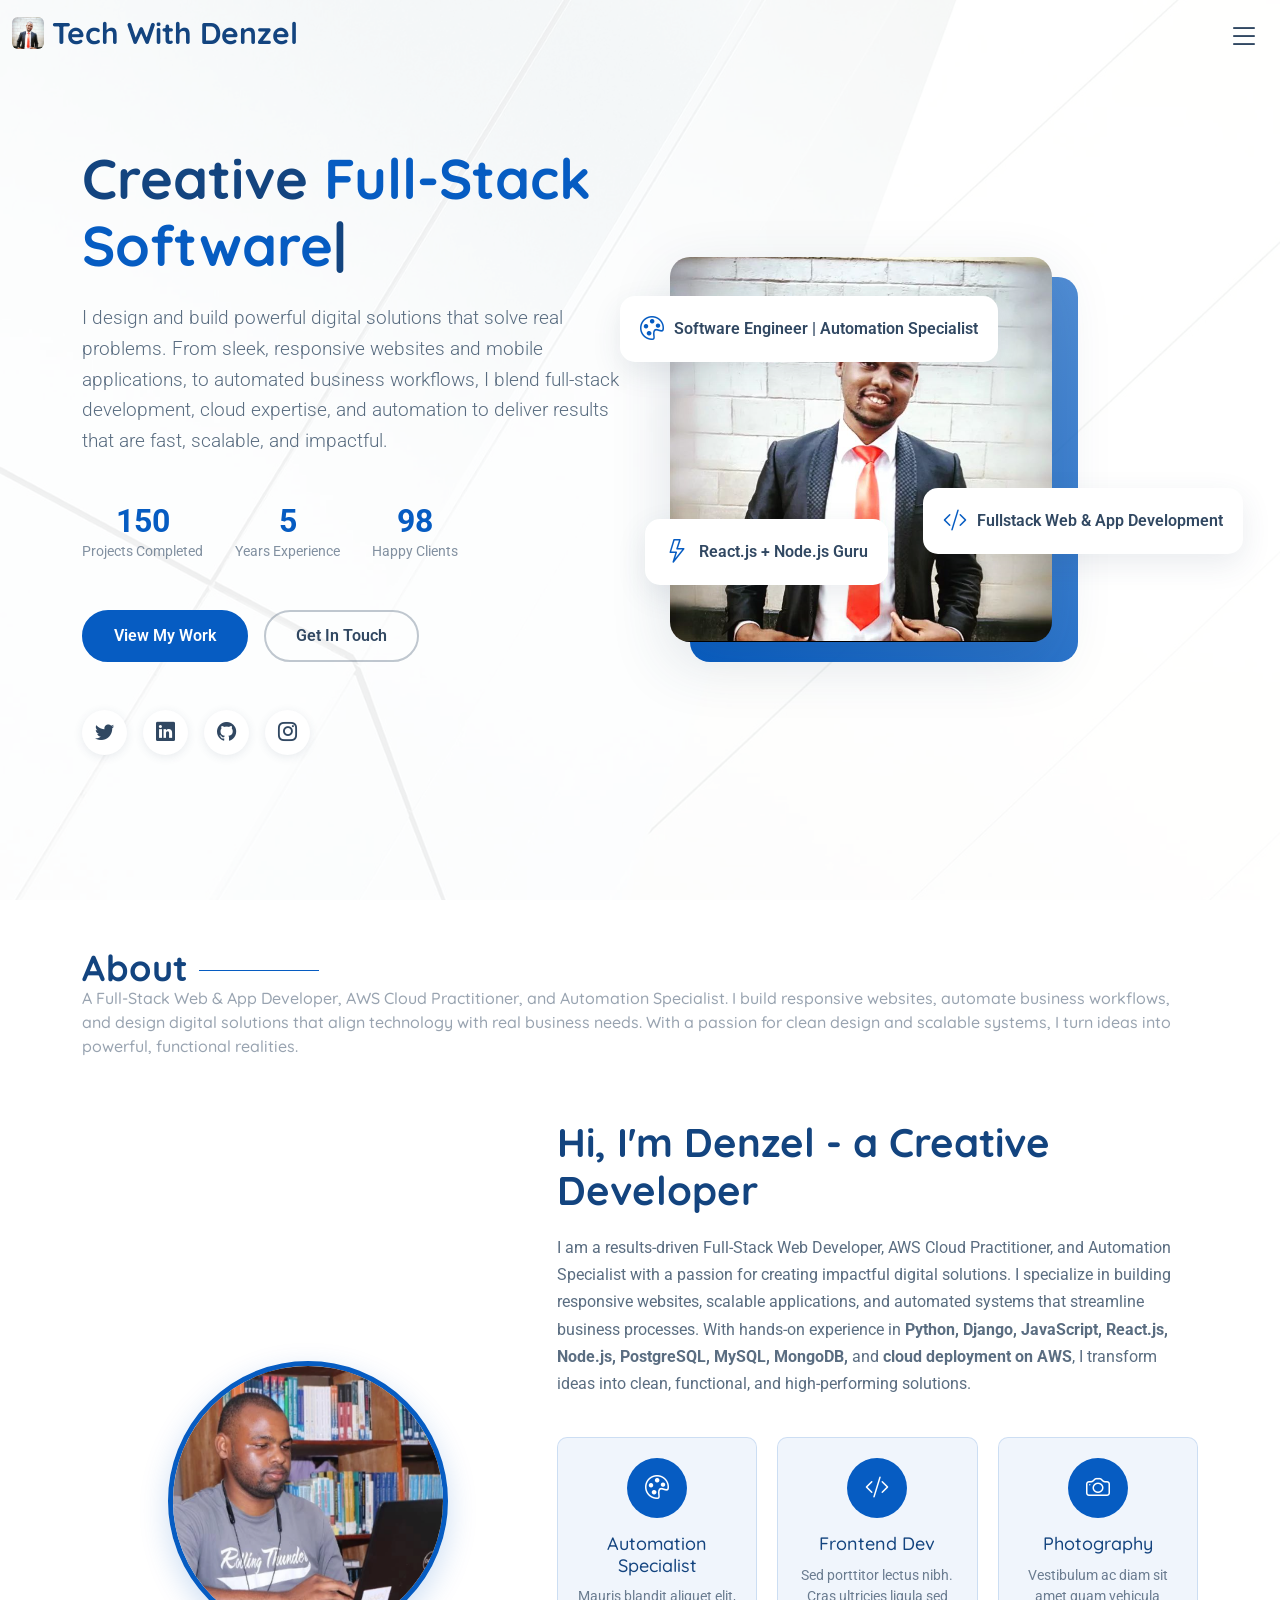
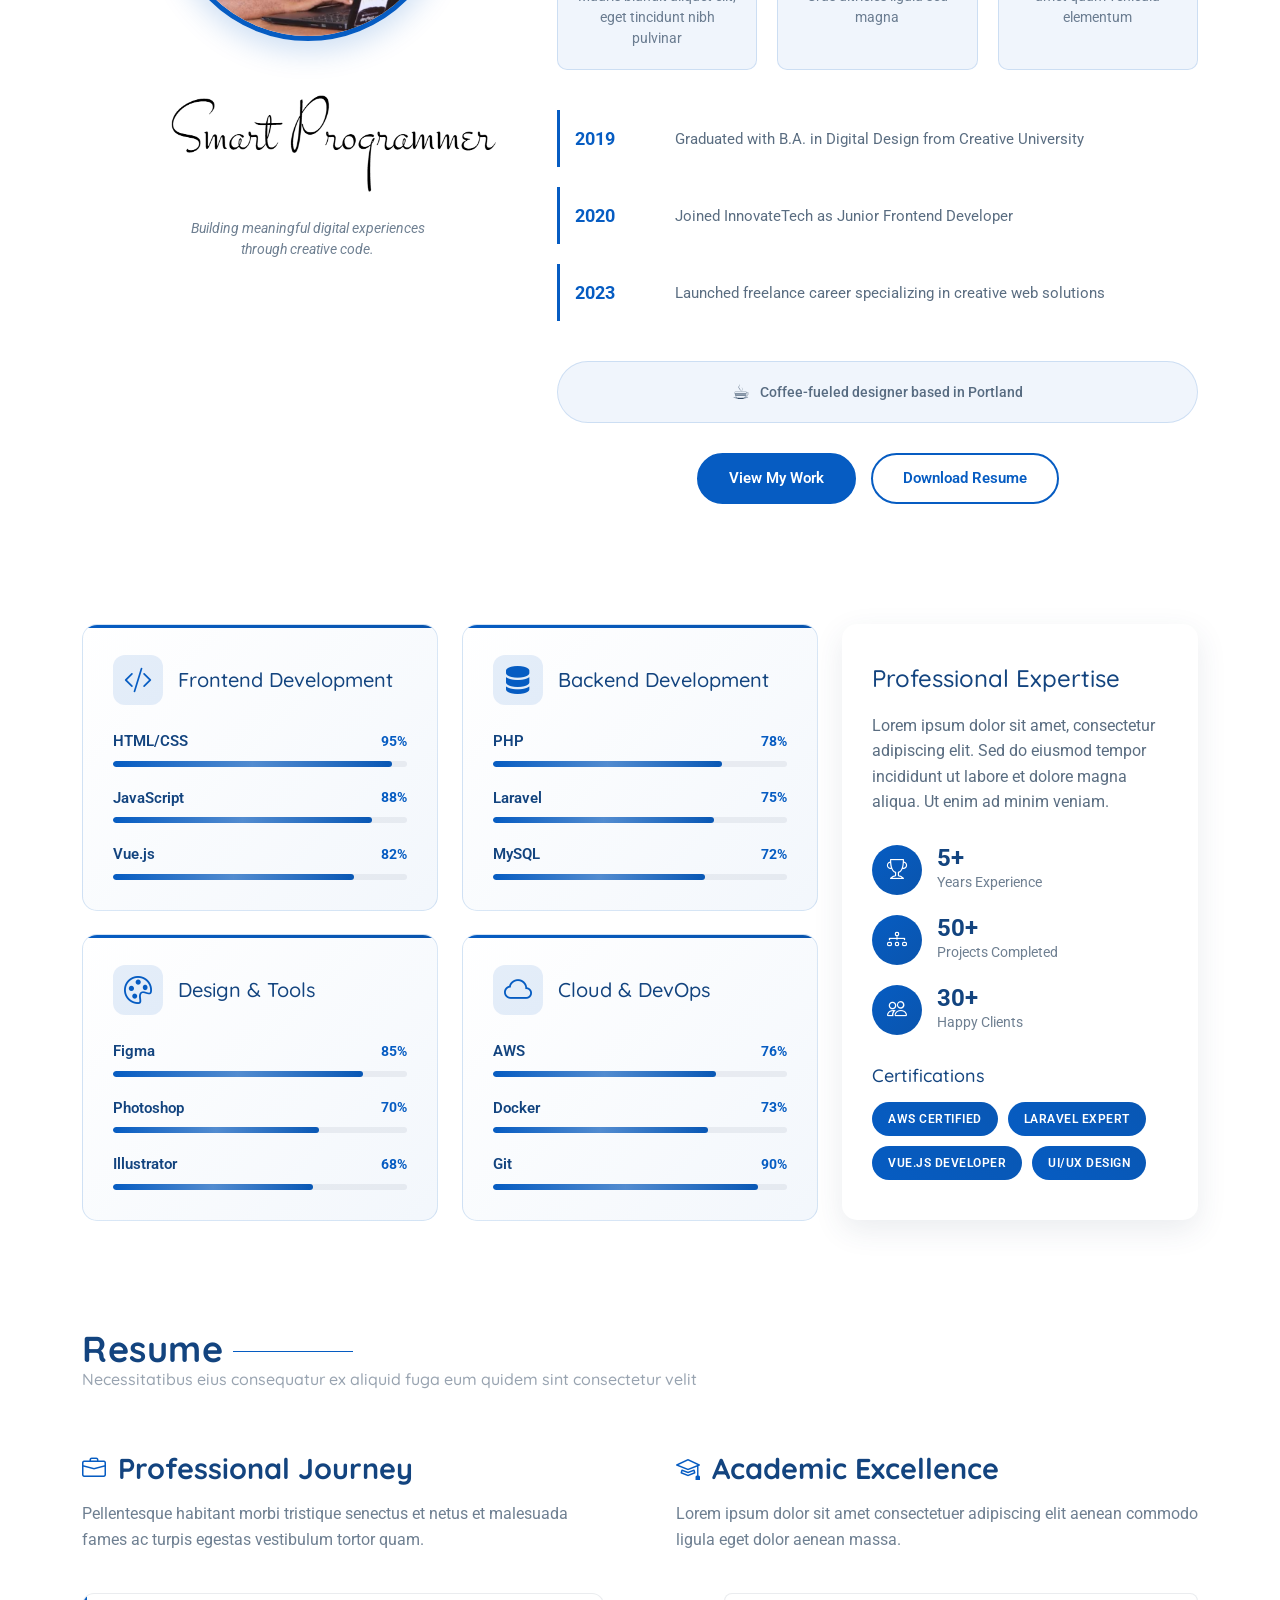
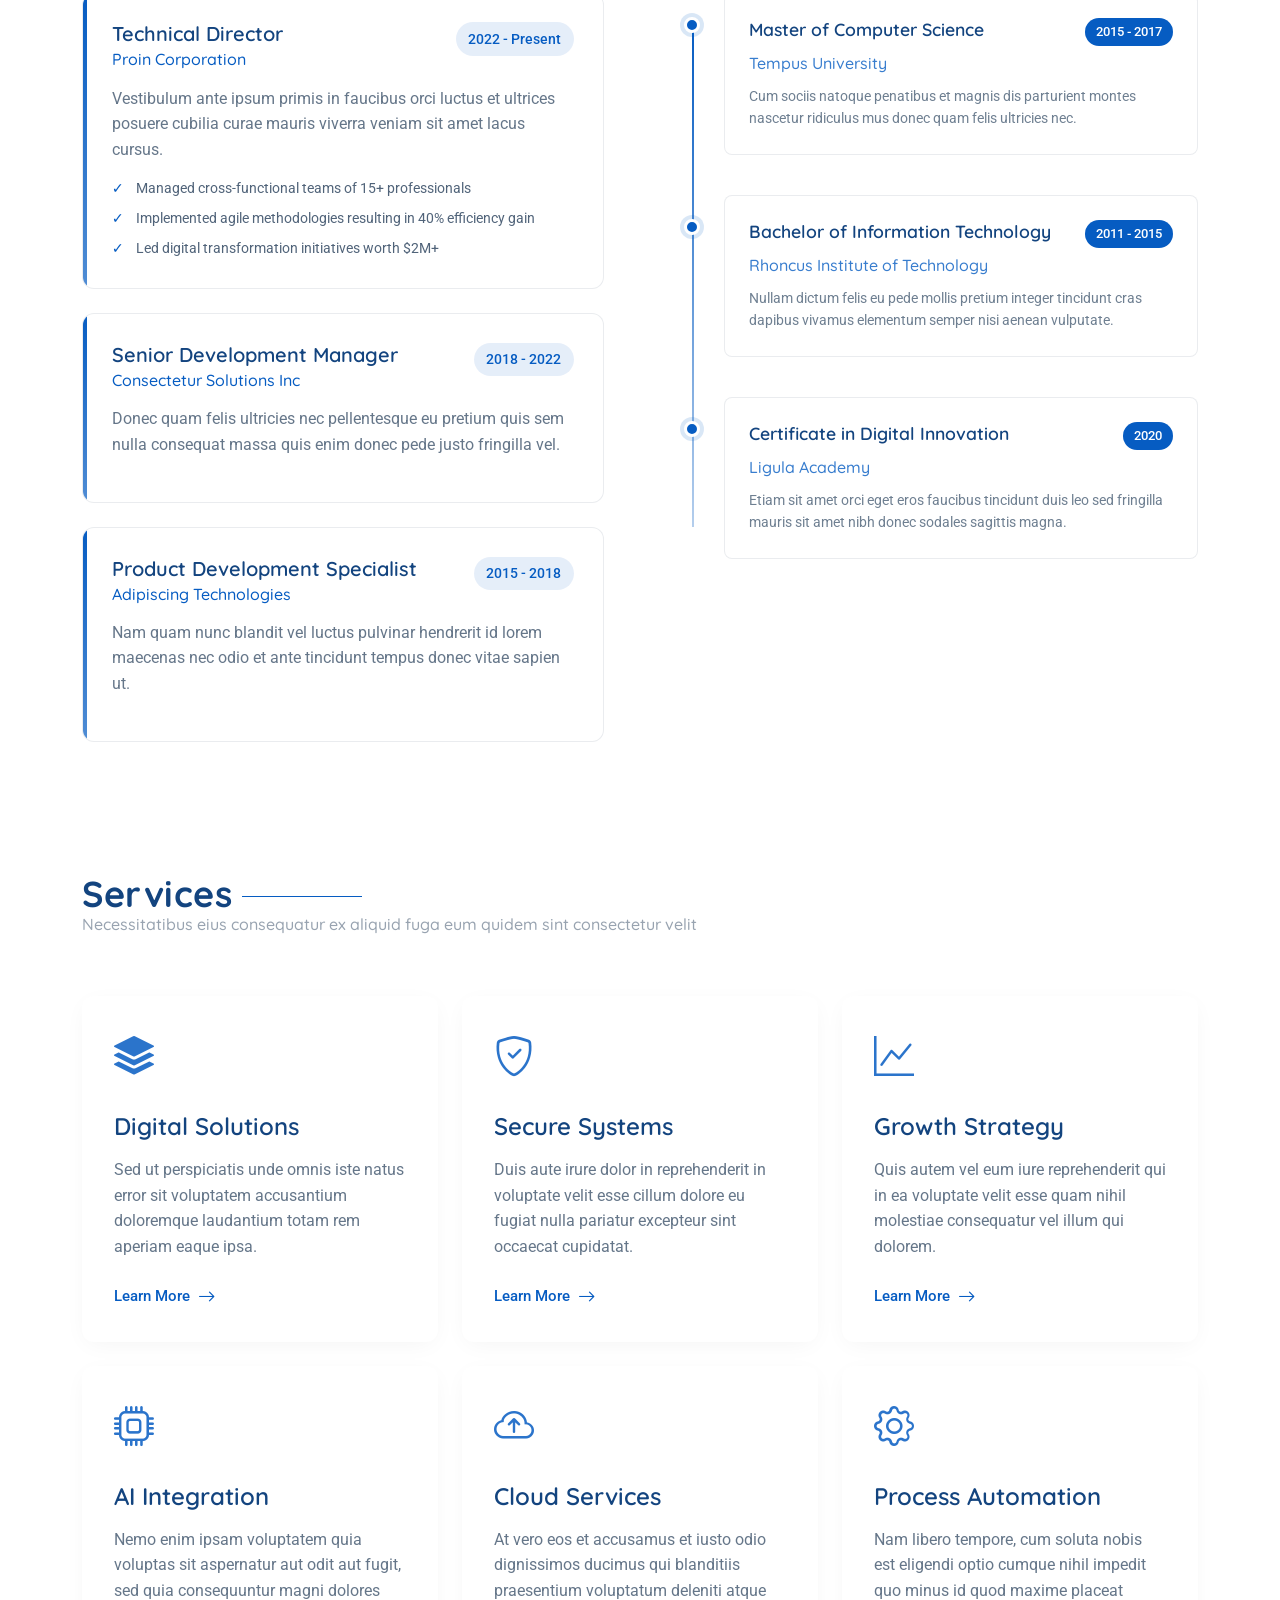
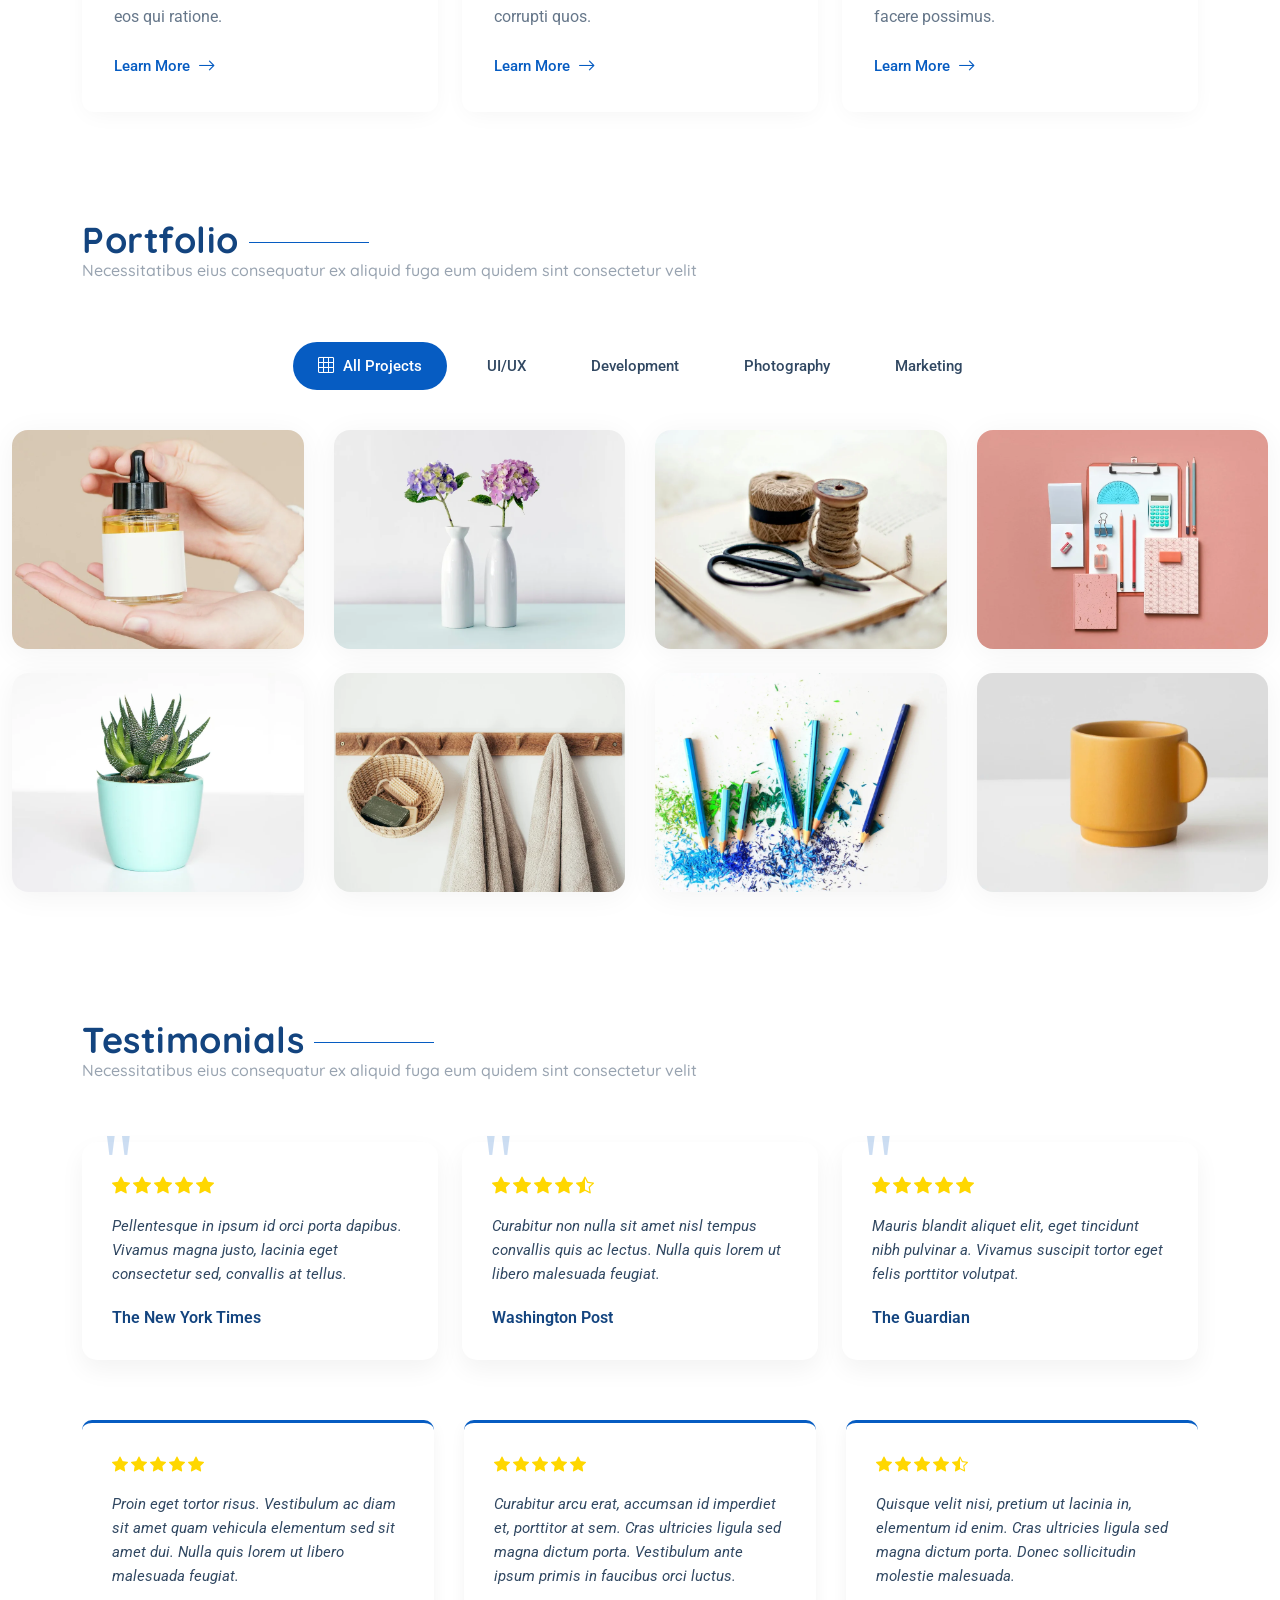
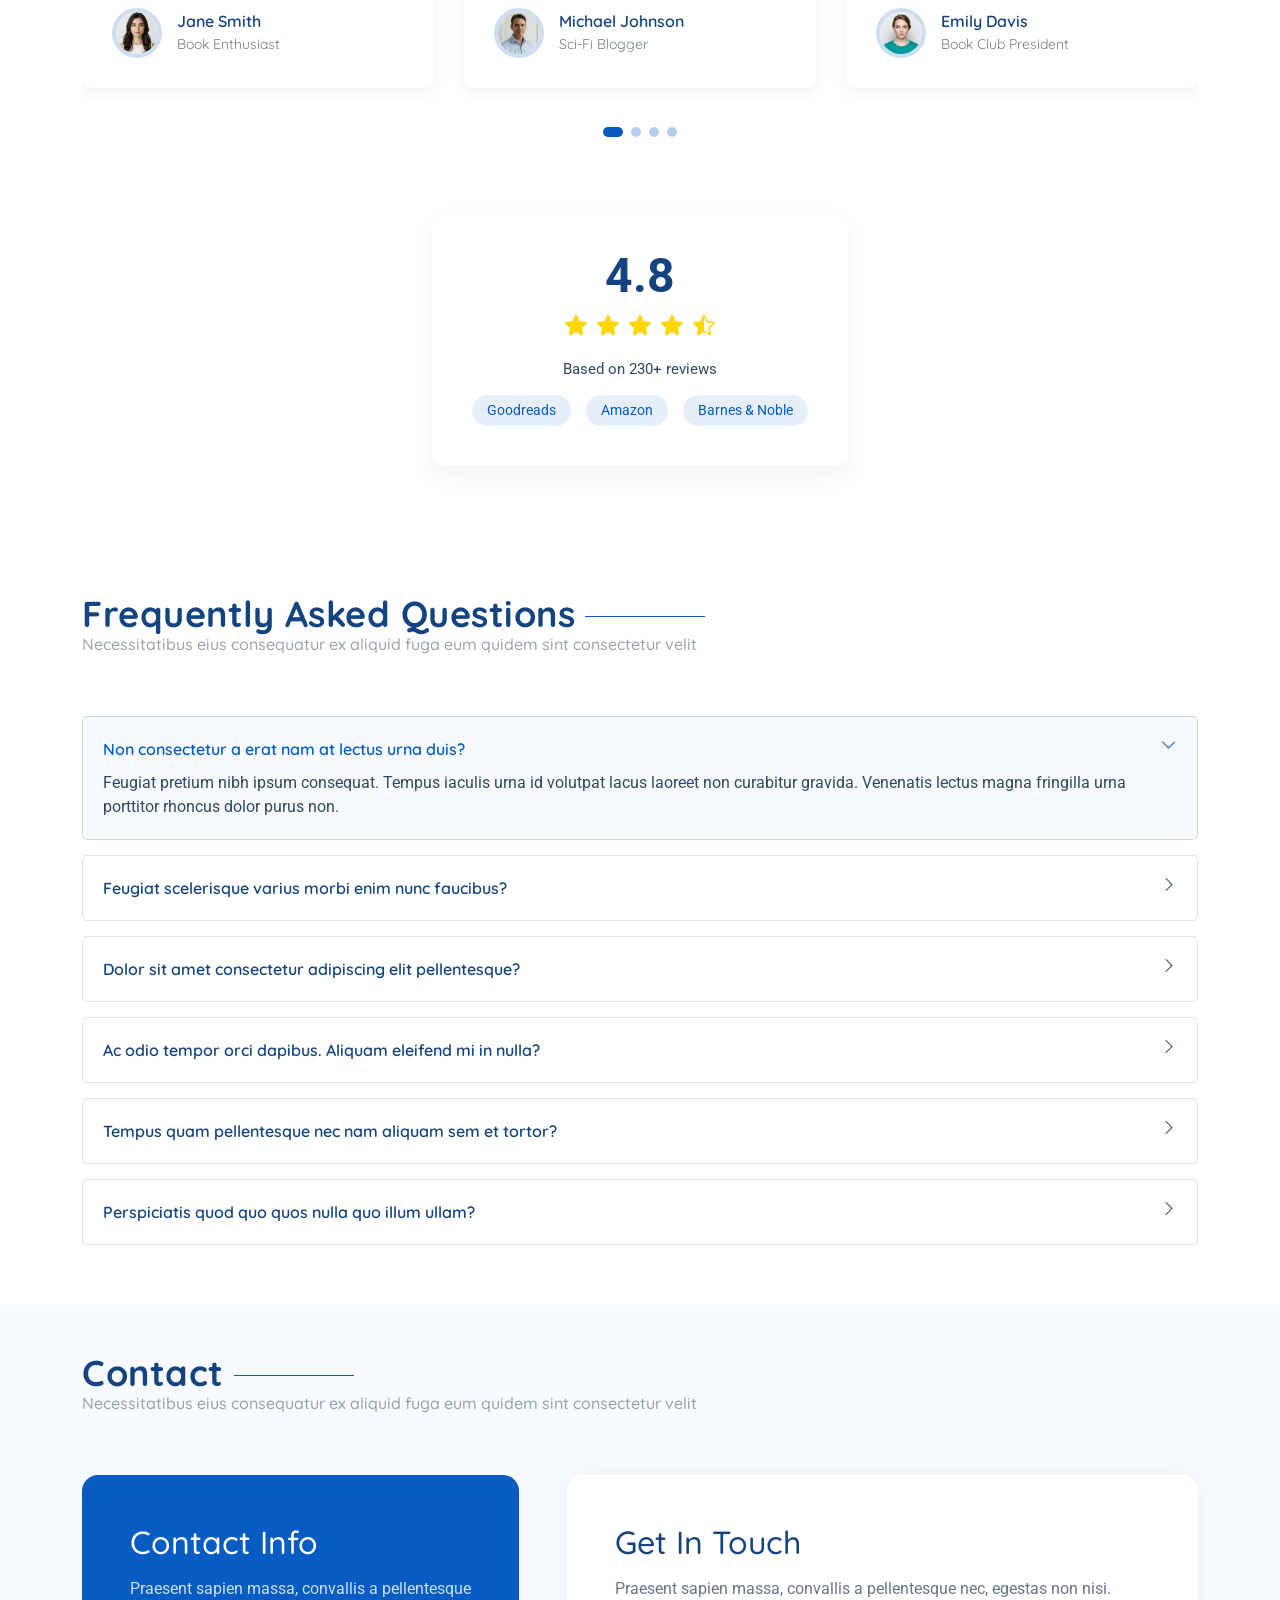
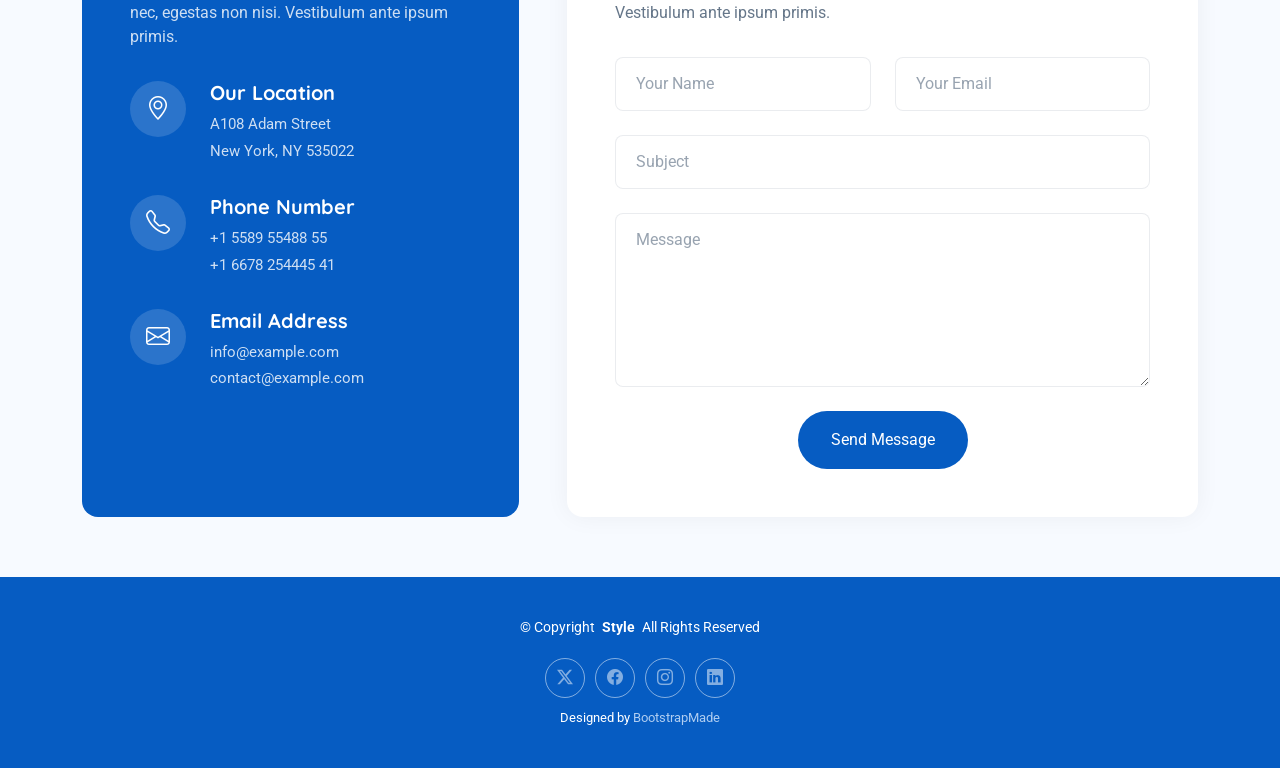
==== index.html @ 67ce4f32 "about" ====
<!DOCTYPE html>
<html lang="en">

<head>
  <meta charset="utf-8">
  <meta content="width=device-width, initial-scale=1.0" name="viewport">
  <title>Denzel Gitonga Portfolio</title>
  <meta name="description" content="">
  <meta name="keywords" content="">

  <!-- Favicons -->
  <link href="assets/img/favicon.ico" rel="icon">
  <link href="assets/img/favicon.ico" rel="apple-touch-icon">

  <!-- Fonts -->
  <link href="https://fonts.googleapis.com" rel="preconnect">
  <link href="https://fonts.gstatic.com" rel="preconnect" crossorigin>
  <link href="https://fonts.googleapis.com/css2?family=Roboto:ital,wght@0,100;0,300;0,400;0,500;0,700;0,900;1,100;1,300;1,400;1,500;1,700;1,900&family=Open+Sans:ital,wght@0,300;0,400;0,500;0,600;0,700;0,800;1,300;1,400;1,500;1,600;1,700;1,800&family=Quicksand:wght@300;400;500;600;700&display=swap" rel="stylesheet">

  <!-- Vendor CSS Files -->
  <link href="assets/vendor/bootstrap/css/bootstrap.min.css" rel="stylesheet">
  <link href="assets/vendor/bootstrap-icons/bootstrap-icons.css" rel="stylesheet">
  <link href="assets/vendor/aos/aos.css" rel="stylesheet">
  <link href="assets/vendor/glightbox/css/glightbox.min.css" rel="stylesheet">
  <link href="assets/vendor/swiper/swiper-bundle.min.css" rel="stylesheet">

  <!-- Main CSS File -->
  <link href="assets/css/main.css" rel="stylesheet">


</head>

<body class="index-page">

  <header id="header" class="header d-flex align-items-center fixed-top">
    <div class="container-fluid position-relative d-flex align-items-center justify-content-between">

      <a href="index.html" class="logo d-flex align-items-center">
        <!-- Logo -->
        <img src="assets/img/logo.png" alt="" class="rounded">
        <!-- Text logo -->
        <h1 class="sitename">Tech With Denzel</h1> 
      </a>

      <nav id="navmenu" class="navmenu">
        <!-- Sidebar menu  -->
        <div class="profile-img">
          <img src="assets/img/profile/denzel_official.png" alt="" class="img-fluid rounded-circle">
        </div>

        <a href="index.html" class="logo d-flex align-items-center justify-content-center active">
          <!-- Image logo -->
          <img src="assets/img/logo.png" alt="" class="rounded">
          <h1 class="sitename">Denzel Gitonga</h1>
        </a>

        <!-- Social Media Links -->
        <div class="social-links text-center">
          <a href="https://x.com/GitongaDenzel" class="twitter"><i class="bi bi-twitter-x"></i></a>
          <a href="https://www.facebook.com/Denzel254" class="facebook"><i class="bi bi-facebook"></i></a>
          <a href="https://www.instagram.com/denzelgitonga" class="instagram"><i class="bi bi-instagram"></i></a>
          <!-- <a href="#" class="google-plus"><i class="bi bi-skype"></i></a> -->
          <a href="https://www.linkedin.com/in/denzel-gitonga-67622b208" class="linkedin"><i class="bi bi-linkedin"></i></a>
        </div>

        <!-- Dropdown on sidebar menu  -->
        <ul>
          <li><a href="#hero">Home</a></li>
          <li><a href="#about">About</a></li>
          <li><a href="#resume">Resume</a></li>
          <li><a href="#portfolio">Portfolio</a></li>
          <li><a href="#services">Services</a></li>
          <!-- Dropdown -->
          <!-- <li class="dropdown"><a href="#"><span>Dropdown</span> <i class="bi bi-chevron-down toggle-dropdown"></i></a>
            <ul>
              <li><a href="#">Dropdown 1</a></li>
              <li class="dropdown"><a href="#"><span>Deep Dropdown</span> <i class="bi bi-chevron-down toggle-dropdown"></i></a>
                <ul>
                  <li><a href="#">Deep Dropdown 1</a></li>
                  <li><a href="#">Deep Dropdown 2</a></li>
                  <li><a href="#">Deep Dropdown 3</a></li>
                  <li><a href="#">Deep Dropdown 4</a></li>
                  <li><a href="#">Deep Dropdown 5</a></li>
                </ul>
              </li>
              <li><a href="#">Dropdown 2</a></li>
              <li><a href="#">Dropdown 3</a></li>
              <li><a href="#">Dropdown 4</a></li>
            </ul>
          </li> -->
          <li><a href="#contact">Contact</a></li>
        </ul>
        <i class="mobile-nav-toggle d-xl-none bi bi-list"></i>
      </nav>

    </div>
  </header>

  <main class="main">

    <!-- Hero Section -->
    <section id="hero" class="hero section">

      <div class="container">
        <div class="row g-0 align-items-center">

          <div class="col-lg-6 hero-content" data-aos="fade-right" data-aos-delay="100">
            <div class="content-wrapper">
              <h1 class="hero-title">Creative <span class="typed" data-typed-items="Full-Stack Software Engineer and Developer, Automation Specialist, AWS Cloud Practitioner, Technical Trainer and Lecturer, Freelancer"></span></h1>
              <p class="lead">I design and build powerful digital solutions that solve real problems. From sleek, responsive websites and mobile applications, to automated business workflows, I blend full-stack development, cloud expertise, and automation to deliver results that are fast, scalable, and impactful.</p>

              <div class="hero-stats" data-aos="fade-up" data-aos-delay="200">
                <div class="stat-item">
                  <span class="purecounter" data-purecounter-start="0" data-purecounter-end="150" data-purecounter-duration="2">0</span>
                  <span class="stat-label">Projects Completed</span>
                </div>
                <div class="stat-item">
                  <span class="purecounter" data-purecounter-start="0" data-purecounter-end="5" data-purecounter-duration="2">0</span>
                  <span class="stat-label">Years Experience</span>
                </div>
                <div class="stat-item">
                  <span class="purecounter" data-purecounter-start="0" data-purecounter-end="98" data-purecounter-duration="2">0</span>
                  <span class="stat-label">Happy Clients</span>
                </div>
              </div>

              <div class="hero-actions" data-aos="fade-up" data-aos-delay="300">
                <a href="#portfolio" class="btn btn-primary">View My Work</a>
                <a href="#contact" class="btn btn-outline">Get In Touch</a>
              </div>

              <div class="social-links" data-aos="fade-up" data-aos-delay="400">
                <a href="https://x.com/GitongaDenzel"><i class="bi bi-twitter"></i></a>
                <a href="https://www.linkedin.com/in/denzel-gitonga-67622b208"><i class="bi bi-linkedin"></i></a>
                <a href="https://github.com/DenzelGitonga007"><i class="bi bi-github"></i></a>
                <a href="https://www.instagram.com/denzelgitonga"><i class="bi bi-instagram"></i></a>
              </div>
            </div>
          </div>

          <div class="col-lg-6 hero-image" data-aos="fade-left" data-aos-delay="200">
            <div class="image-container">
              <div class="floating-elements">
                <div class="floating-card card-1" data-aos="zoom-in" data-aos-delay="300">
                  <i class="bi bi-palette"></i>
                  <span>Software Engineer | Automation Specialist</span>
                </div>
                <div class="floating-card card-2" data-aos="zoom-in" data-aos-delay="400">
                  <i class="bi bi-code-slash"></i>
                  <span>Fullstack Web & App Development</span>
                </div>
                <div class="floating-card card-3" data-aos="zoom-in" data-aos-delay="500">
                  <i class="bi bi-lightning"></i>
                  <span>React.js + Node.js Guru</span>
                </div>
              </div>
              
              <!-- Big image  -->
              <img src="assets/img/profile/denzel_official.png" alt="Portfolio Hero" class="img-fluid hero-main-image">
              <div class="image-overlay"></div>
            </div>
          </div>

        </div>
      </div>

    </section><!-- /Hero Section -->

    <!-- About Section -->
    <section id="about" class="about section">

      <!-- Section Title -->
      <div class="container section-title">
        <h2>About</h2>
        <p>
          A Full-Stack Web & App Developer, AWS Cloud Practitioner, and Automation Specialist. 
          I build responsive websites, automate business workflows, and design digital solutions that align technology with real business needs. 
          With a passion for clean design and scalable systems, I turn ideas into powerful, functional realities.
        </p>
      </div><!-- End Section Title -->

      <div class="container" data-aos="fade-up" data-aos-delay="100">

        <div class="row align-items-center">

          <div class="col-lg-5" data-aos="fade-right" data-aos-delay="200">
            <div class="profile-image-wrapper">
              <div class="profile-image">
                <img src="assets/img/profile/Denzel_Coding.png" alt="Profile" class="img-fluid">
              </div>
              <!-- Signature image -->
              <div class="signature-section">
                <img src="assets/img/misc/signature-1.webp" alt="Signature" class="signature">
                <p class="quote">Building meaningful digital experiences through creative code.</p>
              </div>
            </div>
          </div>

          <div class="col-lg-7" data-aos="fade-left" data-aos-delay="300">
            <div class="about-content">
              <div class="intro">
                <h2>Hi, I'm Denzel - a Creative Developer</h2>
                <p>
                   I am a results-driven Full-Stack Web Developer, AWS Cloud Practitioner, and Automation Specialist with a passion for creating impactful digital solutions. 
                  I specialize in building responsive websites, scalable applications, and automated systems that streamline business processes. 
                  With hands-on experience in <strong>Python, Django, JavaScript, React.js, Node.js, PostgreSQL, MySQL, MongoDB,</strong> and <strong>cloud deployment on AWS</strong>, 
                  I transform ideas into clean, functional, and high-performing solutions.
                </p>
              </div>

              <!-- Skills Grid -->
              <div class="skills-grid">
                <div class="skill-item" data-aos="zoom-in" data-aos-delay="400">
                  <div class="skill-icon">
                    <i class="bi bi-palette"></i>
                  </div>
                  <h4>Automation Specialist</h4>
                  <p>Mauris blandit aliquet elit, eget tincidunt nibh pulvinar</p>
                </div>
                <div class="skill-item" data-aos="zoom-in" data-aos-delay="450">
                  <div class="skill-icon">
                    <i class="bi bi-code-slash"></i>
                  </div>
                  <h4>Frontend Dev</h4>
                  <p>Sed porttitor lectus nibh. Cras ultricies ligula sed magna</p>
                </div>
                <div class="skill-item" data-aos="zoom-in" data-aos-delay="500">
                  <div class="skill-icon">
                    <i class="bi bi-camera"></i>
                  </div>
                  <h4>Photography</h4>
                  <p>Vestibulum ac diam sit amet quam vehicula elementum</p>
                </div>
              </div>

              <div class="journey-timeline" data-aos="fade-up" data-aos-delay="300">
                <div class="timeline-item">
                  <div class="year">2019</div>
                  <div class="description">Graduated with B.A. in Digital Design from Creative University</div>
                </div>
                <div class="timeline-item">
                  <div class="year">2020</div>
                  <div class="description">Joined InnovateTech as Junior Frontend Developer</div>
                </div>
                <div class="timeline-item">
                  <div class="year">2023</div>
                  <div class="description">Launched freelance career specializing in creative web solutions</div>
                </div>
              </div>

              <div class="cta-section" data-aos="fade-up" data-aos-delay="400">
                <div class="fun-fact">
                  <span class="emoji">☕</span>
                  <span class="text">Coffee-fueled designer based in Portland</span>
                </div>
                <div class="action-buttons">
                  <a href="#portfolio" class="btn btn-primary">View My Work</a>
                  <a href="#" class="btn btn-outline">Download Resume</a>
                </div>
              </div>

            </div>
          </div>

        </div>

      </div>

    </section><!-- /About Section -->

    <!-- Skills Section -->
    <section id="skills" class="skills section">

      <div class="container" data-aos="fade-up" data-aos-delay="100">

        <div class="row">
          <div class="col-lg-8">
            <div class="skills-grid">
              <div class="row g-4">
                <div class="col-md-6" data-aos="flip-left" data-aos-delay="200">
                  <div class="skill-card">
                    <div class="skill-header">
                      <i class="bi bi-code-slash"></i>
                      <h3>Frontend Development</h3>
                    </div>
                    <div class="skills-animation">
                      <div class="skill-item">
                        <div class="skill-info">
                          <span class="skill-name">HTML/CSS</span>
                          <span class="skill-percentage">95%</span>
                        </div>
                        <div class="skill-bar progress">
                          <div class="progress-bar" role="progressbar" aria-valuenow="95" aria-valuemin="0" aria-valuemax="100"></div>
                        </div>
                      </div>

                      <div class="skill-item">
                        <div class="skill-info">
                          <span class="skill-name">JavaScript</span>
                          <span class="skill-percentage">88%</span>
                        </div>
                        <div class="skill-bar progress">
                          <div class="progress-bar" role="progressbar" aria-valuenow="88" aria-valuemin="0" aria-valuemax="100"></div>
                        </div>
                      </div>

                      <div class="skill-item">
                        <div class="skill-info">
                          <span class="skill-name">Vue.js</span>
                          <span class="skill-percentage">82%</span>
                        </div>
                        <div class="skill-bar progress">
                          <div class="progress-bar" role="progressbar" aria-valuenow="82" aria-valuemin="0" aria-valuemax="100"></div>
                        </div>
                      </div>
                    </div>
                  </div><!-- End Frontend Card -->
                </div>

                <div class="col-md-6" data-aos="flip-left" data-aos-delay="300">
                  <div class="skill-card">
                    <div class="skill-header">
                      <i class="bi bi-server"></i>
                      <h3>Backend Development</h3>
                    </div>
                    <div class="skills-animation">
                      <div class="skill-item">
                        <div class="skill-info">
                          <span class="skill-name">PHP</span>
                          <span class="skill-percentage">78%</span>
                        </div>
                        <div class="skill-bar progress">
                          <div class="progress-bar" role="progressbar" aria-valuenow="78" aria-valuemin="0" aria-valuemax="100"></div>
                        </div>
                      </div>

                      <div class="skill-item">
                        <div class="skill-info">
                          <span class="skill-name">Laravel</span>
                          <span class="skill-percentage">75%</span>
                        </div>
                        <div class="skill-bar progress">
                          <div class="progress-bar" role="progressbar" aria-valuenow="75" aria-valuemin="0" aria-valuemax="100"></div>
                        </div>
                      </div>

                      <div class="skill-item">
                        <div class="skill-info">
                          <span class="skill-name">MySQL</span>
                          <span class="skill-percentage">72%</span>
                        </div>
                        <div class="skill-bar progress">
                          <div class="progress-bar" role="progressbar" aria-valuenow="72" aria-valuemin="0" aria-valuemax="100"></div>
                        </div>
                      </div>
                    </div>
                  </div><!-- End Backend Card -->
                </div>

                <div class="col-md-6" data-aos="flip-left" data-aos-delay="400">
                  <div class="skill-card">
                    <div class="skill-header">
                      <i class="bi bi-palette"></i>
                      <h3>Design &amp; Tools</h3>
                    </div>
                    <div class="skills-animation">
                      <div class="skill-item">
                        <div class="skill-info">
                          <span class="skill-name">Figma</span>
                          <span class="skill-percentage">85%</span>
                        </div>
                        <div class="skill-bar progress">
                          <div class="progress-bar" role="progressbar" aria-valuenow="85" aria-valuemin="0" aria-valuemax="100"></div>
                        </div>
                      </div>

                      <div class="skill-item">
                        <div class="skill-info">
                          <span class="skill-name">Photoshop</span>
                          <span class="skill-percentage">70%</span>
                        </div>
                        <div class="skill-bar progress">
                          <div class="progress-bar" role="progressbar" aria-valuenow="70" aria-valuemin="0" aria-valuemax="100"></div>
                        </div>
                      </div>

                      <div class="skill-item">
                        <div class="skill-info">
                          <span class="skill-name">Illustrator</span>
                          <span class="skill-percentage">68%</span>
                        </div>
                        <div class="skill-bar progress">
                          <div class="progress-bar" role="progressbar" aria-valuenow="68" aria-valuemin="0" aria-valuemax="100"></div>
                        </div>
                      </div>
                    </div>
                  </div><!-- End Design Card -->
                </div>

                <div class="col-md-6" data-aos="flip-left" data-aos-delay="500">
                  <div class="skill-card">
                    <div class="skill-header">
                      <i class="bi bi-cloud"></i>
                      <h3>Cloud &amp; DevOps</h3>
                    </div>
                    <div class="skills-animation">
                      <div class="skill-item">
                        <div class="skill-info">
                          <span class="skill-name">AWS</span>
                          <span class="skill-percentage">76%</span>
                        </div>
                        <div class="skill-bar progress">
                          <div class="progress-bar" role="progressbar" aria-valuenow="76" aria-valuemin="0" aria-valuemax="100"></div>
                        </div>
                      </div>

                      <div class="skill-item">
                        <div class="skill-info">
                          <span class="skill-name">Docker</span>
                          <span class="skill-percentage">73%</span>
                        </div>
                        <div class="skill-bar progress">
                          <div class="progress-bar" role="progressbar" aria-valuenow="73" aria-valuemin="0" aria-valuemax="100"></div>
                        </div>
                      </div>

                      <div class="skill-item">
                        <div class="skill-info">
                          <span class="skill-name">Git</span>
                          <span class="skill-percentage">90%</span>
                        </div>
                        <div class="skill-bar progress">
                          <div class="progress-bar" role="progressbar" aria-valuenow="90" aria-valuemin="0" aria-valuemax="100"></div>
                        </div>
                      </div>
                    </div>
                  </div><!-- End DevOps Card -->
                </div>
              </div>
            </div><!-- End Skills Grid -->
          </div>

          <div class="col-lg-4">
            <div class="skills-summary" data-aos="fade-left" data-aos-delay="200">
              <h3>Professional Expertise</h3>
              <p>Lorem ipsum dolor sit amet, consectetur adipiscing elit. Sed do eiusmod tempor incididunt ut labore et dolore magna aliqua. Ut enim ad minim veniam.</p>

              <div class="summary-stats">
                <div class="stat-item" data-aos="zoom-in" data-aos-delay="300">
                  <div class="stat-circle">
                    <i class="bi bi-trophy"></i>
                  </div>
                  <div class="stat-info">
                    <span class="stat-number">5+</span>
                    <span class="stat-label">Years Experience</span>
                  </div>
                </div>

                <div class="stat-item" data-aos="zoom-in" data-aos-delay="400">
                  <div class="stat-circle">
                    <i class="bi bi-diagram-3"></i>
                  </div>
                  <div class="stat-info">
                    <span class="stat-number">50+</span>
                    <span class="stat-label">Projects Completed</span>
                  </div>
                </div>

                <div class="stat-item" data-aos="zoom-in" data-aos-delay="500">
                  <div class="stat-circle">
                    <i class="bi bi-people"></i>
                  </div>
                  <div class="stat-info">
                    <span class="stat-number">30+</span>
                    <span class="stat-label">Happy Clients</span>
                  </div>
                </div>
              </div>

              <div class="skills-badges" data-aos="fade-up" data-aos-delay="600">
                <h4>Certifications</h4>
                <div class="badge-list">
                  <div class="skill-badge">AWS Certified</div>
                  <div class="skill-badge">Laravel Expert</div>
                  <div class="skill-badge">Vue.js Developer</div>
                  <div class="skill-badge">UI/UX Design</div>
                </div>
              </div>
            </div><!-- End Skills Summary -->
          </div>
        </div>

      </div>

    </section><!-- /Skills Section -->

    <!-- Resume Section -->
    <section id="resume" class="resume section">

      <!-- Section Title -->
      <div class="container section-title">
        <h2>Resume</h2>
        <p>Necessitatibus eius consequatur ex aliquid fuga eum quidem sint consectetur velit</p>
      </div><!-- End Section Title -->

      <div class="container" data-aos="fade-up" data-aos-delay="100">

        <div class="row">
          <div class="col-lg-6" data-aos="fade-right" data-aos-delay="200">
            <div class="experience-section">
              <div class="section-header">
                <h2><i class="bi bi-briefcase"></i> Professional Journey</h2>
                <p class="section-subtitle">Pellentesque habitant morbi tristique senectus et netus et malesuada fames ac turpis egestas vestibulum tortor quam.</p>
              </div>

              <div class="experience-cards">
                <div class="experience-card" data-aos="zoom-in" data-aos-delay="300">
                  <div class="card-header">
                    <div class="role-info">
                      <h3>Technical Director</h3>
                      <h4>Proin Corporation</h4>
                    </div>
                    <span class="duration">2022 - Present</span>
                  </div>
                  <div class="card-body">
                    <p>Vestibulum ante ipsum primis in faucibus orci luctus et ultrices posuere cubilia curae mauris viverra veniam sit amet lacus cursus.</p>
                    <ul class="achievements">
                      <li>Managed cross-functional teams of 15+ professionals</li>
                      <li>Implemented agile methodologies resulting in 40% efficiency gain</li>
                      <li>Led digital transformation initiatives worth $2M+</li>
                    </ul>
                  </div>
                </div>

                <div class="experience-card" data-aos="zoom-in" data-aos-delay="400">
                  <div class="card-header">
                    <div class="role-info">
                      <h3>Senior Development Manager</h3>
                      <h4>Consectetur Solutions Inc</h4>
                    </div>
                    <span class="duration">2018 - 2022</span>
                  </div>
                  <div class="card-body">
                    <p>Donec quam felis ultricies nec pellentesque eu pretium quis sem nulla consequat massa quis enim donec pede justo fringilla vel.</p>
                  </div>
                </div>

                <div class="experience-card" data-aos="zoom-in" data-aos-delay="500">
                  <div class="card-header">
                    <div class="role-info">
                      <h3>Product Development Specialist</h3>
                      <h4>Adipiscing Technologies</h4>
                    </div>
                    <span class="duration">2015 - 2018</span>
                  </div>
                  <div class="card-body">
                    <p>Nam quam nunc blandit vel luctus pulvinar hendrerit id lorem maecenas nec odio et ante tincidunt tempus donec vitae sapien ut.</p>
                  </div>
                </div>
              </div>
            </div>
          </div>

          <div class="col-lg-6" data-aos="fade-left" data-aos-delay="200">
            <div class="education-section">
              <div class="section-header">
                <h2><i class="bi bi-mortarboard"></i> Academic Excellence</h2>
                <p class="section-subtitle">Lorem ipsum dolor sit amet consectetuer adipiscing elit aenean commodo ligula eget dolor aenean massa.</p>
              </div>

              <div class="education-timeline">
                <div class="timeline-track"></div>

                <div class="education-item" data-aos="slide-up" data-aos-delay="300">
                  <div class="timeline-marker"></div>
                  <div class="education-content">
                    <div class="degree-header">
                      <h3>Master of Computer Science</h3>
                      <span class="year">2015 - 2017</span>
                    </div>
                    <h4 class="institution">Tempus University</h4>
                    <p>Cum sociis natoque penatibus et magnis dis parturient montes nascetur ridiculus mus donec quam felis ultricies nec.</p>
                  </div>
                </div>

                <div class="education-item" data-aos="slide-up" data-aos-delay="400">
                  <div class="timeline-marker"></div>
                  <div class="education-content">
                    <div class="degree-header">
                      <h3>Bachelor of Information Technology</h3>
                      <span class="year">2011 - 2015</span>
                    </div>
                    <h4 class="institution">Rhoncus Institute of Technology</h4>
                    <p>Nullam dictum felis eu pede mollis pretium integer tincidunt cras dapibus vivamus elementum semper nisi aenean vulputate.</p>
                  </div>
                </div>

                <div class="education-item" data-aos="slide-up" data-aos-delay="500">
                  <div class="timeline-marker"></div>
                  <div class="education-content">
                    <div class="degree-header">
                      <h3>Certificate in Digital Innovation</h3>
                      <span class="year">2020</span>
                    </div>
                    <h4 class="institution">Ligula Academy</h4>
                    <p>Etiam sit amet orci eget eros faucibus tincidunt duis leo sed fringilla mauris sit amet nibh donec sodales sagittis magna.</p>
                  </div>
                </div>
              </div>
            </div>
          </div>
        </div>

      </div>

    </section><!-- /Resume Section -->

    <!-- Services Section -->
    <section id="services" class="services section">

      <!-- Section Title -->
      <div class="container section-title">
        <h2>Services</h2>
        <p>Necessitatibus eius consequatur ex aliquid fuga eum quidem sint consectetur velit</p>
      </div><!-- End Section Title -->

      <div class="container" data-aos="fade-up" data-aos-delay="100">

        <div class="row g-4">

          <!-- Card 1 -->
          <div class="col-lg-4 col-md-6" data-aos="fade-up" data-aos-delay="100">
            <div class="service-item">
              <div class="icon">
                <i class="bi bi-stack"></i>
              </div>
              <h3>Digital Solutions</h3>
              <p>Sed ut perspiciatis unde omnis iste natus error sit voluptatem accusantium doloremque laudantium totam rem aperiam eaque ipsa.</p>
              <div class="card-links">
                <a href="#" class="link-item">
                  Learn More
                  <i class="bi bi-arrow-right"></i>
                </a>
              </div>
            </div>
          </div><!-- End Service Item -->

          <!-- Card 2 -->
          <div class="col-lg-4 col-md-6" data-aos="fade-up" data-aos-delay="200">
            <div class="service-item">
              <div class="icon">
                <i class="bi bi-shield-check"></i>
              </div>
              <h3>Secure Systems</h3>
              <p>Duis aute irure dolor in reprehenderit in voluptate velit esse cillum dolore eu fugiat nulla pariatur excepteur sint occaecat cupidatat.</p>
              <div class="card-links">
                <a href="#" class="link-item">
                  Learn More
                  <i class="bi bi-arrow-right"></i>
                </a>
              </div>
            </div>
          </div><!-- End Service Item -->

          <!-- Card 3 -->
          <div class="col-lg-4 col-md-6" data-aos="fade-up" data-aos-delay="300">
            <div class="service-item">
              <div class="icon">
                <i class="bi bi-graph-up"></i>
              </div>
              <h3>Growth Strategy</h3>
              <p>Quis autem vel eum iure reprehenderit qui in ea voluptate velit esse quam nihil molestiae consequatur vel illum qui dolorem.</p>
              <div class="card-links">
                <a href="#" class="link-item">
                  Learn More
                  <i class="bi bi-arrow-right"></i>
                </a>
              </div>
            </div>
          </div><!-- End Service Item -->

          <!-- Card 4 -->
          <div class="col-lg-4 col-md-6" data-aos="fade-up" data-aos-delay="100">
            <div class="service-item">
              <div class="icon">
                <i class="bi bi-cpu"></i>
              </div>
              <h3>AI Integration</h3>
              <p>Nemo enim ipsam voluptatem quia voluptas sit aspernatur aut odit aut fugit, sed quia consequuntur magni dolores eos qui ratione.</p>
              <div class="card-links">
                <a href="#" class="link-item">
                  Learn More
                  <i class="bi bi-arrow-right"></i>
                </a>
              </div>
            </div>
          </div><!-- End Service Item -->

          <!-- Card 5 -->
          <div class="col-lg-4 col-md-6" data-aos="fade-up" data-aos-delay="200">
            <div class="service-item">
              <div class="icon">
                <i class="bi bi-cloud-arrow-up"></i>
              </div>
              <h3>Cloud Services</h3>
              <p>At vero eos et accusamus et iusto odio dignissimos ducimus qui blanditiis praesentium voluptatum deleniti atque corrupti quos.</p>
              <div class="card-links">
                <a href="#" class="link-item">
                  Learn More
                  <i class="bi bi-arrow-right"></i>
                </a>
              </div>
            </div>
          </div><!-- End Service Item -->

          <!-- Card 6 -->
          <div class="col-lg-4 col-md-6" data-aos="fade-up" data-aos-delay="300">
            <div class="service-item">
              <div class="icon">
                <i class="bi bi-gear"></i>
              </div>
              <h3>Process Automation</h3>
              <p>Nam libero tempore, cum soluta nobis est eligendi optio cumque nihil impedit quo minus id quod maxime placeat facere possimus.</p>
              <div class="card-links">
                <a href="#" class="link-item">
                  Learn More
                  <i class="bi bi-arrow-right"></i>
                </a>
              </div>
            </div>
          </div><!-- End Service Item -->

        </div>

      </div>

    </section><!-- /Services Section -->

    <!-- Portfolio Section -->
    <section id="portfolio" class="portfolio section">

      <!-- Section Title -->
      <div class="container section-title">
        <h2>Portfolio</h2>
        <p>Necessitatibus eius consequatur ex aliquid fuga eum quidem sint consectetur velit</p>
      </div><!-- End Section Title -->

      <div class="container-fluid" data-aos="fade-up" data-aos-delay="100">

        <div class="isotope-layout" data-default-filter="*" data-layout="masonry" data-sort="original-order">

          <ul class="portfolio-filters isotope-filters" data-aos="fade-up" data-aos-delay="200">
            <li data-filter="*" class="filter-active">
              <i class="bi bi-grid-3x3"></i> All Projects
            </li>
            <li data-filter=".filter-ui">
              UI/UX
            </li>
            <li data-filter=".filter-development">
              Development
            </li>
            <li data-filter=".filter-photography">
              Photography
            </li>
            <li data-filter=".filter-marketing">
              Marketing
            </li>
          </ul>

          <div class="row g-4 isotope-container" data-aos="fade-up" data-aos-delay="300">

            <div class="col-xl-3 col-lg-4 col-md-6 portfolio-item isotope-item filter-ui">
              <article class="portfolio-entry">
                <figure class="entry-image">
                  <img src="assets/img/portfolio/portfolio-1.webp" class="img-fluid" alt="" loading="lazy">
                  <div class="entry-overlay">
                    <div class="overlay-content">
                      <div class="entry-meta">UI/UX Design</div>
                      <h3 class="entry-title">Mobile Banking App</h3>
                      <div class="entry-links">
                        <a href="assets/img/portfolio/portfolio-1.webp" class="glightbox" data-gallery="portfolio-gallery-ui" data-glightbox="title: Mobile Banking App; description: Praesent commodo cursus magna, vel scelerisque nisl consectetur.">
                          <i class="bi bi-arrows-angle-expand"></i>
                        </a>
                        <a href="portfolio-details.html">
                          <i class="bi bi-arrow-right"></i>
                        </a>
                      </div>
                    </div>
                  </div>
                </figure>
              </article>
            </div><!-- End Portfolio Item -->

            <div class="col-xl-3 col-lg-4 col-md-6 portfolio-item isotope-item filter-development">
              <article class="portfolio-entry">
                <figure class="entry-image">
                  <img src="assets/img/portfolio/portfolio-10.webp" class="img-fluid" alt="" loading="lazy">
                  <div class="entry-overlay">
                    <div class="overlay-content">
                      <div class="entry-meta">Development</div>
                      <h3 class="entry-title">E-Learning Platform</h3>
                      <div class="entry-links">
                        <a href="assets/img/portfolio/portfolio-10.webp" class="glightbox" data-gallery="portfolio-gallery-development" data-glightbox="title: E-Learning Platform; description: Nulla vitae elit libero, a pharetra augue mollis interdum.">
                          <i class="bi bi-arrows-angle-expand"></i>
                        </a>
                        <a href="portfolio-details.html">
                          <i class="bi bi-arrow-right"></i>
                        </a>
                      </div>
                    </div>
                  </div>
                </figure>
              </article>
            </div><!-- End Portfolio Item -->

            <div class="col-xl-3 col-lg-4 col-md-6 portfolio-item isotope-item filter-photography">
              <article class="portfolio-entry">
                <figure class="entry-image">
                  <img src="assets/img/portfolio/portfolio-7.webp" class="img-fluid" alt="" loading="lazy">
                  <div class="entry-overlay">
                    <div class="overlay-content">
                      <div class="entry-meta">Photography</div>
                      <h3 class="entry-title">Urban Architecture</h3>
                      <div class="entry-links">
                        <a href="assets/img/portfolio/portfolio-7.webp" class="glightbox" data-gallery="portfolio-gallery-photography" data-glightbox="title: Urban Architecture; description: Sed ut perspiciatis unde omnis iste natus error sit voluptatem.">
                          <i class="bi bi-arrows-angle-expand"></i>
                        </a>
                        <a href="portfolio-details.html">
                          <i class="bi bi-arrow-right"></i>
                        </a>
                      </div>
                    </div>
                  </div>
                </figure>
              </article>
            </div><!-- End Portfolio Item -->

            <div class="col-xl-3 col-lg-4 col-md-6 portfolio-item isotope-item filter-marketing">
              <article class="portfolio-entry">
                <figure class="entry-image">
                  <img src="assets/img/portfolio/portfolio-4.webp" class="img-fluid" alt="" loading="lazy">
                  <div class="entry-overlay">
                    <div class="overlay-content">
                      <div class="entry-meta">Marketing</div>
                      <h3 class="entry-title">Social Media Campaign</h3>
                      <div class="entry-links">
                        <a href="assets/img/portfolio/portfolio-4.webp" class="glightbox" data-gallery="portfolio-gallery-marketing" data-glightbox="title: Social Media Campaign; description: Quis autem vel eum iure reprehenderit qui in ea voluptate.">
                          <i class="bi bi-arrows-angle-expand"></i>
                        </a>
                        <a href="portfolio-details.html">
                          <i class="bi bi-arrow-right"></i>
                        </a>
                      </div>
                    </div>
                  </div>
                </figure>
              </article>
            </div><!-- End Portfolio Item -->

            <div class="col-xl-3 col-lg-4 col-md-6 portfolio-item isotope-item filter-ui">
              <article class="portfolio-entry">
                <figure class="entry-image">
                  <img src="assets/img/portfolio/portfolio-2.webp" class="img-fluid" alt="" loading="lazy">
                  <div class="entry-overlay">
                    <div class="overlay-content">
                      <div class="entry-meta">UI/UX Design</div>
                      <h3 class="entry-title">Smart Home Interface</h3>
                      <div class="entry-links">
                        <a href="assets/img/portfolio/portfolio-2.webp" class="glightbox" data-gallery="portfolio-gallery-ui" data-glightbox="title: Smart Home Interface; description: At vero eos et accusamus et iusto odio dignissimos ducimus.">
                          <i class="bi bi-arrows-angle-expand"></i>
                        </a>
                        <a href="portfolio-details.html">
                          <i class="bi bi-arrow-right"></i>
                        </a>
                      </div>
                    </div>
                  </div>
                </figure>
              </article>
            </div><!-- End Portfolio Item -->

            <div class="col-xl-3 col-lg-4 col-md-6 portfolio-item isotope-item filter-development">
              <article class="portfolio-entry">
                <figure class="entry-image">
                  <img src="assets/img/portfolio/portfolio-11.webp" class="img-fluid" alt="" loading="lazy">
                  <div class="entry-overlay">
                    <div class="overlay-content">
                      <div class="entry-meta">Development</div>
                      <h3 class="entry-title">Cloud Management System</h3>
                      <div class="entry-links">
                        <a href="assets/img/portfolio/portfolio-11.webp" class="glightbox" data-gallery="portfolio-gallery-development" data-glightbox="title: Cloud Management System; description: Temporibus autem quibusdam et aut officiis debitis.">
                          <i class="bi bi-arrows-angle-expand"></i>
                        </a>
                        <a href="portfolio-details.html">
                          <i class="bi bi-arrow-right"></i>
                        </a>
                      </div>
                    </div>
                  </div>
                </figure>
              </article>
            </div><!-- End Portfolio Item -->

            <div class="col-xl-3 col-lg-4 col-md-6 portfolio-item isotope-item filter-photography">
              <article class="portfolio-entry">
                <figure class="entry-image">
                  <img src="assets/img/portfolio/portfolio-8.webp" class="img-fluid" alt="" loading="lazy">
                  <div class="entry-overlay">
                    <div class="overlay-content">
                      <div class="entry-meta">Photography</div>
                      <h3 class="entry-title">Nature Collection</h3>
                      <div class="entry-links">
                        <a href="assets/img/portfolio/portfolio-8.webp" class="glightbox" data-gallery="portfolio-gallery-photography" data-glightbox="title: Nature Collection; description: Integer posuere erat a ante venenatis dapibus posuere velit aliquet.">
                          <i class="bi bi-arrows-angle-expand"></i>
                        </a>
                        <a href="portfolio-details.html">
                          <i class="bi bi-arrow-right"></i>
                        </a>
                      </div>
                    </div>
                  </div>
                </figure>
              </article>
            </div><!-- End Portfolio Item -->

            <div class="col-xl-3 col-lg-4 col-md-6 portfolio-item isotope-item filter-marketing">
              <article class="portfolio-entry">
                <figure class="entry-image">
                  <img src="assets/img/portfolio/portfolio-5.webp" class="img-fluid" alt="" loading="lazy">
                  <div class="entry-overlay">
                    <div class="overlay-content">
                      <div class="entry-meta">Marketing</div>
                      <h3 class="entry-title">Brand Strategy</h3>
                      <div class="entry-links">
                        <a href="assets/img/portfolio/portfolio-5.webp" class="glightbox" data-gallery="portfolio-gallery-marketing" data-glightbox="title: Brand Strategy; description: Fusce dapibus, tellus ac cursus commodo, tortor mauris condimentum.">
                          <i class="bi bi-arrows-angle-expand"></i>
                        </a>
                        <a href="portfolio-details.html">
                          <i class="bi bi-arrow-right"></i>
                        </a>
                      </div>
                    </div>
                  </div>
                </figure>
              </article>
            </div><!-- End Portfolio Item -->

          </div><!-- End Portfolio Container -->

        </div>

      </div>

    </section><!-- /Portfolio Section -->

    <!-- Testimonials Section -->
    <section id="testimonials" class="testimonials section">
      <!-- Section Title -->
      <div class="container section-title">
        <h2>Testimonials</h2>
        <p>Necessitatibus eius consequatur ex aliquid fuga eum quidem sint consectetur velit</p>
      </div><!-- End Section Title -->

      <div class="container" data-aos="fade-up" data-aos-delay="100">

        <div class="row">
          <div class="col-12">
            <div class="critic-reviews" data-aos="fade-up" data-aos-delay="300">
              <div class="row">
                <div class="col-md-4">
                  <div class="critic-review">
                    <div class="review-quote">"</div>
                    <div class="stars">
                      <i class="bi bi-star-fill"></i>
                      <i class="bi bi-star-fill"></i>
                      <i class="bi bi-star-fill"></i>
                      <i class="bi bi-star-fill"></i>
                      <i class="bi bi-star-fill"></i>
                    </div>
                    <p>Pellentesque in ipsum id orci porta dapibus. Vivamus magna justo, lacinia eget consectetur sed, convallis at tellus.</p>
                    <div class="critic-info">
                      <div class="critic-name">The New York Times</div>
                    </div>
                  </div>
                </div>
                <div class="col-md-4">
                  <div class="critic-review">
                    <div class="review-quote">"</div>
                    <div class="stars">
                      <i class="bi bi-star-fill"></i>
                      <i class="bi bi-star-fill"></i>
                      <i class="bi bi-star-fill"></i>
                      <i class="bi bi-star-fill"></i>
                      <i class="bi bi-star-half"></i>
                    </div>
                    <p>Curabitur non nulla sit amet nisl tempus convallis quis ac lectus. Nulla quis lorem ut libero malesuada feugiat.</p>
                    <div class="critic-info">
                      <div class="critic-name">Washington Post</div>
                    </div>
                  </div>
                </div>
                <div class="col-md-4">
                  <div class="critic-review">
                    <div class="review-quote">"</div>
                    <div class="stars">
                      <i class="bi bi-star-fill"></i>
                      <i class="bi bi-star-fill"></i>
                      <i class="bi bi-star-fill"></i>
                      <i class="bi bi-star-fill"></i>
                      <i class="bi bi-star-fill"></i>
                    </div>
                    <p>Mauris blandit aliquet elit, eget tincidunt nibh pulvinar a. Vivamus suscipit tortor eget felis porttitor volutpat.</p>
                    <div class="critic-info">
                      <div class="critic-name">The Guardian</div>
                    </div>
                  </div>
                </div>
              </div>
            </div>

            <div class="testimonials-container">
              <div class="swiper testimonials-slider init-swiper" data-aos="fade-up" data-aos-delay="400">
                <script type="application/json" class="swiper-config">
                  {
                    "loop": true,
                    "speed": 600,
                    "autoplay": {
                      "delay": 5000
                    },
                    "slidesPerView": 1,
                    "spaceBetween": 30,
                    "pagination": {
                      "el": ".swiper-pagination",
                      "type": "bullets",
                      "clickable": true
                    },
                    "breakpoints": {
                      "768": {
                        "slidesPerView": 2
                      },
                      "992": {
                        "slidesPerView": 3
                      }
                    }
                  }
                </script>

                <div class="swiper-wrapper">
                  <div class="swiper-slide">
                    <div class="testimonial-item">
                      <div class="stars">
                        <i class="bi bi-star-fill"></i>
                        <i class="bi bi-star-fill"></i>
                        <i class="bi bi-star-fill"></i>
                        <i class="bi bi-star-fill"></i>
                        <i class="bi bi-star-fill"></i>
                      </div>
                      <p>
                        Proin eget tortor risus. Vestibulum ac diam sit amet quam vehicula elementum sed sit amet dui. Nulla quis lorem ut libero malesuada feugiat.
                      </p>
                      <div class="testimonial-profile">
                        <img src="assets/img/person/person-f-1.webp" alt="Reviewer" class="img-fluid rounded-circle">
                        <div>
                          <h3>Jane Smith</h3>
                          <h4>Book Enthusiast</h4>
                        </div>
                      </div>
                    </div>
                  </div><!-- End testimonial item -->

                  <div class="swiper-slide">
                    <div class="testimonial-item">
                      <div class="stars">
                        <i class="bi bi-star-fill"></i>
                        <i class="bi bi-star-fill"></i>
                        <i class="bi bi-star-fill"></i>
                        <i class="bi bi-star-fill"></i>
                        <i class="bi bi-star-fill"></i>
                      </div>
                      <p>
                        Curabitur arcu erat, accumsan id imperdiet et, porttitor at sem. Cras ultricies ligula sed magna dictum porta. Vestibulum ante ipsum primis in faucibus orci luctus.
                      </p>
                      <div class="testimonial-profile">
                        <img src="assets/img/person/person-m-2.webp" alt="Reviewer" class="img-fluid rounded-circle">
                        <div>
                          <h3>Michael Johnson</h3>
                          <h4>Sci-Fi Blogger</h4>
                        </div>
                      </div>
                    </div>
                  </div><!-- End testimonial item -->

                  <div class="swiper-slide">
                    <div class="testimonial-item">
                      <div class="stars">
                        <i class="bi bi-star-fill"></i>
                        <i class="bi bi-star-fill"></i>
                        <i class="bi bi-star-fill"></i>
                        <i class="bi bi-star-fill"></i>
                        <i class="bi bi-star-half"></i>
                      </div>
                      <p>
                        Quisque velit nisi, pretium ut lacinia in, elementum id enim. Cras ultricies ligula sed magna dictum porta. Donec sollicitudin molestie malesuada.
                      </p>
                      <div class="testimonial-profile">
                        <img src="assets/img/person/person-f-3.webp" alt="Reviewer" class="img-fluid rounded-circle">
                        <div>
                          <h3>Emily Davis</h3>
                          <h4>Book Club President</h4>
                        </div>
                      </div>
                    </div>
                  </div><!-- End testimonial item -->

                  <div class="swiper-slide">
                    <div class="testimonial-item">
                      <div class="stars">
                        <i class="bi bi-star-fill"></i>
                        <i class="bi bi-star-fill"></i>
                        <i class="bi bi-star-fill"></i>
                        <i class="bi bi-star-fill"></i>
                        <i class="bi bi-star-fill"></i>
                      </div>
                      <p>
                        Mauris blandit aliquet elit, eget tincidunt nibh pulvinar a. Curabitur aliquet quam id dui posuere blandit. Lorem ipsum dolor sit amet, consectetur.
                      </p>
                      <div class="testimonial-profile">
                        <img src="assets/img/person/person-m-4.webp" alt="Reviewer" class="img-fluid rounded-circle">
                        <div>
                          <h3>Robert Wilson</h3>
                          <h4>Literary Reviewer</h4>
                        </div>
                      </div>
                    </div>
                  </div><!-- End testimonial item -->

                </div>
                <div class="swiper-pagination"></div>
              </div>
            </div>
          </div>
        </div>

        <div class="row">
          <div class="col-12 text-center" data-aos="fade-up">
            <div class="overall-rating">
              <div class="rating-number">4.8</div>
              <div class="rating-stars">
                <i class="bi bi-star-fill"></i>
                <i class="bi bi-star-fill"></i>
                <i class="bi bi-star-fill"></i>
                <i class="bi bi-star-fill"></i>
                <i class="bi bi-star-half"></i>
              </div>
              <p>Based on 230+ reviews</p>
              <div class="rating-platforms">
                <span>Goodreads</span>
                <span>Amazon</span>
                <span>Barnes &amp; Noble</span>
              </div>
            </div>
          </div>
        </div>
      </div>
    </section><!-- /Testimonials Section -->

    <!-- Faq Section -->
    <section id="faq" class="faq section">

      <!-- Section Title -->
      <div class="container section-title">
        <h2>Frequently Asked Questions</h2>
        <p>Necessitatibus eius consequatur ex aliquid fuga eum quidem sint consectetur velit</p>
      </div><!-- End Section Title -->

      <div class="container">

        <div class="row justify-content-center">

          <div class="col-lg-12" data-aos="fade-up" data-aos-delay="100">

            <div class="faq-container">

              <div class="faq-item faq-active">
                <h3>Non consectetur a erat nam at lectus urna duis?</h3>
                <div class="faq-content">
                  <p>Feugiat pretium nibh ipsum consequat. Tempus iaculis urna id volutpat lacus laoreet non curabitur gravida. Venenatis lectus magna fringilla urna porttitor rhoncus dolor purus non.</p>
                </div>
                <i class="faq-toggle bi bi-chevron-right"></i>
              </div><!-- End Faq item-->

              <div class="faq-item">
                <h3>Feugiat scelerisque varius morbi enim nunc faucibus?</h3>
                <div class="faq-content">
                  <p>Dolor sit amet consectetur adipiscing elit pellentesque habitant morbi. Id interdum velit laoreet id donec ultrices. Fringilla phasellus faucibus scelerisque eleifend donec pretium. Est pellentesque elit ullamcorper dignissim. Mauris ultrices eros in cursus turpis massa tincidunt dui.</p>
                </div>
                <i class="faq-toggle bi bi-chevron-right"></i>
              </div><!-- End Faq item-->

              <div class="faq-item">
                <h3>Dolor sit amet consectetur adipiscing elit pellentesque?</h3>
                <div class="faq-content">
                  <p>Eleifend mi in nulla posuere sollicitudin aliquam ultrices sagittis orci. Faucibus pulvinar elementum integer enim. Sem nulla pharetra diam sit amet nisl suscipit. Rutrum tellus pellentesque eu tincidunt. Lectus urna duis convallis convallis tellus. Urna molestie at elementum eu facilisis sed odio morbi quis</p>
                </div>
                <i class="faq-toggle bi bi-chevron-right"></i>
              </div><!-- End Faq item-->

              <div class="faq-item">
                <h3>Ac odio tempor orci dapibus. Aliquam eleifend mi in nulla?</h3>
                <div class="faq-content">
                  <p>Dolor sit amet consectetur adipiscing elit pellentesque habitant morbi. Id interdum velit laoreet id donec ultrices. Fringilla phasellus faucibus scelerisque eleifend donec pretium. Est pellentesque elit ullamcorper dignissim. Mauris ultrices eros in cursus turpis massa tincidunt dui.</p>
                </div>
                <i class="faq-toggle bi bi-chevron-right"></i>
              </div><!-- End Faq item-->

              <div class="faq-item">
                <h3>Tempus quam pellentesque nec nam aliquam sem et tortor?</h3>
                <div class="faq-content">
                  <p>Molestie a iaculis at erat pellentesque adipiscing commodo. Dignissim suspendisse in est ante in. Nunc vel risus commodo viverra maecenas accumsan. Sit amet nisl suscipit adipiscing bibendum est. Purus gravida quis blandit turpis cursus in</p>
                </div>
                <i class="faq-toggle bi bi-chevron-right"></i>
              </div><!-- End Faq item-->

              <div class="faq-item">
                <h3>Perspiciatis quod quo quos nulla quo illum ullam?</h3>
                <div class="faq-content">
                  <p>Enim ea facilis quaerat voluptas quidem et dolorem. Quis et consequatur non sed in suscipit sequi. Distinctio ipsam dolore et.</p>
                </div>
                <i class="faq-toggle bi bi-chevron-right"></i>
              </div><!-- End Faq item-->

            </div>

          </div><!-- End Faq Column-->

        </div>

      </div>

    </section><!-- /Faq Section -->

    <!-- Contact Section -->
    <section id="contact" class="contact section light-background">

      <!-- Section Title -->
      <div class="container section-title">
        <h2>Contact</h2>
        <p>Necessitatibus eius consequatur ex aliquid fuga eum quidem sint consectetur velit</p>
      </div><!-- End Section Title -->

      <div class="container" data-aos="fade-up" data-aos-delay="100">

        <div class="row g-4 g-lg-5">
          <div class="col-lg-5">
            <div class="info-box" data-aos="fade-up" data-aos-delay="200">
              <h3>Contact Info</h3>
              <p>Praesent sapien massa, convallis a pellentesque nec, egestas non nisi. Vestibulum ante ipsum primis.</p>

              <div class="info-item" data-aos="fade-up" data-aos-delay="300">
                <div class="icon-box">
                  <i class="bi bi-geo-alt"></i>
                </div>
                <div class="content">
                  <h4>Our Location</h4>
                  <p>A108 Adam Street</p>
                  <p>New York, NY 535022</p>
                </div>
              </div>

              <div class="info-item" data-aos="fade-up" data-aos-delay="400">
                <div class="icon-box">
                  <i class="bi bi-telephone"></i>
                </div>
                <div class="content">
                  <h4>Phone Number</h4>
                  <p>+1 5589 55488 55</p>
                  <p>+1 6678 254445 41</p>
                </div>
              </div>

              <div class="info-item" data-aos="fade-up" data-aos-delay="500">
                <div class="icon-box">
                  <i class="bi bi-envelope"></i>
                </div>
                <div class="content">
                  <h4>Email Address</h4>
                  <p>info@example.com</p>
                  <p>contact@example.com</p>
                </div>
              </div>
            </div>
          </div>

          <div class="col-lg-7">
            <div class="contact-form" data-aos="fade-up" data-aos-delay="300">
              <h3>Get In Touch</h3>
              <p>Praesent sapien massa, convallis a pellentesque nec, egestas non nisi. Vestibulum ante ipsum primis.</p>

              <form action="forms/contact.php" method="post" class="php-email-form" data-aos="fade-up" data-aos-delay="200">
                <div class="row gy-4">

                  <div class="col-md-6">
                    <input type="text" name="name" class="form-control" placeholder="Your Name" required="">
                  </div>

                  <div class="col-md-6 ">
                    <input type="email" class="form-control" name="email" placeholder="Your Email" required="">
                  </div>

                  <div class="col-12">
                    <input type="text" class="form-control" name="subject" placeholder="Subject" required="">
                  </div>

                  <div class="col-12">
                    <textarea class="form-control" name="message" rows="6" placeholder="Message" required=""></textarea>
                  </div>

                  <div class="col-12 text-center">
                    <div class="loading">Loading</div>
                    <div class="error-message"></div>
                    <div class="sent-message">Your message has been sent. Thank you!</div>

                    <button type="submit" class="btn">Send Message</button>
                  </div>

                </div>
              </form>

            </div>
          </div>

        </div>

      </div>

    </section><!-- /Contact Section -->

  </main>

  <footer id="footer" class="footer dark-background">

    <div class="container">
      <div class="copyright text-center ">
        <p>© <span>Copyright</span> <strong class="px-1 sitename">Style</strong> <span>All Rights Reserved</span></p>
      </div>
      <div class="social-links d-flex justify-content-center">
        <a href=""><i class="bi bi-twitter-x"></i></a>
        <a href=""><i class="bi bi-facebook"></i></a>
        <a href=""><i class="bi bi-instagram"></i></a>
        <a href=""><i class="bi bi-linkedin"></i></a>
      </div>
      <div class="credits">
        <!-- All the links in the footer should remain intact. -->
        <!-- You can delete the links only if you've purchased the pro version. -->
        <!-- Licensing information: https://bootstrapmade.com/license/ -->
        <!-- Purchase the pro version with working PHP/AJAX contact form: [buy-url] -->
        Designed by <a href="https://bootstrapmade.com/">BootstrapMade</a>
      </div>
    </div>

  </footer>

  <!-- Scroll Top -->
  <a href="#" id="scroll-top" class="scroll-top d-flex align-items-center justify-content-center"><i class="bi bi-arrow-up-short"></i></a>

  <!-- Vendor JS Files -->
  <script src="assets/vendor/bootstrap/js/bootstrap.bundle.min.js"></script>
  <script src="assets/vendor/php-email-form/validate.js"></script>
  <script src="assets/vendor/aos/aos.js"></script>
  <script src="assets/vendor/purecounter/purecounter_vanilla.js"></script>
  <script src="assets/vendor/typed.js/typed.umd.js"></script>
  <script src="assets/vendor/waypoints/noframework.waypoints.js"></script>
  <script src="assets/vendor/glightbox/js/glightbox.min.js"></script>
  <script src="assets/vendor/imagesloaded/imagesloaded.pkgd.min.js"></script>
  <script src="assets/vendor/isotope-layout/isotope.pkgd.min.js"></script>
  <script src="assets/vendor/swiper/swiper-bundle.min.js"></script>

  <!-- Main JS File -->
  <script src="assets/js/main.js"></script>

</body>

</html>
---- assets/css/main.css ----
/**
* Template Name: Style
* Template URL: https://bootstrapmade.com/style-bootstrap-portfolio-template/
* Updated: Jul 02 2025 with Bootstrap v5.3.7
* Author: BootstrapMade.com
* License: https://bootstrapmade.com/license/
*/

@charset "UTF-8";

/*--------------------------------------------------------------
# Font & Color Variables
# Help: https://bootstrapmade.com/color-system/
--------------------------------------------------------------*/
/* Fonts */
:root {
  --default-font: "Roboto",  system-ui, -apple-system, "Segoe UI", Roboto, "Helvetica Neue", Arial, "Noto Sans", "Liberation Sans", sans-serif, "Apple Color Emoji", "Segoe UI Emoji", "Segoe UI Symbol", "Noto Color Emoji";
  --heading-font: "Quicksand",  sans-serif;
  --nav-font: "Open Sans",  sans-serif;
}

/* Global Colors - The following color variables are used throughout the website. Updating them here will change the color scheme of the entire website */
:root { 
  --background-color: #ffffff; /* Background color for the entire website, including individual sections */
  --default-color: #314862; /* Default color used for the majority of the text content across the entire website */
  --heading-color: #13447f; /* Color for headings, subheadings and title throughout the website */
  --accent-color: #065cc2; /* Accent color that represents your brand on the website. It's used for buttons, links, and other elements that need to stand out */
  --surface-color: #ffffff; /* The surface color is used as a background of boxed elements within sections, such as cards, icon boxes, or other elements that require a visual separation from the global background. */
  --contrast-color: #ffffff; /* Contrast color for text, ensuring readability against backgrounds of accent, heading, or default colors. */
}

/* Nav Menu Colors - The following color variables are used specifically for the navigation menu. They are separate from the global colors to allow for more customization options */
:root {
  --nav-color: #314862;  /* The default color of the main navmenu links */
  --nav-hover-color: #065cc2; /* Applied to main navmenu links when they are hovered over or active */
  --nav-mobile-background-color: #11427d; /* Used as the background color for mobile navigation menu */
  --nav-dropdown-background-color: #065cc2; /* Used as the background color for dropdown items that appear when hovering over primary navigation items */
  --nav-dropdown-color: #acc4e0; /* Used for navigation links of the dropdown items in the navigation menu. */
  --nav-dropdown-hover-color: #ffffff; /* Similar to --nav-hover-color, this color is applied to dropdown navigation links when they are hovered over. */
}

/* Color Presets - These classes override global colors when applied to any section or element, providing reuse of the sam color scheme. */

.light-background {
  --background-color: #f7faff;
  --surface-color: #ffffff;
}

.dark-background {
  --background-color: #065cc2;
  --default-color: #ffffff;
  --heading-color: #ffffff;
  --accent-color: #afcdf1;
  --surface-color: #2973cc;
  --contrast-color: #ffffff;
}

/* Smooth scroll */
:root {
  scroll-behavior: smooth;
}

/*--------------------------------------------------------------
# General Styling & Shared Classes
--------------------------------------------------------------*/
body {
  color: var(--default-color);
  background-color: var(--background-color);
  font-family: var(--default-font);
}

a {
  color: var(--accent-color);
  text-decoration: none;
  transition: 0.3s;
}

a:hover {
  color: color-mix(in srgb, var(--accent-color), transparent 25%);
  text-decoration: none;
}

h1,
h2,
h3,
h4,
h5,
h6 {
  color: var(--heading-color);
  font-family: var(--heading-font);
}

/* PHP Email Form Messages
------------------------------*/
.php-email-form .error-message {
  display: none;
  background: #df1529;
  color: #ffffff;
  text-align: left;
  padding: 15px;
  margin-bottom: 24px;
  font-weight: 600;
}

.php-email-form .sent-message {
  display: none;
  color: #ffffff;
  background: #059652;
  text-align: center;
  padding: 15px;
  margin-bottom: 24px;
  font-weight: 600;
}

.php-email-form .loading {
  display: none;
  background: var(--surface-color);
  text-align: center;
  padding: 15px;
  margin-bottom: 24px;
}

.php-email-form .loading:before {
  content: "";
  display: inline-block;
  border-radius: 50%;
  width: 24px;
  height: 24px;
  margin: 0 10px -6px 0;
  border: 3px solid var(--accent-color);
  border-top-color: var(--surface-color);
  animation: php-email-form-loading 1s linear infinite;
}

@keyframes php-email-form-loading {
  0% {
    transform: rotate(0deg);
  }

  100% {
    transform: rotate(360deg);
  }
}

/*--------------------------------------------------------------
# Global Header
--------------------------------------------------------------*/
.header {
  --background-color: rgba(255, 255, 255, 0);
  color: var(--default-color);
  background-color: var(--background-color);
  padding: 15px 0;
  transition: all 0.5s;
  z-index: 997;
}

.header .logo {
  line-height: 1;
}

.header .logo img {
  max-height: 32px;
  margin-right: 8px;
}

.header .logo h1 {
  font-size: 30px;
  margin: 0;
  font-weight: 700;
  color: var(--heading-color);
}

/*--------------------------------------------------------------
# Navigation Menu
--------------------------------------------------------------*/
/* Navmenu */
.mobile-nav-toggle {
  color: var(--nav-color);
  position: fixed;
  top: 20px;
  right: 20px;
  font-size: 32px;
  line-height: 0;
  cursor: pointer;
  display: block !important;
  z-index: 998;
  transition: 0.3s;
}

.mobile-nav-toggle:hover {
  color: var(--nav-hover-color);
}

.navmenu {
  position: fixed;
  top: 0;
  bottom: 0;
  right: -300px;
  z-index: 997;
  transition: 0.3s;
  width: 300px;
  overflow: hidden;
}

.navmenu .profile-img img {
  margin: 15px auto;
  display: block;
  width: 160px;
  border: 8px solid color-mix(in srgb, var(--contrast-color), transparent 85%);
}

.navmenu .logo {
  line-height: 1;
  margin-bottom: 15px;
}

.navmenu .logo img {
  max-height: 32px;
  margin-right: 8px;
}

.navmenu .logo h1 {
  font-size: 24px;
  margin: 0;
  font-weight: 700;
  color: var(--contrast-color);
}

.navmenu .social-links {
  margin: 0 0 20px 0;
}

.navmenu .social-links a {
  font-size: 16px;
  display: inline-flex;
  align-items: center;
  justify-content: center;
  padding: 0;
  background: color-mix(in srgb, var(--contrast-color), transparent 90%);
  color: var(--contrast-color);
  margin: 0 2px;
  border-radius: 50%;
  width: 40px;
  height: 40px;
  transition: 0.3s;
}

.navmenu .social-links a i {
  margin: 0;
}

.navmenu .social-links a:hover {
  color: var(--contrast-color);
  background: var(--accent-color);
}

.navmenu ul {
  display: block;
  list-style: none;
  padding: 10px 0;
  margin: 0;
  overflow-y: auto;
  transition: 0.3s;
  z-index: 998;
}

.navmenu a,
.navmenu a:focus {
  color: var(--nav-dropdown-color);
  padding: 10px 20px;
  font-family: var(--nav-font);
  font-size: 17px;
  font-weight: 500;
  display: flex;
  align-items: center;
  justify-content: space-between;
  white-space: nowrap;
  transition: 0.3s;
}

.navmenu a i,
.navmenu a:focus i {
  font-size: 12px;
  line-height: 0;
  margin-left: 5px;
  width: 30px;
  height: 30px;
  display: flex;
  align-items: center;
  justify-content: center;
  border-radius: 50%;
  transition: 0.3s;
  background-color: color-mix(in srgb, var(--accent-color), transparent 90%);
}

.navmenu a i:hover,
.navmenu a:focus i:hover {
  background-color: var(--accent-color);
  color: var(--contrast-color);
}

.navmenu a:hover,
.navmenu .active,
.navmenu .active:focus {
  color: var(--nav-dropdown-hover-color);
}

.navmenu .active i,
.navmenu .active:focus i {
  background-color: var(--accent-color);
  color: var(--contrast-color);
  transform: rotate(180deg);
}

.navmenu .dropdown ul {
  position: static;
  display: none;
  z-index: 99;
  padding: 10px 0;
  margin: 10px 20px;
  box-shadow: none;
  transition: all 0.5s ease-in-out;
}

.navmenu .dropdown>.dropdown-active {
  display: block;
  background-color: var(--nav-dropdown-background-color);
  border: 1px solid color-mix(in srgb, var(--nav-dropdown-color), transparent 90%);
}

.mobile-nav-active {
  overflow: hidden;
}

.mobile-nav-active .mobile-nav-toggle {
  right: 310px;
  font-size: 36px;
}

.mobile-nav-active .navmenu {
  position: fixed;
  overflow: hidden;
  top: 0;
  bottom: 0;
  right: 0;
  background-color: var(--nav-mobile-background-color);
  transition: 0.3s;
}

/*--------------------------------------------------------------
# Global Footer
--------------------------------------------------------------*/
.footer {
  color: var(--default-color);
  background-color: var(--background-color);
  font-size: 14px;
  padding: 40px 0;
  position: relative;
}

.footer .copyright p {
  margin-bottom: 0;
}

.footer .social-links {
  margin-top: 20px;
}

.footer .social-links a {
  display: flex;
  align-items: center;
  justify-content: center;
  width: 40px;
  height: 40px;
  border-radius: 50%;
  border: 1px solid color-mix(in srgb, var(--default-color), transparent 50%);
  font-size: 16px;
  color: color-mix(in srgb, var(--default-color), transparent 50%);
  margin: 0 5px;
  transition: 0.3s;
}

.footer .social-links a:hover {
  color: var(--accent-color);
  border-color: var(--accent-color);
}

.footer .credits {
  margin-top: 10px;
  font-size: 13px;
  text-align: center;
}

/*--------------------------------------------------------------
# Scroll Top Button
--------------------------------------------------------------*/
.scroll-top {
  position: fixed;
  visibility: hidden;
  opacity: 0;
  right: 15px;
  bottom: -15px;
  z-index: 99999;
  background-color: var(--accent-color);
  width: 44px;
  height: 44px;
  border-radius: 50px;
  transition: all 0.4s;
}

.scroll-top i {
  font-size: 24px;
  color: var(--contrast-color);
  line-height: 0;
}

.scroll-top:hover {
  background-color: color-mix(in srgb, var(--accent-color), transparent 20%);
  color: var(--contrast-color);
}

.scroll-top.active {
  visibility: visible;
  opacity: 1;
  bottom: 15px;
}

/*--------------------------------------------------------------
# Disable aos animation delay on mobile devices
--------------------------------------------------------------*/
@media screen and (max-width: 768px) {
  [data-aos-delay] {
    transition-delay: 0 !important;
  }
}

/*--------------------------------------------------------------
# Global Page Titles & Breadcrumbs
--------------------------------------------------------------*/
.page-title {
  color: var(--default-color);
  background-color: var(--background-color);
  padding: 25px 0;
  position: relative;
}

.page-title h1 {
  font-size: 24px;
  font-weight: 700;
}

.page-title .breadcrumbs ol {
  display: flex;
  flex-wrap: wrap;
  list-style: none;
  padding: 0;
  margin: 0;
  font-size: 14px;
  font-weight: 400;
}

.page-title .breadcrumbs ol li+li {
  padding-left: 10px;
}

.page-title .breadcrumbs ol li+li::before {
  content: "/";
  display: inline-block;
  padding-right: 10px;
  color: color-mix(in srgb, var(--default-color), transparent 70%);
}

/*--------------------------------------------------------------
# Global Sections
--------------------------------------------------------------*/
section,
.section {
  color: var(--default-color);
  background-color: var(--background-color);
  padding: 60px 0;
  overflow: clip;
}

/*--------------------------------------------------------------
# Global Section Titles
--------------------------------------------------------------*/
.section-title {
  padding-bottom: 60px;
  position: relative;
}

.section-title h2 {
  font-size: 36px;
  font-weight: 700;
  padding: 0;
  line-height: 1px;
  margin: 0;
  letter-spacing: 0.5px;
  position: relative;
}

.section-title h2::after {
  content: "";
  width: 120px;
  height: 1px;
  display: inline-block;
  background: var(--accent-color);
  margin: 10px 10px;
}

.section-title p {
  color: color-mix(in srgb, var(--default-color), transparent 50%);
  margin: 5px 0 0 0;
  font-size: 16px;
  font-weight: 500;
  font-family: var(--heading-font);
}

/*--------------------------------------------------------------
# Hero Section
--------------------------------------------------------------*/
.hero {
  padding: 120px 0;
  position: relative;
  overflow: hidden;
  min-height: 100vh;
  display: flex;
  align-items: center;
}

.hero::before {
  content: "";
  position: absolute;
  top: 0;
  left: 0;
  right: 0;
  bottom: 0;
  background: url("../img/bg/abstract-bg-1.webp") no-repeat center center;
  background-size: cover;
  opacity: 0.08;
  z-index: 1;
}

.hero .container {
  position: relative;
  z-index: 2;
}

@media (max-width: 991px) {
  .hero .hero-content {
    padding: 60px 30px;
    text-align: center;
  }
}

@media (max-width: 576px) {
  .hero .hero-content {
    padding: 40px 20px;
  }
}

.hero .content-wrapper {
  max-width: 600px;
}

.hero .hero-title {
  font-size: 3.5rem;
  font-weight: 700;
  margin-bottom: 1.5rem;
  line-height: 1.2;
}

@media (max-width: 768px) {
  .hero .hero-title {
    font-size: 2.8rem;
  }
}

@media (max-width: 576px) {
  .hero .hero-title {
    font-size: 2.2rem;
  }
}

.hero .hero-title .typed {
  color: var(--accent-color);
  position: relative;
}

.hero .lead {
  font-size: 1.2rem;
  color: color-mix(in srgb, var(--default-color), transparent 20%);
  margin-bottom: 3rem;
  line-height: 1.6;
}

@media (max-width: 768px) {
  .hero .lead {
    font-size: 1.1rem;
    margin-bottom: 2rem;
  }
}

.hero .hero-stats {
  display: flex;
  gap: 2rem;
  margin-bottom: 3rem;
}

@media (max-width: 768px) {
  .hero .hero-stats {
    justify-content: center;
    gap: 1.5rem;
    margin-bottom: 2rem;
  }
}

@media (max-width: 576px) {
  .hero .hero-stats {
    flex-direction: column;
    gap: 1rem;
  }
}

.hero .hero-stats .stat-item {
  display: flex;
  flex-direction: column;
  align-items: center;
}

.hero .hero-stats .stat-item .purecounter {
  font-size: 2rem;
  font-weight: 700;
  color: var(--accent-color);
  line-height: 1;
}

.hero .hero-stats .stat-item .stat-label {
  font-size: 0.9rem;
  color: color-mix(in srgb, var(--default-color), transparent 40%);
  margin-top: 0.25rem;
}

.hero .hero-actions {
  display: flex;
  gap: 1rem;
  margin-bottom: 3rem;
}

@media (max-width: 768px) {
  .hero .hero-actions {
    justify-content: center;
    margin-bottom: 2rem;
  }
}

@media (max-width: 576px) {
  .hero .hero-actions {
    flex-direction: column;
    align-items: center;
  }
}

.hero .hero-actions .btn {
  padding: 12px 30px;
  font-weight: 600;
  border-radius: 50px;
  text-decoration: none;
  transition: all 0.3s ease;
}

.hero .hero-actions .btn.btn-primary {
  background-color: var(--accent-color);
  color: var(--contrast-color);
  border: 2px solid var(--accent-color);
}

.hero .hero-actions .btn.btn-primary:hover {
  background-color: transparent;
  color: var(--accent-color);
}

.hero .hero-actions .btn.btn-outline {
  background-color: transparent;
  color: var(--default-color);
  border: 2px solid color-mix(in srgb, var(--default-color), transparent 70%);
}

.hero .hero-actions .btn.btn-outline:hover {
  background-color: var(--accent-color);
  color: var(--contrast-color);
  border-color: var(--accent-color);
}

.hero .social-links {
  display: flex;
  gap: 1rem;
}

@media (max-width: 768px) {
  .hero .social-links {
    justify-content: center;
  }
}

.hero .social-links a {
  width: 45px;
  height: 45px;
  display: flex;
  align-items: center;
  justify-content: center;
  border-radius: 50%;
  background-color: var(--surface-color);
  color: var(--default-color);
  text-decoration: none;
  transition: all 0.3s ease;
  box-shadow: 0 2px 10px color-mix(in srgb, var(--default-color), transparent 90%);
}

.hero .social-links a:hover {
  background-color: var(--accent-color);
  color: var(--contrast-color);
  transform: translateY(-3px);
}

.hero .social-links a i {
  font-size: 1.2rem;
}

.hero .hero-image {
  position: relative;
  display: flex;
  align-items: center;
  justify-content: center;
  padding: 60px 30px;
}

@media (max-width: 991px) {
  .hero .hero-image {
    min-height: auto;
    padding: 40px 30px;
  }
}

.hero .image-container {
  position: relative;
  max-width: 500px;
  width: 100%;
}

.hero .hero-main-image {
  border-radius: 20px;
  box-shadow: 0 20px 60px color-mix(in srgb, var(--default-color), transparent 85%);
  position: relative;
  z-index: 2;
}

.hero .image-overlay {
  position: absolute;
  top: 20px;
  left: 20px;
  right: 90px;
  bottom: -20px;
  background: linear-gradient(45deg, var(--accent-color), color-mix(in srgb, var(--accent-color), transparent 30%));
  border-radius: 20px;
  z-index: 1;
}

.hero .floating-elements {
  position: absolute;
  top: 0;
  left: 0;
  right: 0;
  bottom: 0;
  z-index: 3;
}

.hero .floating-card {
  position: absolute;
  background-color: var(--surface-color);
  padding: 15px 20px;
  border-radius: 15px;
  box-shadow: 0 10px 30px color-mix(in srgb, var(--default-color), transparent 90%);
  display: flex;
  align-items: center;
  gap: 10px;
  white-space: nowrap;
  animation: float 6s ease-in-out infinite;
}

@media (max-width: 768px) {
  .hero .floating-card {
    padding: 10px 15px;
    font-size: 0.9rem;
  }
}

.hero .floating-card i {
  font-size: 1.5rem;
  color: var(--accent-color);
}

@media (max-width: 768px) {
  .hero .floating-card i {
    font-size: 1.2rem;
  }
}

.hero .floating-card span {
  font-weight: 600;
  color: var(--default-color);
}

.hero .floating-card.card-1 {
  top: 10%;
  left: -10%;
  animation-delay: 0s;
}

@media (max-width: 768px) {
  .hero .floating-card.card-1 {
    top: 5%;
    left: -5%;
  }
}

.hero .floating-card.card-2 {
  top: 60%;
  right: -15%;
  animation-delay: 2s;
}

@media (max-width: 768px) {
  .hero .floating-card.card-2 {
    top: 70%;
    right: -10%;
  }
}

.hero .floating-card.card-3 {
  bottom: 15%;
  left: -5%;
  animation-delay: 4s;
}

@media (max-width: 768px) {
  .hero .floating-card.card-3 {
    bottom: 10%;
    left: 0%;
  }
}

@keyframes float {

  0%,
  100% {
    transform: translateY(0px);
  }

  50% {
    transform: translateY(-20px);
  }
}

/*--------------------------------------------------------------
# About Section
--------------------------------------------------------------*/
.about .profile-image-wrapper {
  position: relative;
}

.about .profile-image-wrapper .profile-image {
  position: relative;
  width: 280px;
  height: 280px;
  margin: 0 auto 40px;
  border-radius: 50%;
  overflow: hidden;
  border: 5px solid var(--accent-color);
  box-shadow: 0 10px 30px color-mix(in srgb, var(--accent-color), transparent 80%);
}

.about .profile-image-wrapper .profile-image img {
  width: 100%;
  height: 100%;
  object-fit: cover;
}

@media (max-width: 768px) {
  .about .profile-image-wrapper .profile-image {
    width: 200px;
    height: 200px;
  }
}

.about .profile-image-wrapper .signature-section {
  text-align: center;
}

.about .profile-image-wrapper .signature-section .signature {
  max-width: 500px;
  height: auto;
  margin-bottom: 15px;
  /* opacity: 0.8; */
}

.about .profile-image-wrapper .signature-section .quote {
  font-style: italic;
  color: color-mix(in srgb, var(--default-color), transparent 30%);
  font-size: 14px;
  margin: 0;
  max-width: 250px;
  margin: 0 auto;
}

.about .about-content .intro {
  margin-bottom: 40px;
}

.about .about-content .intro h2 {
  font-size: 2.5rem;
  margin-bottom: 20px;
  font-weight: 700;
}

@media (max-width: 768px) {
  .about .about-content .intro h2 {
    font-size: 2rem;
    text-align: center;
  }
}

.about .about-content .intro p {
  font-size: 16px;
  line-height: 1.7;
  color: color-mix(in srgb, var(--default-color), transparent 20%);
}

@media (max-width: 768px) {
  .about .about-content .intro p {
    text-align: center;
  }
}

.about .about-content .skills-grid {
  display: grid;
  grid-template-columns: repeat(auto-fit, minmax(200px, 1fr));
  gap: 20px;
  margin-bottom: 40px;
}

.about .about-content .skills-grid .skill-item {
  text-align: center;
  padding: 20px;
  border-radius: 10px;
  background: color-mix(in srgb, var(--accent-color), transparent 94%);
  border: 1px solid color-mix(in srgb, var(--accent-color), transparent 85%);
  transition: all 0.3s ease;
}

.about .about-content .skills-grid .skill-item:hover {
  transform: translateY(-5px);
  box-shadow: 0 10px 25px color-mix(in srgb, var(--accent-color), transparent 85%);
}

.about .about-content .skills-grid .skill-item .skill-icon {
  width: 60px;
  height: 60px;
  margin: 0 auto 15px;
  display: flex;
  align-items: center;
  justify-content: center;
  background: var(--accent-color);
  border-radius: 50%;
  color: var(--contrast-color);
  font-size: 24px;
}

.about .about-content .skills-grid .skill-item h4 {
  font-size: 18px;
  margin-bottom: 10px;
  color: var(--heading-color);
}

.about .about-content .skills-grid .skill-item p {
  font-size: 14px;
  color: color-mix(in srgb, var(--default-color), transparent 30%);
  margin: 0;
}

.about .about-content .journey-timeline {
  margin-bottom: 40px;
}

.about .about-content .journey-timeline .timeline-item {
  display: flex;
  align-items: center;
  margin-bottom: 20px;
  padding: 15px;
  border-left: 3px solid var(--accent-color);
  background: color-mix(in srgb, var(--surface-color), transparent 30%);
  border-radius: 0 8px 8px 0;
  transition: all 0.3s ease;
}

.about .about-content .journey-timeline .timeline-item:hover {
  background: color-mix(in srgb, var(--accent-color), transparent 95%);
  border-left-color: color-mix(in srgb, var(--accent-color), transparent 10%);
}

.about .about-content .journey-timeline .timeline-item:last-child {
  margin-bottom: 0;
}

.about .about-content .journey-timeline .timeline-item .year {
  font-weight: 700;
  color: var(--accent-color);
  font-size: 18px;
  min-width: 80px;
  margin-right: 20px;
}

.about .about-content .journey-timeline .timeline-item .description {
  color: color-mix(in srgb, var(--default-color), transparent 20%);
  font-size: 15px;
  line-height: 1.5;
}

@media (max-width: 576px) {
  .about .about-content .journey-timeline .timeline-item {
    flex-direction: column;
    align-items: flex-start;
  }

  .about .about-content .journey-timeline .timeline-item .year {
    margin-right: 0;
    margin-bottom: 8px;
  }
}

.about .about-content .cta-section .fun-fact {
  display: flex;
  align-items: center;
  justify-content: center;
  margin-bottom: 30px;
  padding: 15px 25px;
  background: color-mix(in srgb, var(--accent-color), transparent 94%);
  border-radius: 50px;
  border: 1px solid color-mix(in srgb, var(--accent-color), transparent 85%);
}

.about .about-content .cta-section .fun-fact .emoji {
  font-size: 20px;
  margin-right: 10px;
}

.about .about-content .cta-section .fun-fact .text {
  color: color-mix(in srgb, var(--default-color), transparent 20%);
  font-size: 14px;
  font-weight: 500;
}

@media (max-width: 768px) {
  .about .about-content .cta-section .fun-fact {
    justify-content: center;
    text-align: center;
  }
}

.about .about-content .cta-section .action-buttons {
  display: flex;
  gap: 15px;
  justify-content: center;
}

@media (max-width: 576px) {
  .about .about-content .cta-section .action-buttons {
    flex-direction: column;
    align-items: center;
  }
}

.about .about-content .cta-section .action-buttons .btn {
  padding: 12px 30px;
  font-weight: 600;
  border-radius: 50px;
  text-decoration: none;
  transition: all 0.3s ease;
  font-size: 15px;
}

.about .about-content .cta-section .action-buttons .btn.btn-primary {
  background: var(--accent-color);
  color: var(--contrast-color);
  border: 2px solid var(--accent-color);
}

.about .about-content .cta-section .action-buttons .btn.btn-primary:hover {
  background: color-mix(in srgb, var(--accent-color), black 10%);
  border-color: color-mix(in srgb, var(--accent-color), black 10%);
  transform: translateY(-2px);
}

.about .about-content .cta-section .action-buttons .btn.btn-outline {
  background: transparent;
  color: var(--accent-color);
  border: 2px solid var(--accent-color);
}

.about .about-content .cta-section .action-buttons .btn.btn-outline:hover {
  background: var(--accent-color);
  color: var(--contrast-color);
  transform: translateY(-2px);
}

@media (max-width: 992px) {
  .about .profile-image-wrapper {
    margin-bottom: 40px;
  }
}

/*--------------------------------------------------------------
# Skills Section
--------------------------------------------------------------*/
.skills .skills-grid .skill-card {
  background: linear-gradient(135deg, var(--surface-color) 0%, color-mix(in srgb, var(--surface-color), var(--accent-color) 5%) 100%);
  border-radius: 15px;
  padding: 30px;
  height: 100%;
  position: relative;
  overflow: hidden;
  border: 1px solid color-mix(in srgb, var(--accent-color), transparent 85%);
  transition: all 0.3s ease;
}

.skills .skills-grid .skill-card:before {
  content: "";
  position: absolute;
  top: 0;
  left: 0;
  width: 100%;
  height: 3px;
  background: linear-gradient(90deg, var(--accent-color), color-mix(in srgb, var(--accent-color), var(--heading-color) 30%));
}

.skills .skills-grid .skill-card:hover {
  transform: translateY(-10px);
  box-shadow: 0 20px 40px color-mix(in srgb, var(--accent-color), transparent 80%);
  border-color: color-mix(in srgb, var(--accent-color), transparent 60%);
}

.skills .skills-grid .skill-card .skill-header {
  display: flex;
  align-items: center;
  margin-bottom: 25px;
  gap: 15px;
}

.skills .skills-grid .skill-card .skill-header i {
  font-size: 28px;
  color: var(--accent-color);
  width: 50px;
  height: 50px;
  display: flex;
  align-items: center;
  justify-content: center;
  background: color-mix(in srgb, var(--accent-color), transparent 90%);
  border-radius: 12px;
}

.skills .skills-grid .skill-card .skill-header h3 {
  font-size: 20px;
  margin: 0;
  color: var(--heading-color);
}

.skills .skills-grid .skill-card .skill-item {
  margin-bottom: 20px;
}

.skills .skills-grid .skill-card .skill-item:last-child {
  margin-bottom: 0;
}

.skills .skills-grid .skill-card .skill-item .skill-info {
  display: flex;
  justify-content: space-between;
  align-items: center;
  margin-bottom: 8px;
}

.skills .skills-grid .skill-card .skill-item .skill-info .skill-name {
  font-weight: 600;
  color: var(--heading-color);
  font-size: 15px;
}

.skills .skills-grid .skill-card .skill-item .skill-info .skill-percentage {
  font-size: 14px;
  font-weight: 700;
  color: var(--accent-color);
}

.skills .skills-grid .skill-card .skill-item .skill-bar {
  height: 6px;
  background: color-mix(in srgb, var(--default-color), transparent 92%);
  border-radius: 10px;
  overflow: hidden;
  position: relative;
}

.skills .skills-grid .skill-card .skill-item .skill-bar .progress-bar {
  height: 100%;
  background: linear-gradient(45deg, var(--accent-color), color-mix(in srgb, var(--accent-color), var(--heading-color) 20%));
  border-radius: 10px;
  width: 0;
  transition: width 1.8s cubic-bezier(0.4, 0, 0.2, 1);
  position: relative;
}

.skills .skills-grid .skill-card .skill-item .skill-bar .progress-bar:after {
  content: "";
  position: absolute;
  top: 0;
  left: 0;
  right: 0;
  bottom: 0;
  background: linear-gradient(90deg, transparent, rgba(255, 255, 255, 0.3), transparent);
  animation: shimmer 2s infinite;
}

.skills .skills-summary {
  background: var(--surface-color);
  padding: 40px 30px;
  border-radius: 15px;
  height: fit-content;
  position: sticky;
  top: 20px;
  box-shadow: 0 10px 30px color-mix(in srgb, var(--default-color), transparent 90%);
}

.skills .skills-summary h3 {
  color: var(--heading-color);
  margin-bottom: 20px;
  font-size: 24px;
}

.skills .skills-summary p {
  color: color-mix(in srgb, var(--default-color), transparent 20%);
  margin-bottom: 30px;
  line-height: 1.6;
}

.skills .skills-summary .summary-stats {
  margin-bottom: 30px;
}

.skills .skills-summary .summary-stats .stat-item {
  display: flex;
  align-items: center;
  margin-bottom: 20px;
  gap: 15px;
}

.skills .skills-summary .summary-stats .stat-item:last-child {
  margin-bottom: 0;
}

.skills .skills-summary .summary-stats .stat-item .stat-circle {
  width: 50px;
  height: 50px;
  border-radius: 50%;
  background: linear-gradient(135deg, var(--accent-color), color-mix(in srgb, var(--accent-color), var(--heading-color) 30%));
  display: flex;
  align-items: center;
  justify-content: center;
  flex-shrink: 0;
}

.skills .skills-summary .summary-stats .stat-item .stat-circle i {
  color: var(--contrast-color);
  font-size: 20px;
}

.skills .skills-summary .summary-stats .stat-item .stat-info .stat-number {
  display: block;
  font-size: 24px;
  font-weight: 700;
  color: var(--heading-color);
  line-height: 1;
}

.skills .skills-summary .summary-stats .stat-item .stat-info .stat-label {
  font-size: 14px;
  color: color-mix(in srgb, var(--default-color), transparent 30%);
}

.skills .skills-summary .skills-badges h4 {
  color: var(--heading-color);
  margin-bottom: 15px;
  font-size: 18px;
}

.skills .skills-summary .skills-badges .badge-list {
  display: flex;
  flex-wrap: wrap;
  gap: 10px;
}

.skills .skills-summary .skills-badges .badge-list .skill-badge {
  background: linear-gradient(45deg, var(--accent-color), color-mix(in srgb, var(--accent-color), var(--heading-color) 20%));
  color: var(--contrast-color);
  padding: 8px 16px;
  border-radius: 20px;
  font-size: 12px;
  font-weight: 600;
  text-transform: uppercase;
  letter-spacing: 0.5px;
}

@keyframes shimmer {
  0% {
    transform: translateX(-100%);
  }

  100% {
    transform: translateX(100%);
  }
}

@media (max-width: 991px) {
  .skills .skills-summary {
    margin-top: 30px;
    position: relative;
    top: auto;
  }
}

@media (max-width: 767px) {
  .skills .skills-grid .skill-card {
    padding: 25px 20px;
  }

  .skills .skills-grid .skill-card .skill-header {
    flex-direction: column;
    text-align: center;
    gap: 10px;
  }

  .skills .skills-grid .skill-card .skill-header h3 {
    font-size: 18px;
  }

  .skills .skills-summary {
    padding: 30px 20px;
  }

  .skills .skills-summary .summary-stats .stat-item .stat-circle {
    width: 45px;
    height: 45px;
  }

  .skills .skills-summary .summary-stats .stat-item .stat-circle i {
    font-size: 18px;
  }

  .skills .skills-summary .summary-stats .stat-item .stat-info .stat-number {
    font-size: 20px;
  }
}

/*--------------------------------------------------------------
# Resume Section
--------------------------------------------------------------*/
.resume .section-header {
  margin-bottom: 2.5rem;
}

.resume .section-header h2 {
  font-size: 1.8rem;
  font-weight: 700;
  margin-bottom: 1rem;
  display: flex;
  align-items: center;
  gap: 0.75rem;
}

.resume .section-header h2 i {
  color: var(--accent-color);
  font-size: 1.5rem;
}

.resume .section-header .section-subtitle {
  color: color-mix(in srgb, var(--default-color), transparent 30%);
  font-size: 1rem;
  line-height: 1.6;
}

.resume .experience-section {
  padding-right: 1.5rem;
}

.resume .experience-section .experience-cards .experience-card {
  background: var(--surface-color);
  border: 1px solid color-mix(in srgb, var(--default-color), transparent 90%);
  border-radius: 12px;
  padding: 1.8rem;
  margin-bottom: 1.5rem;
  transition: all 0.3s ease;
  position: relative;
  overflow: hidden;
}

.resume .experience-section .experience-cards .experience-card::before {
  content: "";
  position: absolute;
  top: 0;
  left: 0;
  width: 4px;
  height: 100%;
  background: linear-gradient(135deg, var(--accent-color), color-mix(in srgb, var(--accent-color), transparent 30%));
}

.resume .experience-section .experience-cards .experience-card:hover {
  box-shadow: 0 8px 30px color-mix(in srgb, var(--default-color), transparent 85%);
  transform: translateY(-5px);
}

.resume .experience-section .experience-cards .experience-card .card-header {
  display: flex;
  justify-content: space-between;
  align-items: flex-start;
  margin-bottom: 1rem;
}

.resume .experience-section .experience-cards .experience-card .card-header .role-info h3 {
  color: var(--heading-color);
  font-size: 1.25rem;
  font-weight: 600;
  margin-bottom: 0.25rem;
}

.resume .experience-section .experience-cards .experience-card .card-header .role-info h4 {
  color: var(--accent-color);
  font-size: 1rem;
  font-weight: 500;
  margin: 0;
}

.resume .experience-section .experience-cards .experience-card .card-header .duration {
  background: color-mix(in srgb, var(--accent-color), transparent 90%);
  color: var(--accent-color);
  padding: 0.4rem 0.8rem;
  border-radius: 20px;
  font-size: 0.85rem;
  font-weight: 500;
  white-space: nowrap;
}

.resume .experience-section .experience-cards .experience-card .card-body p {
  color: color-mix(in srgb, var(--default-color), transparent 25%);
  margin-bottom: 1rem;
  line-height: 1.6;
}

.resume .experience-section .experience-cards .experience-card .card-body .achievements {
  margin: 0;
  padding-left: 0;
  list-style: none;
}

.resume .experience-section .experience-cards .experience-card .card-body .achievements li {
  position: relative;
  padding-left: 1.5rem;
  margin-bottom: 0.5rem;
  color: color-mix(in srgb, var(--default-color), transparent 15%);
  font-size: 0.9rem;
}

.resume .experience-section .experience-cards .experience-card .card-body .achievements li::before {
  content: "✓";
  position: absolute;
  left: 0;
  top: 0;
  color: var(--accent-color);
  font-weight: bold;
}

.resume .experience-section .experience-cards .experience-card .card-body .achievements li:last-child {
  margin-bottom: 0;
}

.resume .education-section {
  padding-left: 1.5rem;
}

.resume .education-section .education-timeline {
  position: relative;
}

.resume .education-section .education-timeline .timeline-track {
  position: absolute;
  left: 1rem;
  top: 2rem;
  bottom: 2rem;
  width: 2px;
  background: linear-gradient(to bottom, var(--accent-color), color-mix(in srgb, var(--accent-color), transparent 70%));
}

.resume .education-section .education-timeline .education-item {
  position: relative;
  padding-left: 3rem;
  margin-bottom: 2.5rem;
}

.resume .education-section .education-timeline .education-item:last-child {
  margin-bottom: 0;
}

.resume .education-section .education-timeline .education-item .timeline-marker {
  position: absolute;
  left: 0.5rem;
  top: 1.5rem;
  width: 1rem;
  height: 1rem;
  background: var(--accent-color);
  border: 3px solid var(--surface-color);
  border-radius: 50%;
  box-shadow: 0 0 0 4px color-mix(in srgb, var(--accent-color), transparent 85%);
}

.resume .education-section .education-timeline .education-item .education-content {
  background: var(--surface-color);
  border: 1px solid color-mix(in srgb, var(--default-color), transparent 90%);
  border-radius: 8px;
  padding: 1.5rem;
  transition: all 0.3s ease;
}

.resume .education-section .education-timeline .education-item .education-content:hover {
  box-shadow: 0 5px 20px color-mix(in srgb, var(--default-color), transparent 90%);
}

.resume .education-section .education-timeline .education-item .education-content .degree-header {
  display: flex;
  justify-content: space-between;
  align-items: flex-start;
  margin-bottom: 0.5rem;
}

.resume .education-section .education-timeline .education-item .education-content .degree-header h3 {
  color: var(--heading-color);
  font-size: 1.1rem;
  font-weight: 600;
  margin: 0;
  line-height: 1.3;
}

.resume .education-section .education-timeline .education-item .education-content .degree-header .year {
  background: var(--accent-color);
  color: var(--contrast-color);
  padding: 0.3rem 0.7rem;
  border-radius: 15px;
  font-size: 0.8rem;
  font-weight: 500;
  white-space: nowrap;
}

.resume .education-section .education-timeline .education-item .education-content .institution {
  color: color-mix(in srgb, var(--accent-color), transparent 20%);
  font-size: 1rem;
  font-weight: 500;
  margin-bottom: 0.8rem;
}

.resume .education-section .education-timeline .education-item .education-content p {
  color: color-mix(in srgb, var(--default-color), transparent 30%);
  margin: 0;
  font-size: 0.9rem;
  line-height: 1.5;
}

@media (max-width: 992px) {

  .resume .experience-section,
  .resume .education-section {
    padding-left: 0;
    padding-right: 0;
    margin-bottom: 3rem;
  }

  .resume .section-header h2 {
    font-size: 1.6rem;
  }

  .resume .experience-cards .experience-card .card-header {
    flex-direction: column;
    gap: 0.8rem;
  }

  .resume .experience-cards .experience-card .card-header .duration {
    align-self: flex-start;
  }

  .resume .education-timeline .education-item .education-content .degree-header {
    flex-direction: column;
    gap: 0.5rem;
  }

  .resume .education-timeline .education-item .education-content .degree-header .year {
    align-self: flex-start;
  }
}

@media (max-width: 576px) {
  .resume .section-header h2 {
    font-size: 1.4rem;
  }

  .resume .section-header h2 i {
    font-size: 1.2rem;
  }

  .resume .experience-cards .experience-card {
    padding: 1.3rem;
  }

  .resume .education-timeline .timeline-track {
    left: 0.5rem;
  }

  .resume .education-timeline .education-item {
    padding-left: 2rem;
  }

  .resume .education-timeline .education-item .timeline-marker {
    left: 0;
  }
}

/*--------------------------------------------------------------
# Services Section
--------------------------------------------------------------*/
.services .service-item {
  height: 100%;
  padding: 2rem;
  background-color: var(--surface-color);
  border-radius: 12px;
  box-shadow: 0 5px 25px -5px rgba(0, 0, 0, 0.05);
  transition: all 0.3s ease-in-out;
  position: relative;
  overflow: hidden;
}

.services .service-item::before {
  content: "";
  position: absolute;
  top: 0;
  left: 0;
  width: 3px;
  height: 0;
  background-color: var(--accent-color);
  transition: height 0.3s ease-in-out;
}

.services .service-item:hover {
  transform: translateY(-5px);
  box-shadow: 0 8px 30px -5px rgba(0, 0, 0, 0.08);
}

.services .service-item:hover::before {
  height: 100%;
}

.services .service-item:hover .icon i {
  transform: scale(1.1) rotate(5deg);
  color: var(--accent-color);
}

.services .service-item:hover .link-item i {
  transform: translateX(5px);
}

.services .service-item .icon {
  margin-bottom: 1.5rem;
}

.services .service-item .icon i {
  font-size: 2.5rem;
  color: color-mix(in srgb, var(--accent-color), transparent 15%);
  transition: all 0.3s ease-in-out;
}

.services .service-item h3 {
  font-size: 1.5rem;
  margin-bottom: 1rem;
  font-weight: 600;
  color: var(--heading-color);
  font-family: var(--heading-font);
}

.services .service-item p {
  color: color-mix(in srgb, var(--default-color), transparent 25%);
  font-size: 1rem;
  line-height: 1.6;
  margin-bottom: 1.5rem;
}

.services .service-item .card-links {
  margin-top: auto;
}

.services .service-item .card-links .link-item {
  display: inline-flex;
  align-items: center;
  color: var(--accent-color);
  font-weight: 500;
  font-size: 0.95rem;
  transition: color 0.3s ease;
}

.services .service-item .card-links .link-item i {
  margin-left: 0.5rem;
  font-size: 1.1rem;
  transition: transform 0.3s ease;
}

.services .service-item .card-links .link-item:hover {
  color: color-mix(in srgb, var(--accent-color), transparent 25%);
}

@media (max-width: 991px) {
  .services .card-item {
    padding: 1.75rem;
  }

  .services .card-item h3 {
    font-size: 1.35rem;
  }

  .services .card-item .icon i {
    font-size: 2.25rem;
  }
}

@media (max-width: 767px) {
  .services .card-item {
    padding: 1.5rem;
  }

  .services .card-item h3 {
    font-size: 1.25rem;
  }

  .services .card-item .icon i {
    font-size: 2rem;
  }

  .services .card-item:hover {
    transform: translateY(-3px);
  }
}

/*--------------------------------------------------------------
# Portfolio Section
--------------------------------------------------------------*/
.portfolio .portfolio-filters {
  display: flex;
  justify-content: center;
  flex-wrap: wrap;
  gap: 15px;
  padding: 0;
  margin: 0 0 40px;
  list-style: none;
}

.portfolio .portfolio-filters li {
  font-size: 15px;
  font-weight: 500;
  padding: 12px 25px;
  cursor: pointer;
  background: var(--surface-color);
  color: var(--default-color);
  border-radius: 30px;
  display: flex;
  align-items: center;
  gap: 8px;
  transition: all 0.3s ease;
}

.portfolio .portfolio-filters li i {
  font-size: 1.1em;
  transition: transform 0.3s ease;
}

.portfolio .portfolio-filters li:hover {
  color: var(--accent-color);
  transform: translateY(-2px);
  background: color-mix(in srgb, var(--accent-color), transparent 92%);
}

.portfolio .portfolio-filters li:hover i {
  transform: scale(1.1);
}

.portfolio .portfolio-filters li.filter-active {
  background: var(--accent-color);
  color: var(--contrast-color);
}

@media (max-width: 768px) {
  .portfolio .portfolio-filters {
    gap: 10px;
  }

  .portfolio .portfolio-filters li {
    padding: 8px 20px;
    font-size: 14px;
  }
}

.portfolio .portfolio-entry {
  position: relative;
  border-radius: 16px;
  overflow: hidden;
  background: var(--surface-color);
  box-shadow: 0 4px 30px rgba(0, 0, 0, 0.05);
}

.portfolio .portfolio-entry .entry-image {
  position: relative;
  margin: 0;
  overflow: hidden;
  aspect-ratio: 16/9;
}

.portfolio .portfolio-entry .entry-image img {
  width: 100%;
  height: 100%;
  object-fit: cover;
  transition: transform 0.6s cubic-bezier(0.4, 0, 0.2, 1);
}

.portfolio .portfolio-entry .entry-image .entry-overlay {
  position: absolute;
  inset: 0;
  background: linear-gradient(180deg, transparent 0%, rgba(0, 0, 0, 0.8) 100%);
  display: flex;
  align-items: flex-end;
  padding: 30px;
  opacity: 0;
  transform: translateY(20px);
  transition: all 0.4s cubic-bezier(0.4, 0, 0.2, 1);
}

.portfolio .portfolio-entry .entry-image .entry-overlay .overlay-content {
  width: 100%;
  transform: translateY(20px);
  transition: transform 0.4s cubic-bezier(0.4, 0, 0.2, 1);
}

.portfolio .portfolio-entry .entry-image .entry-overlay .entry-meta {
  color: var(--accent-color);
  font-size: 14px;
  font-weight: 500;
  text-transform: uppercase;
  letter-spacing: 1px;
  margin-bottom: 10px;
}

.portfolio .portfolio-entry .entry-image .entry-overlay .entry-title {
  color: var(--contrast-color);
  font-size: 24px;
  font-weight: 600;
  margin: 0 0 20px;
}

.portfolio .portfolio-entry .entry-image .entry-overlay .entry-links {
  display: flex;
  gap: 15px;
}

.portfolio .portfolio-entry .entry-image .entry-overlay .entry-links a {
  width: 46px;
  height: 46px;
  display: flex;
  align-items: center;
  justify-content: center;
  background: var(--surface-color);
  color: var(--accent-color);
  border-radius: 12px;
  font-size: 20px;
  transition: all 0.3s ease;
  opacity: 0;
  transform: translateY(20px);
}

.portfolio .portfolio-entry .entry-image .entry-overlay .entry-links a:hover {
  background: var(--accent-color);
  color: var(--contrast-color);
  transform: translateY(-2px);
}

.portfolio .portfolio-entry .entry-image .entry-overlay .entry-links a:nth-child(1) {
  transition-delay: 0.1s;
}

.portfolio .portfolio-entry .entry-image .entry-overlay .entry-links a:nth-child(2) {
  transition-delay: 0.2s;
}

.portfolio .portfolio-entry:hover .entry-image img {
  transform: scale(1.05);
}

.portfolio .portfolio-entry:hover .entry-image .entry-overlay {
  opacity: 1;
  transform: translateY(0);
}

.portfolio .portfolio-entry:hover .entry-image .entry-overlay .overlay-content {
  transform: translateY(0);
}

.portfolio .portfolio-entry:hover .entry-image .entry-overlay .entry-links a {
  opacity: 1;
  transform: translateY(0);
}

@media (max-width: 768px) {
  .portfolio .portfolio-entry .entry-image .entry-overlay {
    padding: 20px;
  }

  .portfolio .portfolio-entry .entry-image .entry-overlay .entry-title {
    font-size: 20px;
    margin-bottom: 15px;
  }

  .portfolio .portfolio-entry .entry-image .entry-overlay .entry-links a {
    width: 40px;
    height: 40px;
    font-size: 18px;
  }
}

.portfolio .portfolio-item .entry-image {
  aspect-ratio: 4/3;
}

@media (min-width: 1200px) {
  .portfolio .portfolio-item .entry-title {
    font-size: 20px;
  }
}

@media (min-width: 768px) {
  .portfolio .row {
    margin-left: -10px;
    margin-right: -10px;
  }

  .portfolio .row .portfolio-item {
    padding-left: 10px;
    padding-right: 10px;
  }
}

@media (min-width: 992px) {
  .portfolio .row {
    margin-left: -12px;
    margin-right: -12px;
  }

  .portfolio .row .portfolio-item {
    padding-left: 12px;
    padding-right: 12px;
  }
}

@media (min-width: 1200px) {
  .portfolio .row {
    margin-left: -15px;
    margin-right: -15px;
  }

  .portfolio .row .portfolio-item {
    padding-left: 15px;
    padding-right: 15px;
  }
}

@media (min-width: 1200px) {
  .portfolio .entry-overlay {
    padding: 25px;
  }
}

@media (min-width: 992px) and (max-width: 1199px) {
  .portfolio .entry-overlay {
    padding: 20px;
  }
}

@media (max-width: 991px) {
  .portfolio .entry-overlay {
    padding: 20px;
  }
}

/*--------------------------------------------------------------
# Testimonials Section
--------------------------------------------------------------*/
.testimonials {
  padding: 80px 0;
  overflow: hidden;
}

.testimonials .critic-reviews {
  margin-bottom: 60px;
}

.testimonials .critic-reviews .critic-review {
  background-color: var(--surface-color);
  padding: 30px;
  border-radius: 15px;
  position: relative;
  box-shadow: 0 10px 25px rgba(0, 0, 0, 0.05);
  height: 100%;
  transition: transform 0.3s ease;
}

.testimonials .critic-reviews .critic-review .review-quote {
  position: absolute;
  top: -20px;
  left: 20px;
  font-size: 80px;
  font-family: Georgia, serif;
  color: var(--accent-color);
  opacity: 0.2;
  line-height: 1;
}

.testimonials .critic-reviews .critic-review .stars {
  margin-bottom: 15px;
  display: flex;
}

.testimonials .critic-reviews .critic-review .stars i {
  color: #FFD700;
  margin-right: 3px;
  font-size: 18px;
}

.testimonials .critic-reviews .critic-review p {
  font-size: 15px;
  line-height: 1.6;
  margin-bottom: 20px;
  color: var(--default-color);
  font-style: italic;
}

.testimonials .critic-reviews .critic-review .critic-info .critic-name {
  font-weight: 600;
  color: var(--heading-color);
  font-size: 16px;
}

.testimonials .critic-reviews .critic-review:hover {
  transform: translateY(-10px);
}

.testimonials .testimonials-container {
  margin-bottom: 60px;
}

.testimonials .testimonials-container .swiper-wrapper {
  height: auto !important;
  padding-bottom: 20px;
}

.testimonials .testimonials-container .testimonial-item {
  background-color: var(--surface-color);
  padding: 30px;
  border-radius: 10px;
  box-shadow: 0 5px 15px rgba(0, 0, 0, 0.05);
  height: 100%;
  border-top: 3px solid var(--accent-color);
}

.testimonials .testimonials-container .testimonial-item .stars {
  margin-bottom: 15px;
  display: flex;
}

.testimonials .testimonials-container .testimonial-item .stars i {
  color: #FFD700;
  margin-right: 3px;
  font-size: 16px;
}

.testimonials .testimonials-container .testimonial-item p {
  font-size: 15px;
  font-style: italic;
  margin-bottom: 20px;
  color: var(--default-color);
  line-height: 1.6;
}

.testimonials .testimonials-container .testimonial-item .testimonial-profile {
  display: flex;
  align-items: center;
}

.testimonials .testimonials-container .testimonial-item .testimonial-profile img {
  width: 50px;
  height: 50px;
  border-radius: 50%;
  border: 4px solid color-mix(in srgb, var(--accent-color), transparent 80%);
  margin-right: 15px;
}

.testimonials .testimonials-container .testimonial-item .testimonial-profile div h3 {
  font-size: 16px;
  font-weight: 600;
  margin: 0 0 5px;
  color: var(--heading-color);
}

.testimonials .testimonials-container .testimonial-item .testimonial-profile div h4 {
  font-size: 14px;
  color: color-mix(in srgb, var(--default-color), transparent 30%);
  margin: 0;
  font-weight: normal;
}

.testimonials .testimonials-container .swiper-pagination {
  margin-top: 20px;
  position: relative;
}

.testimonials .testimonials-container .swiper-pagination .swiper-pagination-bullet {
  width: 10px;
  height: 10px;
  background-color: color-mix(in srgb, var(--accent-color), transparent 70%);
  opacity: 1;
}

.testimonials .testimonials-container .swiper-pagination .swiper-pagination-bullet.swiper-pagination-bullet-active {
  background-color: var(--accent-color);
  width: 20px;
  border-radius: 10px;
}

.testimonials .overall-rating {
  background-color: var(--surface-color);
  padding: 40px;
  border-radius: 15px;
  box-shadow: 0 10px 25px rgba(0, 0, 0, 0.05);
  display: inline-block;
}

.testimonials .overall-rating .rating-number {
  font-size: 48px;
  font-weight: 700;
  color: var(--heading-color);
  line-height: 1;
  margin-bottom: 10px;
}

.testimonials .overall-rating .rating-stars {
  margin-bottom: 15px;
}

.testimonials .overall-rating .rating-stars i {
  color: #FFD700;
  font-size: 22px;
  margin: 0 3px;
}

.testimonials .overall-rating p {
  color: var(--default-color);
  font-size: 15px;
  margin-bottom: 15px;
}

.testimonials .overall-rating .rating-platforms {
  display: flex;
  justify-content: center;
  flex-wrap: wrap;
  gap: 15px;
}

.testimonials .overall-rating .rating-platforms span {
  font-size: 14px;
  color: var(--accent-color);
  background-color: color-mix(in srgb, var(--accent-color), transparent 90%);
  padding: 5px 15px;
  border-radius: 20px;
}

@media (max-width: 992px) {
  .testimonials .section-header h2 {
    font-size: 28px;
  }

  .testimonials .critic-reviews .critic-review {
    margin-bottom: 30px;
  }

  .testimonials .testimonials-container .testimonial-item {
    margin-bottom: 30px;
  }
}

@media (max-width: 768px) {
  .testimonials {
    padding: 60px 0;
  }

  .testimonials .section-header h2 {
    font-size: 24px;
  }

  .testimonials .overall-rating {
    padding: 30px;
  }

  .testimonials .overall-rating .rating-number {
    font-size: 36px;
  }

  .testimonials .overall-rating .rating-stars i {
    font-size: 18px;
  }
}

/*--------------------------------------------------------------
# Faq Section
--------------------------------------------------------------*/
.faq {
  padding-top: 60px;
  padding-bottom: 60px;
}

.faq .faq-container .faq-item {
  background-color: var(--surface-color);
  position: relative;
  padding: 20px;
  margin-bottom: 15px;
  border: 1px solid color-mix(in srgb, var(--default-color), transparent 85%);
  border-radius: 5px;
  overflow: hidden;
}

.faq .faq-container .faq-item:last-child {
  margin-bottom: 0;
}

.faq .faq-container .faq-item h3 {
  font-weight: 600;
  font-size: 16px;
  line-height: 24px;
  margin: 0 30px 0 0;
  transition: 0.3s;
  cursor: pointer;
  display: flex;
  align-items: center;
}

.faq .faq-container .faq-item h3 .num {
  color: var(--accent-color);
  padding-right: 5px;
}

.faq .faq-container .faq-item h3:hover {
  color: var(--accent-color);
}

.faq .faq-container .faq-item .faq-content {
  display: grid;
  grid-template-rows: 0fr;
  transition: 0.3s ease-in-out;
  visibility: hidden;
  opacity: 0;
}

.faq .faq-container .faq-item .faq-content p {
  margin-bottom: 0;
  overflow: hidden;
}

.faq .faq-container .faq-item .faq-toggle {
  position: absolute;
  top: 20px;
  right: 20px;
  font-size: 16px;
  line-height: 0;
  transition: 0.3s;
  cursor: pointer;
}

.faq .faq-container .faq-item .faq-toggle:hover {
  color: var(--accent-color);
}

.faq .faq-container .faq-active {
  background-color: color-mix(in srgb, var(--accent-color), transparent 97%);
  border-color: color-mix(in srgb, var(--accent-color), transparent 80%);
}

.faq .faq-container .faq-active h3 {
  color: var(--accent-color);
}

.faq .faq-container .faq-active .faq-content {
  grid-template-rows: 1fr;
  visibility: visible;
  opacity: 1;
  padding-top: 10px;
}

.faq .faq-container .faq-active .faq-toggle {
  transform: rotate(90deg);
  color: var(--accent-color);
}

/*--------------------------------------------------------------
# Contact Section
--------------------------------------------------------------*/
.contact .info-box {
  background-color: var(--accent-color);
  color: var(--contrast-color);
  padding: 3rem;
  border-radius: 1rem;
  height: 100%;
}

.contact .info-box h3 {
  color: var(--contrast-color);
  font-size: 2rem;
  margin-bottom: 1rem;
}

@media (max-width: 767.98px) {
  .contact .info-box h3 {
    font-size: 1.75rem;
  }
}

.contact .info-box p {
  opacity: 0.8;
  margin-bottom: 2rem;
}

.contact .info-box a {
  color: var(--contrast-color);
}

@media (max-width: 992px) {
  .contact .info-box {
    padding: 1.5rem;
  }
}

.contact .info-item {
  display: flex;
  gap: 1.5rem;
  margin-bottom: 2rem;
}

.contact .info-item:last-child {
  margin-bottom: 0;
}

.contact .info-item .icon-box {
  width: 3.5rem;
  height: 3.5rem;
  background-color: color-mix(in srgb, var(--contrast-color), transparent 85%);
  border-radius: 50%;
  display: flex;
  align-items: center;
  justify-content: center;
  flex-shrink: 0;
  transition: 0.3s;
}

.contact .info-item .icon-box i {
  font-size: 1.5rem;
  color: var(--contrast-color);
}

.contact .info-item:hover .icon-box {
  background-color: color-mix(in srgb, var(--contrast-color), transparent 70%);
}

.contact .info-item .content h4 {
  color: var(--contrast-color);
  font-size: 1.25rem;
  margin-bottom: 0.5rem;
  font-weight: 700;
}

.contact .info-item .content p {
  margin-bottom: 0.25rem;
  font-size: 0.95rem;
}

.contact .info-item .content p:last-child {
  margin-bottom: 0;
}

.contact .contact-form {
  background-color: var(--surface-color);
  padding: 3rem;
  border-radius: 1rem;
  height: 100%;
  box-shadow: 0 0 25px rgba(0, 0, 0, 0.05);
}

@media (max-width: 992px) {
  .contact .contact-form {
    padding: 1.5rem;
  }
}

.contact .contact-form h3 {
  font-size: 2rem;
  margin-bottom: 1rem;
}

@media (max-width: 768px) {
  .contact .contact-form h3 {
    font-size: 1.75rem;
  }
}

.contact .contact-form p {
  color: color-mix(in srgb, var(--default-color), transparent 25%);
  margin-bottom: 2rem;
}

.contact .contact-form .form-control,
.contact .contact-form .form-select {
  padding: 0.875rem 1.25rem;
  border-color: color-mix(in srgb, var(--default-color), transparent 90%);
  border-radius: 0.5rem;
  background-color: color-mix(in srgb, var(--surface-color) 90%, white 5%);
  color: var(--default-color);
}

.contact .contact-form .form-control:focus,
.contact .contact-form .form-select:focus {
  box-shadow: none;
  border-color: var(--accent-color);
}

.contact .contact-form .form-control::placeholder,
.contact .contact-form .form-select::placeholder {
  color: color-mix(in srgb, var(--default-color), transparent 50%);
}

.contact .contact-form .btn {
  background-color: var(--accent-color);
  color: var(--contrast-color);
  padding: 1rem 2rem;
  border-radius: 2rem;
  display: inline-flex;
  align-items: center;
  gap: 0.5rem;
  transition: 0.3s;
}

.contact .contact-form .btn i {
  font-size: 1.25rem;
}

.contact .contact-form .btn:hover {
  background-color: color-mix(in srgb, var(--accent-color), var(--contrast-color) 20%);
}

/*--------------------------------------------------------------
# Portfolio Details Section
--------------------------------------------------------------*/
.portfolio-details {
  --section-spacing: 2.5rem;
}

.portfolio-details .portfolio-details-media {
  position: relative;
}

.portfolio-details .portfolio-details-media .main-image {
  margin-bottom: 1rem;
  border-radius: 20px;
  overflow: hidden;
  box-shadow: 0 10px 30px rgba(0, 0, 0, 0.08);
}

.portfolio-details .portfolio-details-media .main-image .portfolio-details-slider {
  position: relative;
}

.portfolio-details .portfolio-details-media .main-image .portfolio-details-slider .swiper-wrapper {
  height: auto !important;
}

.portfolio-details .portfolio-details-media .main-image .portfolio-details-slider .swiper-slide img {
  aspect-ratio: 3/2;
  object-fit: cover;
  width: 100%;
}

.portfolio-details .portfolio-details-media .main-image .portfolio-details-slider .swiper-button-next,
.portfolio-details .portfolio-details-media .main-image .portfolio-details-slider .swiper-button-prev {
  background-color: var(--contrast-color);
  width: 40px;
  height: 40px;
  border-radius: 50%;
  transition: all 0.3s ease;
}

.portfolio-details .portfolio-details-media .main-image .portfolio-details-slider .swiper-button-next:after,
.portfolio-details .portfolio-details-media .main-image .portfolio-details-slider .swiper-button-prev:after {
  font-size: 16px;
  color: var(--accent-color);
  font-weight: bold;
}

.portfolio-details .portfolio-details-media .main-image .portfolio-details-slider .swiper-button-next:hover,
.portfolio-details .portfolio-details-media .main-image .portfolio-details-slider .swiper-button-prev:hover {
  background-color: var(--accent-color);
}

.portfolio-details .portfolio-details-media .main-image .portfolio-details-slider .swiper-button-next:hover:after,
.portfolio-details .portfolio-details-media .main-image .portfolio-details-slider .swiper-button-prev:hover:after {
  color: var(--contrast-color);
}

.portfolio-details .portfolio-details-media .thumbnail-grid img {
  height: 80px;
  object-fit: cover;
  border-radius: 8px;
  cursor: pointer;
  transition: all 0.3s ease;
  box-shadow: 0 4px 10px rgba(0, 0, 0, 0.05);
}

.portfolio-details .portfolio-details-media .thumbnail-grid img:hover {
  transform: translateY(-5px);
  box-shadow: 0 8px 15px rgba(0, 0, 0, 0.1);
}

.portfolio-details .portfolio-details-media .tech-stack-badges {
  display: flex;
  flex-wrap: wrap;
  gap: 10px;
  margin-top: 1.5rem;
}

.portfolio-details .portfolio-details-media .tech-stack-badges span {
  display: inline-block;
  padding: 6px 12px;
  font-size: 13px;
  font-weight: 500;
  border-radius: 20px;
  background-color: color-mix(in srgb, var(--heading-color), transparent 85%);
  color: var(--heading-color);
  transition: all 0.3s ease;
}

.portfolio-details .portfolio-details-media .tech-stack-badges span:hover {
  background-color: color-mix(in srgb, var(--heading-color), transparent 70%);
  transform: translateY(-2px);
}

.portfolio-details .portfolio-details-content {
  padding: 0 0 0 2rem;
  height: 100%;
  display: flex;
  flex-direction: column;
}

.portfolio-details .portfolio-details-content .project-meta {
  display: flex;
  flex-wrap: wrap;
  justify-content: space-between;
  margin-bottom: 1.5rem;
}

.portfolio-details .portfolio-details-content .project-meta .badge-wrapper .project-badge {
  display: inline-block;
  padding: 8px 16px;
  background-color: color-mix(in srgb, var(--accent-color), transparent 90%);
  color: var(--accent-color);
  border-radius: 30px;
  font-weight: 600;
  font-size: 14px;
}

.portfolio-details .portfolio-details-content .project-meta .date-client {
  display: flex;
  gap: 1.5rem;
}

.portfolio-details .portfolio-details-content .project-meta .date-client .meta-item {
  display: flex;
  align-items: center;
  font-size: 14px;
  color: color-mix(in srgb, var(--default-color), transparent 30%);
}

.portfolio-details .portfolio-details-content .project-meta .date-client .meta-item i {
  margin-right: 6px;
  color: var(--accent-color);
}

.portfolio-details .portfolio-details-content .project-title {
  font-size: 2.2rem;
  margin-bottom: 1rem;
  font-weight: 700;
  line-height: 1.2;
  color: var(--heading-color);
}

.portfolio-details .portfolio-details-content .project-website {
  display: flex;
  align-items: center;
  margin-bottom: 1.5rem;
}

.portfolio-details .portfolio-details-content .project-website i {
  font-size: 22px;
  color: var(--accent-color);
  margin-right: 8px;
}

.portfolio-details .portfolio-details-content .project-website a {
  font-weight: 500;
  transition: all 0.3s;
}

.portfolio-details .portfolio-details-content .project-website a:hover {
  letter-spacing: 0.5px;
}

.portfolio-details .portfolio-details-content .project-overview {
  margin-bottom: var(--section-spacing);
}

.portfolio-details .portfolio-details-content .project-overview .lead {
  font-size: 1.1rem;
  line-height: 1.7;
  color: color-mix(in srgb, var(--default-color), transparent 15%);
  margin-bottom: 1.5rem;
}

.portfolio-details .portfolio-details-content .project-overview .project-accordion .accordion-item {
  border: none;
  background: none;
  margin-bottom: 10px;
}

.portfolio-details .portfolio-details-content .project-overview .project-accordion .accordion-item .accordion-header .accordion-button {
  padding: 1rem;
  font-weight: 600;
  font-size: 1rem;
  color: var(--heading-color);
  background-color: color-mix(in srgb, var(--surface-color), transparent 70%);
  border-radius: 8px !important;
  box-shadow: none;
}

.portfolio-details .portfolio-details-content .project-overview .project-accordion .accordion-item .accordion-header .accordion-button:not(.collapsed) {
  background-color: var(--surface-color);
  color: var(--accent-color);
  border-bottom-left-radius: 0 !important;
  border-bottom-right-radius: 0 !important;
  box-shadow: 0 4px 10px rgba(0, 0, 0, 0.03);
}

.portfolio-details .portfolio-details-content .project-overview .project-accordion .accordion-item .accordion-header .accordion-button:not(.collapsed) i {
  color: var(--accent-color);
}

.portfolio-details .portfolio-details-content .project-overview .project-accordion .accordion-item .accordion-header .accordion-button::after {
  background-size: 14px;
  width: 14px;
  height: 14px;
}

.portfolio-details .portfolio-details-content .project-overview .project-accordion .accordion-item .accordion-header .accordion-button i {
  font-size: 1.1rem;
}

.portfolio-details .portfolio-details-content .project-overview .project-accordion .accordion-item .accordion-body {
  padding: 1rem;
  background-color: var(--surface-color);
  border-bottom-left-radius: 8px;
  border-bottom-right-radius: 8px;
}

.portfolio-details .portfolio-details-content .project-overview .project-accordion .accordion-item .accordion-body p {
  margin-bottom: 0;
  color: color-mix(in srgb, var(--default-color), transparent 25%);
  line-height: 1.6;
}

.portfolio-details .portfolio-details-content .project-features {
  margin-bottom: var(--section-spacing);
}

.portfolio-details .portfolio-details-content .project-features h3 {
  display: flex;
  align-items: center;
  font-size: 1.25rem;
  margin-bottom: 1.2rem;
}

.portfolio-details .portfolio-details-content .project-features h3 i {
  margin-right: 10px;
  color: var(--accent-color);
  font-size: 1.1em;
}

.portfolio-details .portfolio-details-content .project-features .feature-list {
  list-style: none;
  padding-left: 0;
}

.portfolio-details .portfolio-details-content .project-features .feature-list li {
  display: flex;
  align-items: center;
  padding: 8px 0;
  font-size: 15px;
  color: color-mix(in srgb, var(--default-color), transparent 15%);
}

.portfolio-details .portfolio-details-content .project-features .feature-list li i {
  color: var(--accent-color);
  margin-right: 10px;
  font-size: 1.1em;
}

.portfolio-details .portfolio-details-content .cta-buttons {
  display: flex;
  flex-wrap: wrap;
  gap: 1rem;
  margin-top: auto;
}

.portfolio-details .portfolio-details-content .cta-buttons .btn-view-project {
  padding: 12px 28px;
  background-color: var(--accent-color);
  color: var(--contrast-color);
  border-radius: 30px;
  font-weight: 500;
  transition: all 0.3s ease;
}

.portfolio-details .portfolio-details-content .cta-buttons .btn-view-project:hover {
  background-color: color-mix(in srgb, var(--accent-color), black 15%);
  transform: translateY(-3px);
  box-shadow: 0 8px 15px rgba(0, 0, 0, 0.1);
}

.portfolio-details .portfolio-details-content .cta-buttons .btn-next-project {
  padding: 12px 28px;
  background-color: color-mix(in srgb, var(--heading-color), transparent 90%);
  color: var(--heading-color);
  border-radius: 30px;
  font-weight: 500;
  transition: all 0.3s ease;
  display: flex;
  align-items: center;
  gap: 8px;
}

.portfolio-details .portfolio-details-content .cta-buttons .btn-next-project i {
  transition: transform 0.3s ease;
}

.portfolio-details .portfolio-details-content .cta-buttons .btn-next-project:hover {
  background-color: color-mix(in srgb, var(--heading-color), transparent 80%);
}

.portfolio-details .portfolio-details-content .cta-buttons .btn-next-project:hover i {
  transform: translateX(3px);
}

@media (max-width: 1199.98px) {
  .portfolio-details .portfolio-details-content {
    padding-left: 1rem;
  }
}

@media (max-width: 991.98px) {
  .portfolio-details .portfolio-details-content {
    padding: 2rem 0 0 0;
  }

  .portfolio-details .portfolio-details-content .cta-buttons {
    margin-top: 2rem;
  }
}

@media (max-width: 767.98px) {
  .portfolio-details .project-meta {
    flex-direction: column;
    gap: 1rem;
  }

  .portfolio-details .project-meta .date-client {
    flex-direction: column;
    gap: 0.5rem;
  }

  .portfolio-details .cta-buttons {
    flex-direction: column;
    width: 100%;
  }

  .portfolio-details .cta-buttons a {
    width: 100%;
    text-align: center;
  }
}

/*--------------------------------------------------------------
# Service Details Section
--------------------------------------------------------------*/
.service-details .service-hero {
  position: relative;
  margin-bottom: 40px;
  border-radius: 12px;
  overflow: hidden;
}

.service-details .service-hero img {
  width: 100%;
  height: 400px;
  object-fit: cover;
}

.service-details .service-hero .service-badge {
  position: absolute;
  top: 20px;
  right: 20px;
  background: var(--accent-color);
  color: var(--contrast-color);
  padding: 8px 20px;
  border-radius: 25px;
  font-size: 14px;
  font-weight: 600;
}

.service-details .service-content .service-header {
  margin-bottom: 40px;
}

.service-details .service-content .service-header h2 {
  font-size: 32px;
  font-weight: 700;
  margin-bottom: 20px;
  color: var(--heading-color);
}

.service-details .service-content .service-header .service-intro {
  font-size: 18px;
  line-height: 1.7;
  color: color-mix(in srgb, var(--default-color), transparent 20%);
}

.service-details .service-content h4 {
  font-size: 24px;
  font-weight: 600;
  margin-bottom: 30px;
  color: var(--heading-color);
}

.service-details .service-features {
  margin-bottom: 50px;
}

.service-details .service-features .feature-item {
  display: flex;
  align-items: flex-start;
  padding: 20px;
  background: var(--surface-color);
  border-radius: 8px;
  border: 1px solid color-mix(in srgb, var(--default-color), transparent 90%);
  transition: all 0.3s ease;
}

.service-details .service-features .feature-item:hover {
  box-shadow: 0 8px 25px color-mix(in srgb, var(--default-color), transparent 90%);
  transform: translateY(-2px);
}

.service-details .service-features .feature-item .feature-icon {
  background: color-mix(in srgb, var(--accent-color), transparent 90%);
  width: 60px;
  height: 60px;
  border-radius: 50%;
  display: flex;
  align-items: center;
  justify-content: center;
  margin-right: 20px;
  flex-shrink: 0;
}

.service-details .service-features .feature-item .feature-icon i {
  font-size: 24px;
  color: var(--accent-color);
}

.service-details .service-features .feature-item .feature-content h5 {
  font-size: 18px;
  font-weight: 600;
  margin-bottom: 8px;
  color: var(--heading-color);
}

.service-details .service-features .feature-item .feature-content p {
  font-size: 14px;
  margin: 0;
  color: color-mix(in srgb, var(--default-color), transparent 30%);
}

.service-details .service-process {
  margin-bottom: 50px;
}

.service-details .service-process .process-steps .process-step {
  display: flex;
  margin-bottom: 30px;
  position: relative;
}

.service-details .service-process .process-steps .process-step:not(:last-child)::after {
  content: "";
  position: absolute;
  left: 25px;
  top: 60px;
  width: 2px;
  height: 40px;
  background: color-mix(in srgb, var(--accent-color), transparent 70%);
}

.service-details .service-process .process-steps .process-step .step-number {
  background: var(--accent-color);
  color: var(--contrast-color);
  width: 50px;
  height: 50px;
  border-radius: 50%;
  display: flex;
  align-items: center;
  justify-content: center;
  font-weight: 700;
  margin-right: 25px;
  flex-shrink: 0;
  font-size: 16px;
}

.service-details .service-process .process-steps .process-step .step-content h5 {
  font-size: 20px;
  font-weight: 600;
  margin-bottom: 10px;
  color: var(--heading-color);
}

.service-details .service-process .process-steps .process-step .step-content p {
  font-size: 15px;
  line-height: 1.6;
  margin: 0;
  color: color-mix(in srgb, var(--default-color), transparent 20%);
}

.service-details .service-gallery {
  margin-bottom: 30px;
}

.service-details .service-gallery img {
  transition: transform 0.3s ease;
}

.service-details .service-gallery img:hover {
  transform: scale(1.05);
}

.service-details .service-sidebar .service-menu {
  background: var(--surface-color);
  padding: 30px;
  border-radius: 10px;
  margin-bottom: 30px;
  border: 1px solid color-mix(in srgb, var(--default-color), transparent 90%);
}

.service-details .service-sidebar .service-menu h4 {
  font-size: 20px;
  font-weight: 600;
  margin-bottom: 25px;
  color: var(--heading-color);
}

.service-details .service-sidebar .service-menu .menu-list .menu-item {
  display: flex;
  align-items: center;
  padding: 15px 0;
  border-bottom: 1px solid color-mix(in srgb, var(--default-color), transparent 90%);
  color: var(--default-color);
  text-decoration: none;
  transition: all 0.3s ease;
}

.service-details .service-sidebar .service-menu .menu-list .menu-item:last-child {
  border-bottom: none;
}

.service-details .service-sidebar .service-menu .menu-list .menu-item:hover,
.service-details .service-sidebar .service-menu .menu-list .menu-item.active {
  color: var(--accent-color);
  padding-left: 10px;
}

.service-details .service-sidebar .service-menu .menu-list .menu-item:hover i,
.service-details .service-sidebar .service-menu .menu-list .menu-item.active i {
  color: var(--accent-color);
}

.service-details .service-sidebar .service-menu .menu-list .menu-item i {
  margin-right: 12px;
  font-size: 16px;
  color: color-mix(in srgb, var(--default-color), transparent 40%);
  transition: color 0.3s ease;
}

.service-details .service-sidebar .service-menu .menu-list .menu-item span {
  font-weight: 500;
}

.service-details .service-sidebar .service-info {
  background: var(--surface-color);
  padding: 30px;
  border-radius: 10px;
  margin-bottom: 30px;
  border: 1px solid color-mix(in srgb, var(--default-color), transparent 90%);
}

.service-details .service-sidebar .service-info h4 {
  font-size: 20px;
  font-weight: 600;
  margin-bottom: 25px;
  color: var(--heading-color);
}

.service-details .service-sidebar .service-info .info-list .info-item {
  display: flex;
  justify-content: space-between;
  align-items: center;
  padding: 12px 0;
  border-bottom: 1px solid color-mix(in srgb, var(--default-color), transparent 90%);
}

.service-details .service-sidebar .service-info .info-list .info-item:last-child {
  border-bottom: none;
}

.service-details .service-sidebar .service-info .info-list .info-item .info-label {
  font-weight: 500;
  color: var(--default-color);
}

.service-details .service-sidebar .service-info .info-list .info-item .info-value {
  font-weight: 600;
  color: var(--accent-color);
}

.service-details .service-sidebar .contact-card {
  background: linear-gradient(135deg, var(--accent-color), color-mix(in srgb, var(--accent-color), #000 20%));
  padding: 30px;
  border-radius: 10px;
  color: var(--contrast-color);
}

.service-details .service-sidebar .contact-card .contact-content h4 {
  font-size: 20px;
  font-weight: 600;
  margin-bottom: 15px;
  color: var(--contrast-color);
}

.service-details .service-sidebar .contact-card .contact-content p {
  margin-bottom: 20px;
  opacity: 0.9;
  font-size: 14px;
  line-height: 1.6;
}

.service-details .service-sidebar .contact-card .contact-content .contact-info {
  margin-bottom: 25px;
}

.service-details .service-sidebar .contact-card .contact-content .contact-info .contact-item {
  display: flex;
  align-items: center;
  margin-bottom: 10px;
}

.service-details .service-sidebar .contact-card .contact-content .contact-info .contact-item i {
  margin-right: 10px;
  opacity: 0.8;
}

.service-details .service-sidebar .contact-card .contact-content .contact-info .contact-item span {
  font-size: 14px;
}

.service-details .service-sidebar .contact-card .contact-content .btn {
  background: var(--contrast-color);
  color: var(--accent-color);
  border: none;
  padding: 12px 25px;
  font-weight: 600;
  border-radius: 6px;
  transition: all 0.3s ease;
}

.service-details .service-sidebar .contact-card .contact-content .btn:hover {
  background: color-mix(in srgb, var(--contrast-color), transparent 10%);
  transform: translateY(-2px);
}

@media (max-width: 768px) {
  .service-details .service-hero img {
    height: 250px;
  }

  .service-details .service-hero .service-badge {
    top: 15px;
    right: 15px;
    padding: 6px 15px;
    font-size: 12px;
  }

  .service-details .service-content .service-header h2 {
    font-size: 24px;
  }

  .service-details .feature-item {
    padding: 15px !important;
  }

  .service-details .feature-item .feature-icon {
    width: 50px !important;
    height: 50px !important;
    margin-right: 15px !important;
  }

  .service-details .feature-item .feature-icon i {
    font-size: 20px !important;
  }

  .service-details .service-sidebar {
    margin-top: 30px;
  }
}

/*--------------------------------------------------------------
# Starter Section Section
--------------------------------------------------------------*/
.starter-section {
  /* Add your styles here */
}
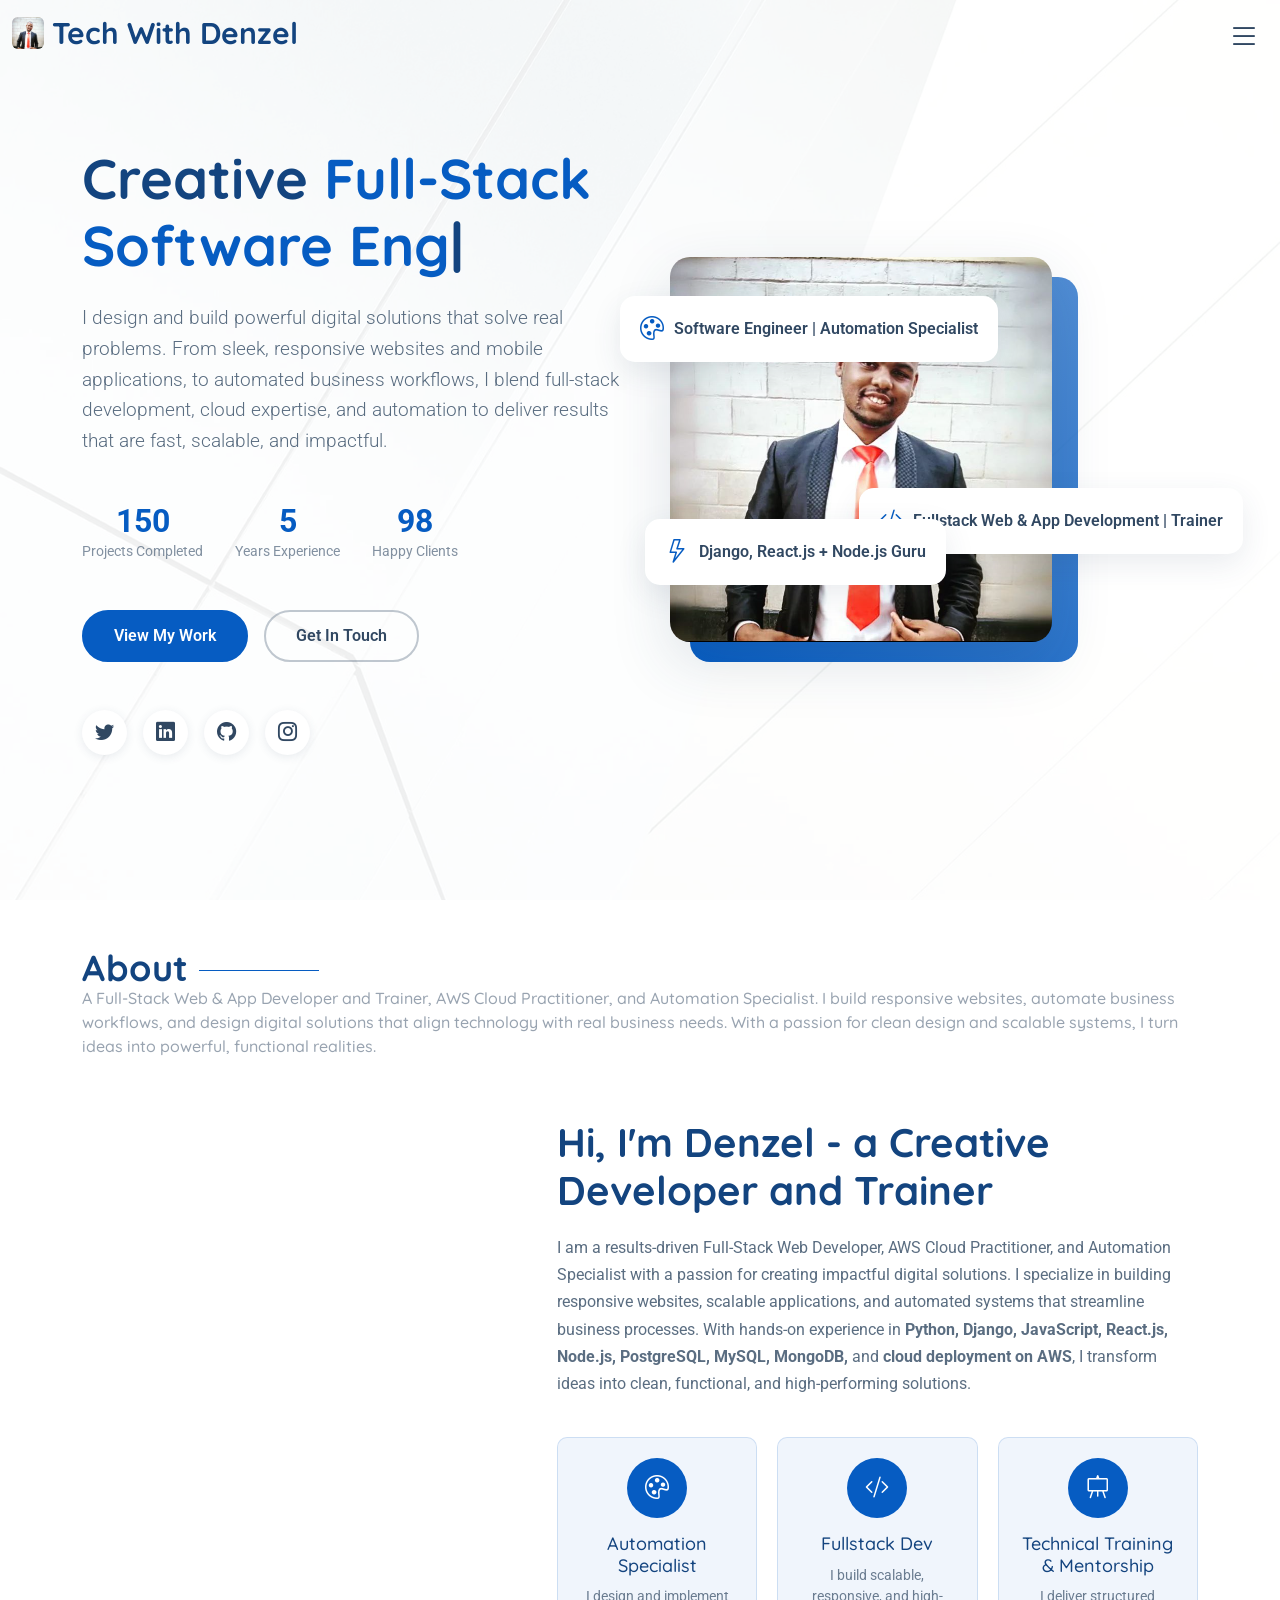
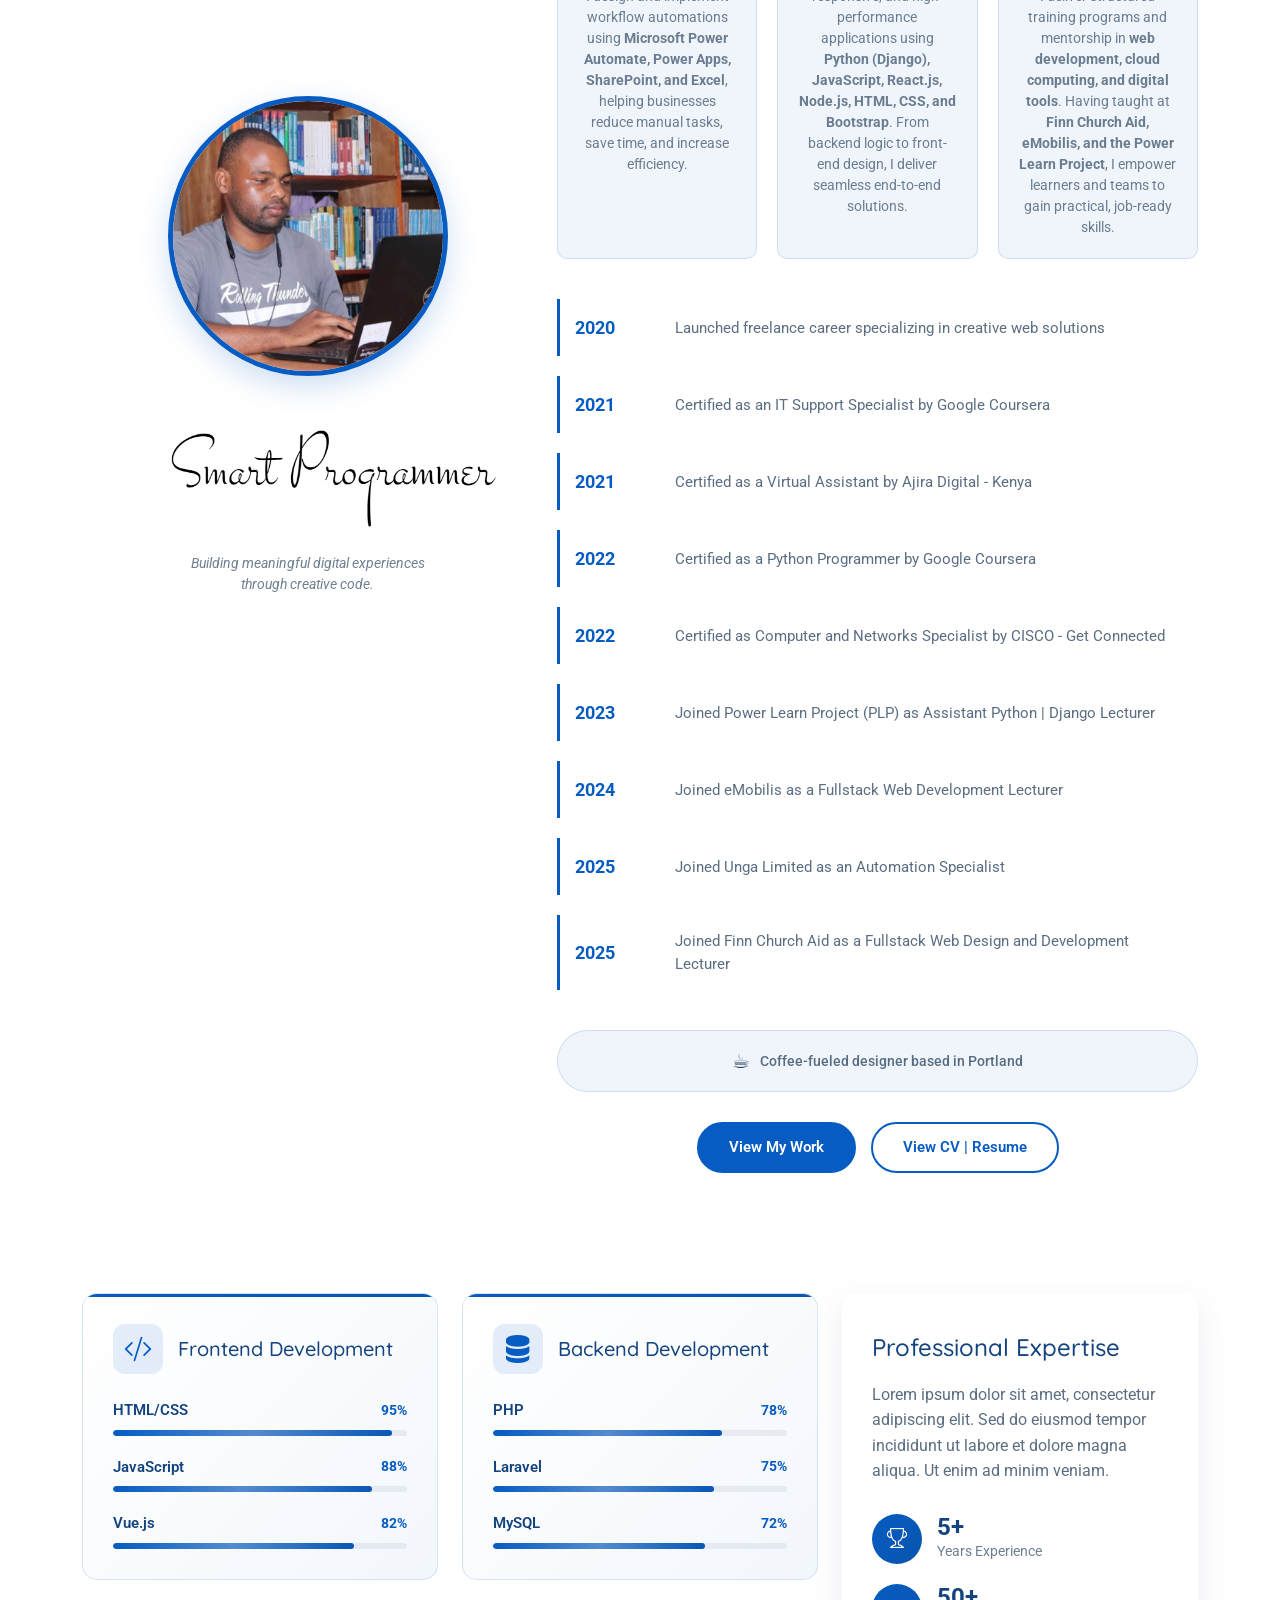
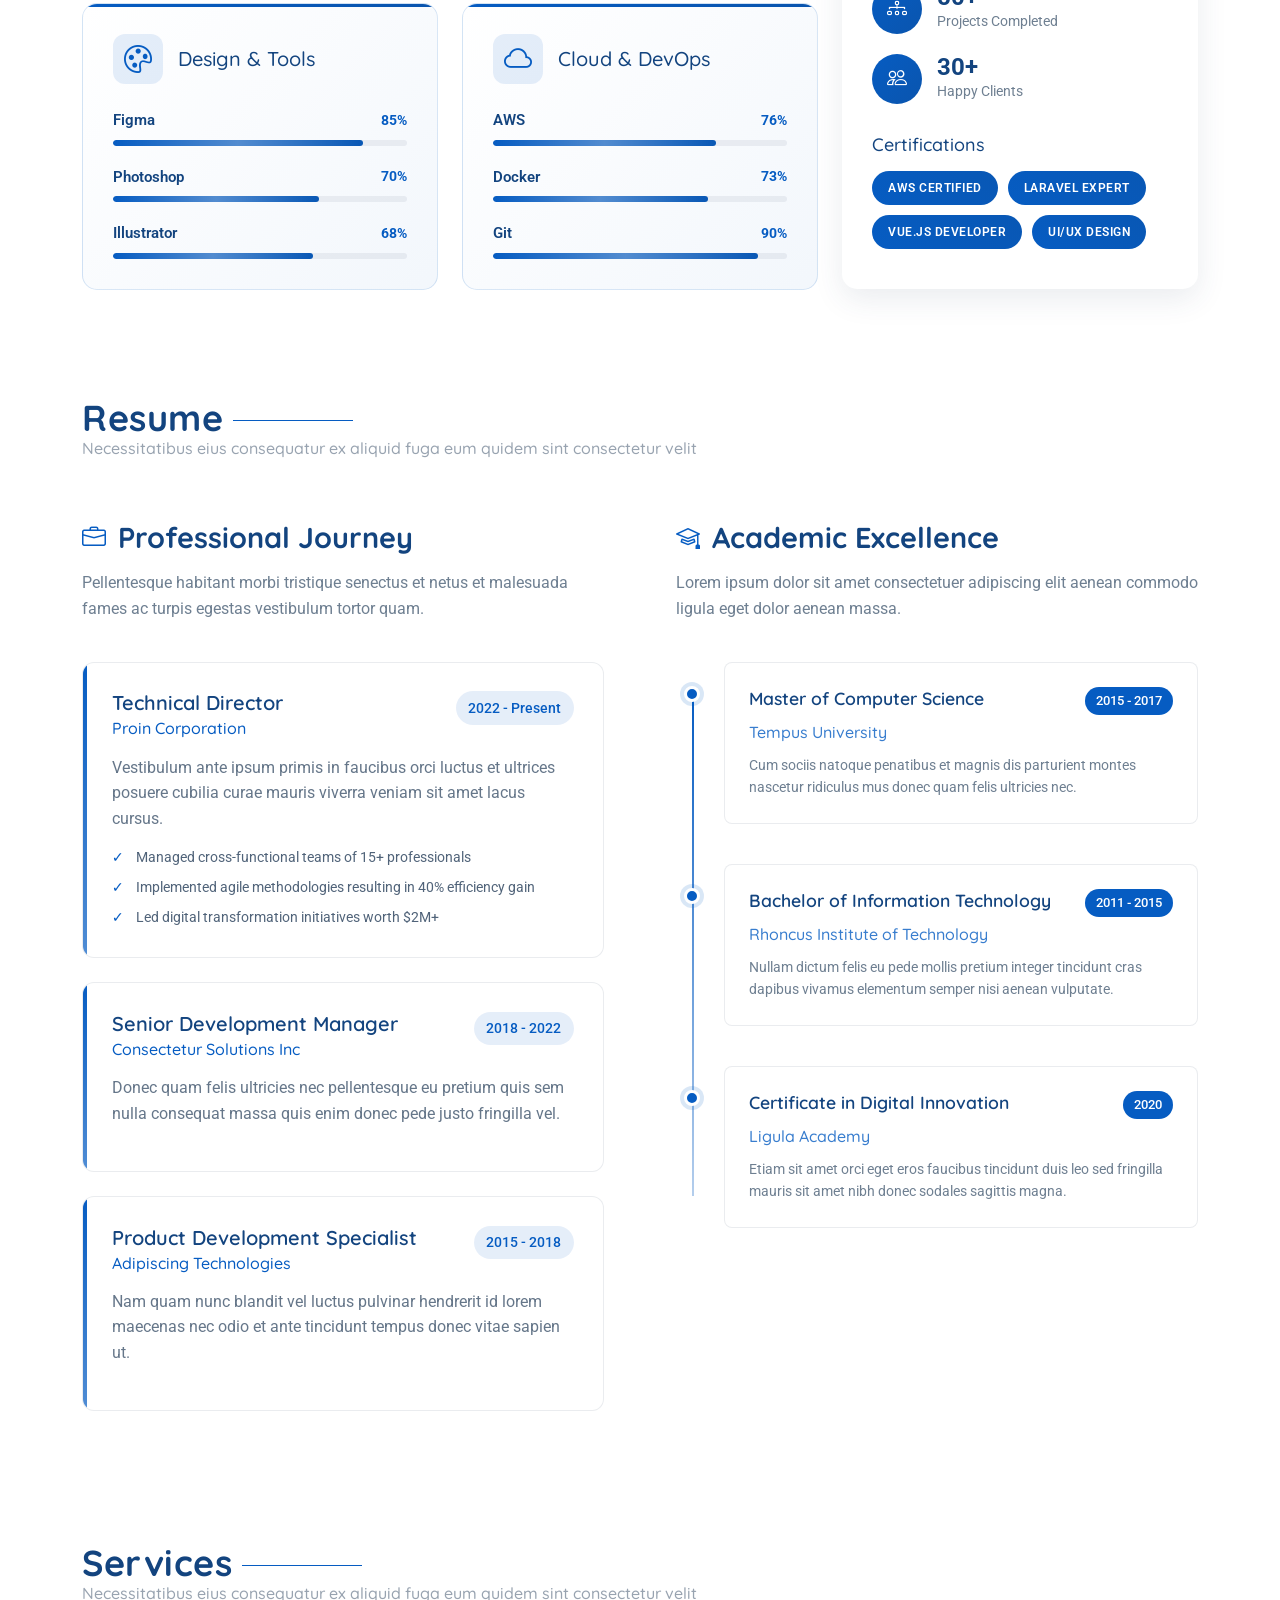
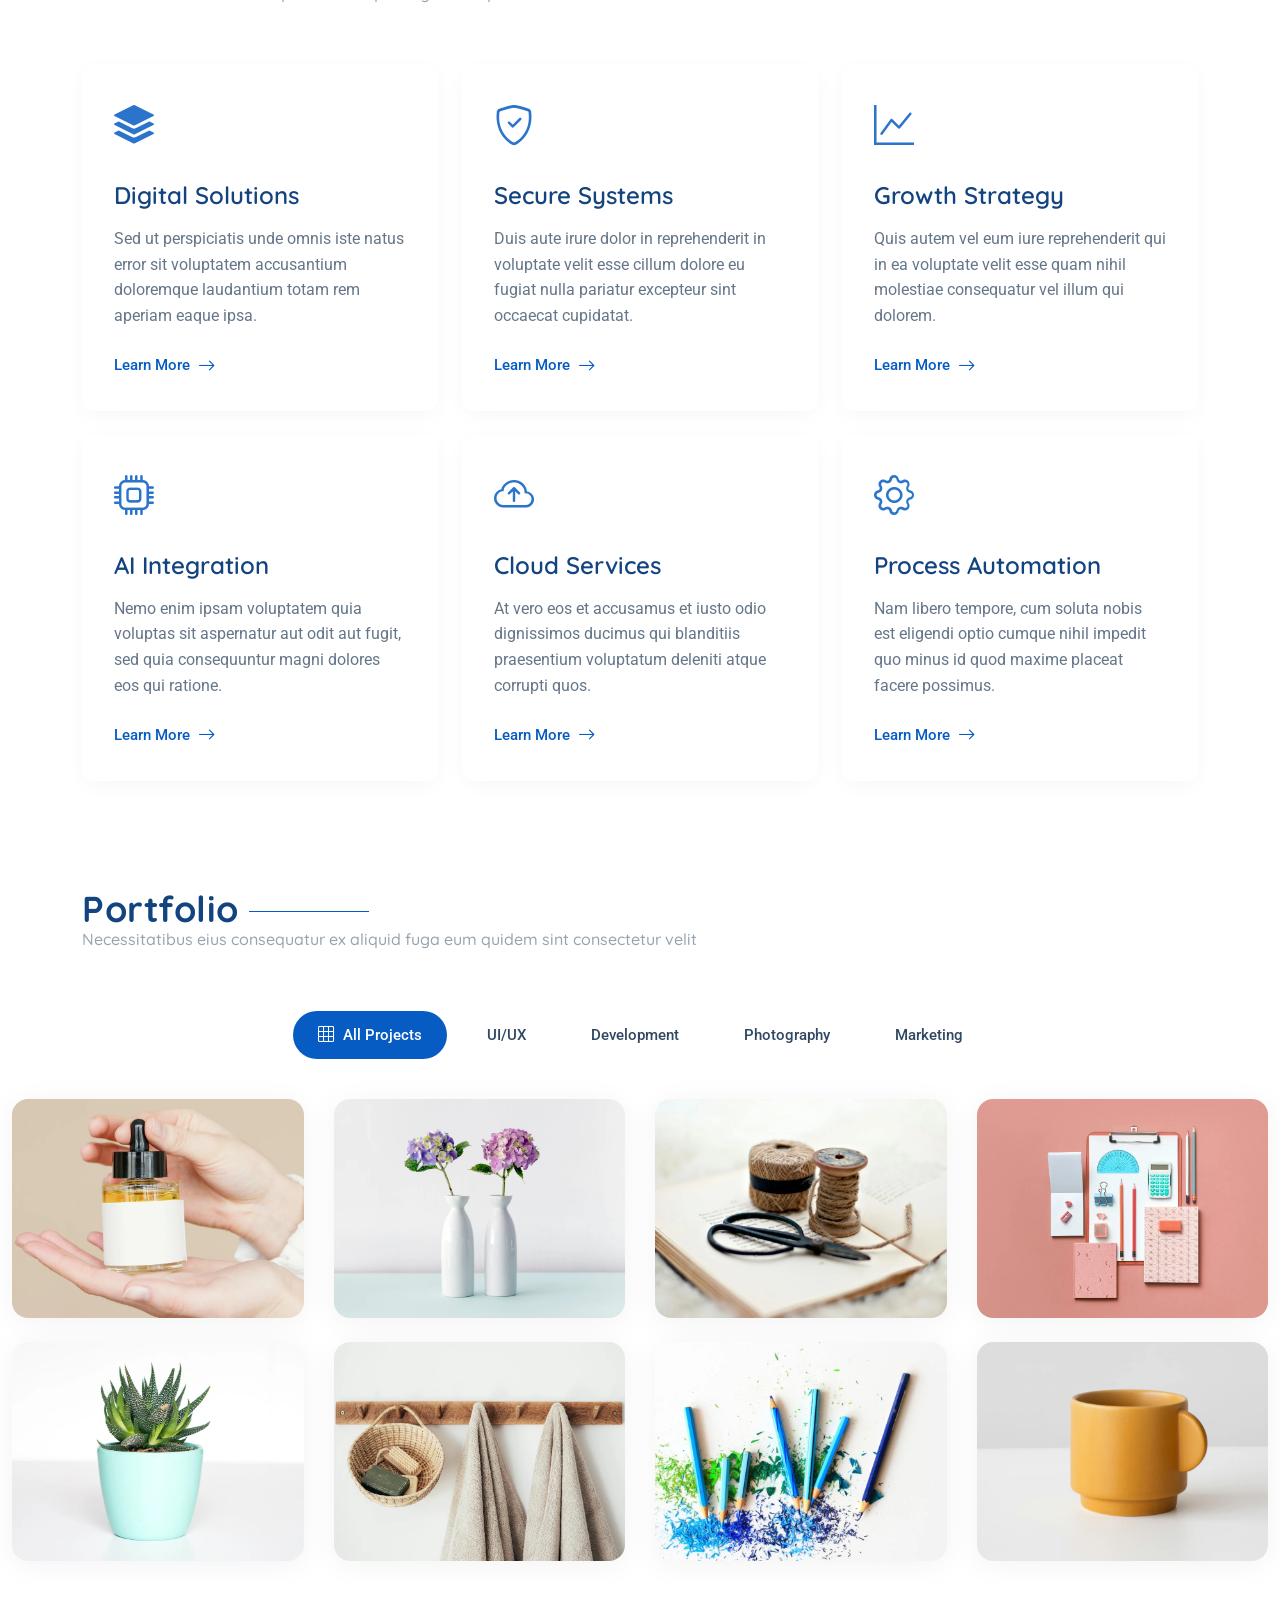
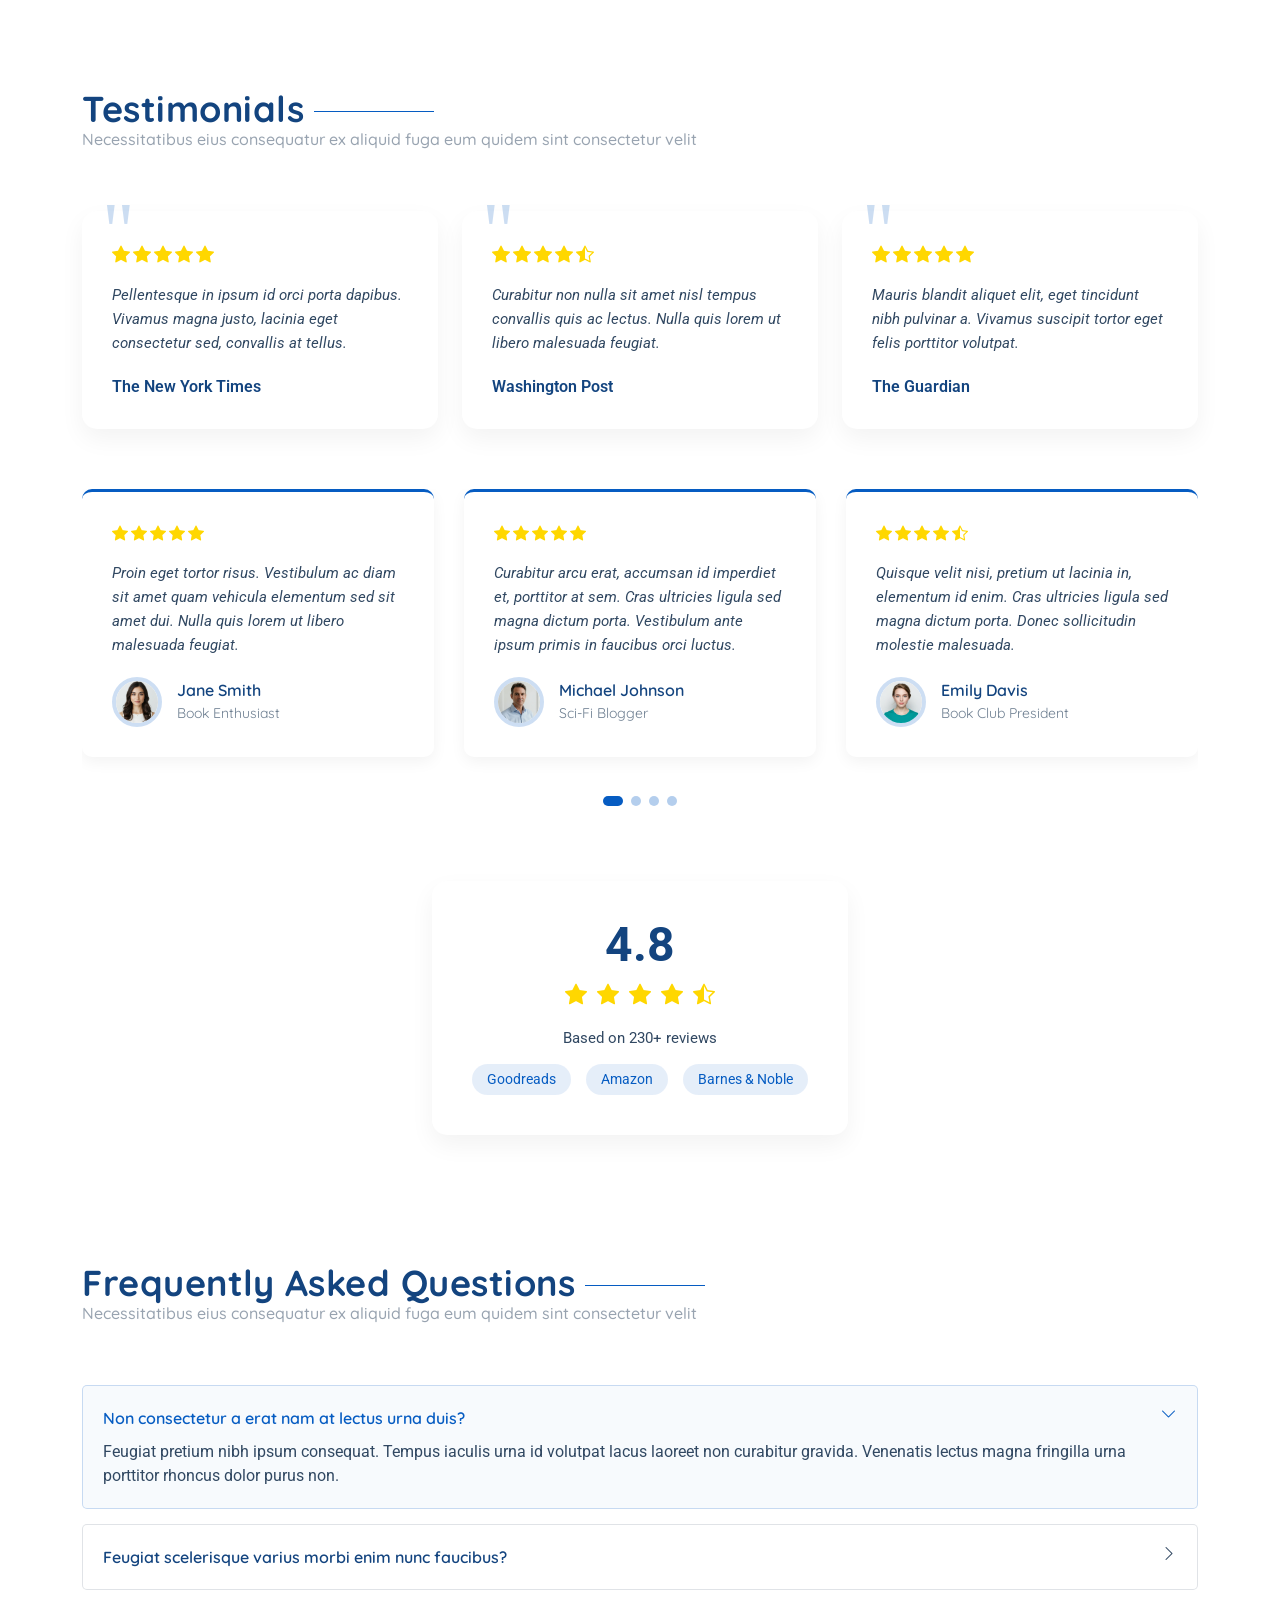
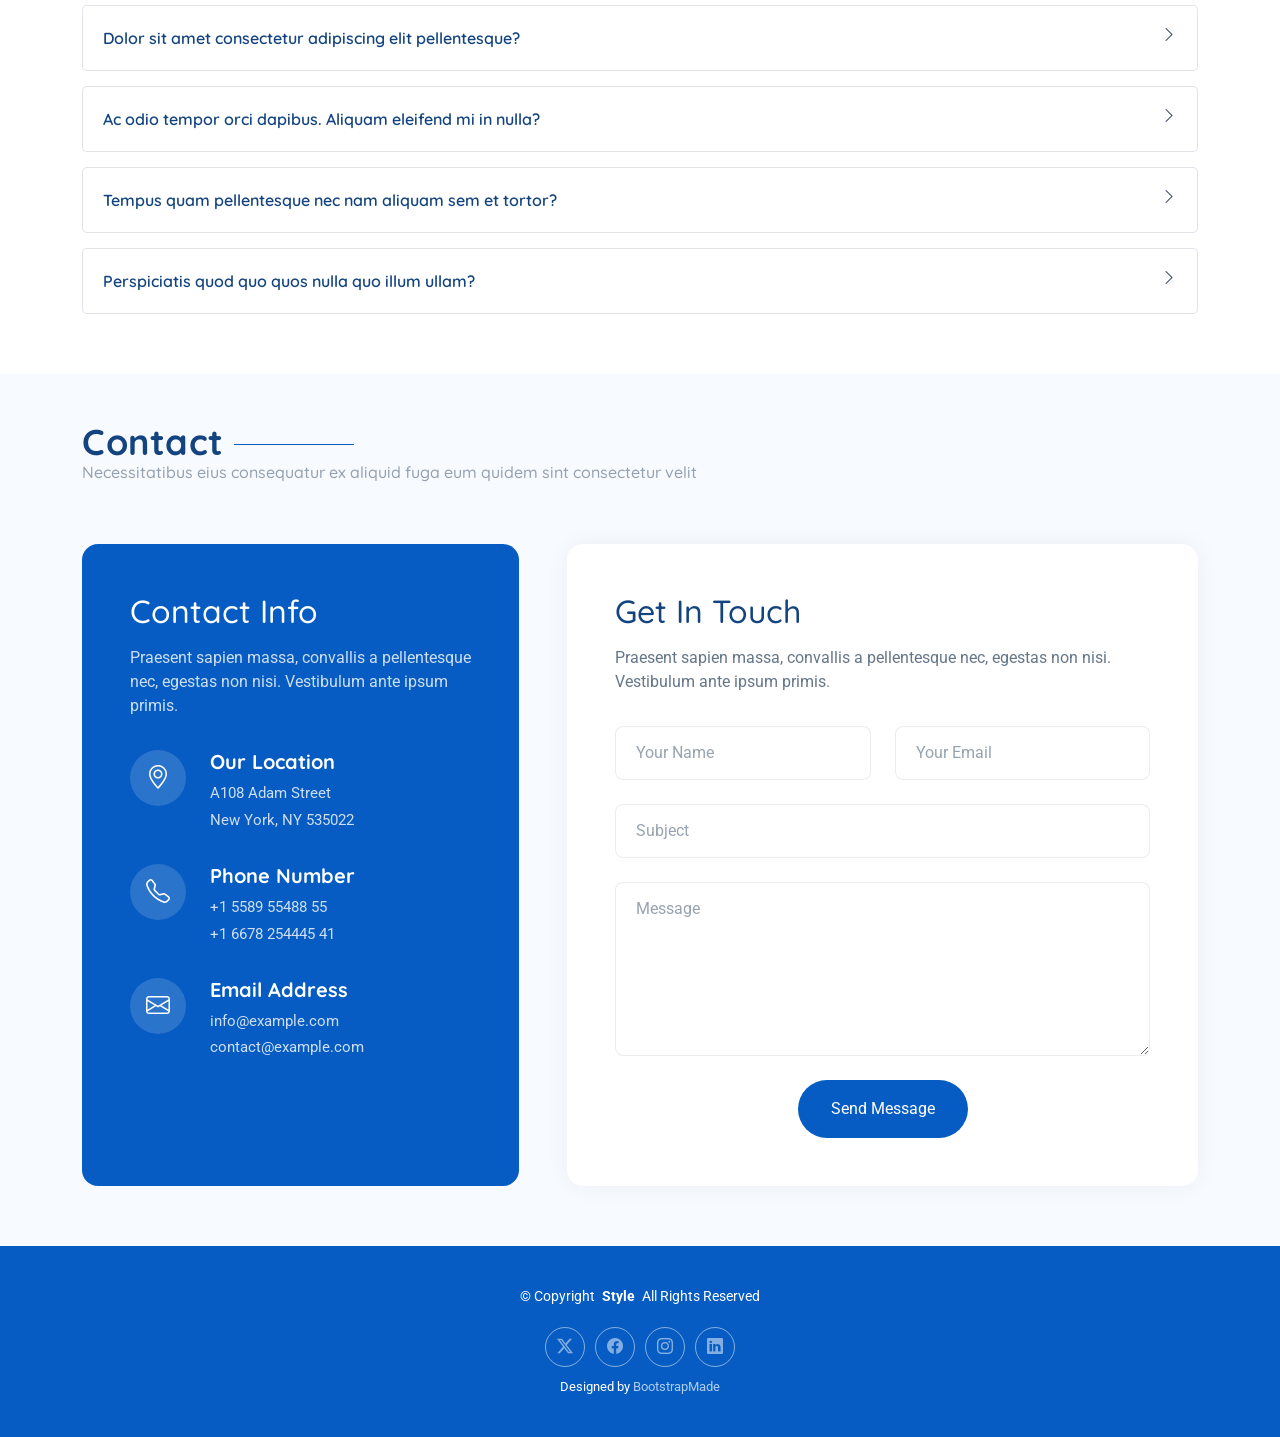
==== commit d6381e30: "years of work" ====
--- a/index.html
+++ b/index.html
@@ -147,11 +147,11 @@
                 </div>
                 <div class="floating-card card-2" data-aos="zoom-in" data-aos-delay="400">
                   <i class="bi bi-code-slash"></i>
-                  <span>Fullstack Web & App Development</span>
+                  <span>Fullstack Web & App Development | Trainer</span>
                 </div>
                 <div class="floating-card card-3" data-aos="zoom-in" data-aos-delay="500">
                   <i class="bi bi-lightning"></i>
-                  <span>React.js + Node.js Guru</span>
+                  <span>Django, React.js + Node.js Guru</span>
                 </div>
               </div>
               
@@ -173,7 +173,7 @@
       <div class="container section-title">
         <h2>About</h2>
         <p>
-          A Full-Stack Web & App Developer, AWS Cloud Practitioner, and Automation Specialist. 
+          A Full-Stack Web & App Developer and Trainer, AWS Cloud Practitioner, and Automation Specialist. 
           I build responsive websites, automate business workflows, and design digital solutions that align technology with real business needs. 
           With a passion for clean design and scalable systems, I turn ideas into powerful, functional realities.
         </p>
@@ -199,9 +199,9 @@
           <div class="col-lg-7" data-aos="fade-left" data-aos-delay="300">
             <div class="about-content">
               <div class="intro">
-                <h2>Hi, I'm Denzel - a Creative Developer</h2>
+                <h2>Hi, I'm Denzel - a Creative Developer and Trainer</h2>
                 <p>
-                   I am a results-driven Full-Stack Web Developer, AWS Cloud Practitioner, and Automation Specialist with a passion for creating impactful digital solutions. 
+                  I am a results-driven Full-Stack Web Developer, AWS Cloud Practitioner, and Automation Specialist with a passion for creating impactful digital solutions. 
                   I specialize in building responsive websites, scalable applications, and automated systems that streamline business processes. 
                   With hands-on experience in <strong>Python, Django, JavaScript, React.js, Node.js, PostgreSQL, MySQL, MongoDB,</strong> and <strong>cloud deployment on AWS</strong>, 
                   I transform ideas into clean, functional, and high-performing solutions.
@@ -215,36 +215,72 @@
                     <i class="bi bi-palette"></i>
                   </div>
                   <h4>Automation Specialist</h4>
-                  <p>Mauris blandit aliquet elit, eget tincidunt nibh pulvinar</p>
+                  <p>
+                    I design and implement workflow automations using <strong>Microsoft Power Automate, Power Apps, SharePoint, and Excel</strong>, 
+                    helping businesses reduce manual tasks, save time, and increase efficiency.
+                  </p>
                 </div>
                 <div class="skill-item" data-aos="zoom-in" data-aos-delay="450">
                   <div class="skill-icon">
                     <i class="bi bi-code-slash"></i>
                   </div>
-                  <h4>Frontend Dev</h4>
-                  <p>Sed porttitor lectus nibh. Cras ultricies ligula sed magna</p>
+                  <h4>Fullstack Dev</h4>
+                  <p>
+                    I build scalable, responsive, and high-performance applications using 
+                    <strong>Python (Django), JavaScript, React.js, Node.js, HTML, CSS, and Bootstrap</strong>. 
+                    From backend logic to front-end design, I deliver seamless end-to-end solutions.
+                  </p>
                 </div>
                 <div class="skill-item" data-aos="zoom-in" data-aos-delay="500">
                   <div class="skill-icon">
-                    <i class="bi bi-camera"></i>
-                  </div>
-                  <h4>Photography</h4>
-                  <p>Vestibulum ac diam sit amet quam vehicula elementum</p>
+                    <i class="bi bi-easel"></i>
+                  </div>
+                  <h4>Technical Training & Mentorship</h4>
+                  <p>
+                    I deliver structured training programs and mentorship in 
+                    <strong>web development, cloud computing, and digital tools</strong>. 
+                    Having taught at <strong>Finn Church Aid, eMobilis, and the Power Learn Project</strong>, 
+                    I empower learners and teams to gain practical, job-ready skills.
+                  </p>
                 </div>
               </div>
 
               <div class="journey-timeline" data-aos="fade-up" data-aos-delay="300">
                 <div class="timeline-item">
-                  <div class="year">2019</div>
-                  <div class="description">Graduated with B.A. in Digital Design from Creative University</div>
+                  <div class="year">2020</div>
+                  <div class="description">Launched freelance career specializing in creative web solutions</div>
                 </div>
                 <div class="timeline-item">
-                  <div class="year">2020</div>
-                  <div class="description">Joined InnovateTech as Junior Frontend Developer</div>
+                  <div class="year">2021</div>
+                  <div class="description">Certified as an IT Support Specialist by Google Coursera</div>
+                </div>
+                <div class="timeline-item">
+                  <div class="year">2021</div>
+                  <div class="description">Certified as a Virtual Assistant by Ajira Digital - Kenya</div>
+                </div>
+                <div class="timeline-item">
+                  <div class="year">2022</div>
+                  <div class="description">Certified as a Python Programmer by Google Coursera</div>
+                </div>
+                <div class="timeline-item">
+                  <div class="year">2022</div>
+                  <div class="description">Certified as Computer and Networks Specialist by CISCO - Get Connected</div>
                 </div>
                 <div class="timeline-item">
                   <div class="year">2023</div>
-                  <div class="description">Launched freelance career specializing in creative web solutions</div>
+                  <div class="description">Joined Power Learn Project (PLP) as Assistant Python | Django Lecturer</div>
+                </div>
+                <div class="timeline-item">
+                  <div class="year">2024</div>
+                  <div class="description">Joined eMobilis as a Fullstack Web Development Lecturer</div>
+                </div>
+                <div class="timeline-item">
+                  <div class="year">2025</div>
+                  <div class="description">Joined Unga Limited as an Automation Specialist</div>
+                </div>
+                <div class="timeline-item">
+                  <div class="year">2025</div>
+                  <div class="description">Joined Finn Church Aid as a Fullstack Web Design and Development Lecturer</div>
                 </div>
               </div>
 
@@ -255,7 +291,7 @@
                 </div>
                 <div class="action-buttons">
                   <a href="#portfolio" class="btn btn-primary">View My Work</a>
-                  <a href="#" class="btn btn-outline">Download Resume</a>
+                  <a href="#" class="btn btn-outline">View CV | Resume</a>
                 </div>
               </div>
 
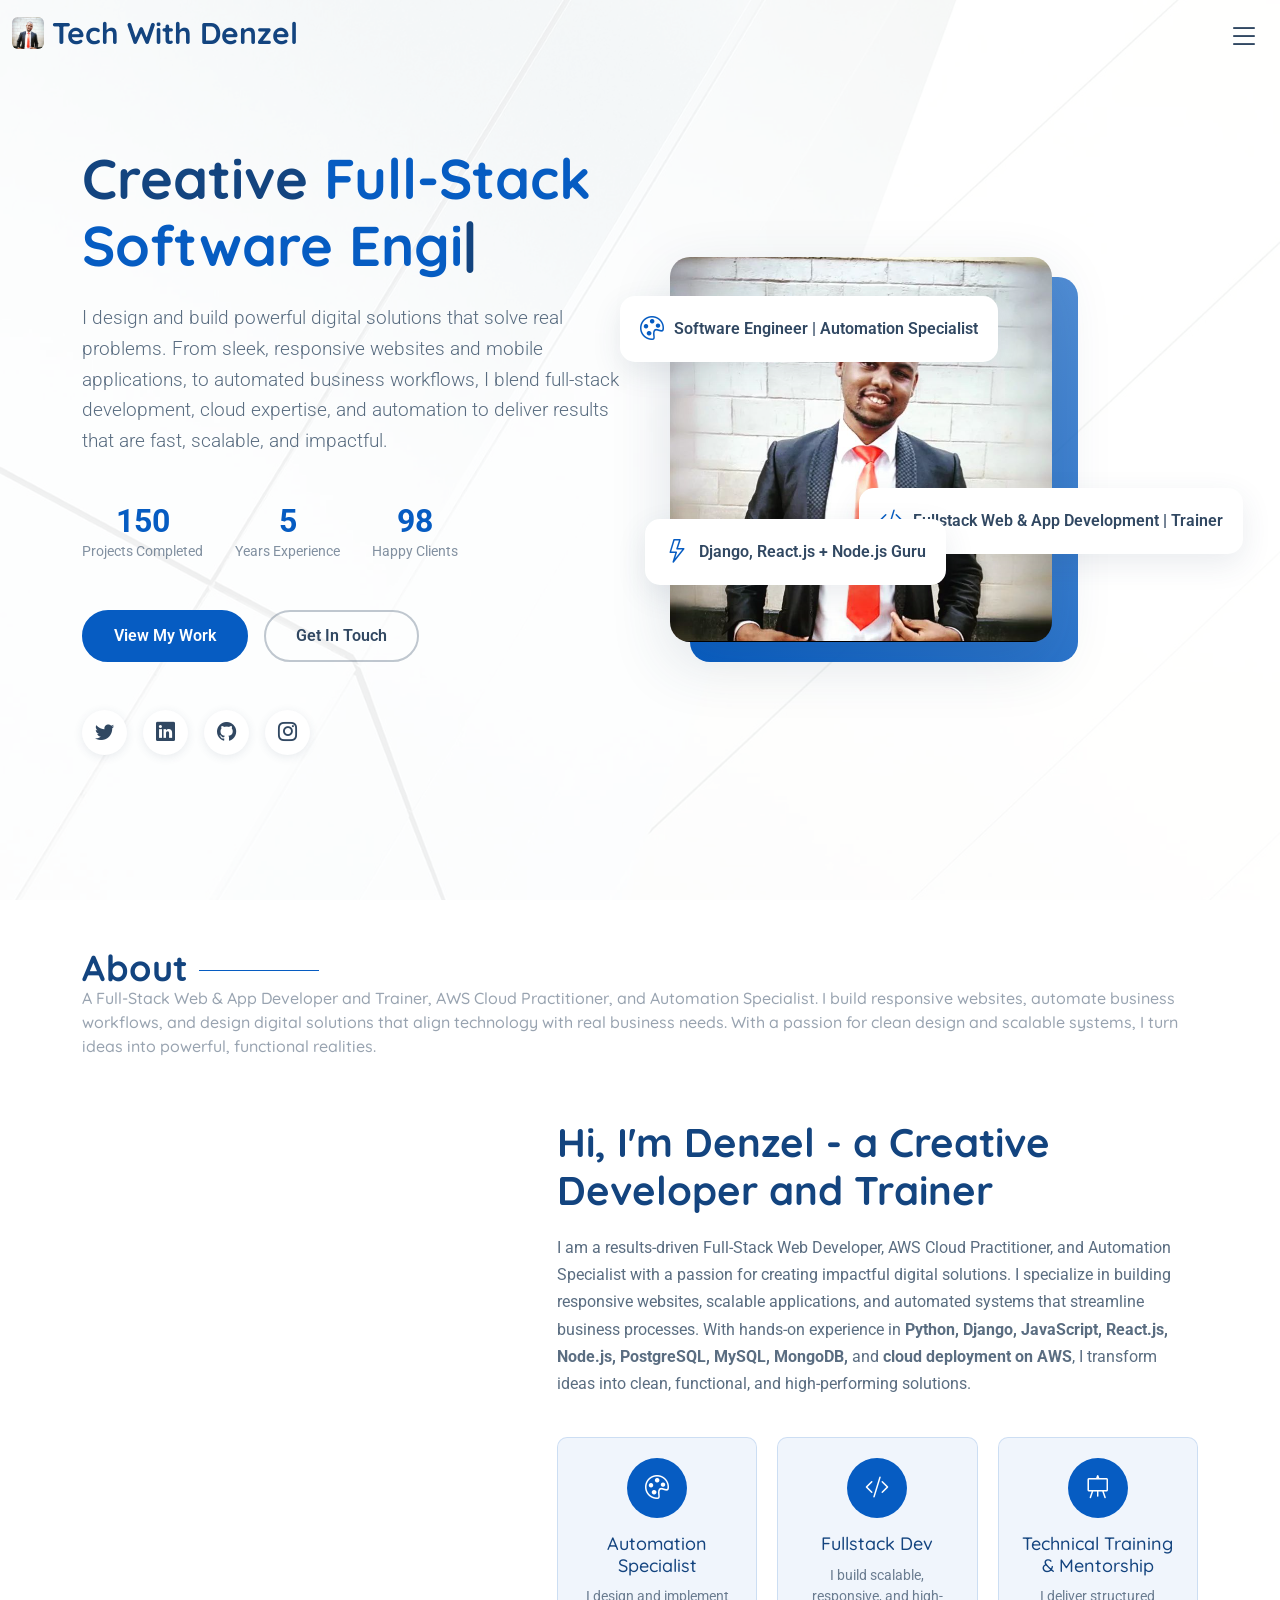
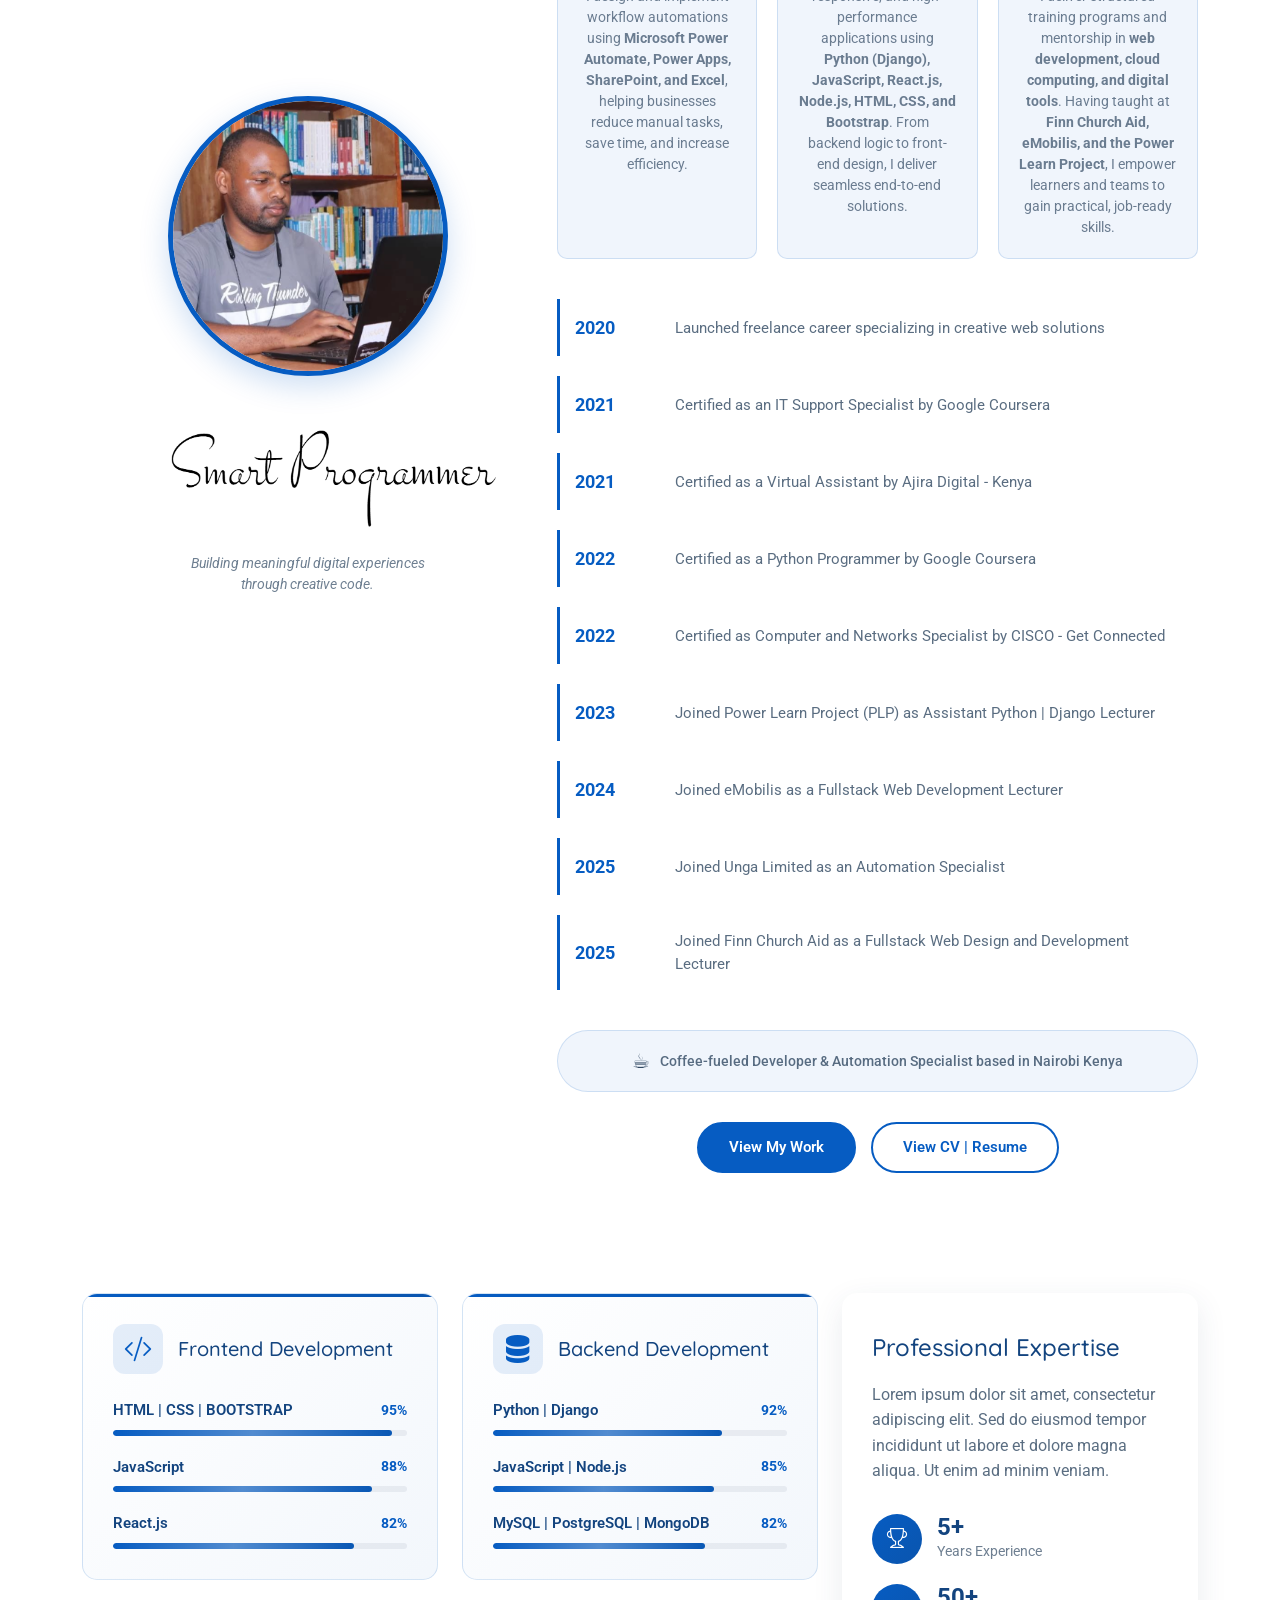
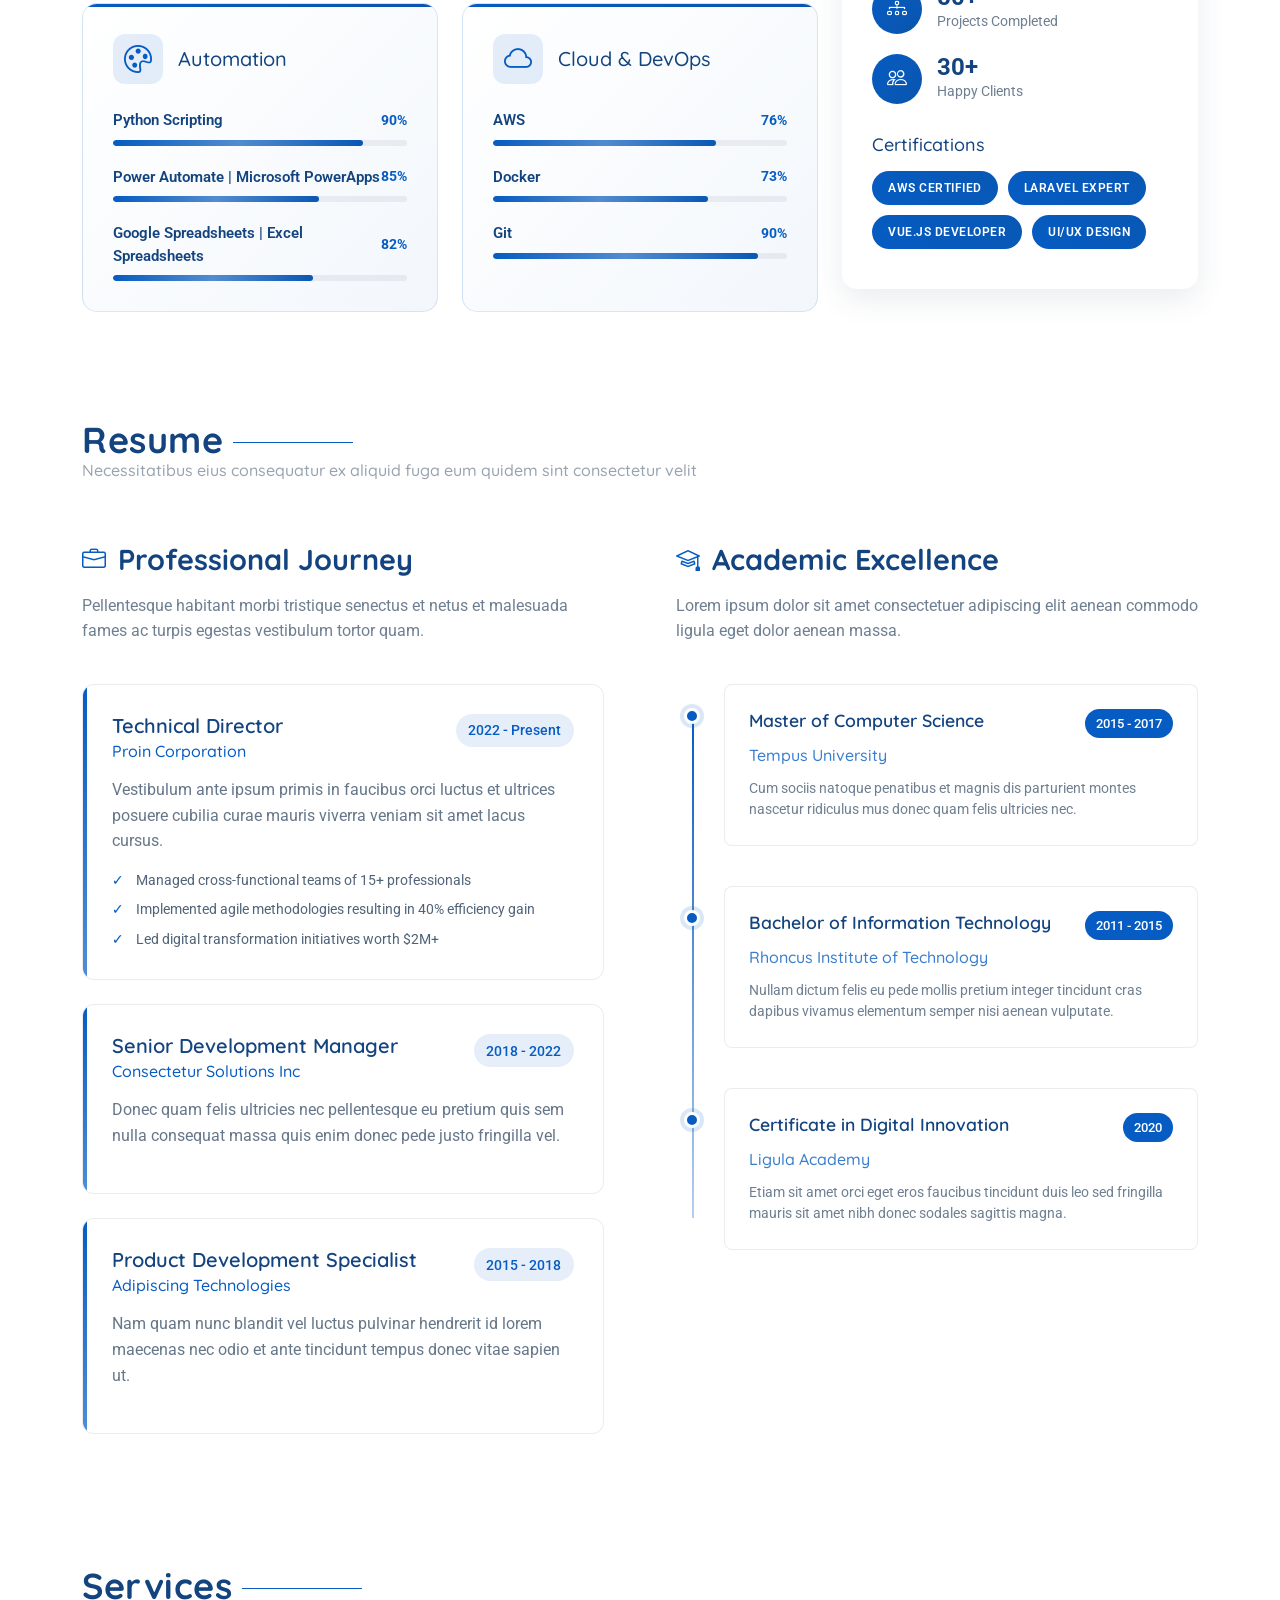
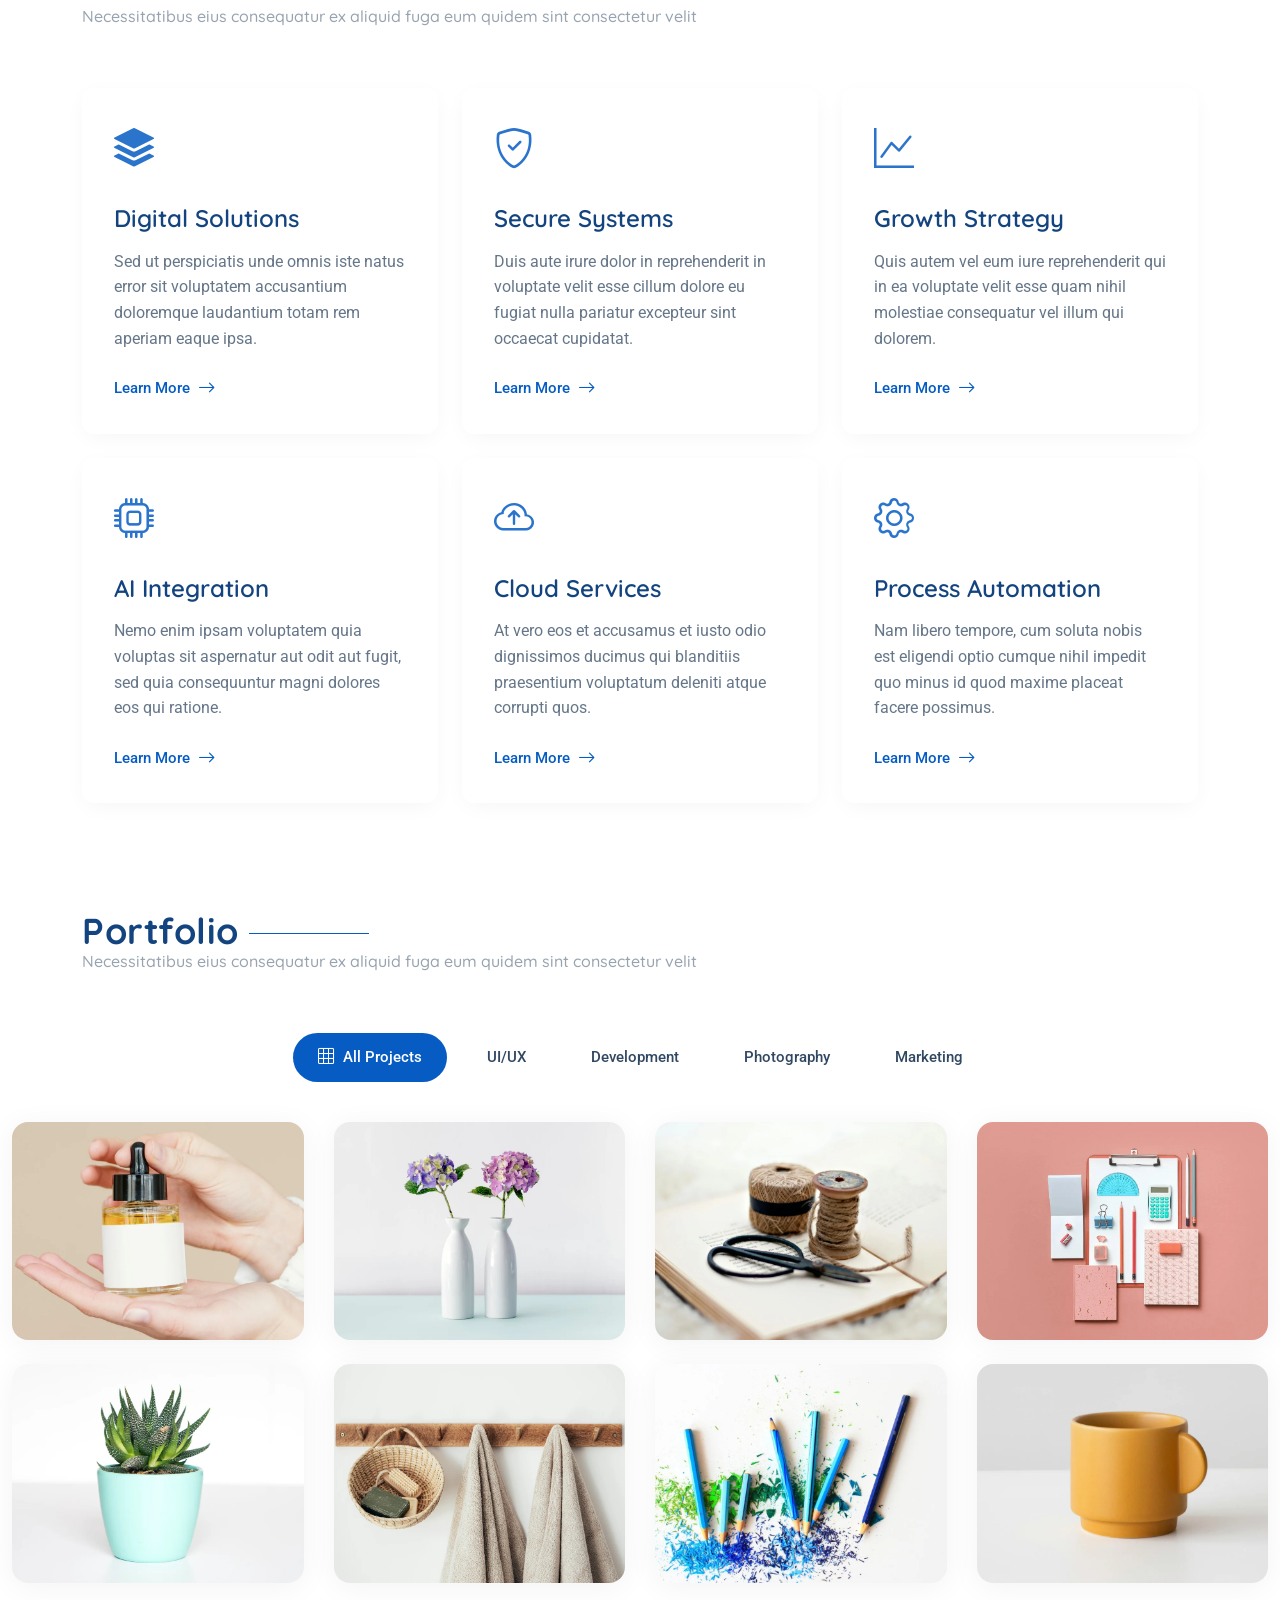
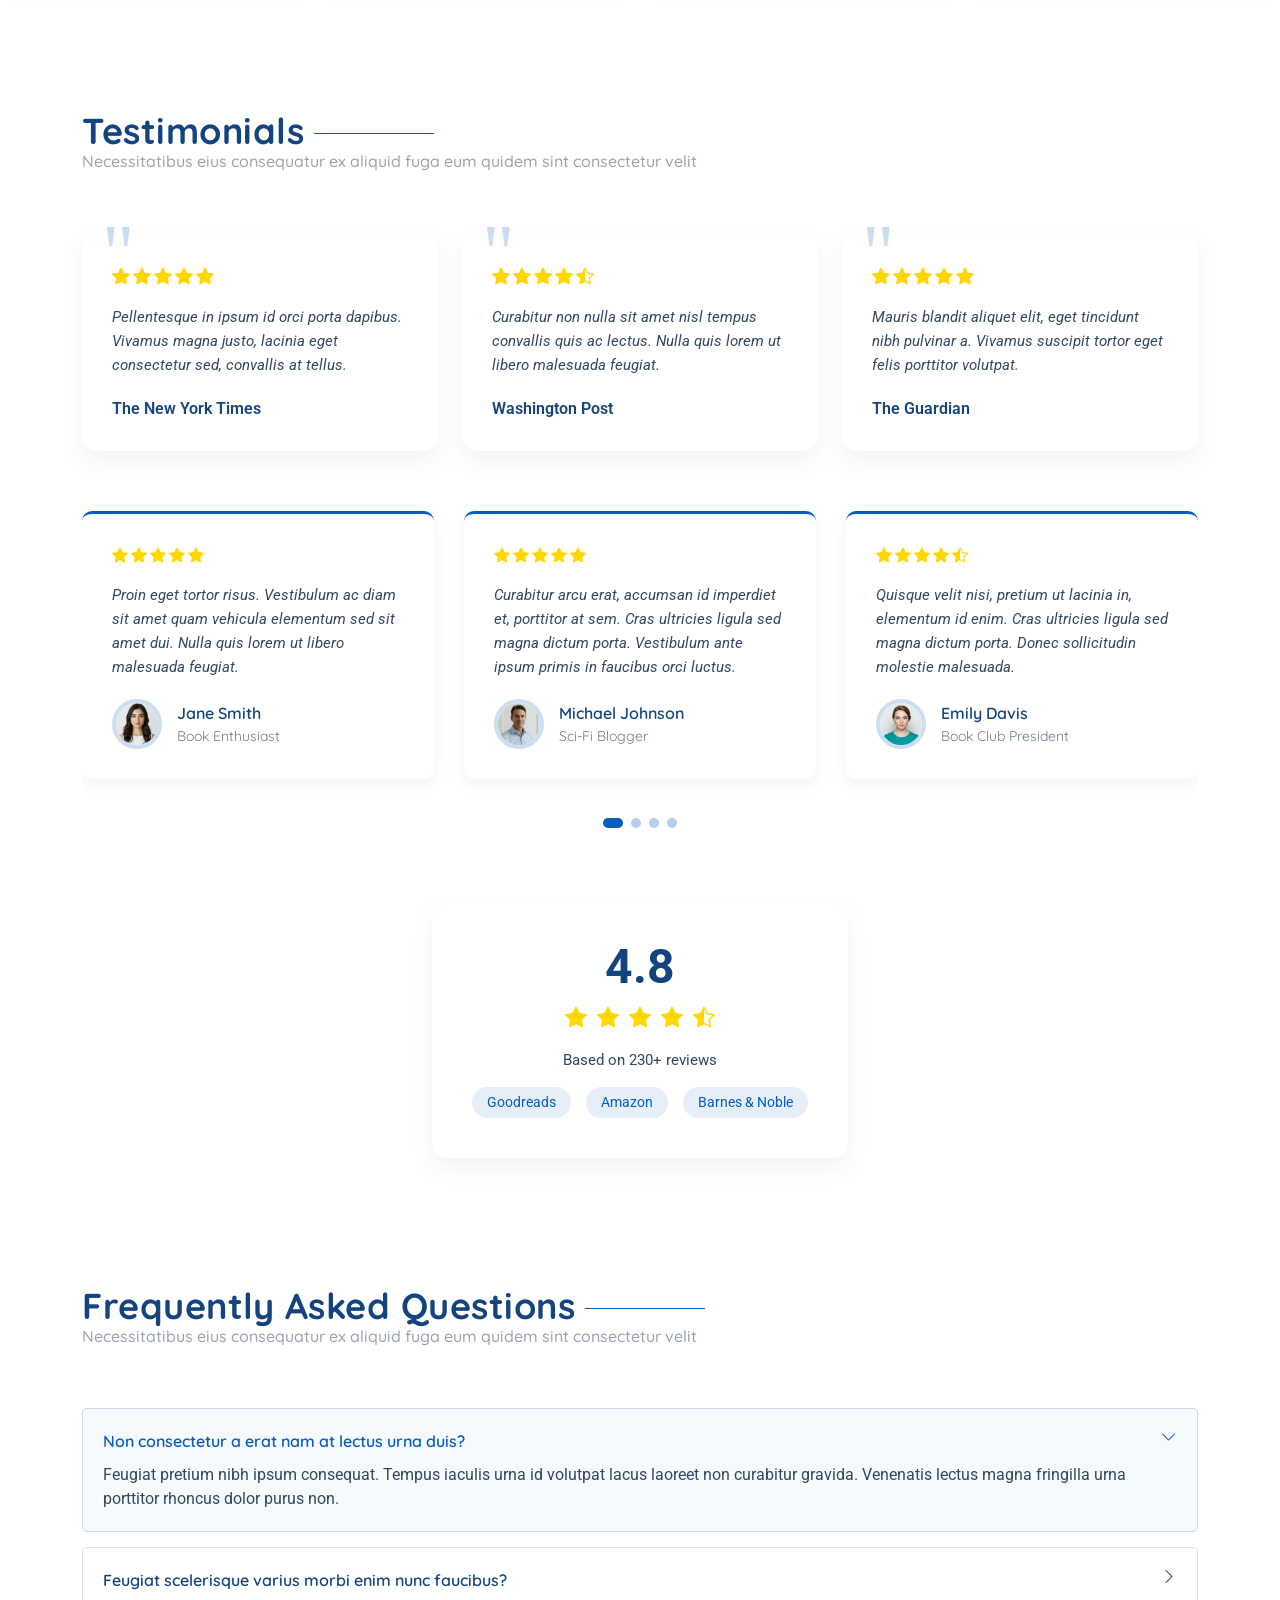
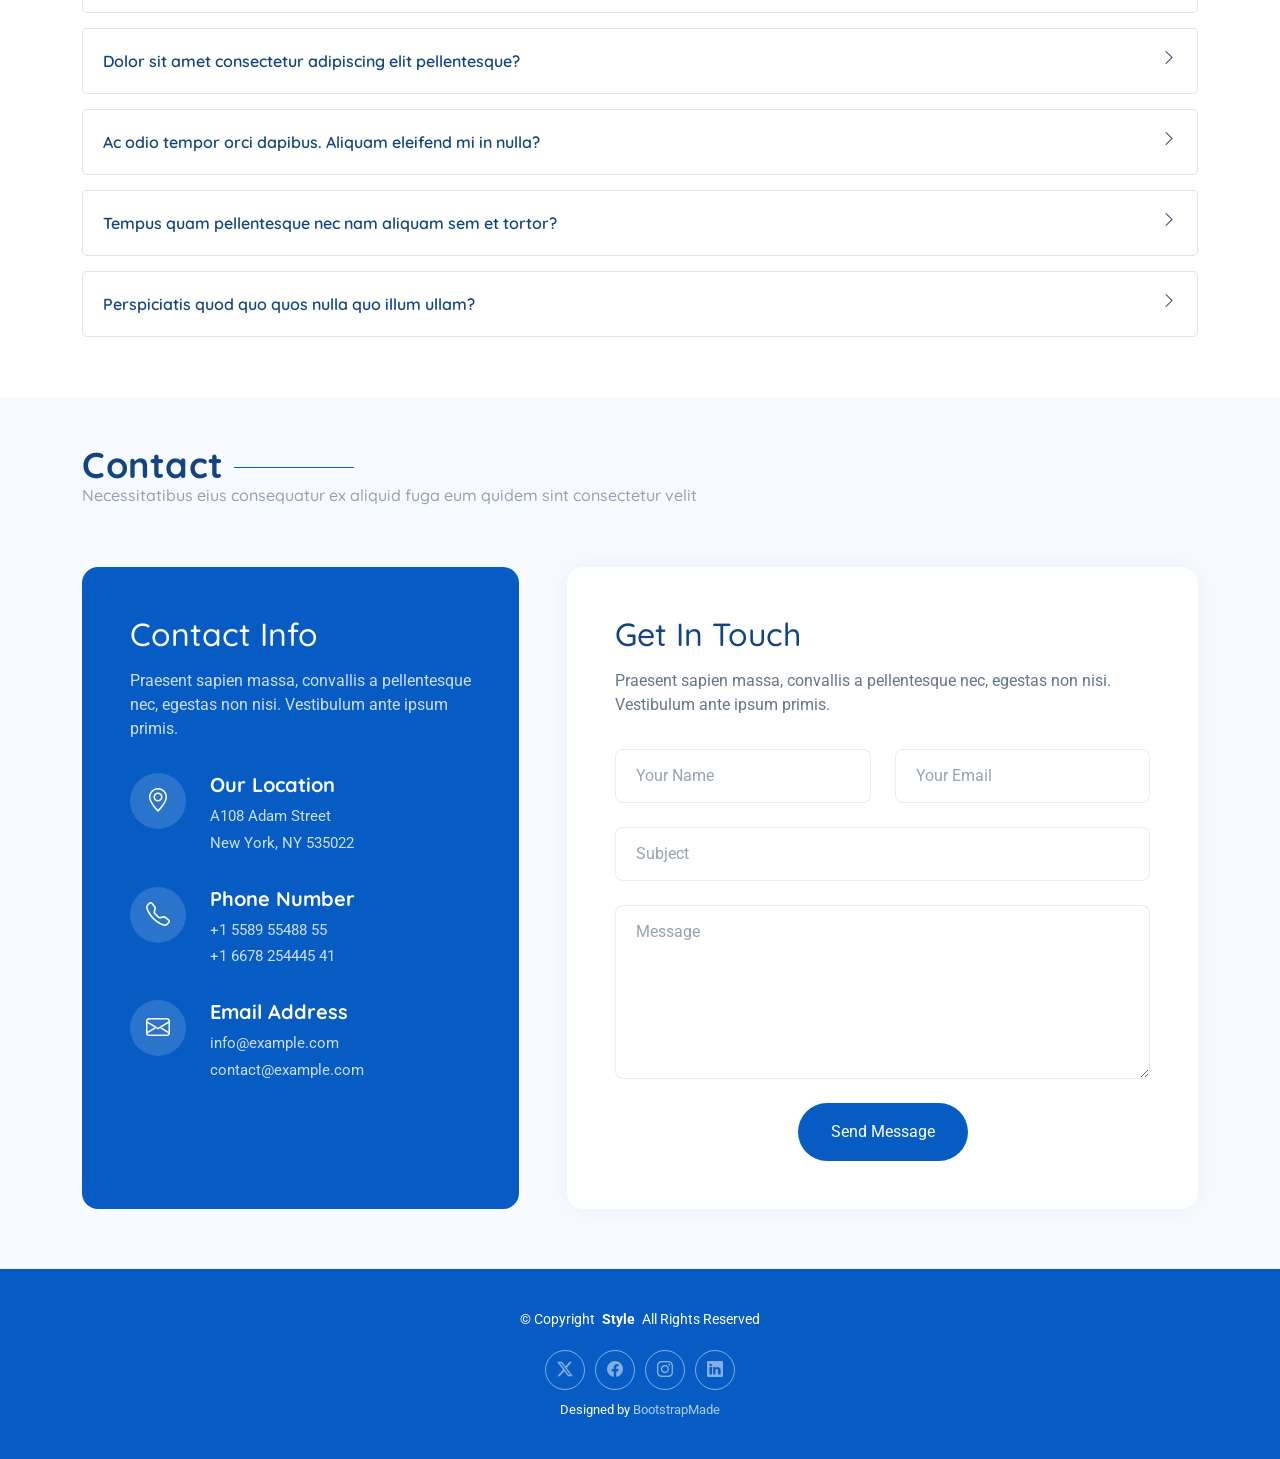
==== commit 0c91ca59: "percentage bar" ====
--- a/index.html
+++ b/index.html
@@ -287,7 +287,7 @@
               <div class="cta-section" data-aos="fade-up" data-aos-delay="400">
                 <div class="fun-fact">
                   <span class="emoji">☕</span>
-                  <span class="text">Coffee-fueled designer based in Portland</span>
+                  <span class="text">Coffee-fueled Developer & Automation Specialist based in Nairobi Kenya</span>
                 </div>
                 <div class="action-buttons">
                   <a href="#portfolio" class="btn btn-primary">View My Work</a>
@@ -322,7 +322,7 @@
                     <div class="skills-animation">
                       <div class="skill-item">
                         <div class="skill-info">
-                          <span class="skill-name">HTML/CSS</span>
+                          <span class="skill-name">HTML | CSS | BOOTSTRAP</span>
                           <span class="skill-percentage">95%</span>
                         </div>
                         <div class="skill-bar progress">
@@ -342,7 +342,7 @@
 
                       <div class="skill-item">
                         <div class="skill-info">
-                          <span class="skill-name">Vue.js</span>
+                          <span class="skill-name">React.js</span>
                           <span class="skill-percentage">82%</span>
                         </div>
                         <div class="skill-bar progress">
@@ -362,8 +362,8 @@
                     <div class="skills-animation">
                       <div class="skill-item">
                         <div class="skill-info">
-                          <span class="skill-name">PHP</span>
-                          <span class="skill-percentage">78%</span>
+                          <span class="skill-name">Python | Django</span>
+                          <span class="skill-percentage">92%</span>
                         </div>
                         <div class="skill-bar progress">
                           <div class="progress-bar" role="progressbar" aria-valuenow="78" aria-valuemin="0" aria-valuemax="100"></div>
@@ -372,8 +372,8 @@
 
                       <div class="skill-item">
                         <div class="skill-info">
-                          <span class="skill-name">Laravel</span>
-                          <span class="skill-percentage">75%</span>
+                          <span class="skill-name">JavaScript | Node.js</span>
+                          <span class="skill-percentage">85%</span>
                         </div>
                         <div class="skill-bar progress">
                           <div class="progress-bar" role="progressbar" aria-valuenow="75" aria-valuemin="0" aria-valuemax="100"></div>
@@ -382,8 +382,8 @@
 
                       <div class="skill-item">
                         <div class="skill-info">
-                          <span class="skill-name">MySQL</span>
-                          <span class="skill-percentage">72%</span>
+                          <span class="skill-name">MySQL | PostgreSQL | MongoDB</span>
+                          <span class="skill-percentage">82%</span>
                         </div>
                         <div class="skill-bar progress">
                           <div class="progress-bar" role="progressbar" aria-valuenow="72" aria-valuemin="0" aria-valuemax="100"></div>
@@ -397,13 +397,13 @@
                   <div class="skill-card">
                     <div class="skill-header">
                       <i class="bi bi-palette"></i>
-                      <h3>Design &amp; Tools</h3>
+                      <h3>Automation</h3>
                     </div>
                     <div class="skills-animation">
                       <div class="skill-item">
                         <div class="skill-info">
-                          <span class="skill-name">Figma</span>
-                          <span class="skill-percentage">85%</span>
+                          <span class="skill-name">Python Scripting</span>
+                          <span class="skill-percentage">90%</span>
                         </div>
                         <div class="skill-bar progress">
                           <div class="progress-bar" role="progressbar" aria-valuenow="85" aria-valuemin="0" aria-valuemax="100"></div>
@@ -412,8 +412,8 @@
 
                       <div class="skill-item">
                         <div class="skill-info">
-                          <span class="skill-name">Photoshop</span>
-                          <span class="skill-percentage">70%</span>
+                          <span class="skill-name">Power Automate | Microsoft PowerApps</span>
+                          <span class="skill-percentage">85%</span>
                         </div>
                         <div class="skill-bar progress">
                           <div class="progress-bar" role="progressbar" aria-valuenow="70" aria-valuemin="0" aria-valuemax="100"></div>
@@ -422,8 +422,8 @@
 
                       <div class="skill-item">
                         <div class="skill-info">
-                          <span class="skill-name">Illustrator</span>
-                          <span class="skill-percentage">68%</span>
+                          <span class="skill-name">Google Spreadsheets | Excel Spreadsheets</span>
+                          <span class="skill-percentage">82%</span>
                         </div>
                         <div class="skill-bar progress">
                           <div class="progress-bar" role="progressbar" aria-valuenow="68" aria-valuemin="0" aria-valuemax="100"></div>
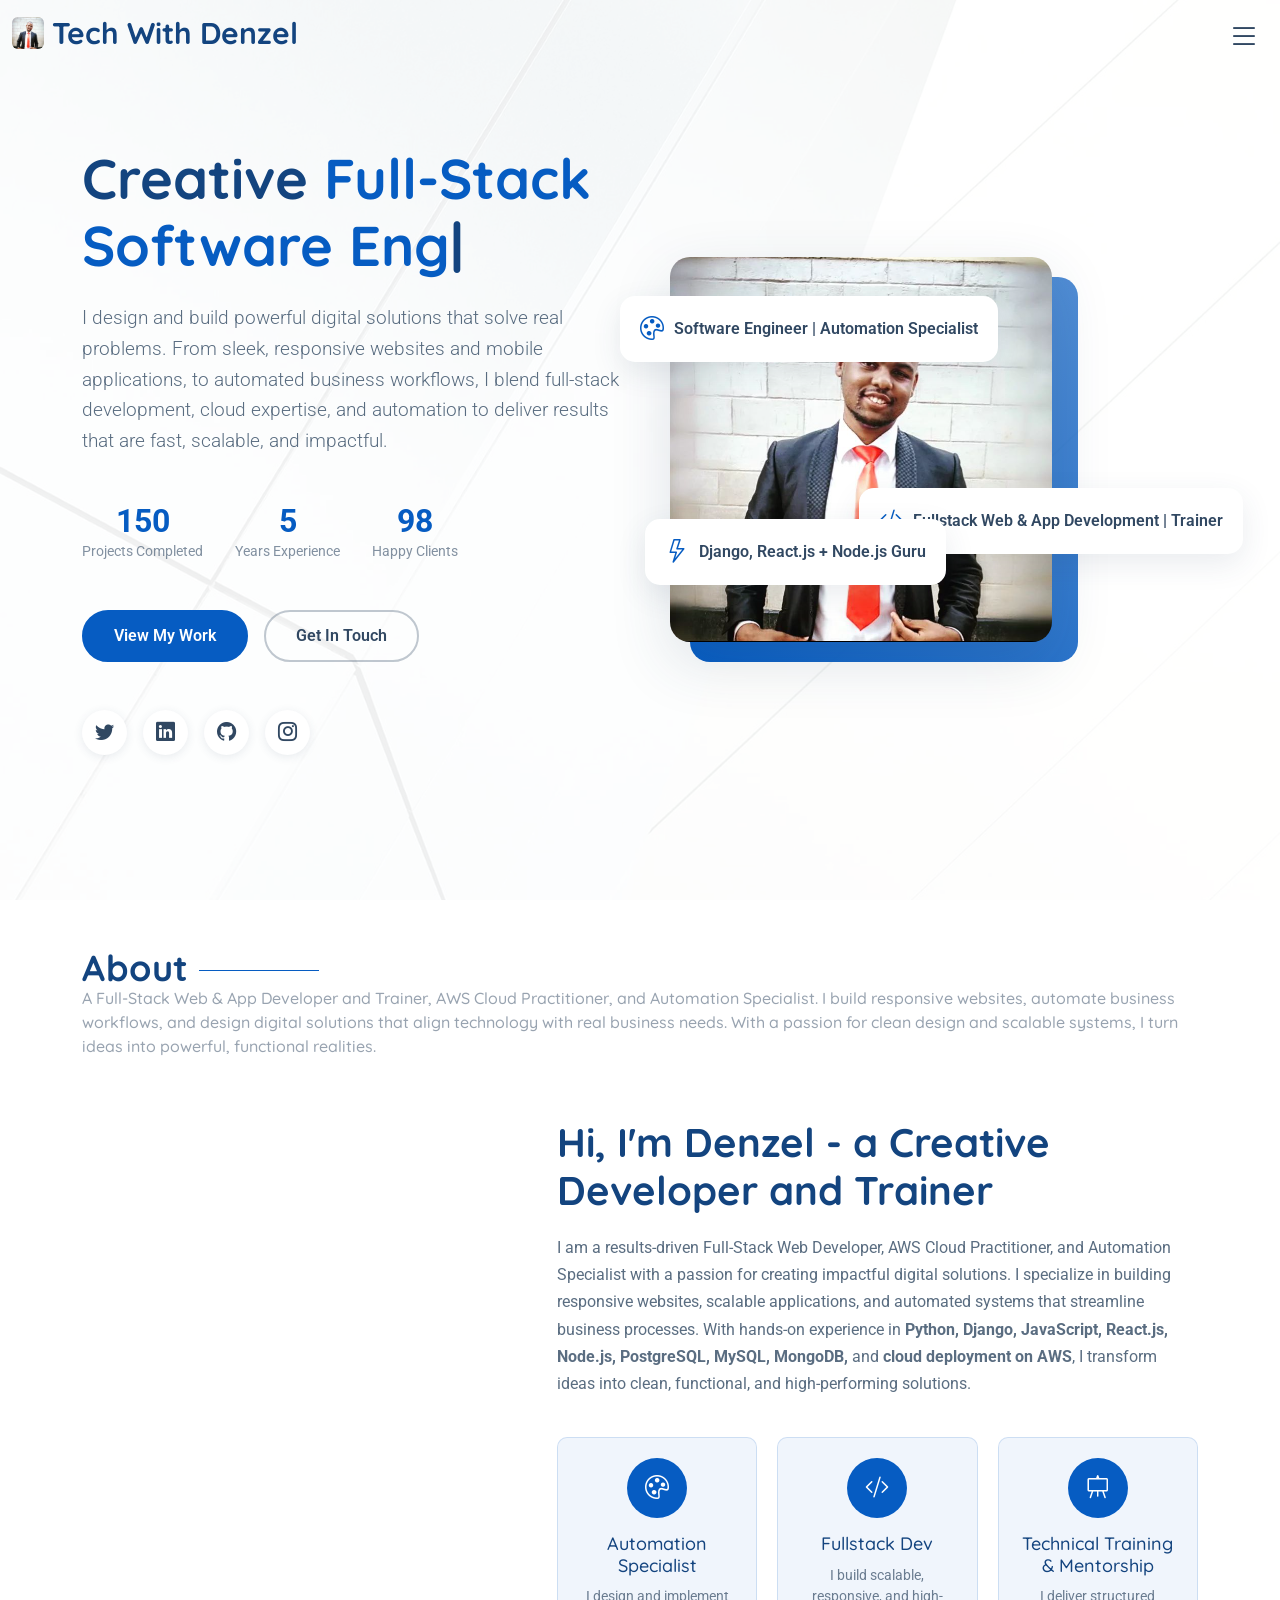
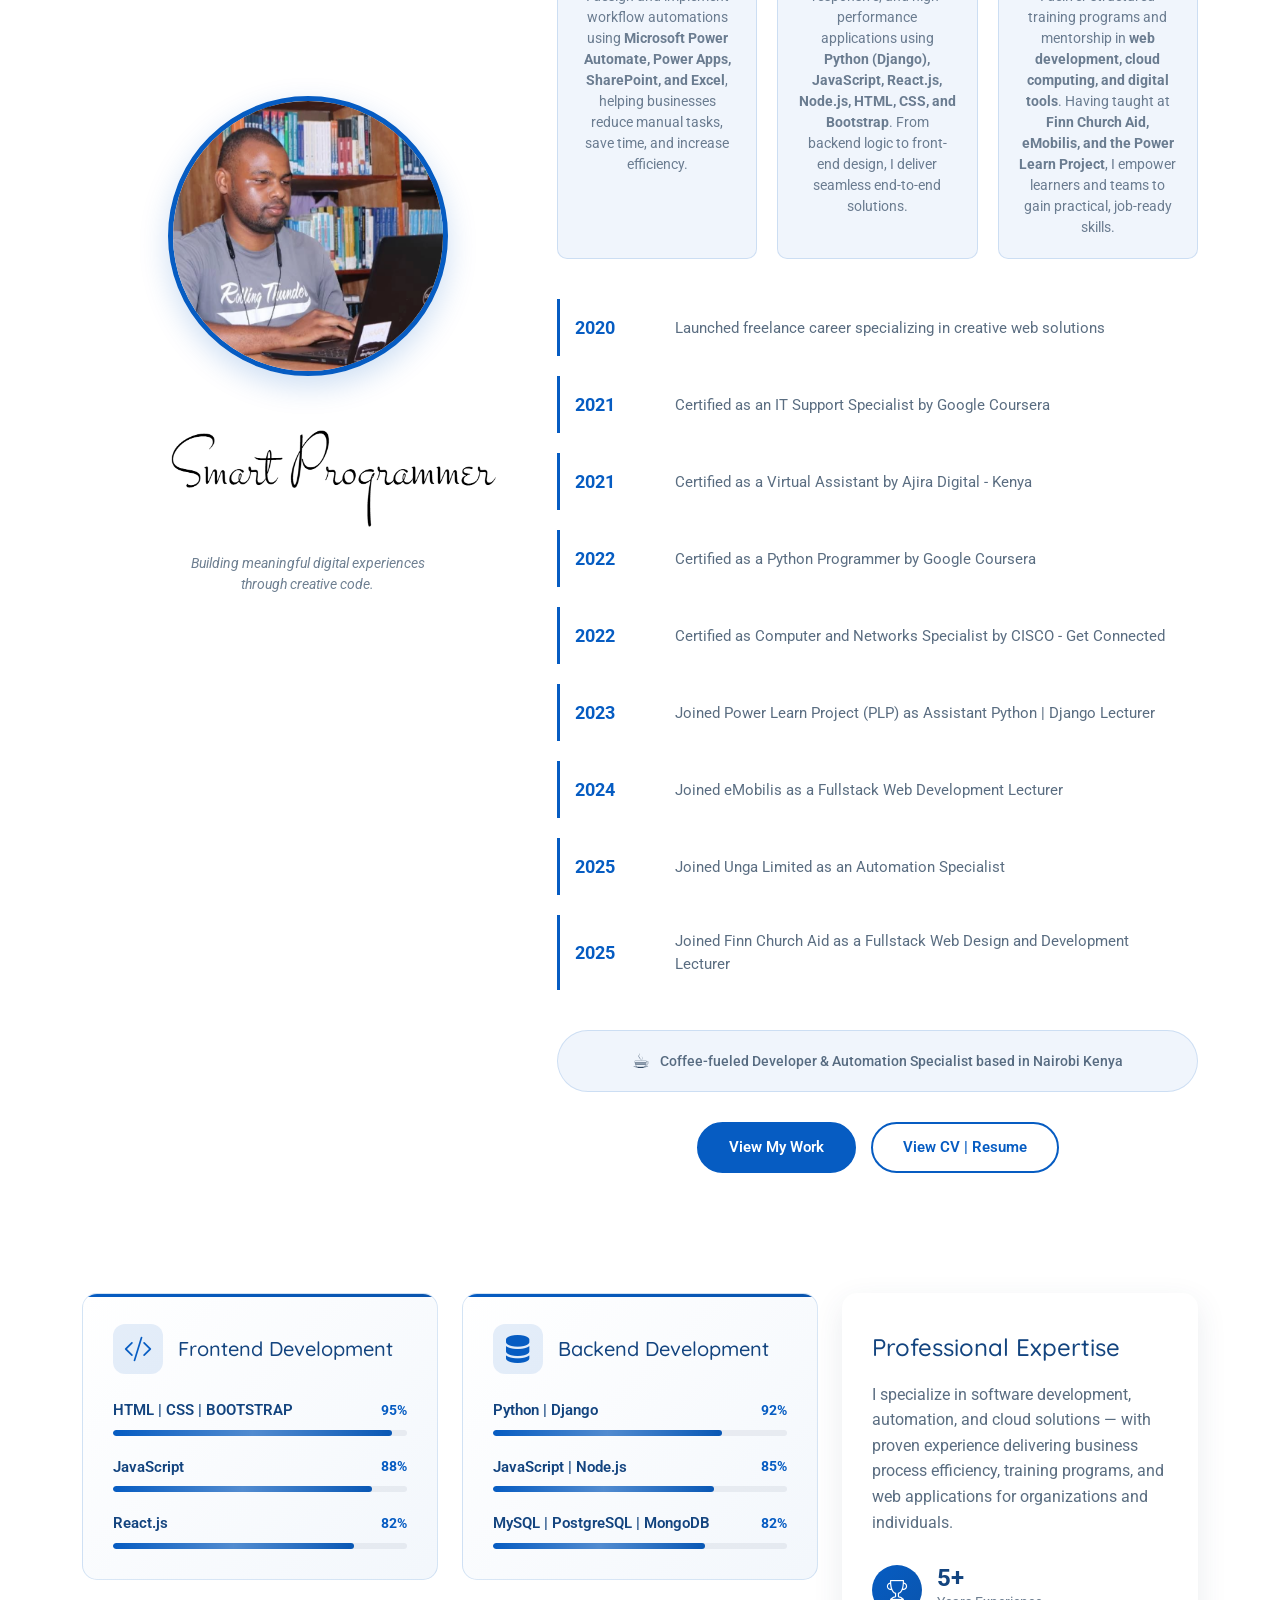
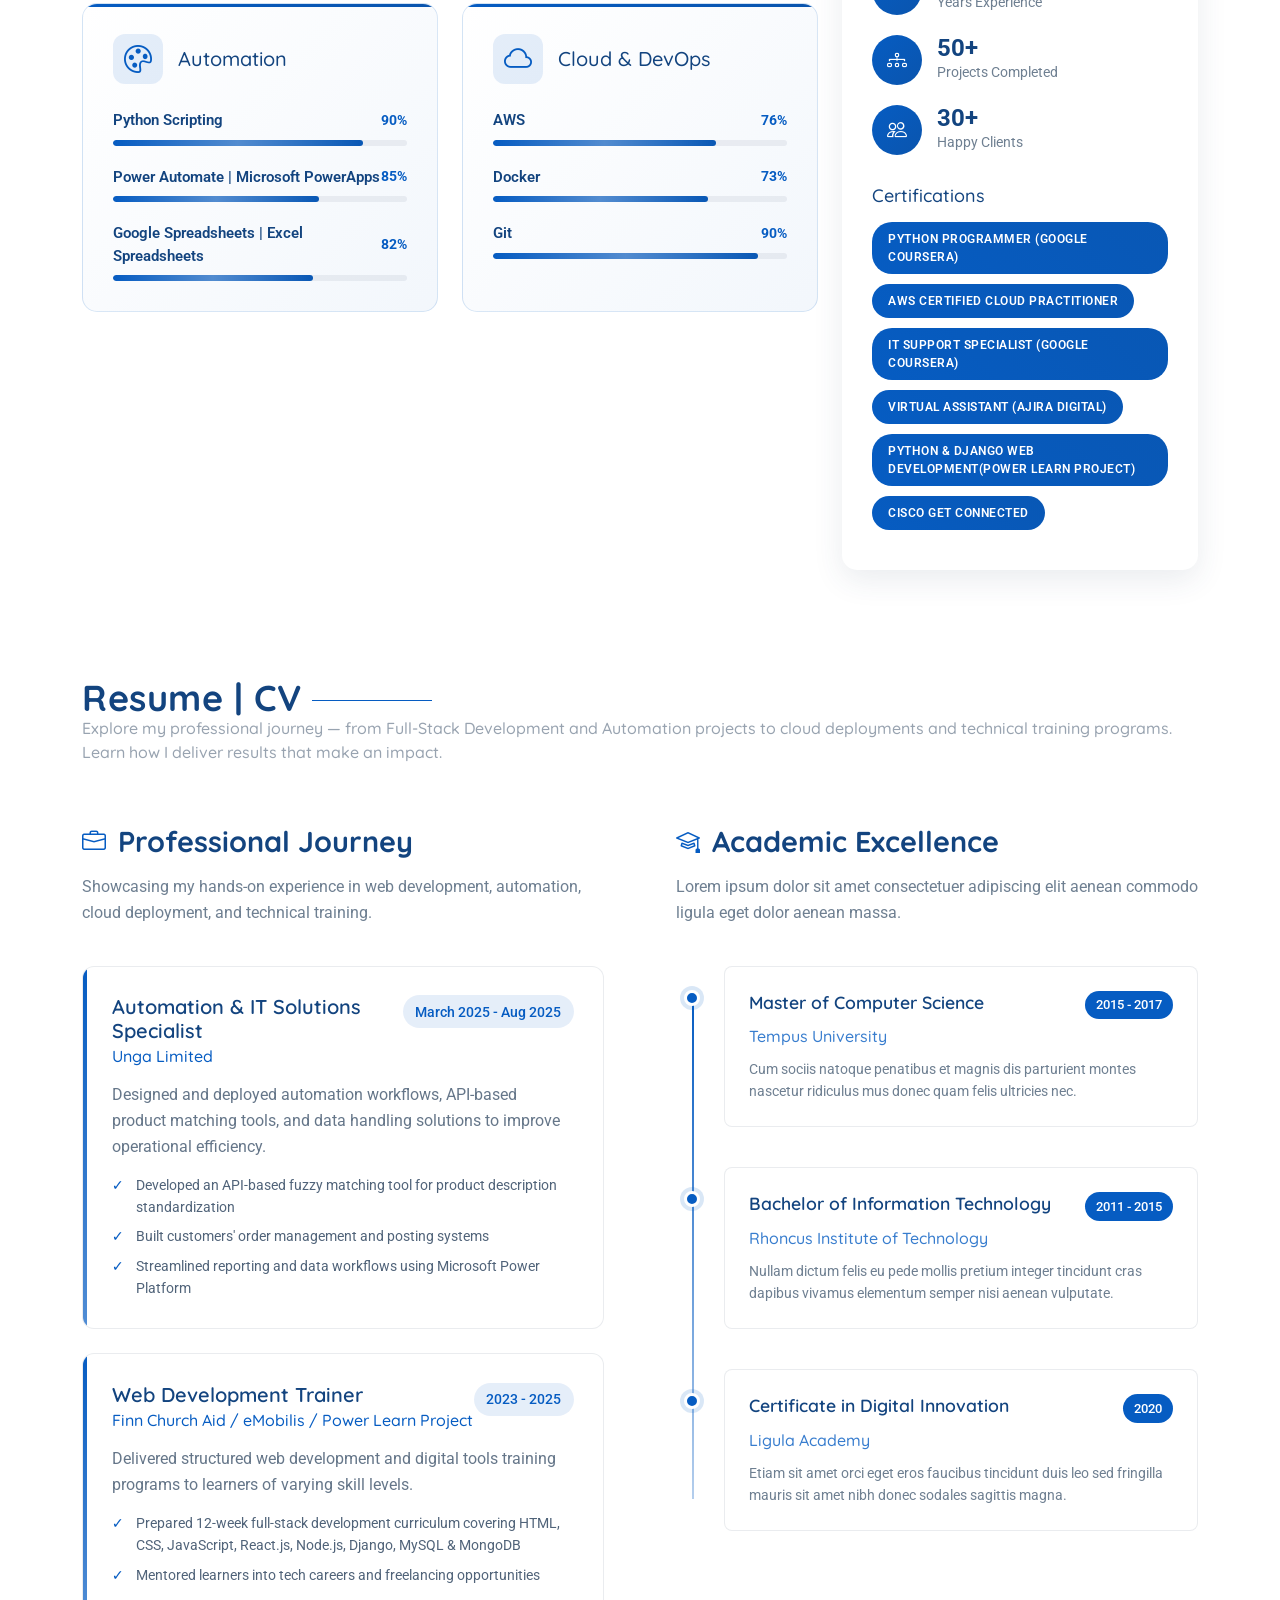
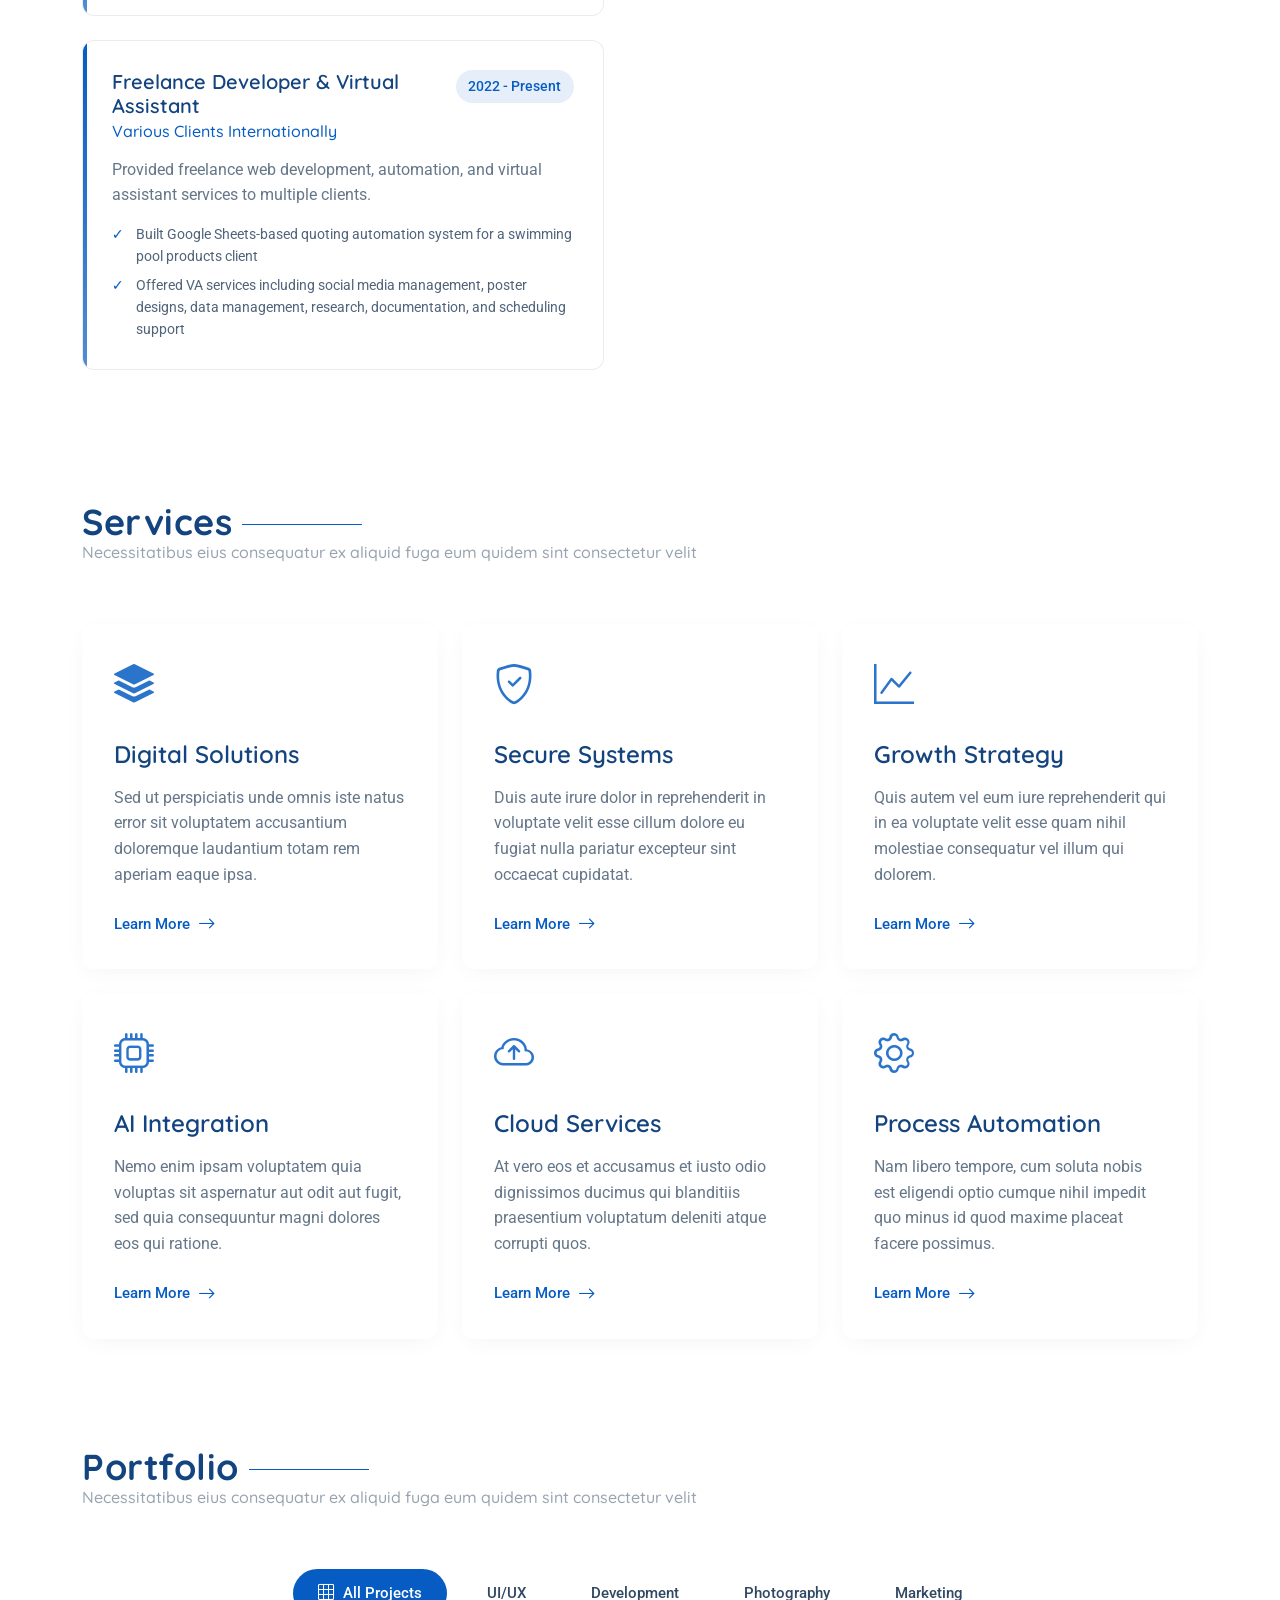
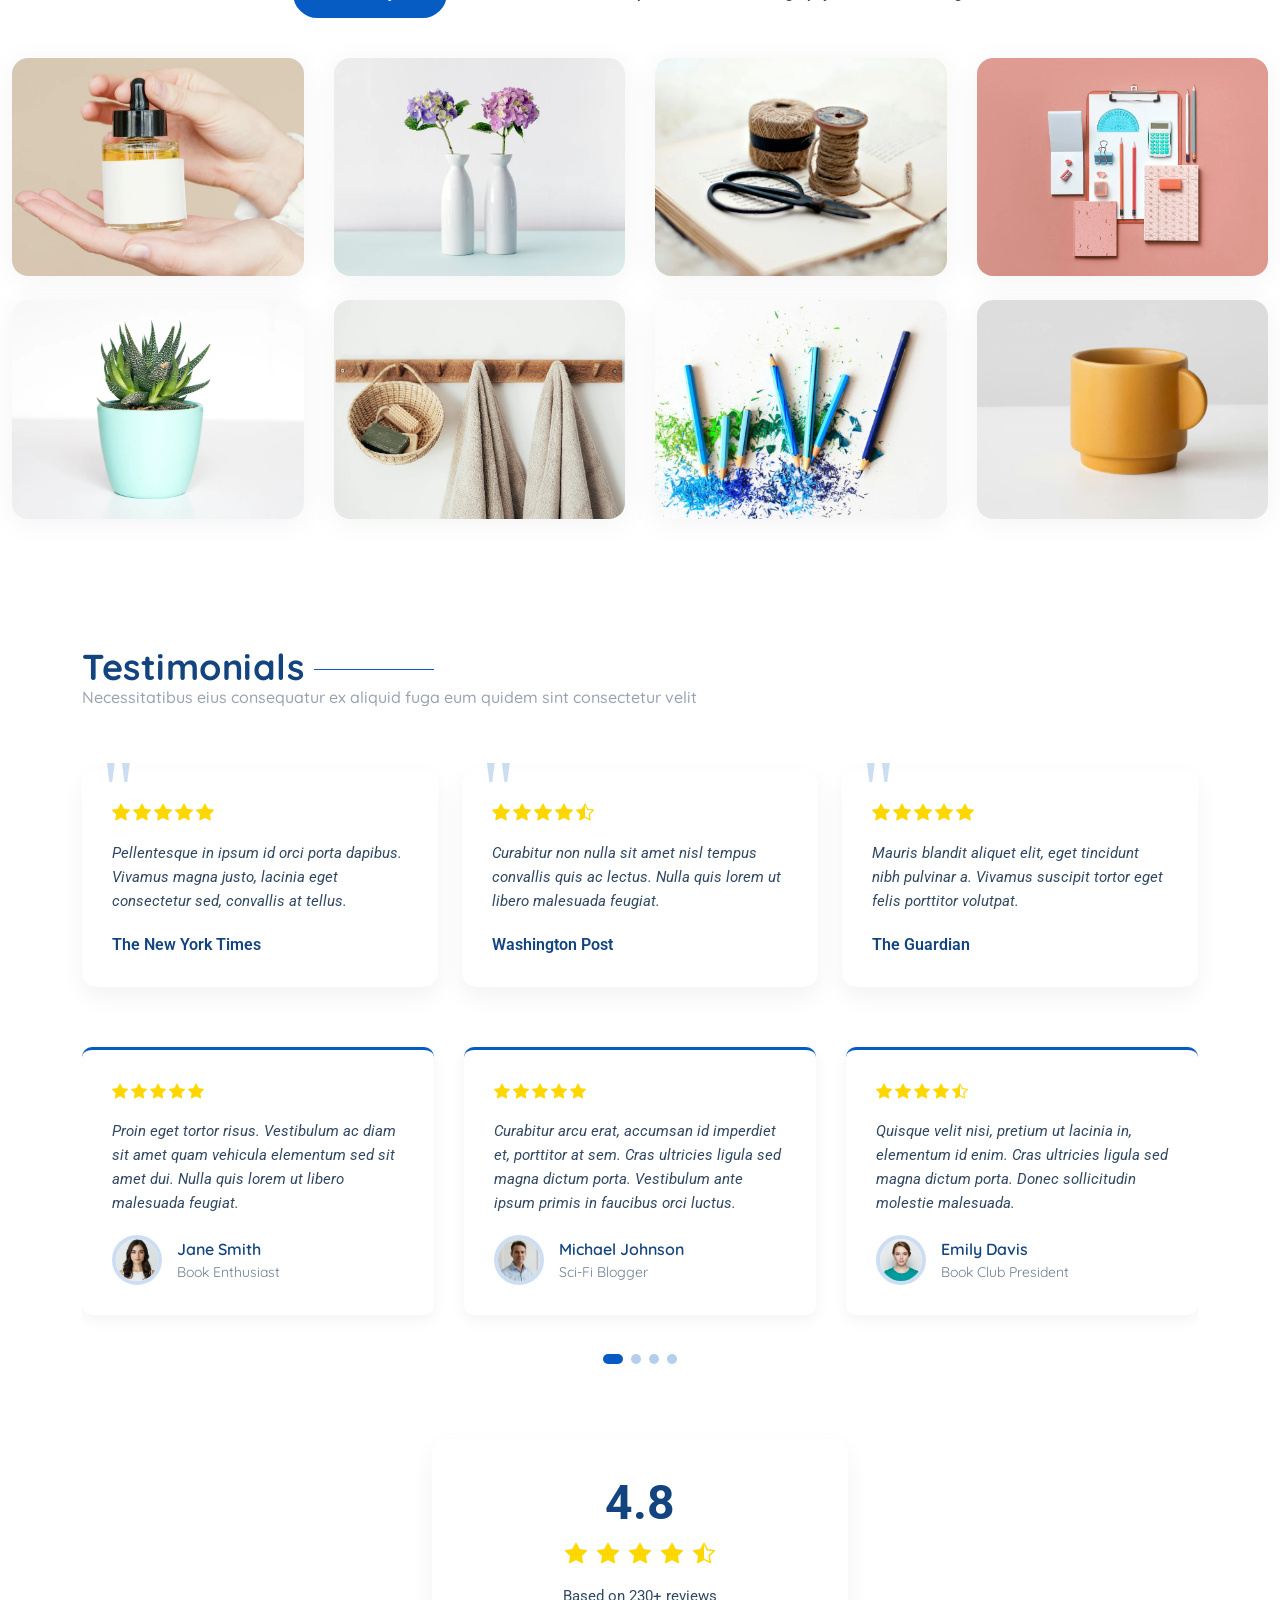
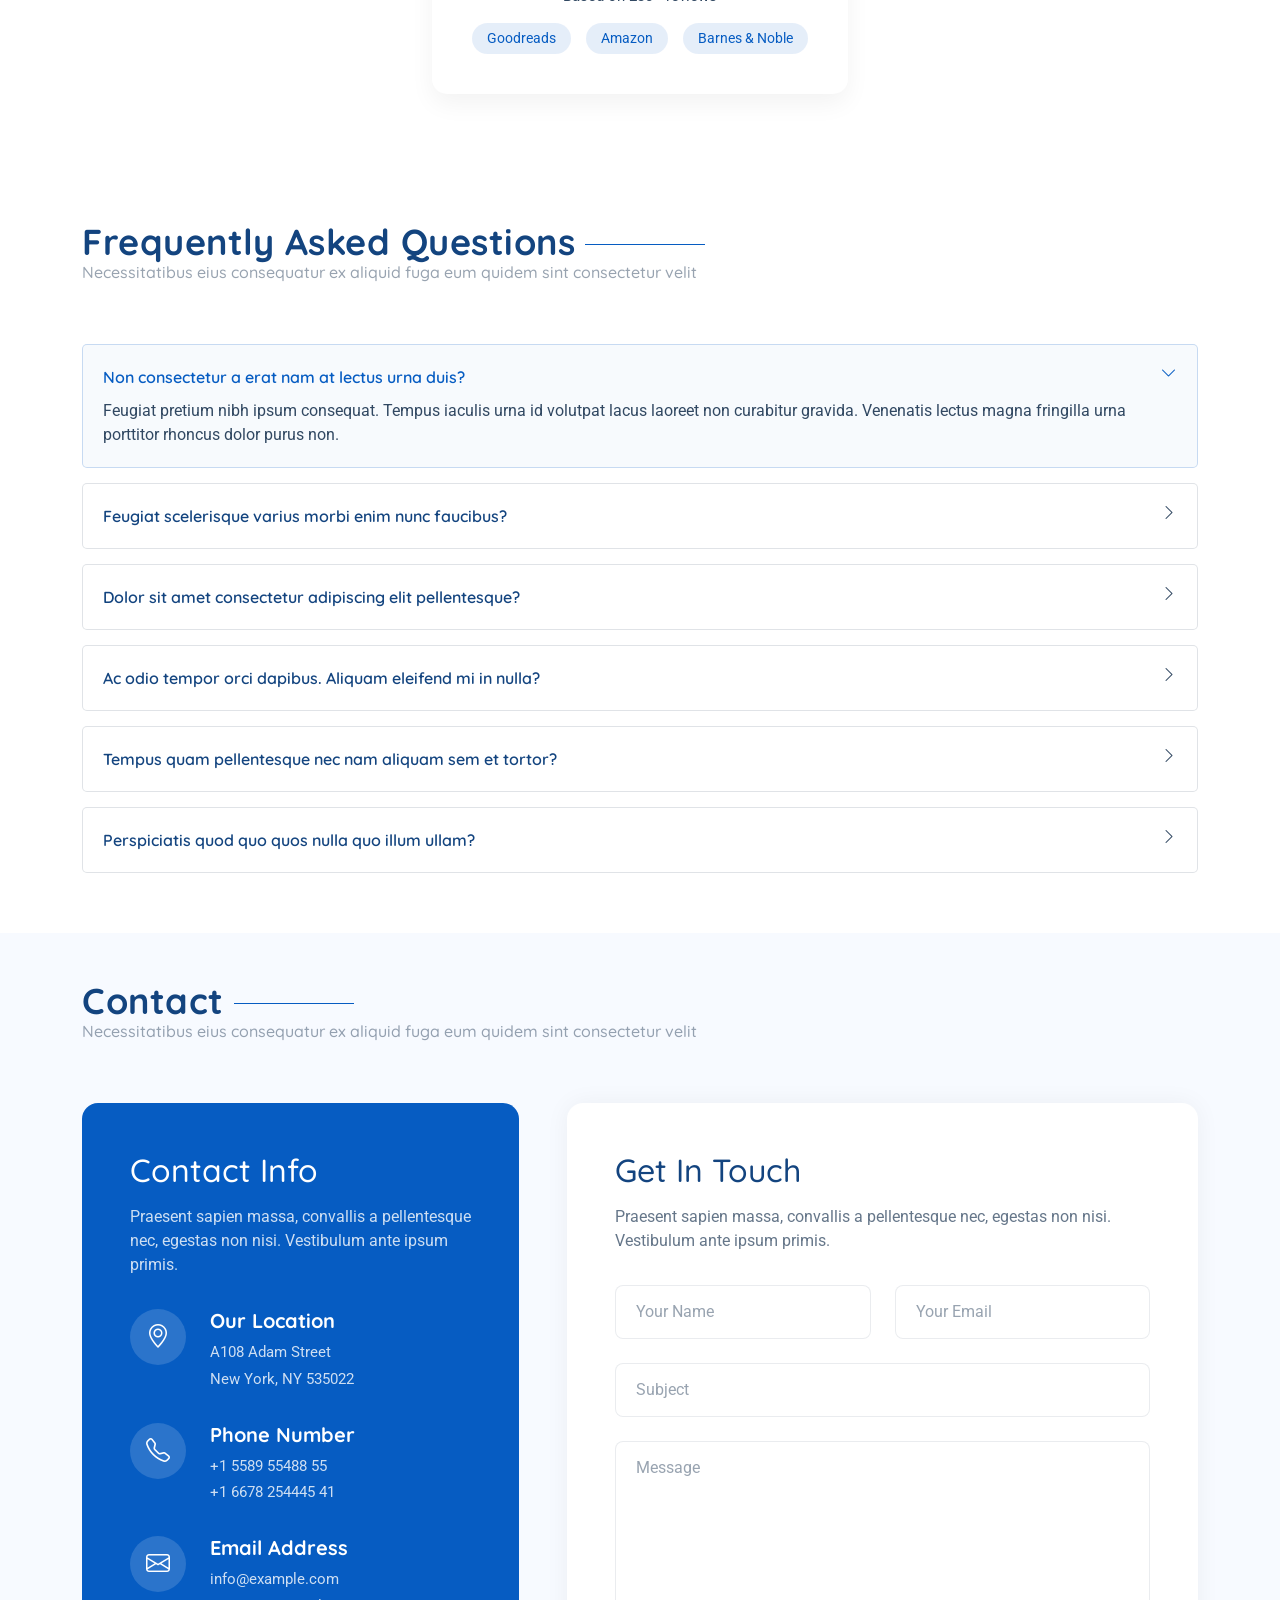
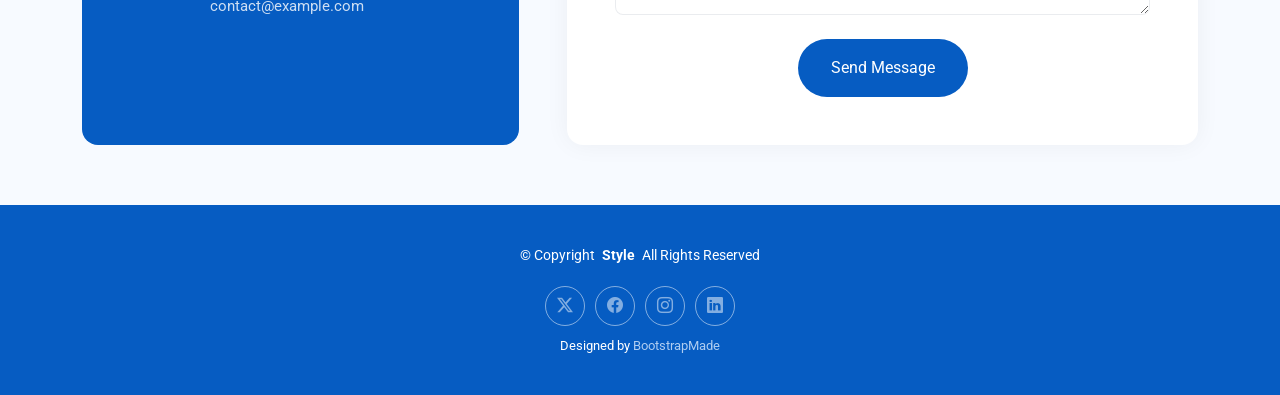
==== commit af8b2290: "professionalism content" ====
--- a/index.html
+++ b/index.html
@@ -291,7 +291,7 @@
                 </div>
                 <div class="action-buttons">
                   <a href="#portfolio" class="btn btn-primary">View My Work</a>
-                  <a href="#" class="btn btn-outline">View CV | Resume</a>
+                  <a href="#resume" class="btn btn-outline">View CV | Resume</a>
                 </div>
               </div>
 
@@ -479,7 +479,10 @@
           <div class="col-lg-4">
             <div class="skills-summary" data-aos="fade-left" data-aos-delay="200">
               <h3>Professional Expertise</h3>
-              <p>Lorem ipsum dolor sit amet, consectetur adipiscing elit. Sed do eiusmod tempor incididunt ut labore et dolore magna aliqua. Ut enim ad minim veniam.</p>
+              <p>I specialize in software development, automation, and cloud solutions — 
+                with proven experience delivering business process efficiency, training programs, and web applications 
+                for organizations and individuals.
+              </p>
 
               <div class="summary-stats">
                 <div class="stat-item" data-aos="zoom-in" data-aos-delay="300">
@@ -516,10 +519,12 @@
               <div class="skills-badges" data-aos="fade-up" data-aos-delay="600">
                 <h4>Certifications</h4>
                 <div class="badge-list">
-                  <div class="skill-badge">AWS Certified</div>
-                  <div class="skill-badge">Laravel Expert</div>
-                  <div class="skill-badge">Vue.js Developer</div>
-                  <div class="skill-badge">UI/UX Design</div>
+                  <div class="skill-badge">Python Programmer (Google Coursera)</div>
+                  <div class="skill-badge">AWS Certified Cloud Practitioner</div>
+                  <div class="skill-badge">IT Support Specialist (Google Coursera)</div>
+                  <div class="skill-badge">Virtual Assistant (Ajira Digital)</div>
+                  <div class="skill-badge">Python & Django Web Development(Power Learn Project)</div>
+                  <div class="skill-badge">CISCO Get Connected</div>
                 </div>
               </div>
             </div><!-- End Skills Summary -->
@@ -535,8 +540,11 @@
 
       <!-- Section Title -->
       <div class="container section-title">
-        <h2>Resume</h2>
-        <p>Necessitatibus eius consequatur ex aliquid fuga eum quidem sint consectetur velit</p>
+        <h2>Resume | CV</h2>
+        <p>
+          Explore my professional journey — from Full-Stack Development and Automation projects to cloud deployments and 
+          technical training programs. Learn how I deliver results that make an impact.
+        </p>
       </div><!-- End Section Title -->
 
       <div class="container" data-aos="fade-up" data-aos-delay="100">
@@ -546,57 +554,70 @@
             <div class="experience-section">
               <div class="section-header">
                 <h2><i class="bi bi-briefcase"></i> Professional Journey</h2>
-                <p class="section-subtitle">Pellentesque habitant morbi tristique senectus et netus et malesuada fames ac turpis egestas vestibulum tortor quam.</p>
+                <p class="section-subtitle">
+                  Showcasing my hands-on experience in web development, automation, cloud deployment, and technical training.
+                </p>
               </div>
 
               <div class="experience-cards">
                 <div class="experience-card" data-aos="zoom-in" data-aos-delay="300">
                   <div class="card-header">
                     <div class="role-info">
-                      <h3>Technical Director</h3>
-                      <h4>Proin Corporation</h4>
-                    </div>
-                    <span class="duration">2022 - Present</span>
-                  </div>
-                  <div class="card-body">
-                    <p>Vestibulum ante ipsum primis in faucibus orci luctus et ultrices posuere cubilia curae mauris viverra veniam sit amet lacus cursus.</p>
-                    <ul class="achievements">
-                      <li>Managed cross-functional teams of 15+ professionals</li>
-                      <li>Implemented agile methodologies resulting in 40% efficiency gain</li>
-                      <li>Led digital transformation initiatives worth $2M+</li>
-                    </ul>
-                  </div>
-                </div>
-
-                <div class="experience-card" data-aos="zoom-in" data-aos-delay="400">
-                  <div class="card-header">
-                    <div class="role-info">
-                      <h3>Senior Development Manager</h3>
-                      <h4>Consectetur Solutions Inc</h4>
-                    </div>
-                    <span class="duration">2018 - 2022</span>
-                  </div>
-                  <div class="card-body">
-                    <p>Donec quam felis ultricies nec pellentesque eu pretium quis sem nulla consequat massa quis enim donec pede justo fringilla vel.</p>
-                  </div>
-                </div>
-
-                <div class="experience-card" data-aos="zoom-in" data-aos-delay="500">
-                  <div class="card-header">
-                    <div class="role-info">
-                      <h3>Product Development Specialist</h3>
-                      <h4>Adipiscing Technologies</h4>
-                    </div>
-                    <span class="duration">2015 - 2018</span>
-                  </div>
-                  <div class="card-body">
-                    <p>Nam quam nunc blandit vel luctus pulvinar hendrerit id lorem maecenas nec odio et ante tincidunt tempus donec vitae sapien ut.</p>
-                  </div>
-                </div>
+                      <h3>Automation & IT Solutions Specialist</h3>
+                      <h4>Unga Limited</h4>
+                    </div>
+                    <span class="duration">March 2025 - Aug 2025</span>
+                  </div>
+                    <div class="card-body">
+                      <p>Designed and deployed automation workflows, API-based product matching tools, and data handling solutions to improve operational efficiency.</p>
+                      <ul class="achievements">
+                        <li>Developed an API-based fuzzy matching tool for product description standardization</li>
+                        <li>Built customers' order management and posting systems</li>
+                        <li>Streamlined reporting and data workflows using Microsoft Power Platform</li>
+                      </ul>
+                    </div>
+                </div>
+
+              <div class="experience-card" data-aos="zoom-in" data-aos-delay="400">
+                <div class="card-header">
+                  <div class="role-info">
+                    <h3>Web Development Trainer</h3>
+                    <h4>Finn Church Aid / eMobilis / Power Learn Project</h4>
+                  </div>
+                  <span class="duration">2023 - 2025</span>
+                </div>
+                <div class="card-body">
+                  <p>Delivered structured web development and digital tools training programs to learners of varying skill levels.</p>
+                  <ul class="achievements">
+                    <li>Prepared 12-week full-stack development curriculum covering HTML, CSS, JavaScript, React.js, Node.js, Django, MySQL & MongoDB</li>
+                    <li>Mentored learners into tech careers and freelancing opportunities</li>
+                  </ul>
+                </div>
+              </div>
+
+              <div class="experience-card" data-aos="zoom-in" data-aos-delay="500">
+                <div class="card-header">
+                  <div class="role-info">
+                    <h3>Freelance Developer & Virtual Assistant</h3>
+                    <h4>Various Clients Internationally</h4>
+                  </div>
+                  <span class="duration">2022 - Present</span>
+                </div>
+                <div class="card-body">
+                  <p>Provided freelance web development, automation, and virtual assistant services to multiple clients.</p>
+                  <ul class="achievements">
+                    <li>Built Google Sheets-based quoting automation system for a swimming pool products client</li>
+                    <li>Offered VA services including social media management, poster designs, data management, research, documentation, and scheduling support</li>
+                  </ul>
+                </div>
+              </div>
+
               </div>
             </div>
           </div>
-
+          <!-- End of professionalism -->
+
+          <!-- Education  -->
           <div class="col-lg-6" data-aos="fade-left" data-aos-delay="200">
             <div class="education-section">
               <div class="section-header">
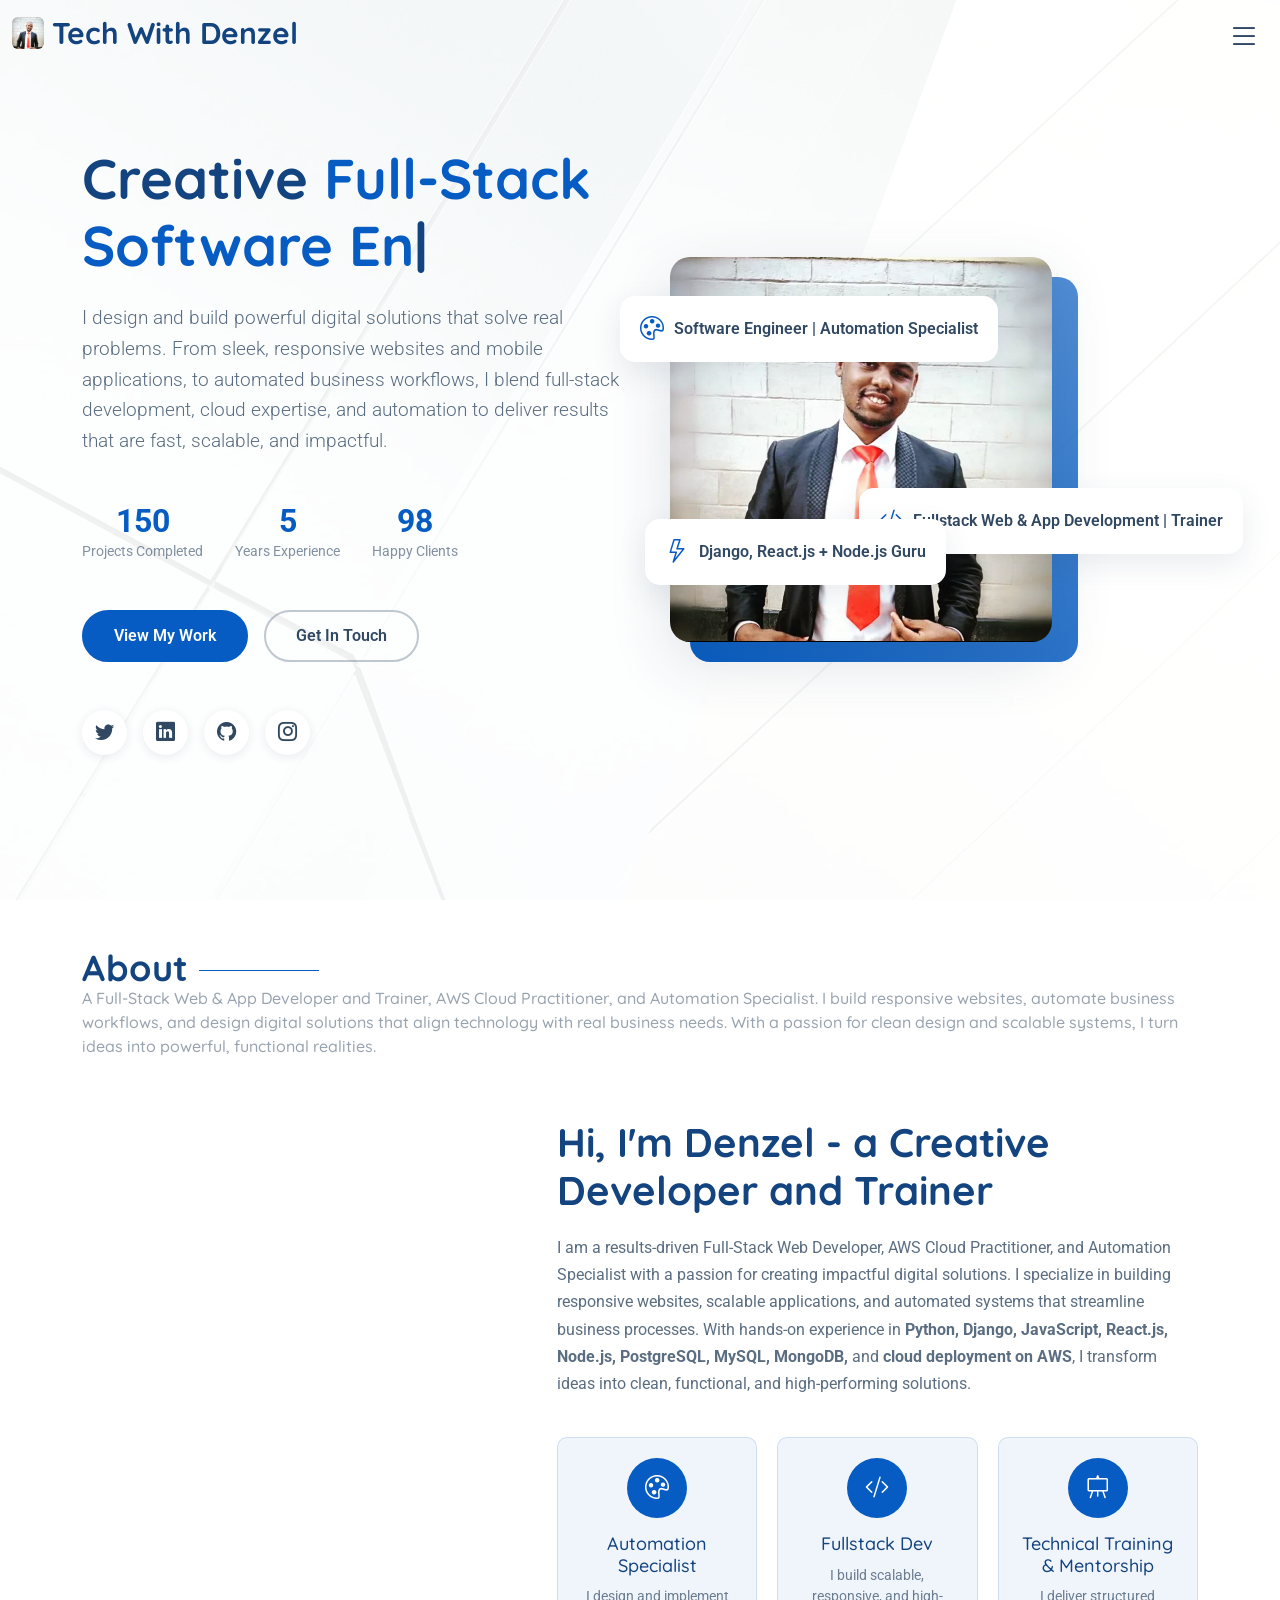
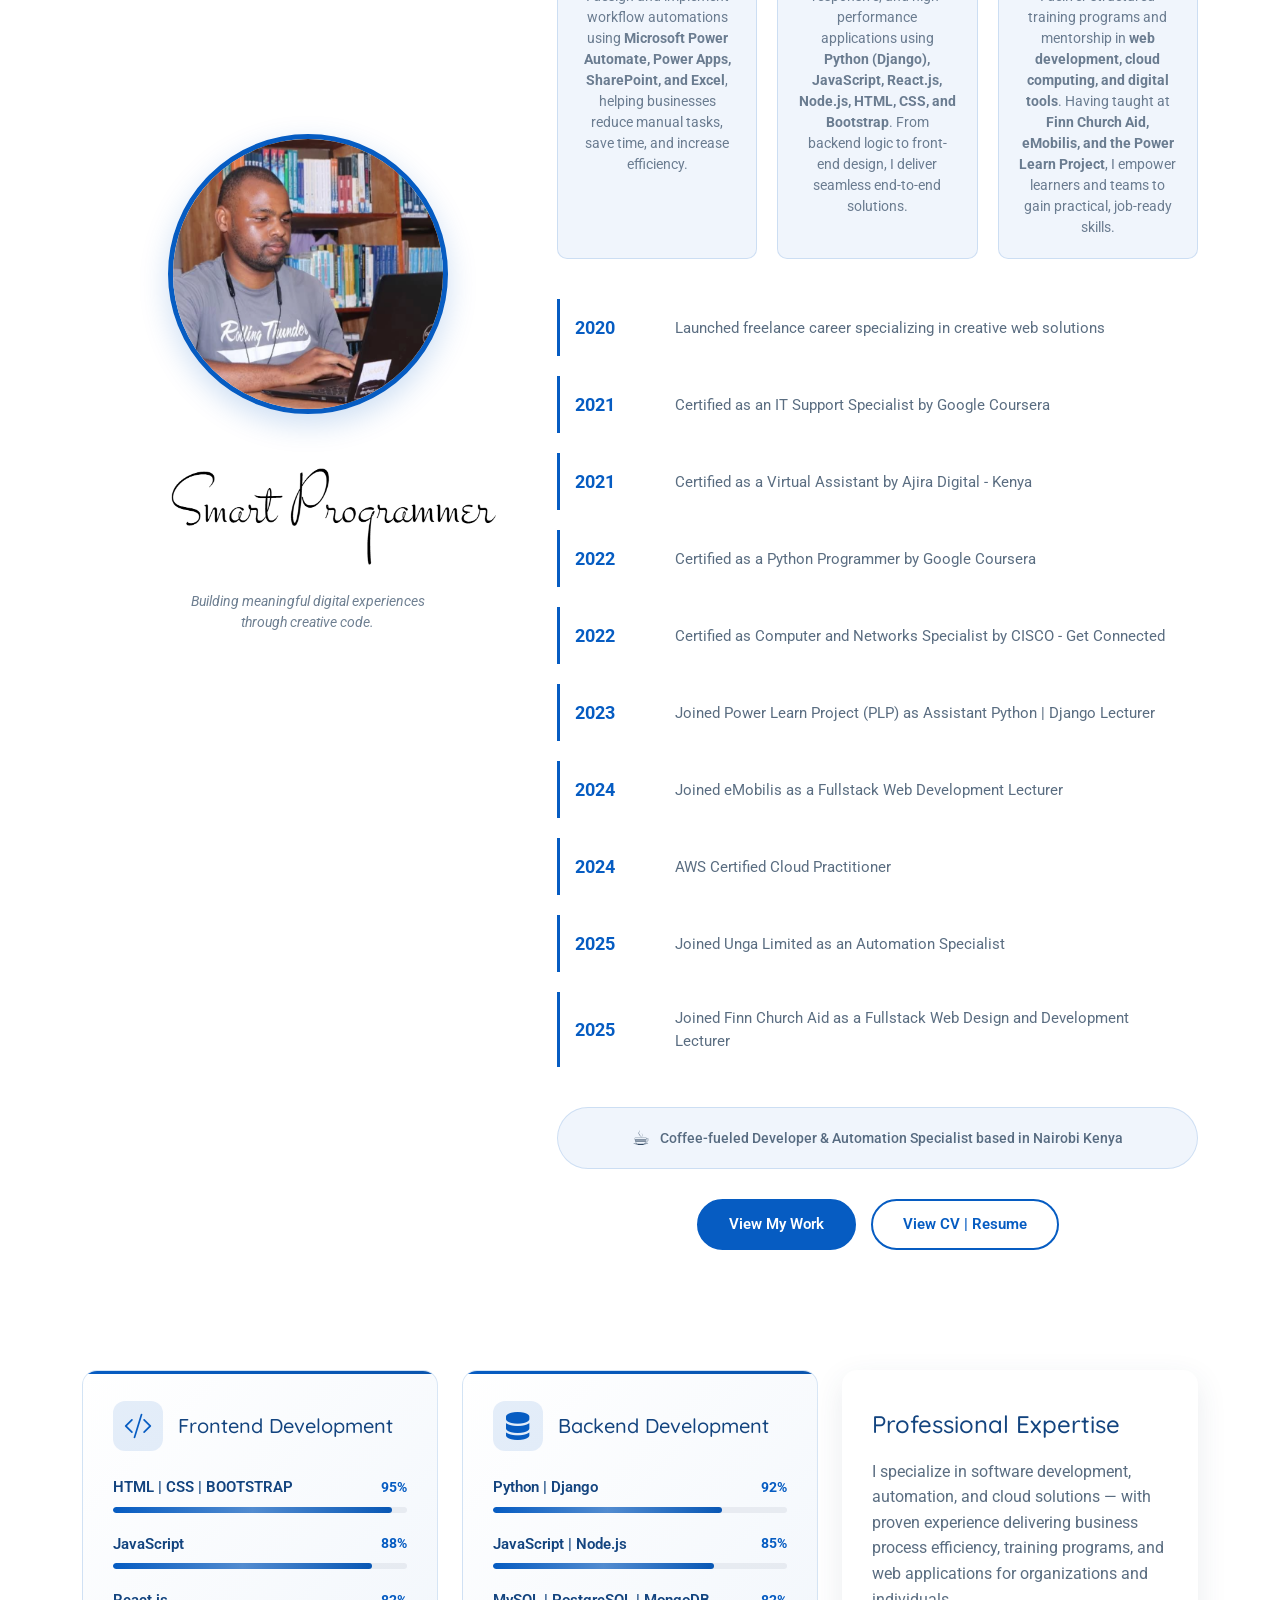
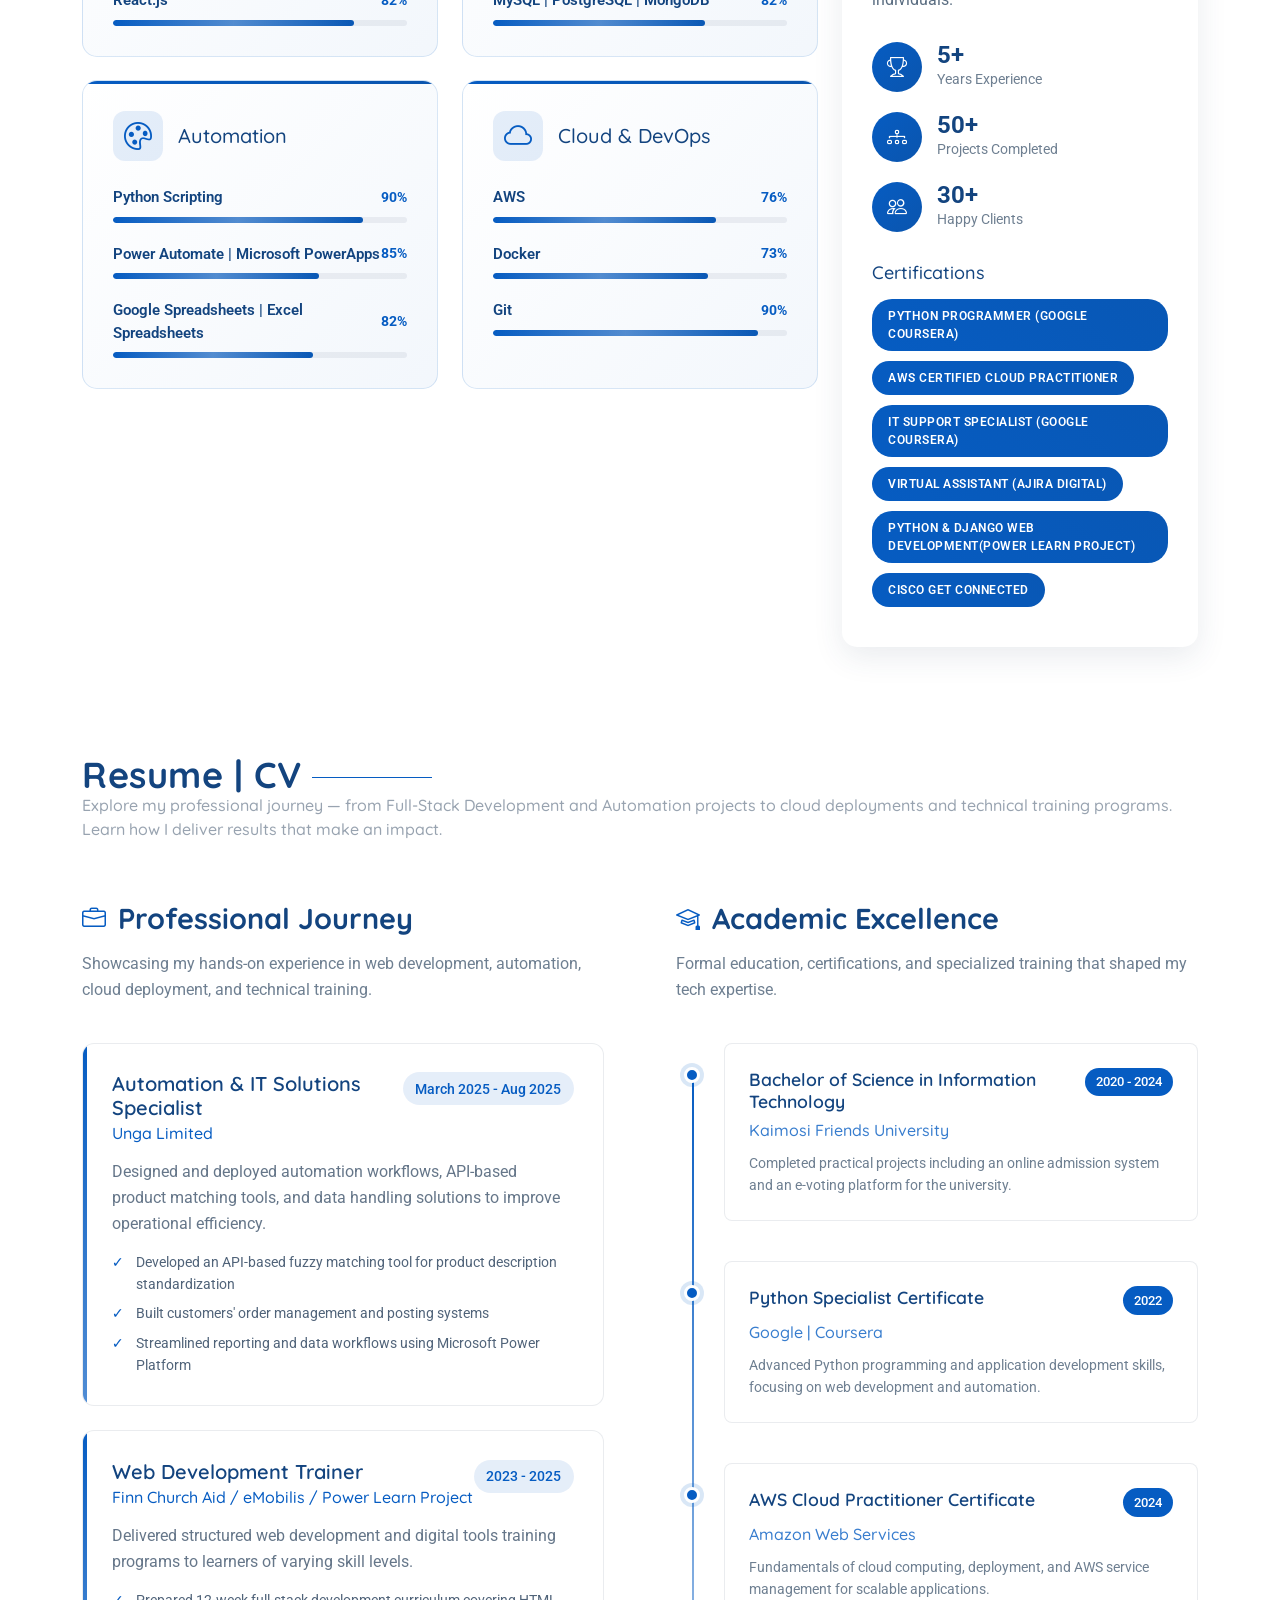
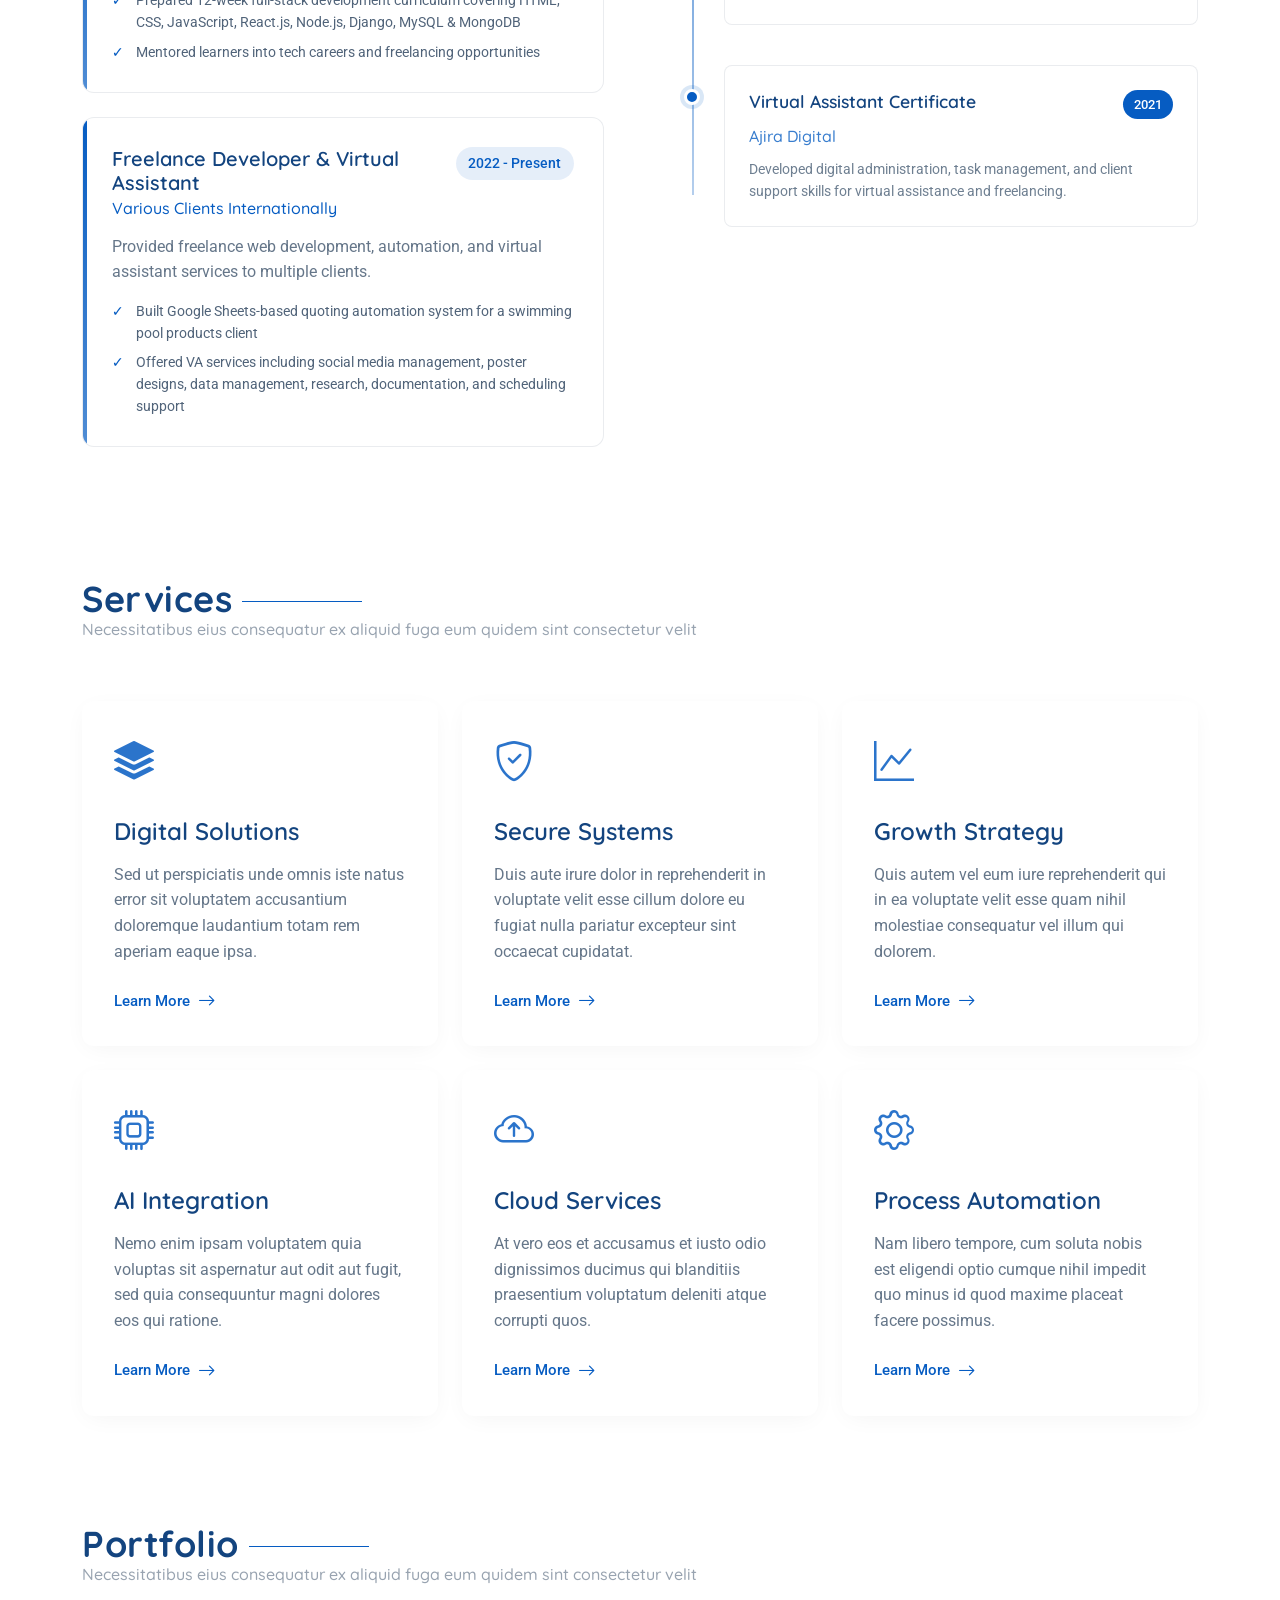
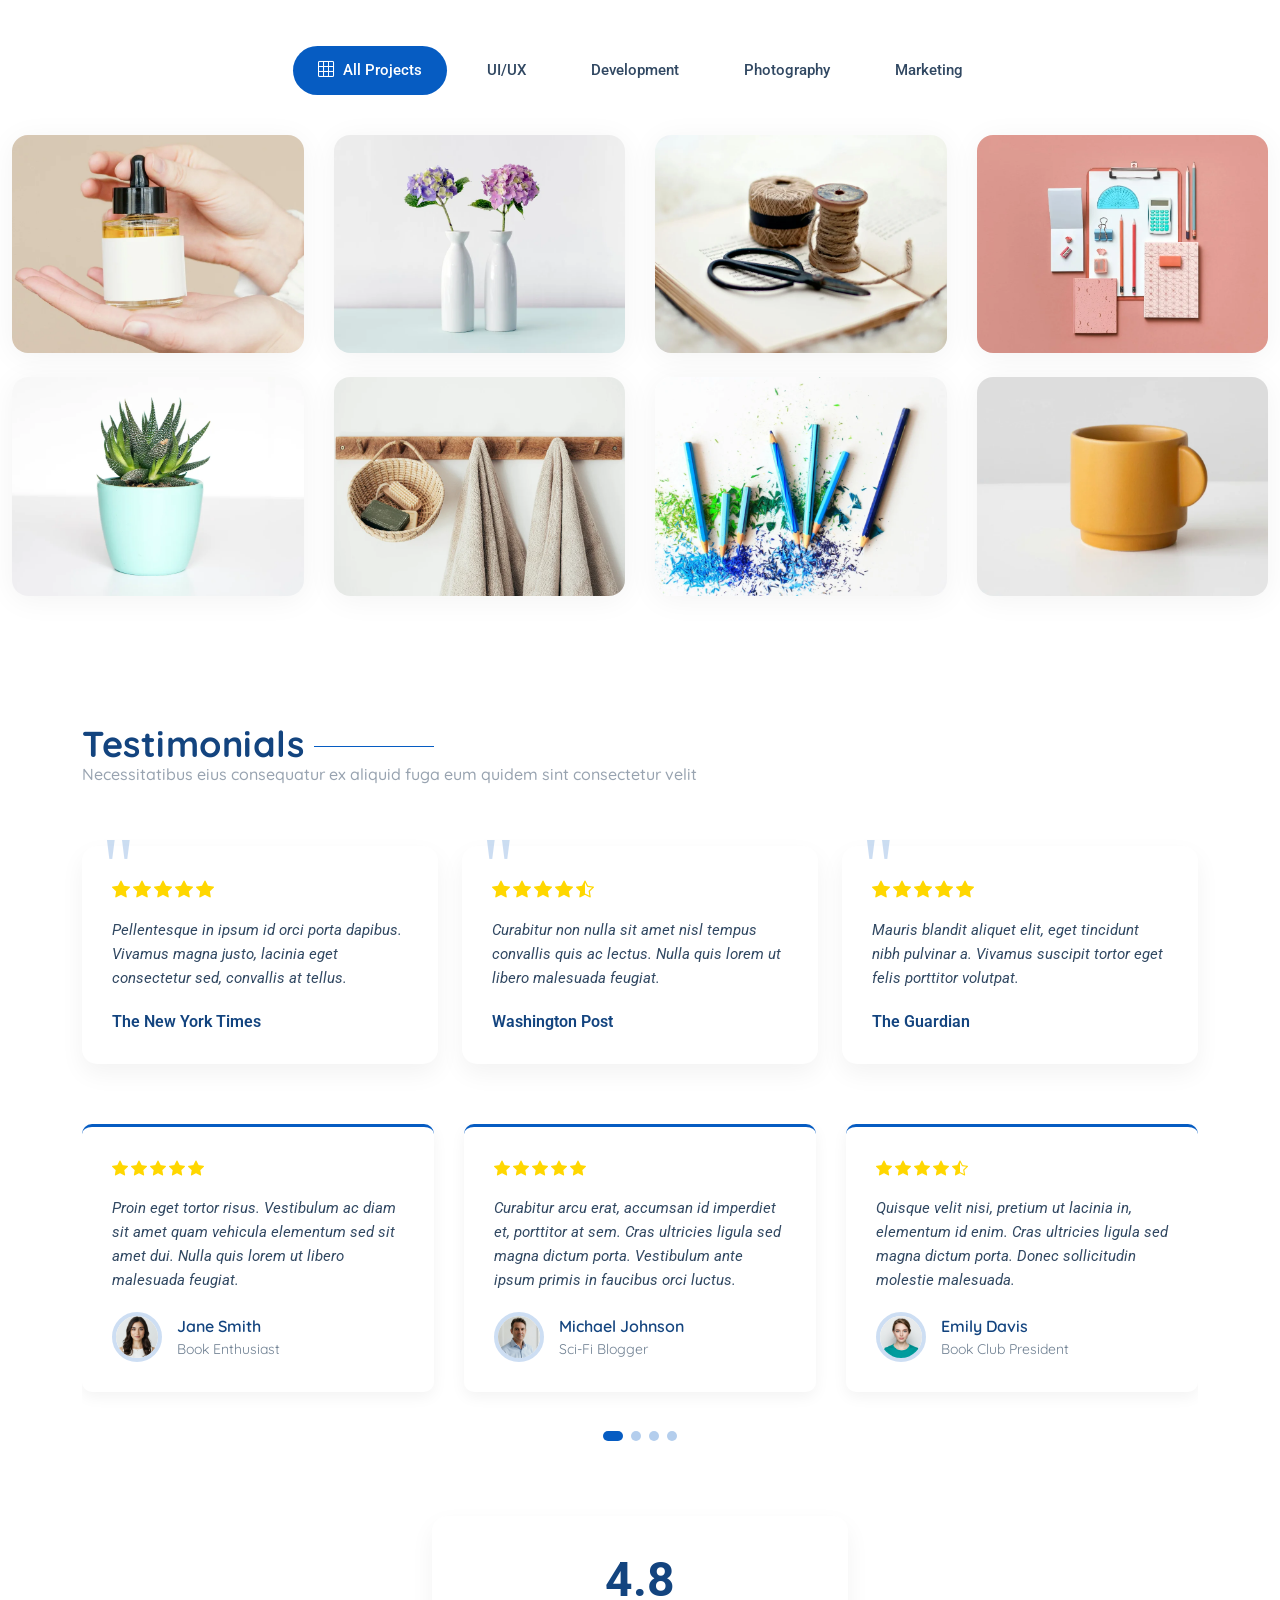
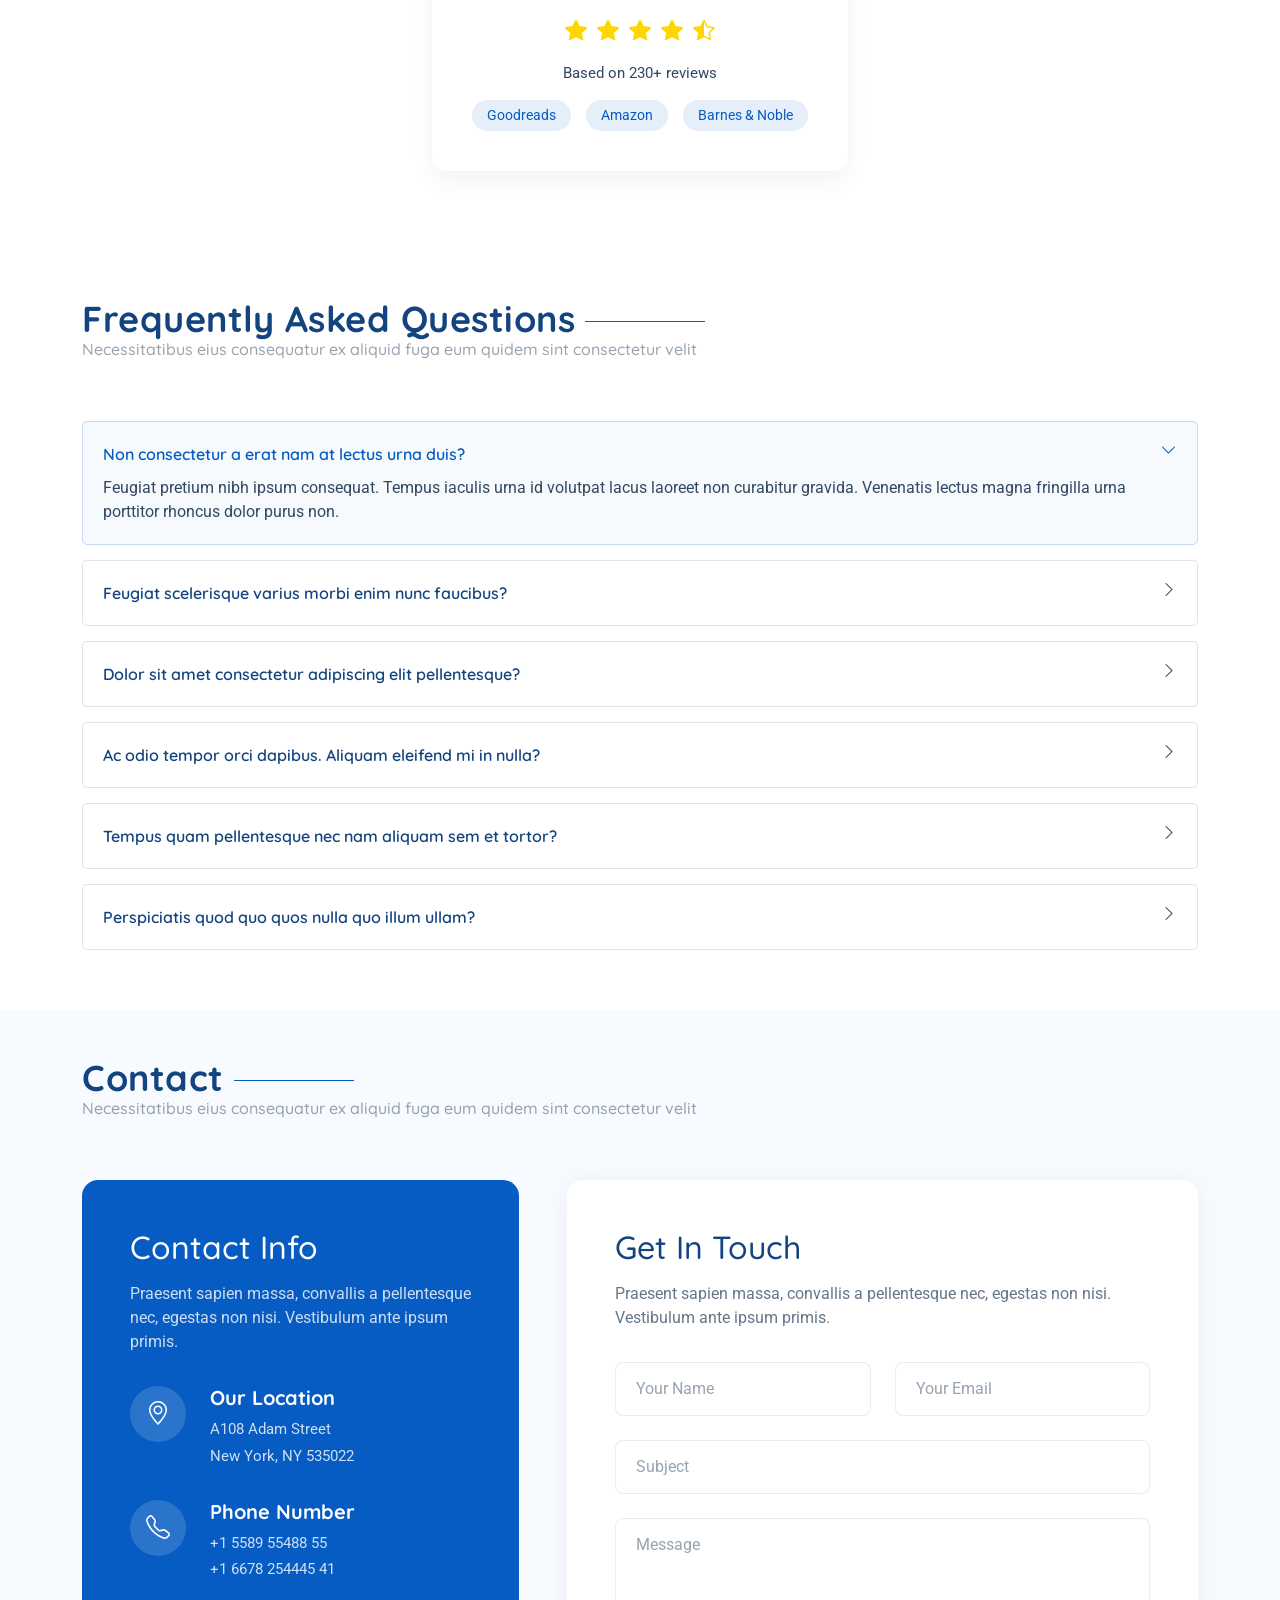
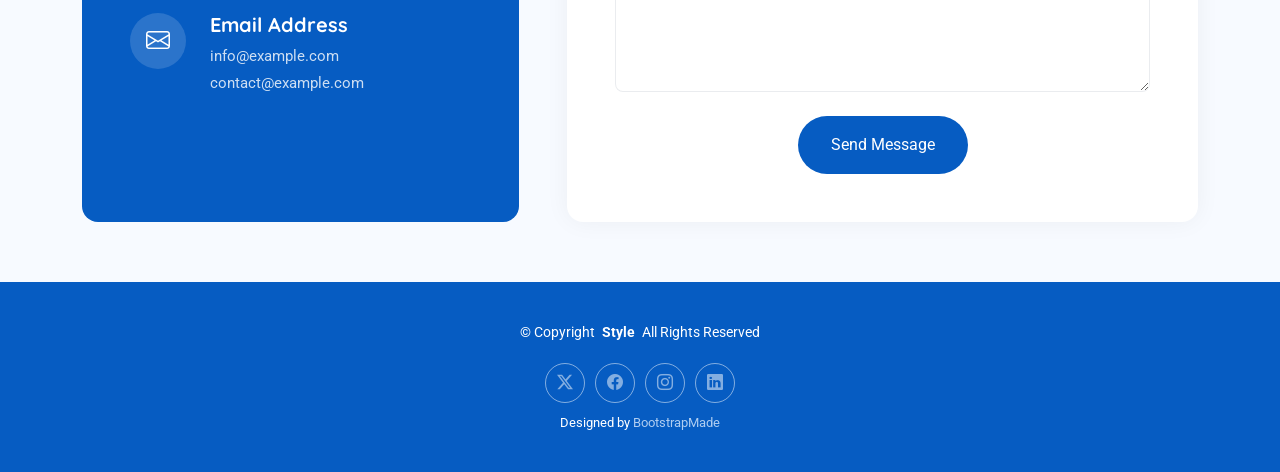
==== commit 731f98b2: "end of education" ====
--- a/index.html
+++ b/index.html
@@ -275,6 +275,10 @@
                   <div class="description">Joined eMobilis as a Fullstack Web Development Lecturer</div>
                 </div>
                 <div class="timeline-item">
+                  <div class="year">2024</div>
+                  <div class="description">AWS Certified Cloud Practitioner</div>
+                </div>
+                <div class="timeline-item">
                   <div class="year">2025</div>
                   <div class="description">Joined Unga Limited as an Automation Specialist</div>
                 </div>
@@ -622,7 +626,7 @@
             <div class="education-section">
               <div class="section-header">
                 <h2><i class="bi bi-mortarboard"></i> Academic Excellence</h2>
-                <p class="section-subtitle">Lorem ipsum dolor sit amet consectetuer adipiscing elit aenean commodo ligula eget dolor aenean massa.</p>
+                <p class="section-subtitle">Formal education, certifications, and specialized training that shaped my tech expertise.</p>
               </div>
 
               <div class="education-timeline">
@@ -632,11 +636,11 @@
                   <div class="timeline-marker"></div>
                   <div class="education-content">
                     <div class="degree-header">
-                      <h3>Master of Computer Science</h3>
-                      <span class="year">2015 - 2017</span>
-                    </div>
-                    <h4 class="institution">Tempus University</h4>
-                    <p>Cum sociis natoque penatibus et magnis dis parturient montes nascetur ridiculus mus donec quam felis ultricies nec.</p>
+                      <h3>Bachelor of Science in Information Technology</h3>
+                      <span class="year">2020 - 2024</span>
+                    </div>
+                    <h4 class="institution">Kaimosi Friends University</h4>
+                    <p>Completed practical projects including an online admission system and an e-voting platform for the university.</p>
                   </div>
                 </div>
 
@@ -644,11 +648,11 @@
                   <div class="timeline-marker"></div>
                   <div class="education-content">
                     <div class="degree-header">
-                      <h3>Bachelor of Information Technology</h3>
-                      <span class="year">2011 - 2015</span>
-                    </div>
-                    <h4 class="institution">Rhoncus Institute of Technology</h4>
-                    <p>Nullam dictum felis eu pede mollis pretium integer tincidunt cras dapibus vivamus elementum semper nisi aenean vulputate.</p>
+                      <h3>Python Specialist Certificate</h3>
+                      <span class="year">2022</span>
+                    </div>
+                    <h4 class="institution">Google | Coursera</h4>
+                    <p>Advanced Python programming and application development skills, focusing on web development and automation.</p>
                   </div>
                 </div>
 
@@ -656,16 +660,31 @@
                   <div class="timeline-marker"></div>
                   <div class="education-content">
                     <div class="degree-header">
-                      <h3>Certificate in Digital Innovation</h3>
-                      <span class="year">2020</span>
-                    </div>
-                    <h4 class="institution">Ligula Academy</h4>
-                    <p>Etiam sit amet orci eget eros faucibus tincidunt duis leo sed fringilla mauris sit amet nibh donec sodales sagittis magna.</p>
-                  </div>
-                </div>
+                      <h3>AWS Cloud Practitioner Certificate</h3>
+                      <span class="year">2024</span>
+                    </div>
+                    <h4 class="institution">Amazon Web Services</h4>
+                    <p>Fundamentals of cloud computing, deployment, and AWS service management for scalable applications.</p>
+                  </div>
+                </div>
+
+                <div class="education-item" data-aos="slide-up" data-aos-delay="600">
+                  <div class="timeline-marker"></div>
+                  <div class="education-content">
+                    <div class="degree-header">
+                      <h3>Virtual Assistant Certificate</h3>
+                      <span class="year">2021</span>
+                    </div>
+                    <h4 class="institution">Ajira Digital</h4>
+                    <p>Developed digital administration, task management, and client support skills for virtual assistance and freelancing.</p>
+                  </div>
+                </div>
+
               </div>
             </div>
           </div>
+          <!-- End of education -->
+
         </div>
 
       </div>
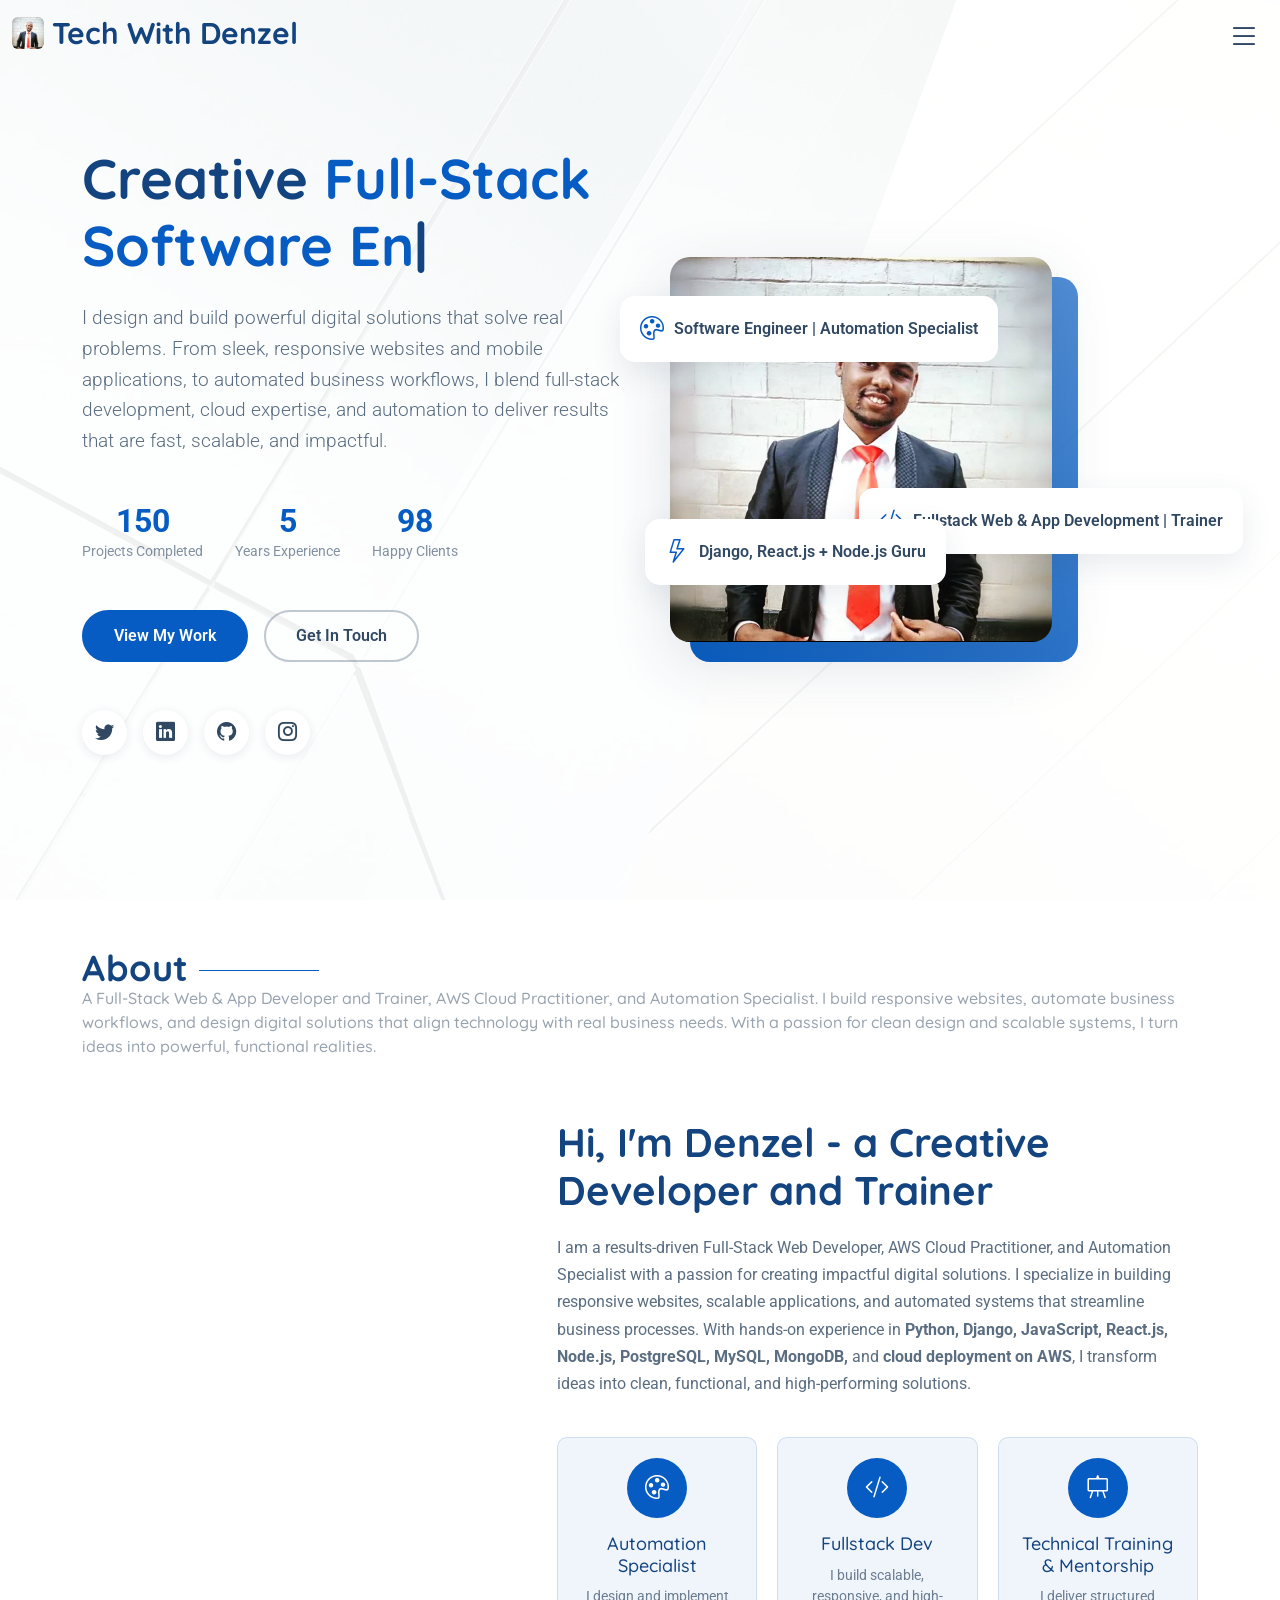
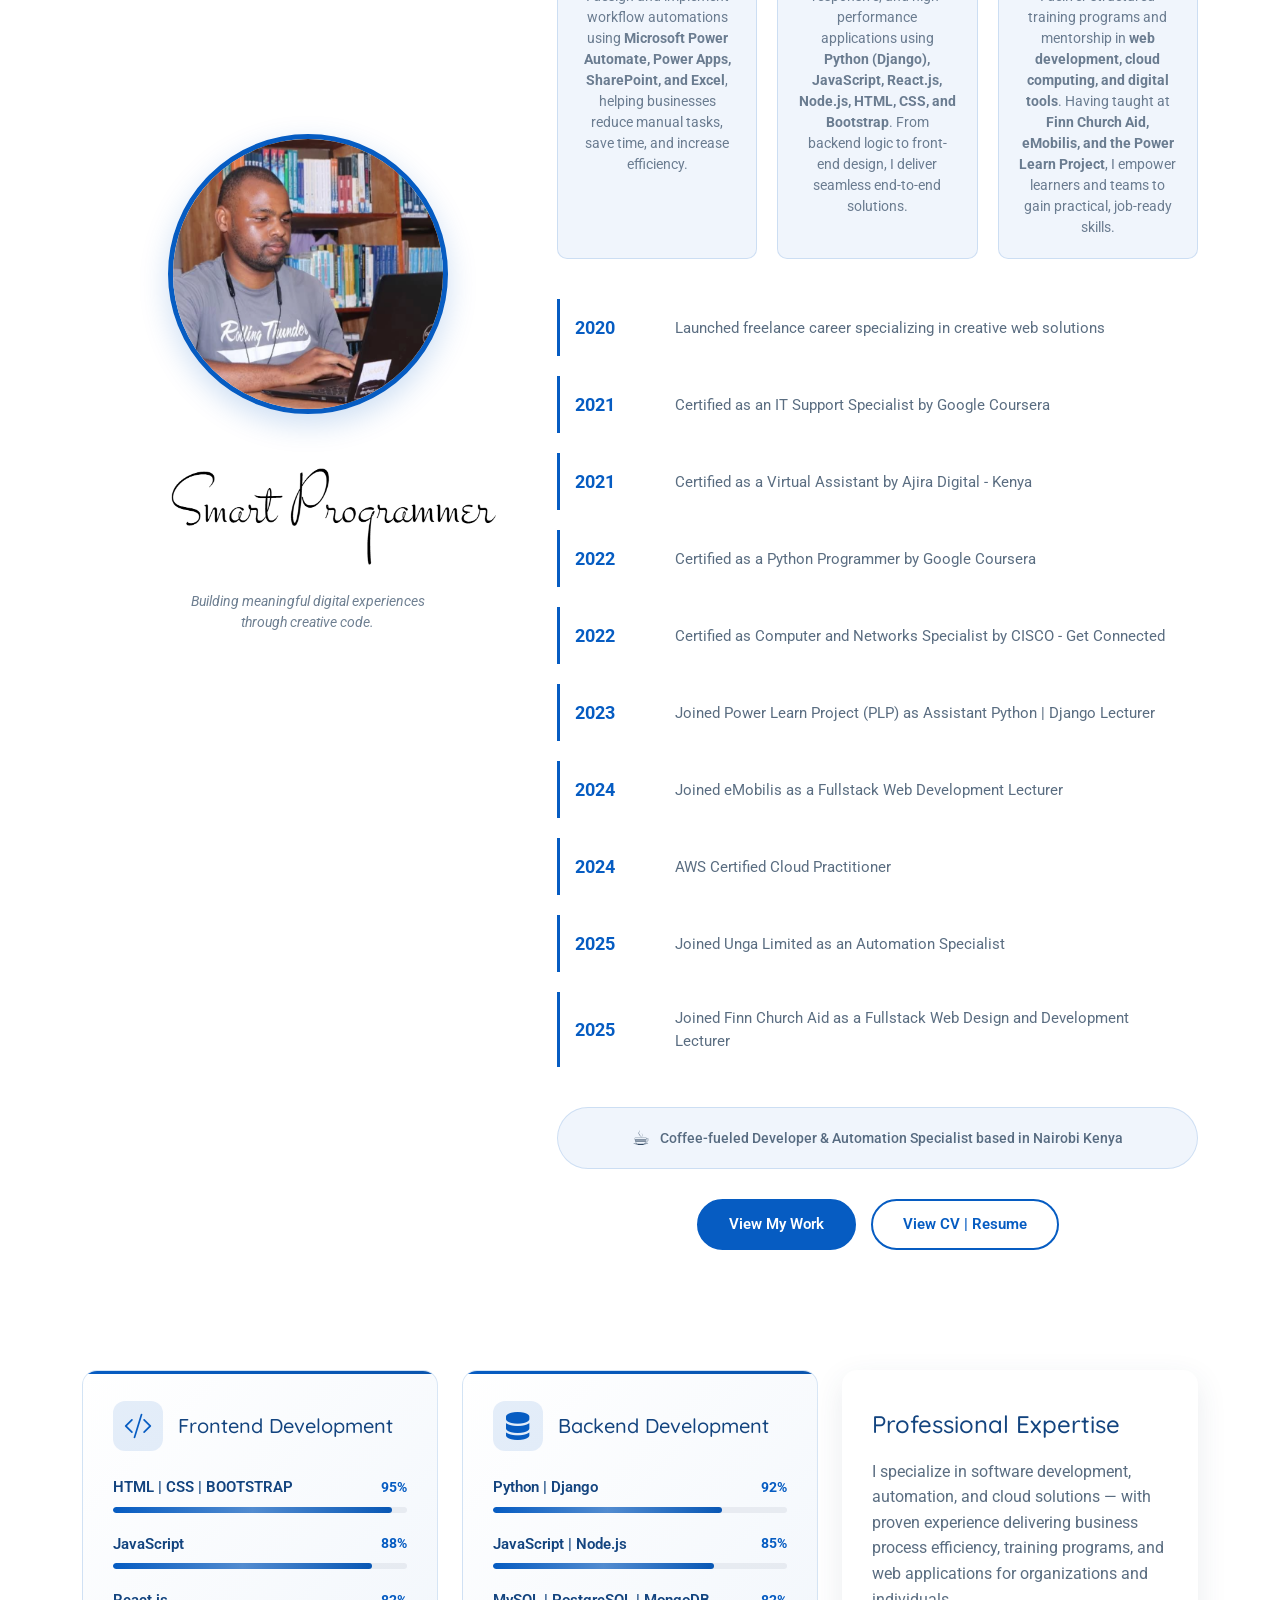
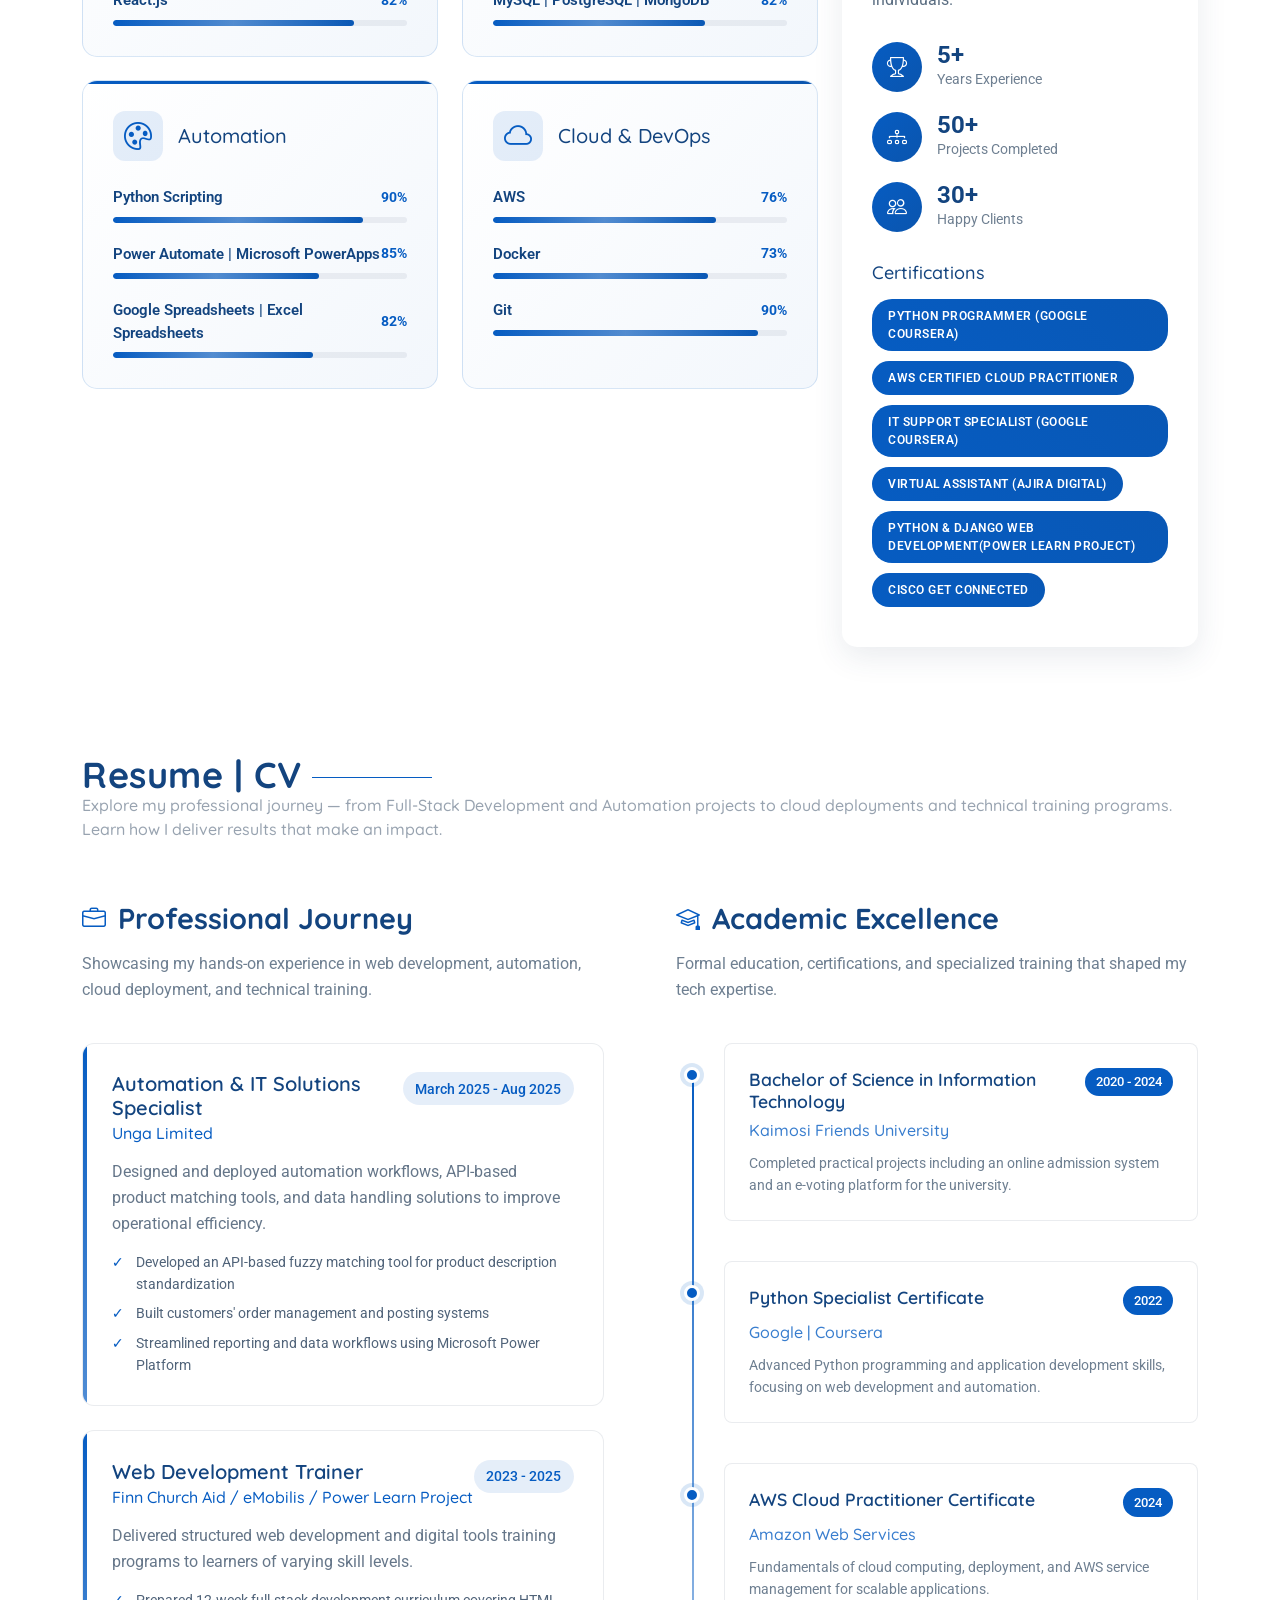
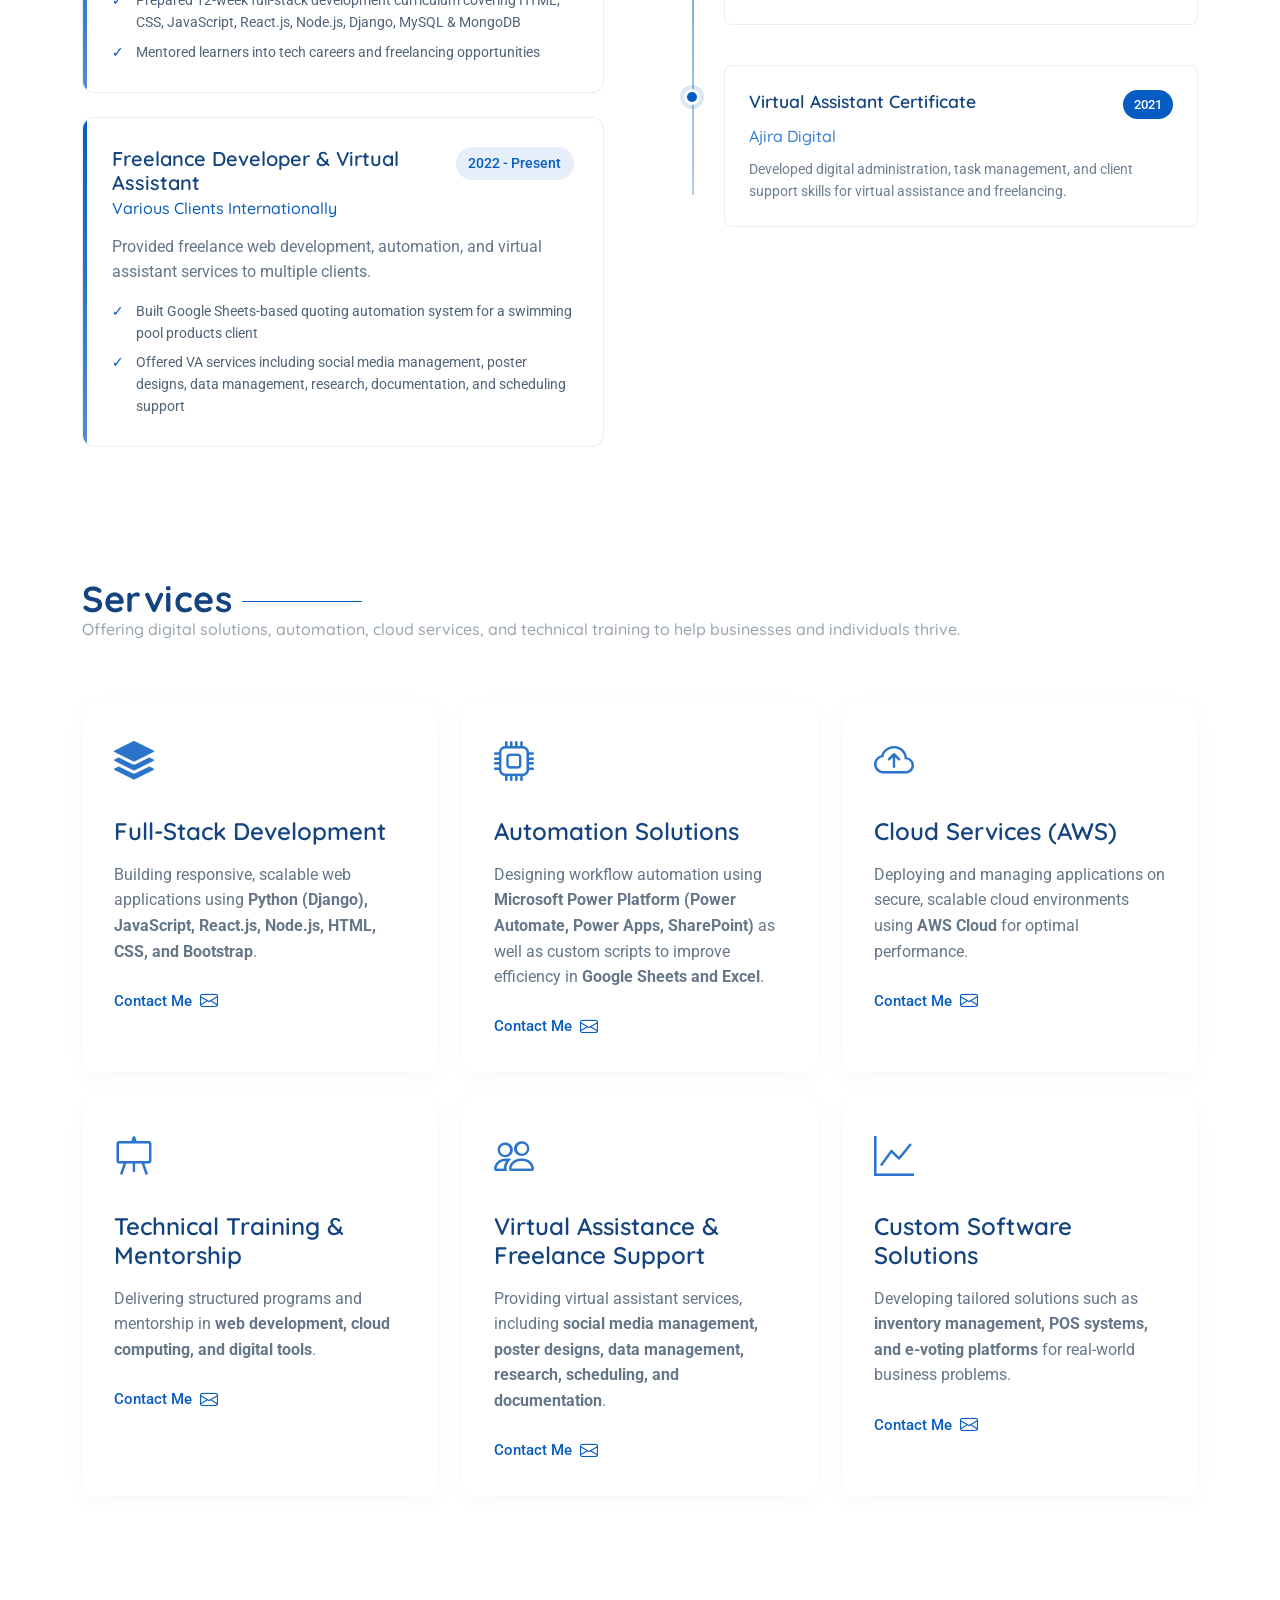
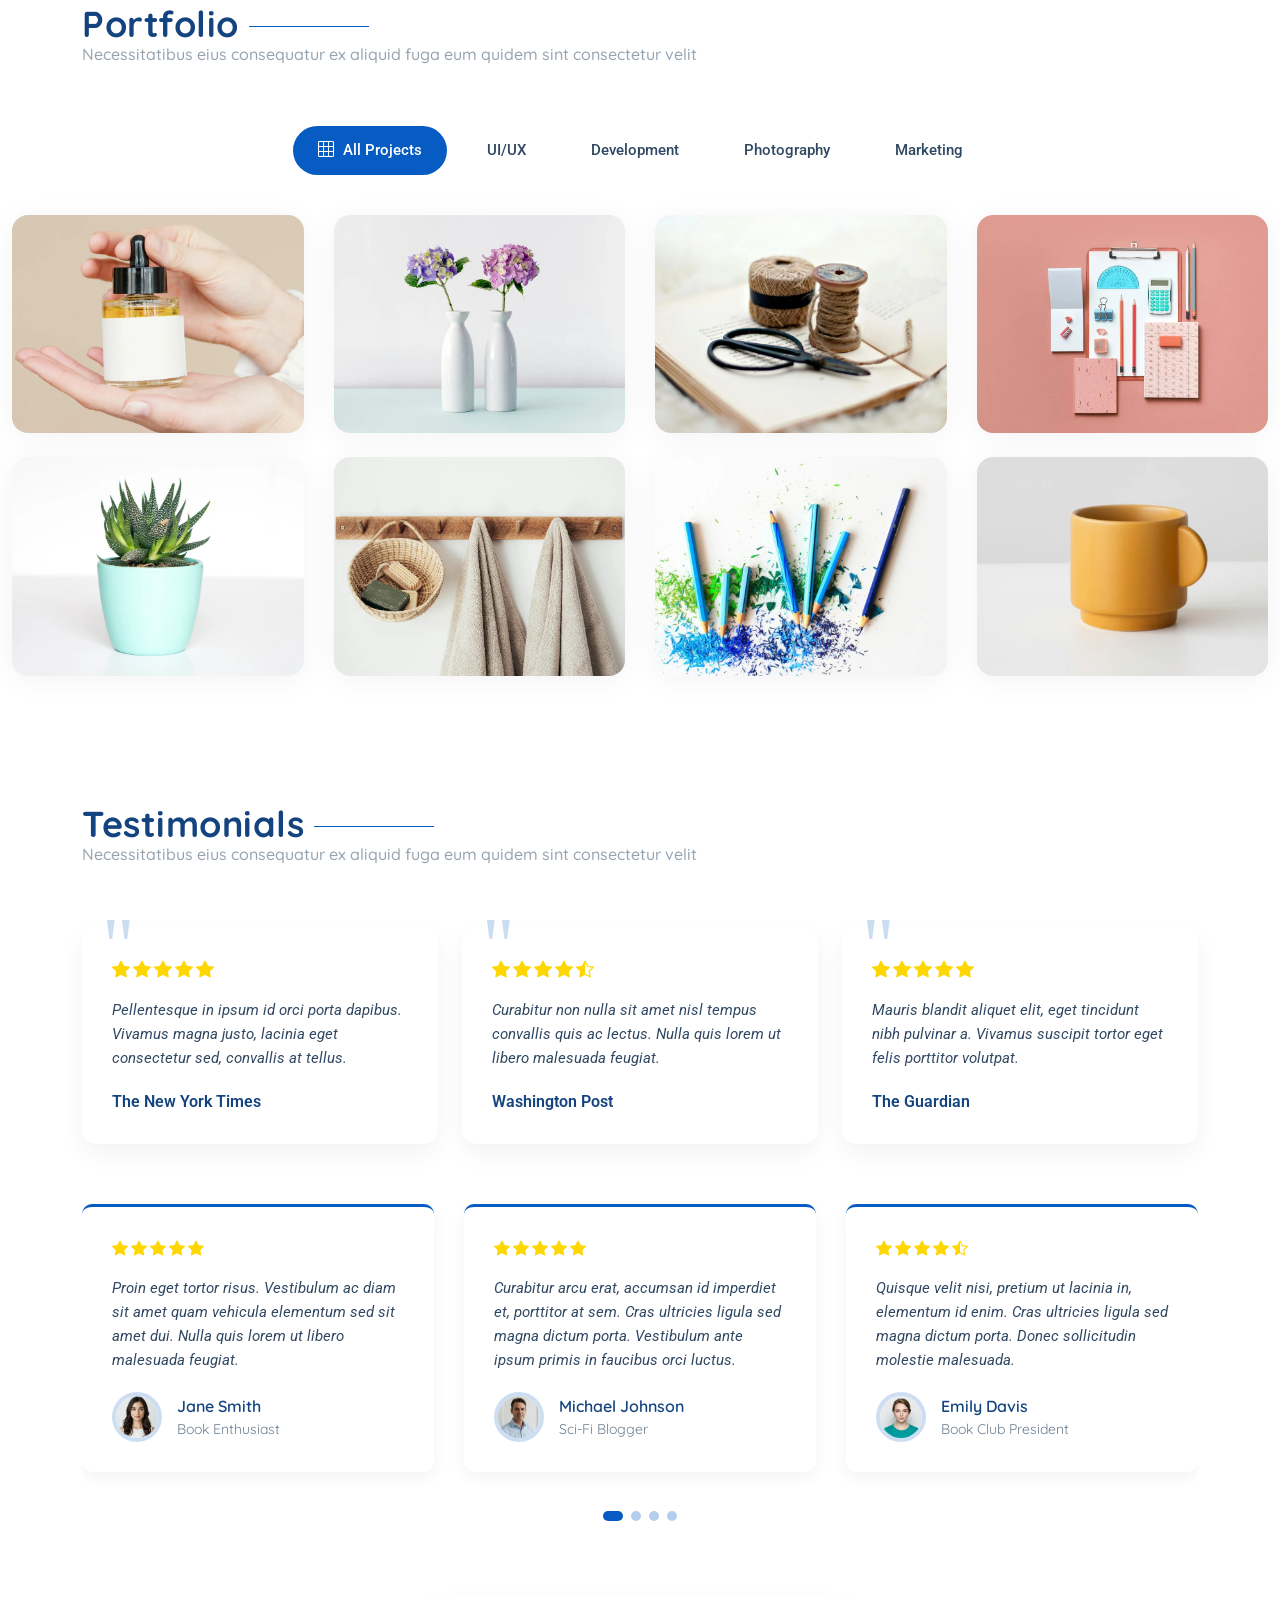
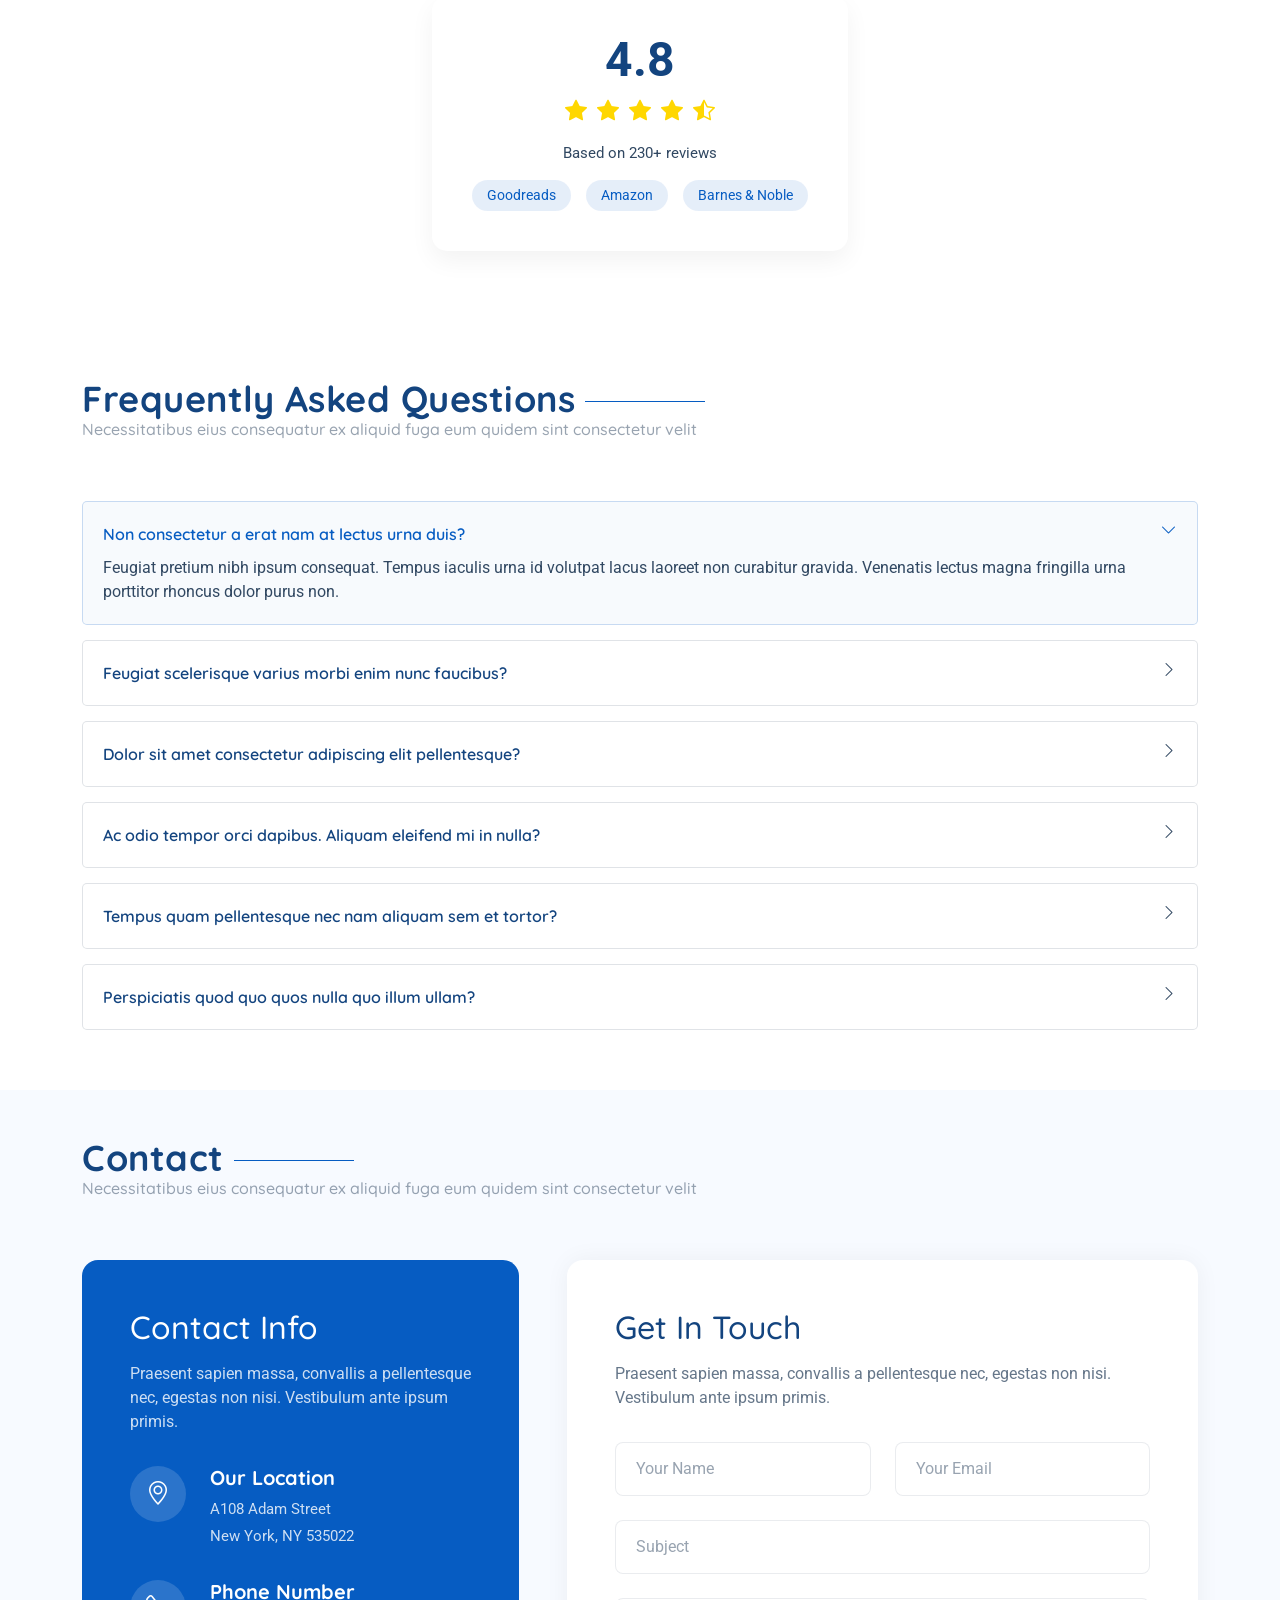
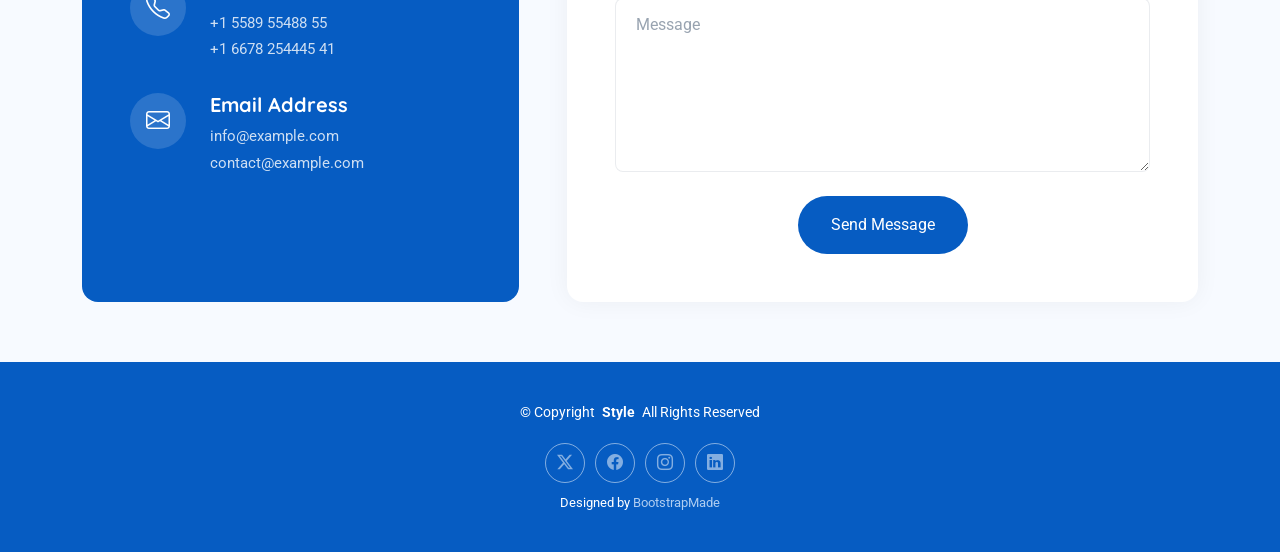
==== commit 19b40dfd: "services" ====
--- a/index.html
+++ b/index.html
@@ -697,11 +697,10 @@
       <!-- Section Title -->
       <div class="container section-title">
         <h2>Services</h2>
-        <p>Necessitatibus eius consequatur ex aliquid fuga eum quidem sint consectetur velit</p>
+        <p>Offering digital solutions, automation, cloud services, and technical training to help businesses and individuals thrive.</p>
       </div><!-- End Section Title -->
 
       <div class="container" data-aos="fade-up" data-aos-delay="100">
-
         <div class="row g-4">
 
           <!-- Card 1 -->
@@ -710,12 +709,12 @@
               <div class="icon">
                 <i class="bi bi-stack"></i>
               </div>
-              <h3>Digital Solutions</h3>
-              <p>Sed ut perspiciatis unde omnis iste natus error sit voluptatem accusantium doloremque laudantium totam rem aperiam eaque ipsa.</p>
+              <h3>Full-Stack Development</h3>
+              <p>Building responsive, scalable web applications using <strong>Python (Django), JavaScript, React.js, Node.js, HTML, CSS, and Bootstrap</strong>.</p>
               <div class="card-links">
-                <a href="#" class="link-item">
-                  Learn More
-                  <i class="bi bi-arrow-right"></i>
+                <a href="#contact" class="link-item">
+                  Contact Me
+                  <i class="bi bi-envelope"></i>
                 </a>
               </div>
             </div>
@@ -725,14 +724,14 @@
           <div class="col-lg-4 col-md-6" data-aos="fade-up" data-aos-delay="200">
             <div class="service-item">
               <div class="icon">
-                <i class="bi bi-shield-check"></i>
-              </div>
-              <h3>Secure Systems</h3>
-              <p>Duis aute irure dolor in reprehenderit in voluptate velit esse cillum dolore eu fugiat nulla pariatur excepteur sint occaecat cupidatat.</p>
+                <i class="bi bi-cpu"></i>
+              </div>
+              <h3>Automation Solutions</h3>
+              <p>Designing workflow automation using <strong>Microsoft Power Platform (Power Automate, Power Apps, SharePoint)</strong> as well as custom scripts to improve efficiency in <strong>Google Sheets and Excel</strong>.</p>
               <div class="card-links">
-                <a href="#" class="link-item">
-                  Learn More
-                  <i class="bi bi-arrow-right"></i>
+                <a href="#contact" class="link-item">
+                  Contact Me
+                  <i class="bi bi-envelope"></i>
                 </a>
               </div>
             </div>
@@ -742,75 +741,74 @@
           <div class="col-lg-4 col-md-6" data-aos="fade-up" data-aos-delay="300">
             <div class="service-item">
               <div class="icon">
-                <i class="bi bi-graph-up"></i>
-              </div>
-              <h3>Growth Strategy</h3>
-              <p>Quis autem vel eum iure reprehenderit qui in ea voluptate velit esse quam nihil molestiae consequatur vel illum qui dolorem.</p>
+                <i class="bi bi-cloud-arrow-up"></i>
+              </div>
+              <h3>Cloud Services (AWS)</h3>
+              <p>Deploying and managing applications on secure, scalable cloud environments using <strong>AWS Cloud</strong> for optimal performance.</p>
               <div class="card-links">
-                <a href="#" class="link-item">
-                  Learn More
-                  <i class="bi bi-arrow-right"></i>
+                <a href="#contact" class="link-item">
+                  Contact Me
+                  <i class="bi bi-envelope"></i>
                 </a>
               </div>
             </div>
           </div><!-- End Service Item -->
 
           <!-- Card 4 -->
-          <div class="col-lg-4 col-md-6" data-aos="fade-up" data-aos-delay="100">
+          <div class="col-lg-4 col-md-6" data-aos="fade-up" data-aos-delay="400">
             <div class="service-item">
               <div class="icon">
-                <i class="bi bi-cpu"></i>
-              </div>
-              <h3>AI Integration</h3>
-              <p>Nemo enim ipsam voluptatem quia voluptas sit aspernatur aut odit aut fugit, sed quia consequuntur magni dolores eos qui ratione.</p>
+                <i class="bi bi-easel"></i>
+              </div>
+              <h3>Technical Training & Mentorship</h3>
+              <p>Delivering structured programs and mentorship in <strong>web development, cloud computing, and digital tools</strong>.</p>
               <div class="card-links">
-                <a href="#" class="link-item">
-                  Learn More
-                  <i class="bi bi-arrow-right"></i>
+                <a href="#contact" class="link-item">
+                  Contact Me
+                  <i class="bi bi-envelope"></i>
                 </a>
               </div>
             </div>
           </div><!-- End Service Item -->
 
           <!-- Card 5 -->
-          <div class="col-lg-4 col-md-6" data-aos="fade-up" data-aos-delay="200">
+          <div class="col-lg-4 col-md-6" data-aos="fade-up" data-aos-delay="500">
             <div class="service-item">
               <div class="icon">
-                <i class="bi bi-cloud-arrow-up"></i>
-              </div>
-              <h3>Cloud Services</h3>
-              <p>At vero eos et accusamus et iusto odio dignissimos ducimus qui blanditiis praesentium voluptatum deleniti atque corrupti quos.</p>
+                <i class="bi bi-people"></i>
+              </div>
+              <h3>Virtual Assistance & Freelance Support</h3>
+              <p>Providing virtual assistant services, including <strong>social media management, poster designs, data management, research, scheduling, and documentation</strong>.</p>
               <div class="card-links">
-                <a href="#" class="link-item">
-                  Learn More
-                  <i class="bi bi-arrow-right"></i>
+                <a href="#contact" class="link-item">
+                  Contact Me
+                  <i class="bi bi-envelope"></i>
                 </a>
               </div>
             </div>
           </div><!-- End Service Item -->
 
           <!-- Card 6 -->
-          <div class="col-lg-4 col-md-6" data-aos="fade-up" data-aos-delay="300">
+          <div class="col-lg-4 col-md-6" data-aos="fade-up" data-aos-delay="600">
             <div class="service-item">
               <div class="icon">
-                <i class="bi bi-gear"></i>
-              </div>
-              <h3>Process Automation</h3>
-              <p>Nam libero tempore, cum soluta nobis est eligendi optio cumque nihil impedit quo minus id quod maxime placeat facere possimus.</p>
+                <i class="bi bi-graph-up"></i>
+              </div>
+              <h3>Custom Software Solutions</h3>
+              <p>Developing tailored solutions such as <strong>inventory management, POS systems, and e-voting platforms</strong> for real-world business problems.</p>
               <div class="card-links">
-                <a href="#" class="link-item">
-                  Learn More
-                  <i class="bi bi-arrow-right"></i>
+                <a href="#contact" class="link-item">
+                  Contact Me
+                  <i class="bi bi-envelope"></i>
                 </a>
               </div>
             </div>
           </div><!-- End Service Item -->
 
         </div>
-
       </div>
-
     </section><!-- /Services Section -->
+
 
     <!-- Portfolio Section -->
     <section id="portfolio" class="portfolio section">
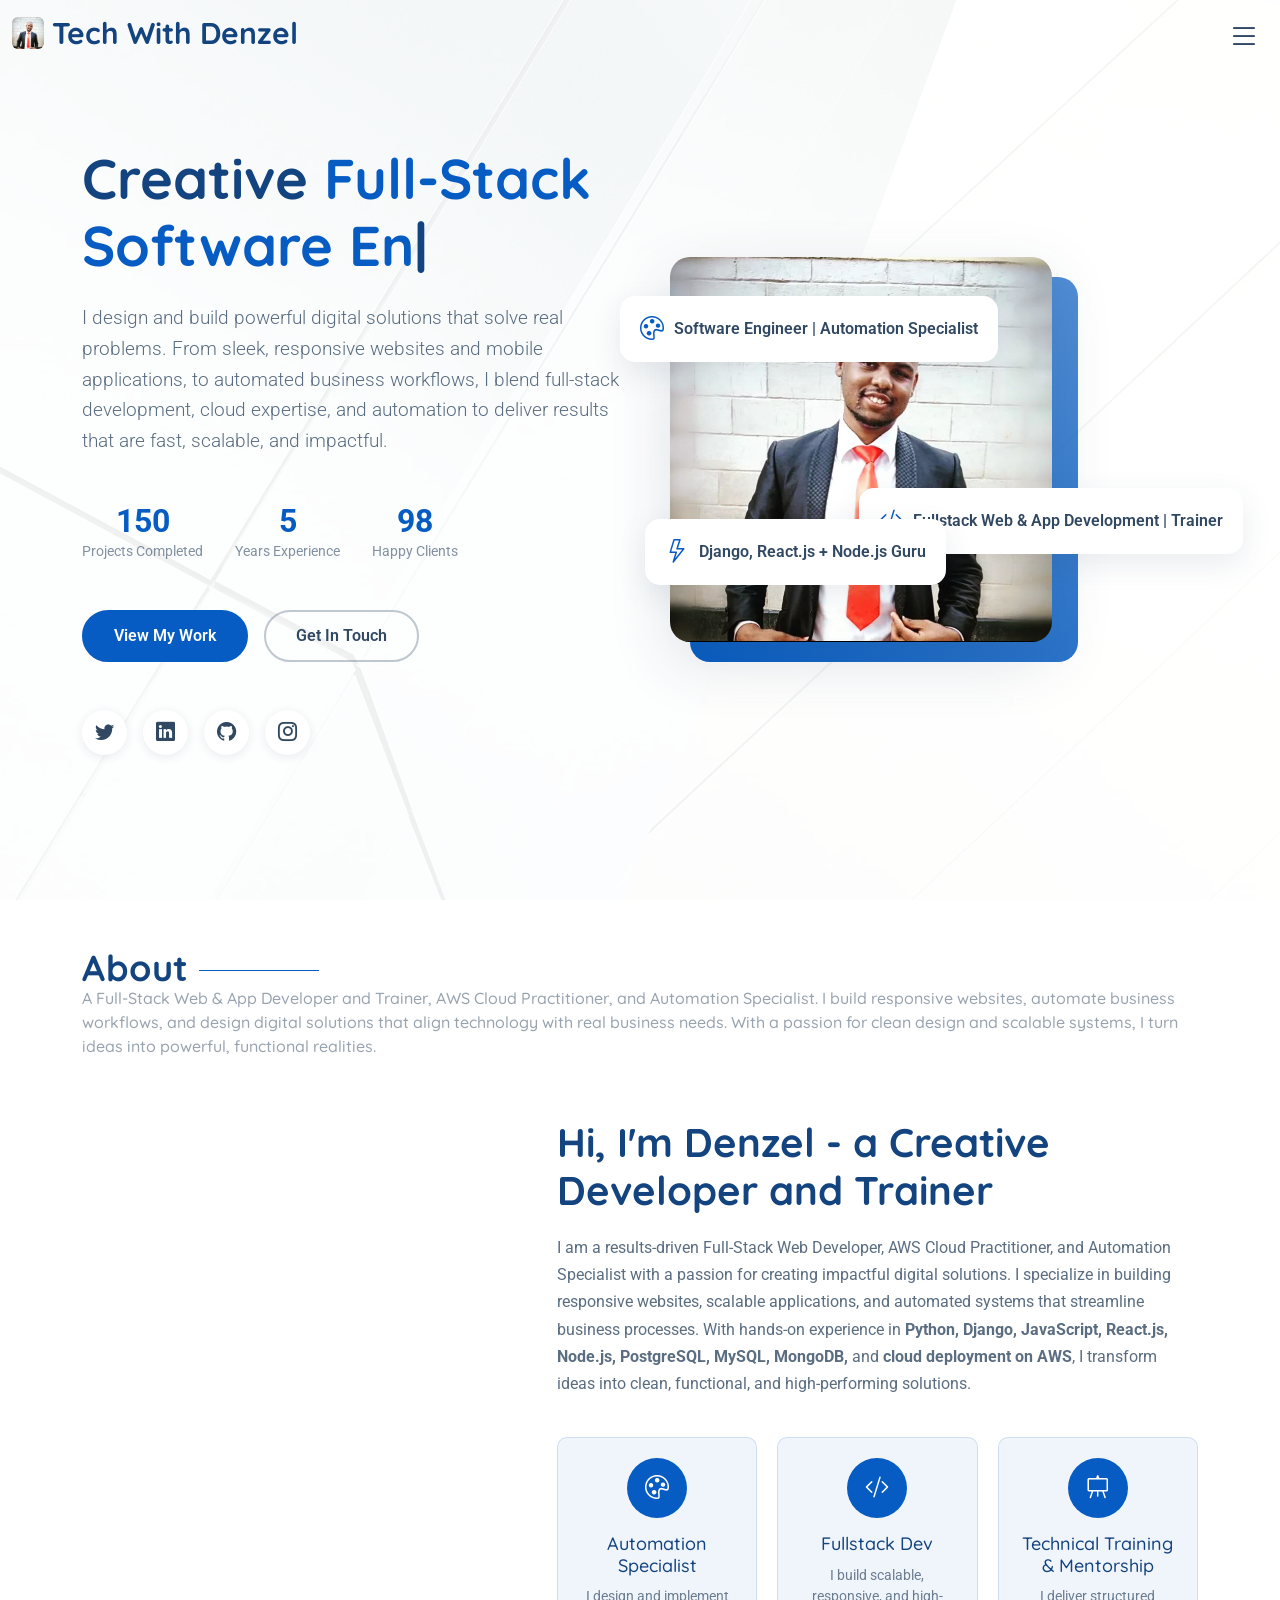
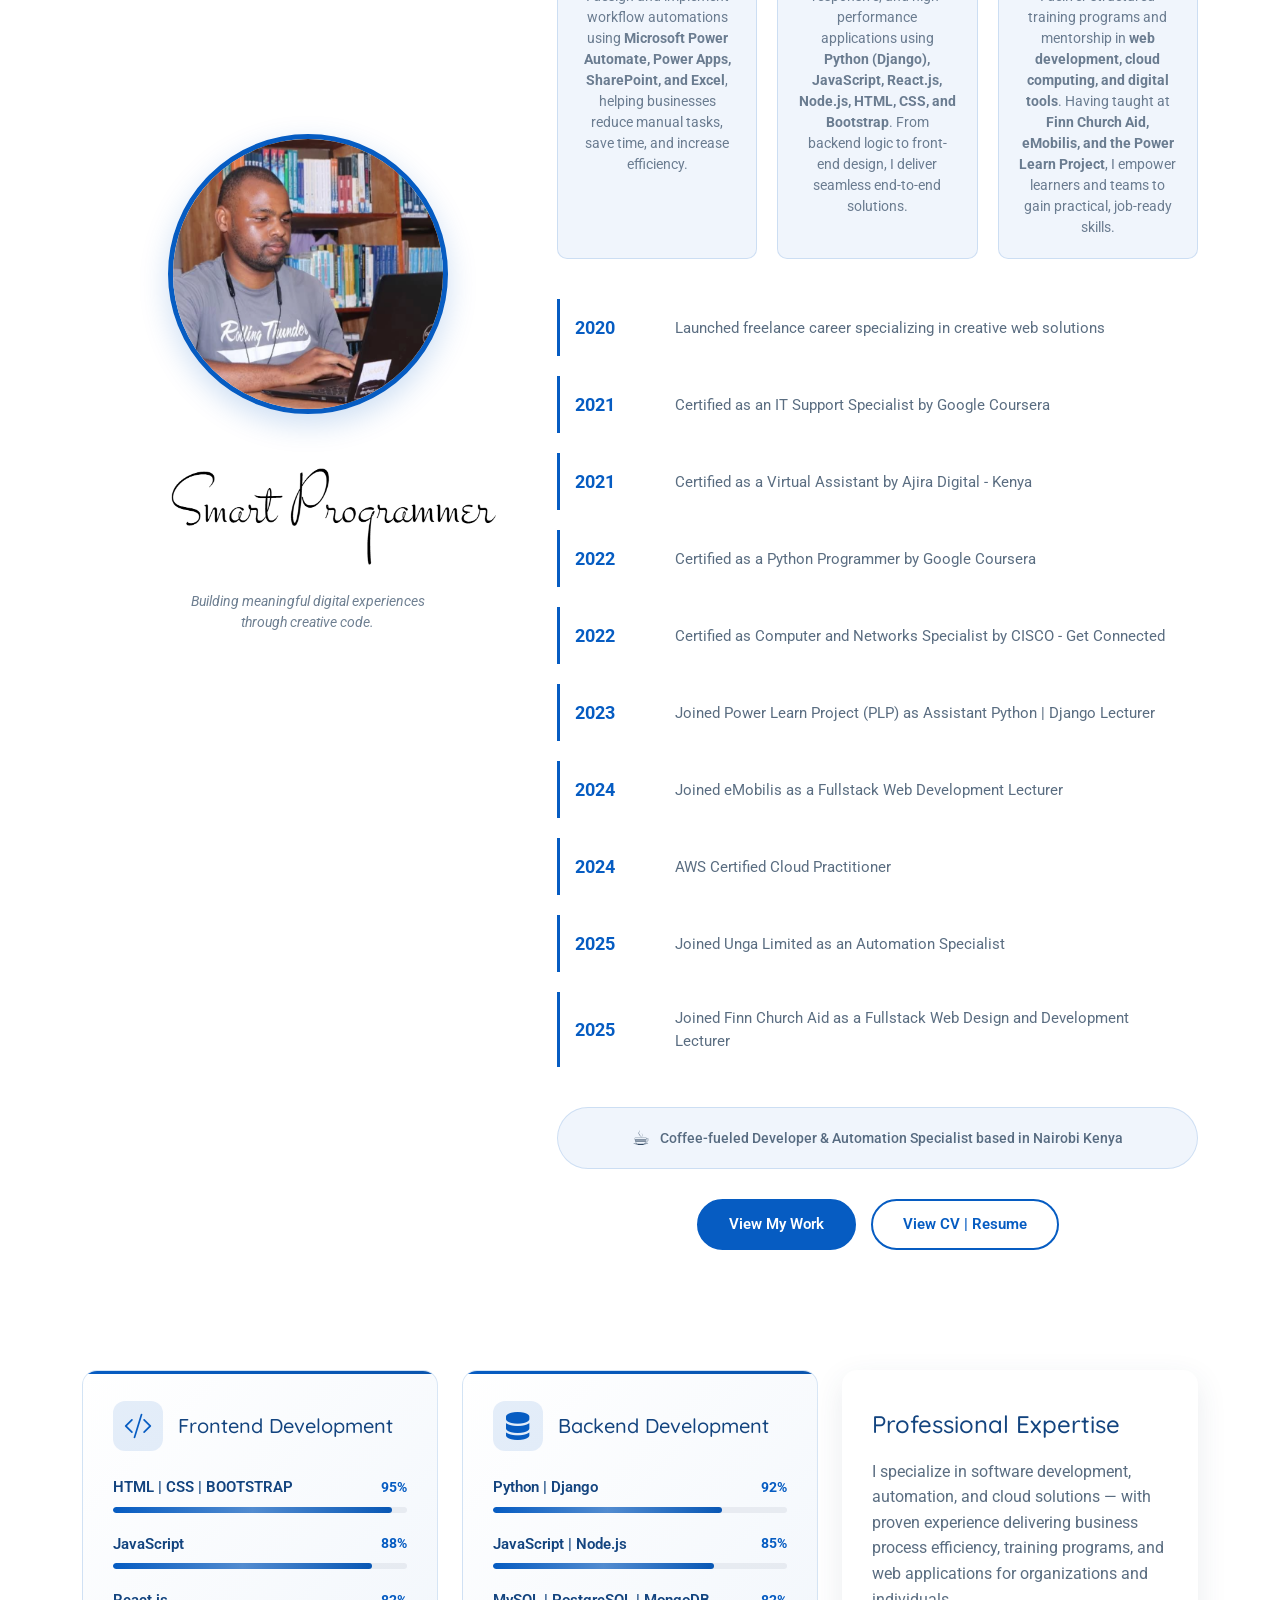
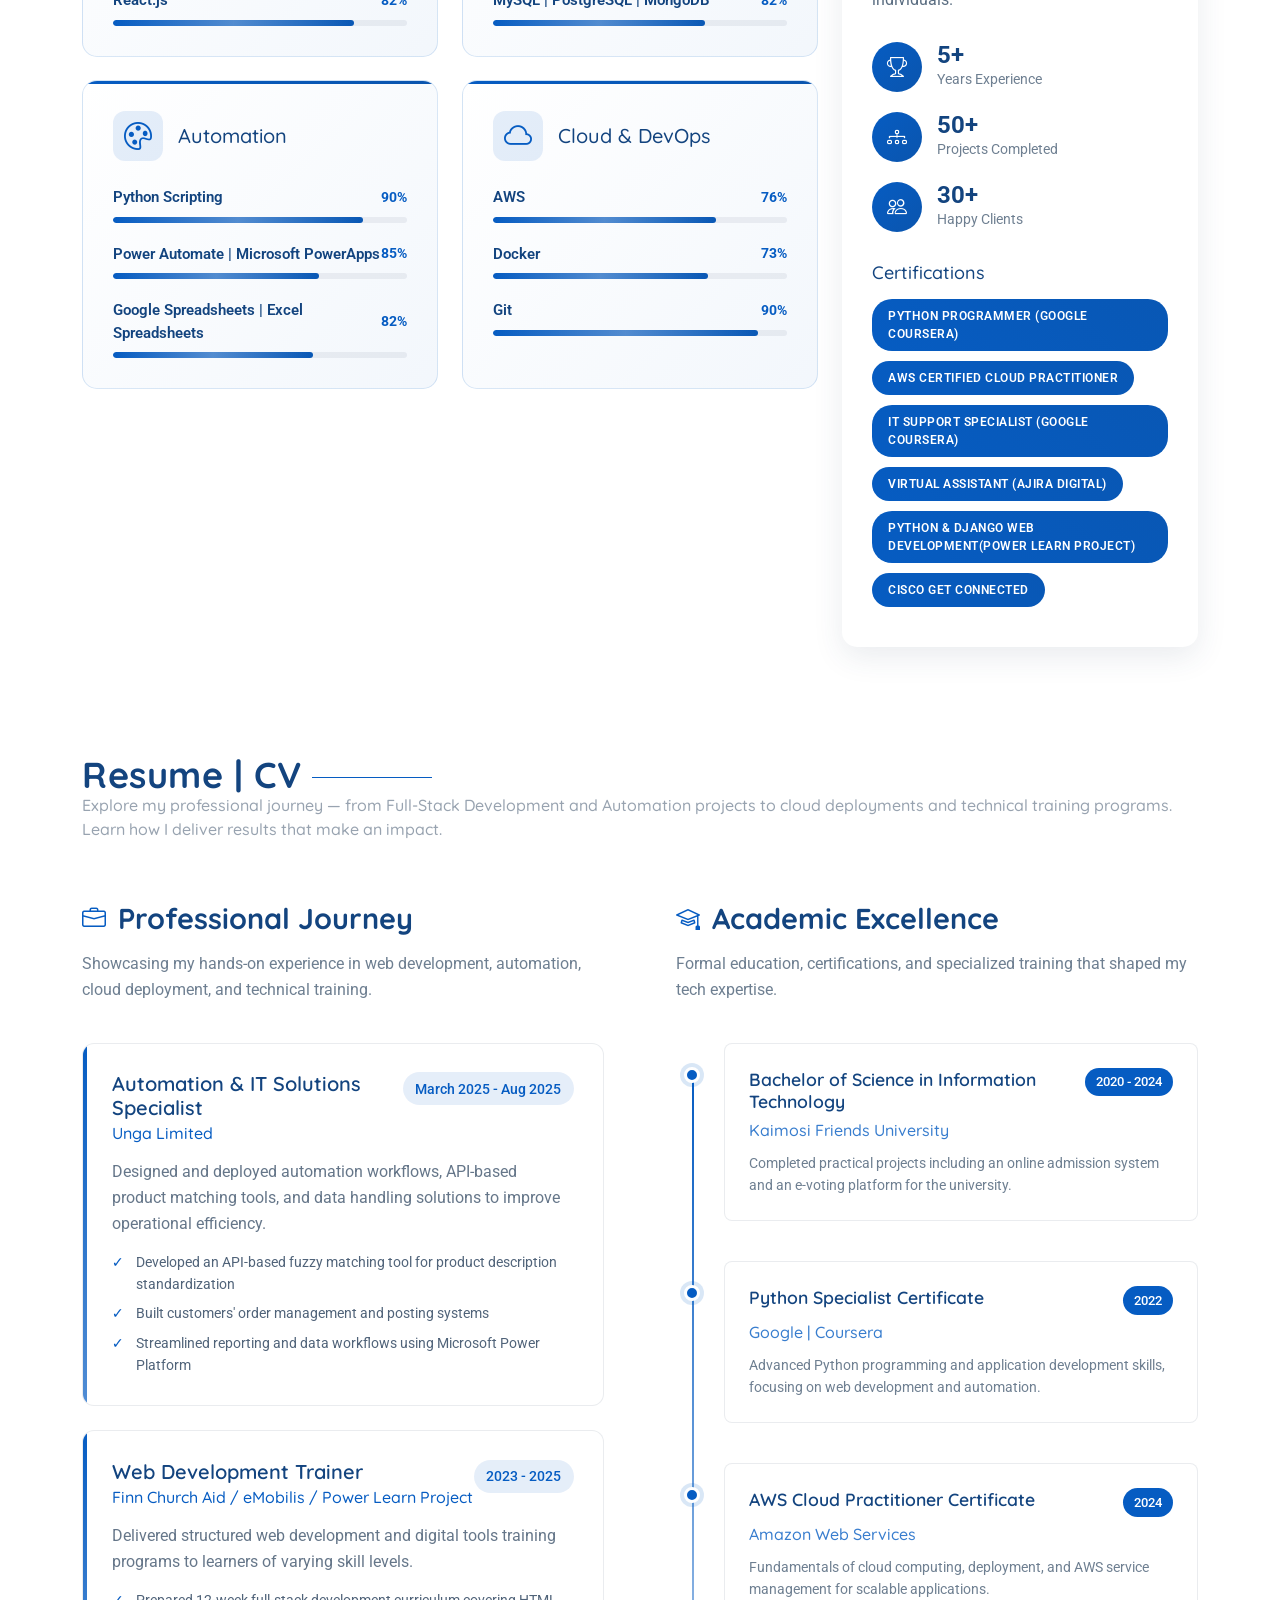
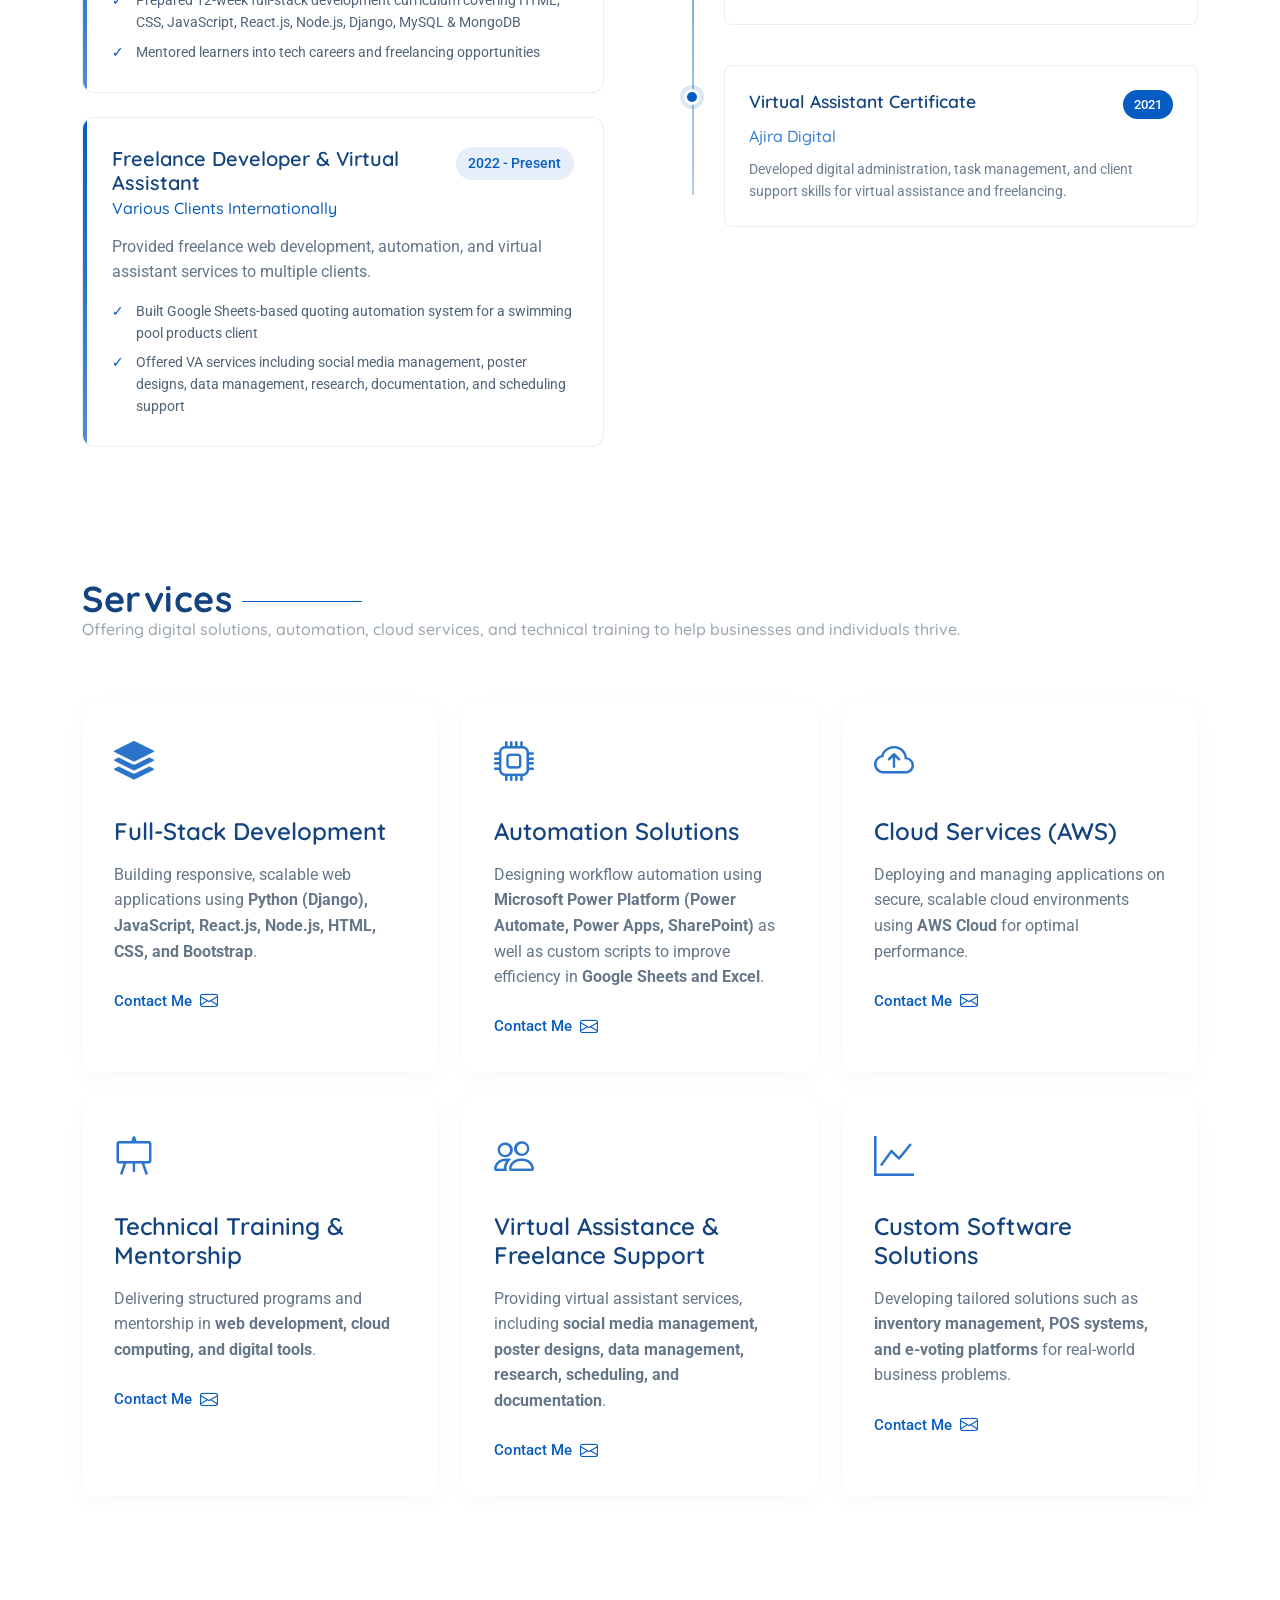
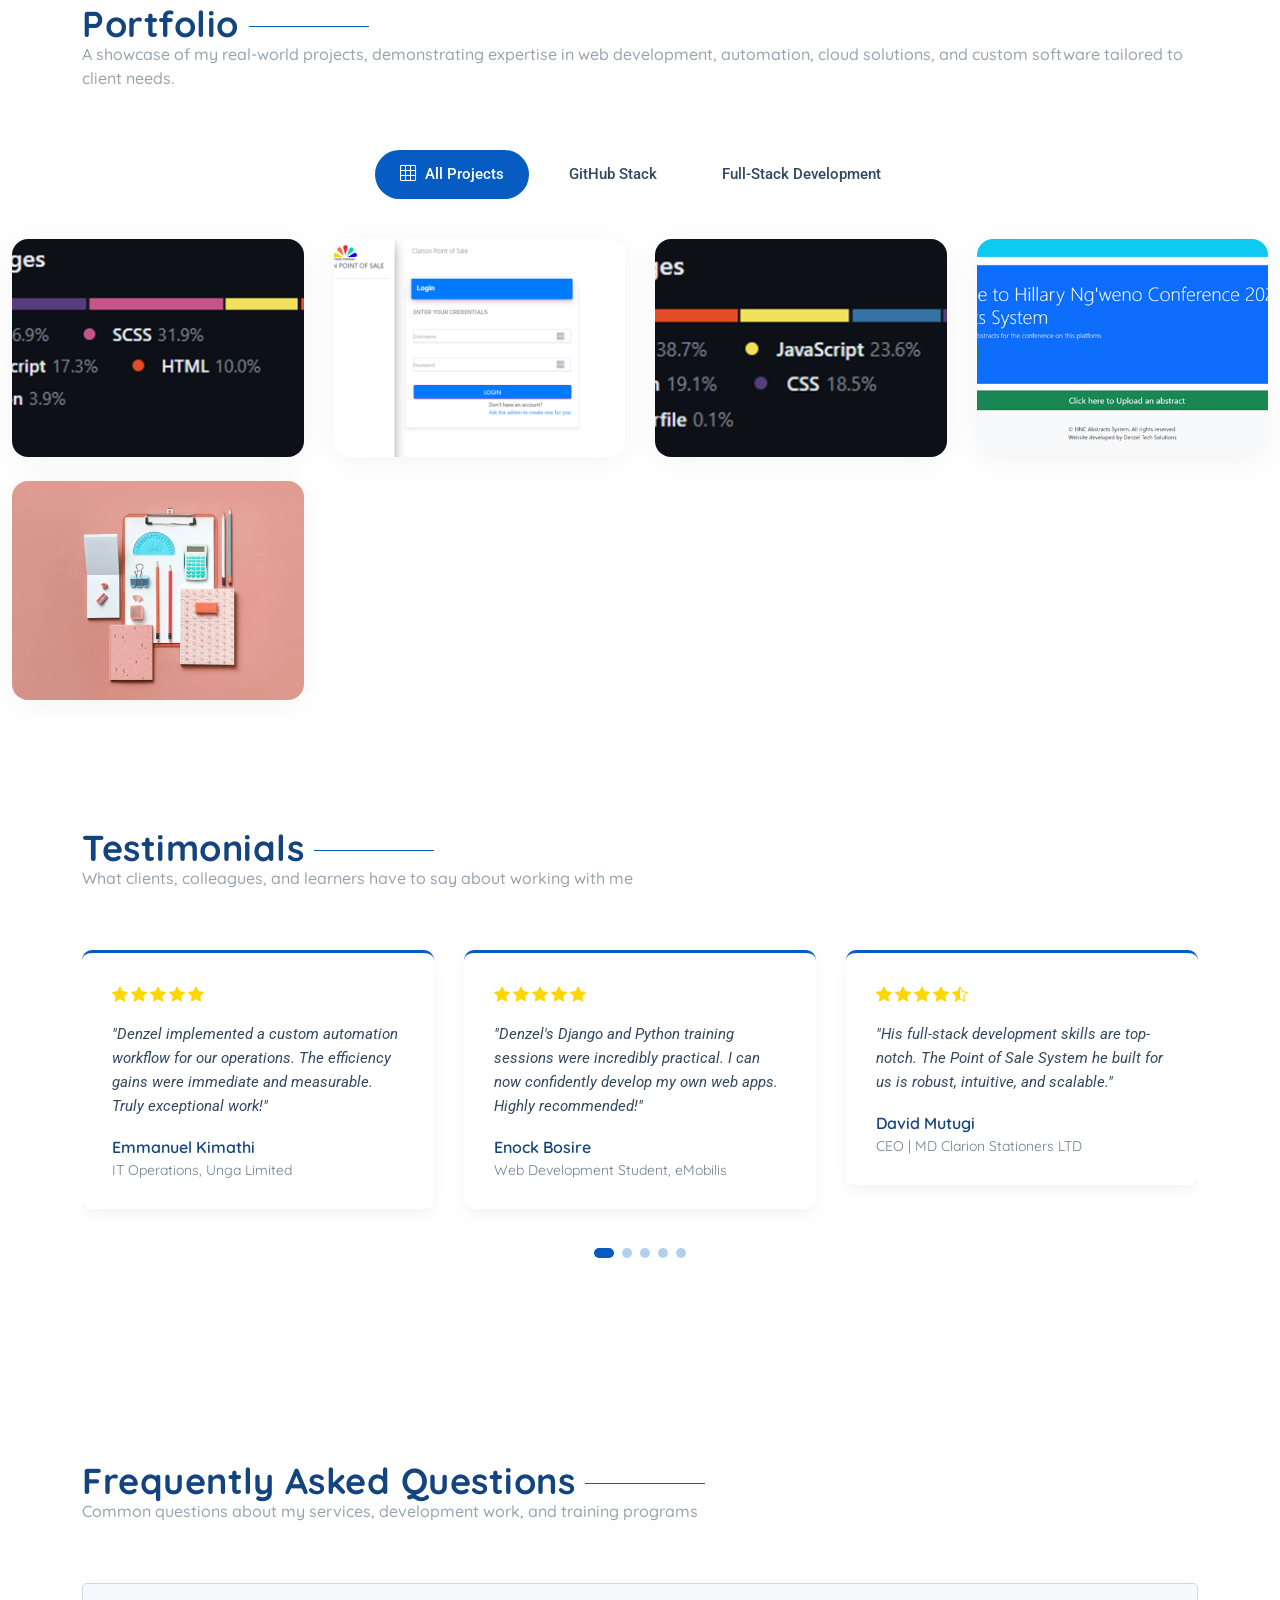
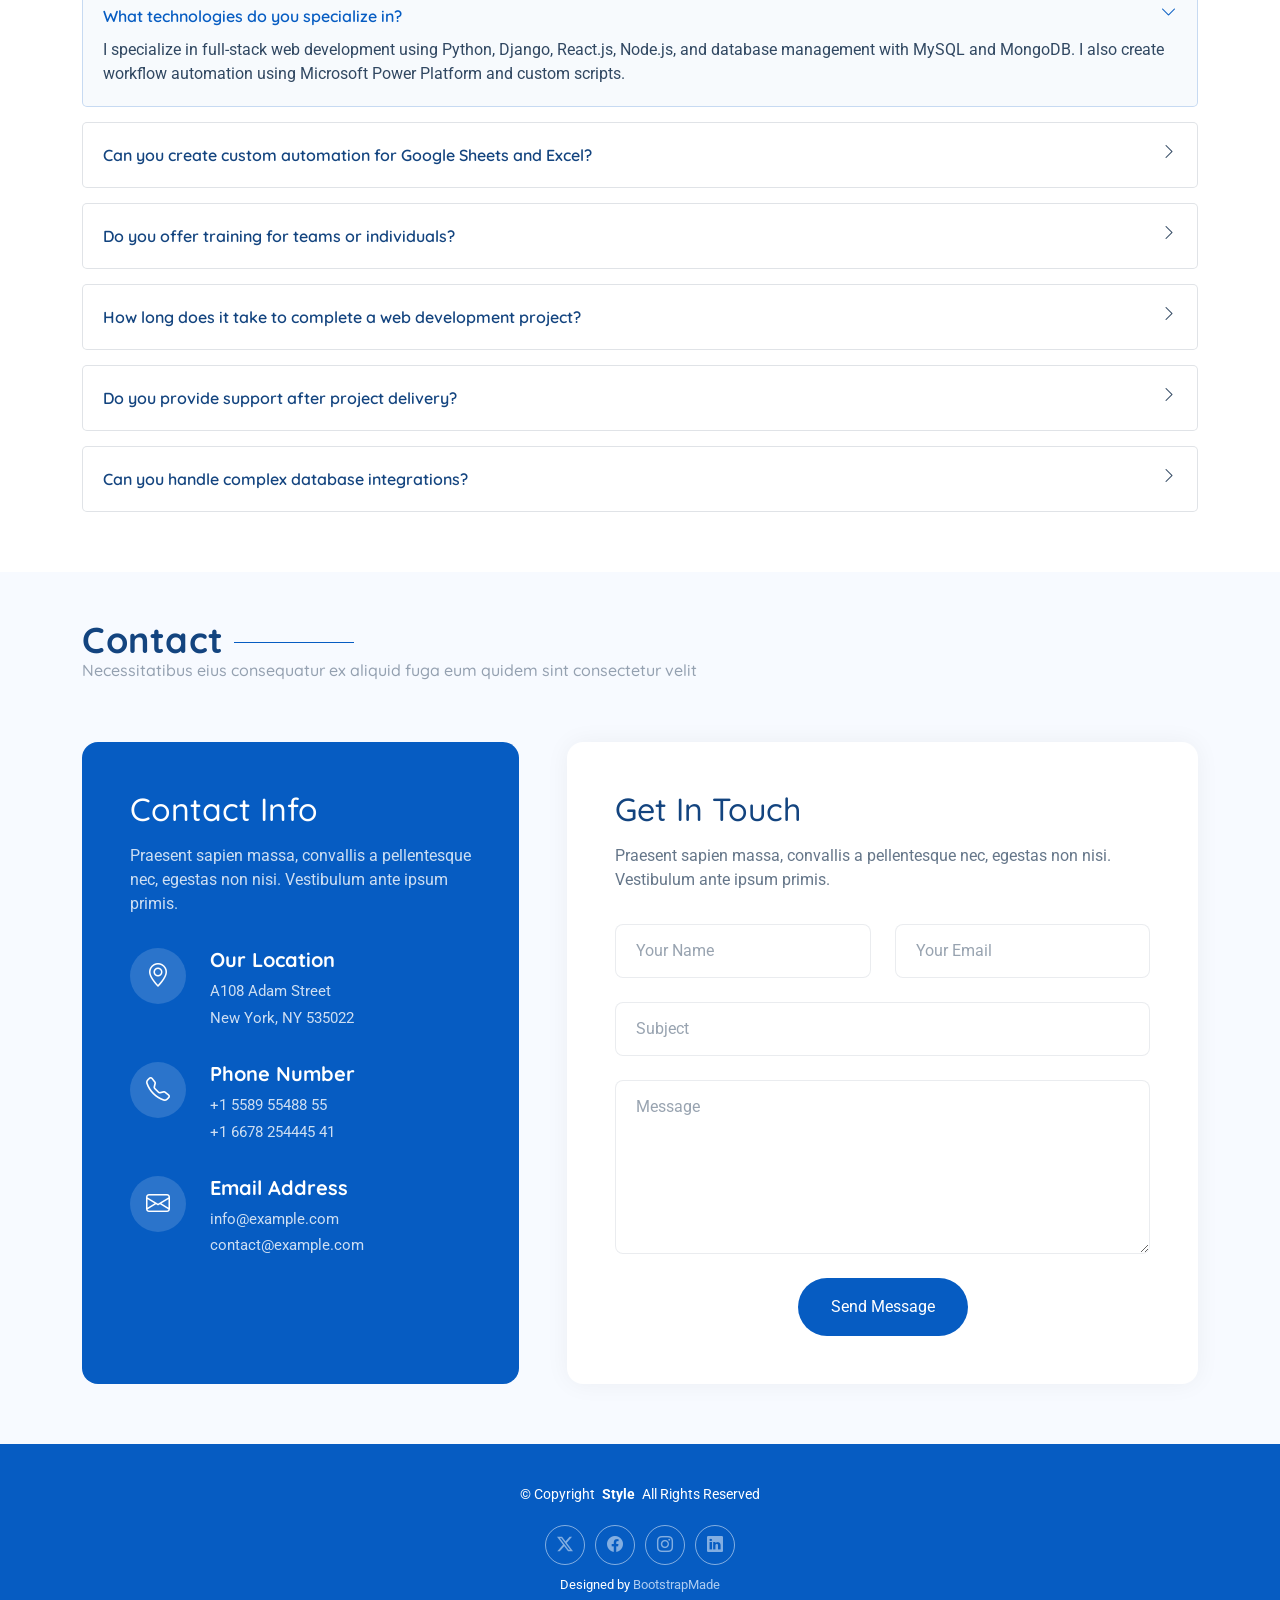
==== commit 3d518b67: "testimonials | faqs" ====
--- a/index.html
+++ b/index.html
@@ -816,7 +816,8 @@
       <!-- Section Title -->
       <div class="container section-title">
         <h2>Portfolio</h2>
-        <p>Necessitatibus eius consequatur ex aliquid fuga eum quidem sint consectetur velit</p>
+        <p>A showcase of my real-world projects, demonstrating expertise in web development, automation, cloud solutions, and custom software tailored to client needs.</p>
+
       </div><!-- End Section Title -->
 
       <div class="container-fluid" data-aos="fade-up" data-aos-delay="100">
@@ -827,67 +828,73 @@
             <li data-filter="*" class="filter-active">
               <i class="bi bi-grid-3x3"></i> All Projects
             </li>
-            <li data-filter=".filter-ui">
-              UI/UX
+            <li data-filter=".filter-github">
+              GitHub Stack
             </li>
-            <li data-filter=".filter-development">
-              Development
+            <li data-filter=".filter-fullstack-development">
+              Full-Stack Development
             </li>
-            <li data-filter=".filter-photography">
-              Photography
-            </li>
-            <li data-filter=".filter-marketing">
+            <!-- <li data-filter=".filter-automation">
+              Automation
+            </li> -->
+            <!-- <li data-filter=".filter-more-development">
               Marketing
-            </li>
+            </li> -->
           </ul>
 
           <div class="row g-4 isotope-container" data-aos="fade-up" data-aos-delay="300">
-
-            <div class="col-xl-3 col-lg-4 col-md-6 portfolio-item isotope-item filter-ui">
-              <article class="portfolio-entry">
-                <figure class="entry-image">
-                  <img src="assets/img/portfolio/portfolio-1.webp" class="img-fluid" alt="" loading="lazy">
-                  <div class="entry-overlay">
-                    <div class="overlay-content">
-                      <div class="entry-meta">UI/UX Design</div>
-                      <h3 class="entry-title">Mobile Banking App</h3>
-                      <div class="entry-links">
-                        <a href="assets/img/portfolio/portfolio-1.webp" class="glightbox" data-gallery="portfolio-gallery-ui" data-glightbox="title: Mobile Banking App; description: Praesent commodo cursus magna, vel scelerisque nisl consectetur.">
-                          <i class="bi bi-arrows-angle-expand"></i>
-                        </a>
-                        <a href="portfolio-details.html">
-                          <i class="bi bi-arrow-right"></i>
-                        </a>
-                      </div>
-                    </div>
-                  </div>
-                </figure>
-              </article>
-            </div><!-- End Portfolio Item -->
-
-            <div class="col-xl-3 col-lg-4 col-md-6 portfolio-item isotope-item filter-development">
-              <article class="portfolio-entry">
-                <figure class="entry-image">
-                  <img src="assets/img/portfolio/portfolio-10.webp" class="img-fluid" alt="" loading="lazy">
-                  <div class="entry-overlay">
-                    <div class="overlay-content">
-                      <div class="entry-meta">Development</div>
-                      <h3 class="entry-title">E-Learning Platform</h3>
-                      <div class="entry-links">
-                        <a href="assets/img/portfolio/portfolio-10.webp" class="glightbox" data-gallery="portfolio-gallery-development" data-glightbox="title: E-Learning Platform; description: Nulla vitae elit libero, a pharetra augue mollis interdum.">
-                          <i class="bi bi-arrows-angle-expand"></i>
-                        </a>
-                        <a href="portfolio-details.html">
-                          <i class="bi bi-arrow-right"></i>
-                        </a>
-                      </div>
-                    </div>
-                  </div>
-                </figure>
-              </article>
-            </div><!-- End Portfolio Item -->
-
-            <div class="col-xl-3 col-lg-4 col-md-6 portfolio-item isotope-item filter-photography">
+          <!-- GitHub Stack 1 - Point of Sale System -->
+          <div class="col-xl-3 col-lg-4 col-md-6 portfolio-item isotope-item filter-github">
+            <article class="portfolio-entry">
+              <figure class="entry-image">
+                <img src="assets/img/portfolio/github_stack.png" class="img-fluid" alt="POS System Screenshot" loading="lazy">
+                <div class="entry-overlay">
+                  <div class="overlay-content">
+                    <div class="entry-meta">GitHubStack</div>
+                    <h3 class="entry-title">Point of Sale System</h3>
+                    <div class="entry-links">
+                      <!-- Lightbox for image preview -->
+                      <a href="assets/img/portfolio/github_stack.png" class="glightbox" data-gallery="portfolio-gallery-ui" data-glightbox="title: POS System; description: A full-featured Point of Sale system developed using Python Django and JavaScript, designed for inventory management, sales tracking, and seamless reporting.">
+                        <i class="bi bi-arrows-angle-expand"></i>
+                      </a>
+                      <!-- Details page or external link -->
+                      <a href="portfolio-details.html">
+                        <i class="bi bi-arrow-right"></i>
+                      </a>
+                    </div>
+                  </div>
+                </div>
+              </figure>
+            </article>
+          </div><!-- End Portfolio Item -->
+
+          <!-- Point of Sale System -->
+          <div class="col-xl-3 col-lg-4 col-md-6 portfolio-item isotope-item filter-fullstack-development">
+            <article class="portfolio-entry">
+              <figure class="entry-image">
+                <img src="assets/img/portfolio/point_of_sale_login_1.png" class="img-fluid" alt="Point of Sale System Screenshot" loading="lazy">
+                <div class="entry-overlay">
+                  <div class="overlay-content">
+                    <div class="entry-meta">Full-Stack Development</div>
+                    <h3 class="entry-title">Point of Sale System</h3>
+                    <div class="entry-links">
+                      <!-- Lightbox for image preview -->
+                      <a href="assets/img/portfolio/point_of_sale_login_1.png" class="glightbox" data-gallery="portfolio-gallery-development" data-glightbox="title: Point of Sale System; description: A complete Point of Sale system developed using Python Django and JavaScript, featuring inventory management, sales tracking, reporting, and a secure login system.">
+                        <i class="bi bi-arrows-angle-expand"></i>
+                      </a>
+                      <!-- Details page or external link -->
+                      <a href="portfolio-details.html">
+                        <i class="bi bi-arrow-right"></i>
+                      </a>
+                    </div>
+                  </div>
+                </div>
+              </figure>
+            </article>
+          </div><!-- End Portfolio Item -->
+
+
+            <!-- <div class="col-xl-3 col-lg-4 col-md-6 portfolio-item isotope-item filter-automation">
               <article class="portfolio-entry">
                 <figure class="entry-image">
                   <img src="assets/img/portfolio/portfolio-7.webp" class="img-fluid" alt="" loading="lazy">
@@ -907,20 +914,24 @@
                   </div>
                 </figure>
               </article>
-            </div><!-- End Portfolio Item -->
-
-            <div class="col-xl-3 col-lg-4 col-md-6 portfolio-item isotope-item filter-marketing">
+            </div>End Portfolio Item -->
+
+
+            <!-- Github stack 2 -->
+            <div class="col-xl-3 col-lg-4 col-md-6 portfolio-item isotope-item filter-github">
               <article class="portfolio-entry">
                 <figure class="entry-image">
-                  <img src="assets/img/portfolio/portfolio-4.webp" class="img-fluid" alt="" loading="lazy">
+                  <img src="assets/img/portfolio/github_stack_2.png" class="img-fluid" alt="Online Admission System Screenshot" loading="lazy">
                   <div class="entry-overlay">
                     <div class="overlay-content">
-                      <div class="entry-meta">Marketing</div>
-                      <h3 class="entry-title">Social Media Campaign</h3>
+                      <div class="entry-meta">GitHub Stack</div>
+                      <h3 class="entry-title">Online Admission System</h3>
                       <div class="entry-links">
-                        <a href="assets/img/portfolio/portfolio-4.webp" class="glightbox" data-gallery="portfolio-gallery-marketing" data-glightbox="title: Social Media Campaign; description: Quis autem vel eum iure reprehenderit qui in ea voluptate.">
+                        <!-- Lightbox for image preview -->
+                        <a href="assets/img/portfolio/github_stack_2.png" class="glightbox" data-gallery="portfolio-gallery-ui" data-glightbox="title: Online Admission System; description: A custom online admission platform developed using Python Django and JavaScript, allowing applicants to submit forms, track their application status, and administrators to manage admissions efficiently.">
                           <i class="bi bi-arrows-angle-expand"></i>
                         </a>
+                        <!-- Details page or external link -->
                         <a href="portfolio-details.html">
                           <i class="bi bi-arrow-right"></i>
                         </a>
@@ -931,18 +942,21 @@
               </article>
             </div><!-- End Portfolio Item -->
 
-            <div class="col-xl-3 col-lg-4 col-md-6 portfolio-item isotope-item filter-ui">
+            <!-- Hillary Ng'weno Conference System -->
+            <div class="col-xl-3 col-lg-4 col-md-6 portfolio-item isotope-item filter-fullstack-development">
               <article class="portfolio-entry">
                 <figure class="entry-image">
-                  <img src="assets/img/portfolio/portfolio-2.webp" class="img-fluid" alt="" loading="lazy">
+                  <img src="assets/img/portfolio/hllary_ngweno_home_1.png" class="img-fluid" alt="Hillary Ng'weno Conference Platform Screenshot" loading="lazy">
                   <div class="entry-overlay">
                     <div class="overlay-content">
-                      <div class="entry-meta">UI/UX Design</div>
-                      <h3 class="entry-title">Smart Home Interface</h3>
+                      <div class="entry-meta">Full-Stack Development</div>
+                      <h3 class="entry-title">Hillary Ng'weno Conference Platform</h3>
                       <div class="entry-links">
-                        <a href="assets/img/portfolio/portfolio-2.webp" class="glightbox" data-gallery="portfolio-gallery-ui" data-glightbox="title: Smart Home Interface; description: At vero eos et accusamus et iusto odio dignissimos ducimus.">
+                        <!-- Lightbox for image preview -->
+                        <a href="assets/img/portfolio/hllary_ngweno_home_1.png" class="glightbox" data-gallery="portfolio-gallery-development" data-glightbox="title: Hillary Ng'weno Conference Platform; description: A full-featured platform for managing abstract submissions and reviews for academic conferences, including submission forms, file upload handling, and admin review dashboards, developed using Python Django and JavaScript.">
                           <i class="bi bi-arrows-angle-expand"></i>
                         </a>
+                        <!-- Details page or external link -->
                         <a href="portfolio-details.html">
                           <i class="bi bi-arrow-right"></i>
                         </a>
@@ -953,18 +967,21 @@
               </article>
             </div><!-- End Portfolio Item -->
 
-            <div class="col-xl-3 col-lg-4 col-md-6 portfolio-item isotope-item filter-development">
+           <!-- More development coming  -->
+            <div class="col-xl-3 col-lg-4 col-md-6 portfolio-item isotope-item filter-more-development">
               <article class="portfolio-entry">
                 <figure class="entry-image">
-                  <img src="assets/img/portfolio/portfolio-11.webp" class="img-fluid" alt="" loading="lazy">
+                  <img src="assets/img/portfolio/portfolio-4.webp" class="img-fluid" alt="Upcoming Projects" loading="lazy">
                   <div class="entry-overlay">
                     <div class="overlay-content">
-                      <div class="entry-meta">Development</div>
-                      <h3 class="entry-title">Cloud Management System</h3>
+                      <div class="entry-meta">Work In Progress</div>
+                      <h3 class="entry-title">More Projects Coming</h3>
                       <div class="entry-links">
-                        <a href="assets/img/portfolio/portfolio-11.webp" class="glightbox" data-gallery="portfolio-gallery-development" data-glightbox="title: Cloud Management System; description: Temporibus autem quibusdam et aut officiis debitis.">
+                        <!-- Lightbox for image preview -->
+                        <a href="assets/img/portfolio/portfolio-4.webp" class="glightbox" data-gallery="portfolio-gallery-marketing" data-glightbox="title: More Projects Coming Soon; description: Stay tuned for upcoming projects showcasing web development, automation solutions, and full-stack applications.">
                           <i class="bi bi-arrows-angle-expand"></i>
                         </a>
+                        <!-- Details page or external link -->
                         <a href="portfolio-details.html">
                           <i class="bi bi-arrow-right"></i>
                         </a>
@@ -975,49 +992,6 @@
               </article>
             </div><!-- End Portfolio Item -->
 
-            <div class="col-xl-3 col-lg-4 col-md-6 portfolio-item isotope-item filter-photography">
-              <article class="portfolio-entry">
-                <figure class="entry-image">
-                  <img src="assets/img/portfolio/portfolio-8.webp" class="img-fluid" alt="" loading="lazy">
-                  <div class="entry-overlay">
-                    <div class="overlay-content">
-                      <div class="entry-meta">Photography</div>
-                      <h3 class="entry-title">Nature Collection</h3>
-                      <div class="entry-links">
-                        <a href="assets/img/portfolio/portfolio-8.webp" class="glightbox" data-gallery="portfolio-gallery-photography" data-glightbox="title: Nature Collection; description: Integer posuere erat a ante venenatis dapibus posuere velit aliquet.">
-                          <i class="bi bi-arrows-angle-expand"></i>
-                        </a>
-                        <a href="portfolio-details.html">
-                          <i class="bi bi-arrow-right"></i>
-                        </a>
-                      </div>
-                    </div>
-                  </div>
-                </figure>
-              </article>
-            </div><!-- End Portfolio Item -->
-
-            <div class="col-xl-3 col-lg-4 col-md-6 portfolio-item isotope-item filter-marketing">
-              <article class="portfolio-entry">
-                <figure class="entry-image">
-                  <img src="assets/img/portfolio/portfolio-5.webp" class="img-fluid" alt="" loading="lazy">
-                  <div class="entry-overlay">
-                    <div class="overlay-content">
-                      <div class="entry-meta">Marketing</div>
-                      <h3 class="entry-title">Brand Strategy</h3>
-                      <div class="entry-links">
-                        <a href="assets/img/portfolio/portfolio-5.webp" class="glightbox" data-gallery="portfolio-gallery-marketing" data-glightbox="title: Brand Strategy; description: Fusce dapibus, tellus ac cursus commodo, tortor mauris condimentum.">
-                          <i class="bi bi-arrows-angle-expand"></i>
-                        </a>
-                        <a href="portfolio-details.html">
-                          <i class="bi bi-arrow-right"></i>
-                        </a>
-                      </div>
-                    </div>
-                  </div>
-                </figure>
-              </article>
-            </div><!-- End Portfolio Item -->
 
           </div><!-- End Portfolio Container -->
 
@@ -1032,68 +1006,15 @@
       <!-- Section Title -->
       <div class="container section-title">
         <h2>Testimonials</h2>
-        <p>Necessitatibus eius consequatur ex aliquid fuga eum quidem sint consectetur velit</p>
+        <p>What clients, colleagues, and learners have to say about working with me</p>
       </div><!-- End Section Title -->
 
       <div class="container" data-aos="fade-up" data-aos-delay="100">
 
         <div class="row">
           <div class="col-12">
-            <div class="critic-reviews" data-aos="fade-up" data-aos-delay="300">
-              <div class="row">
-                <div class="col-md-4">
-                  <div class="critic-review">
-                    <div class="review-quote">"</div>
-                    <div class="stars">
-                      <i class="bi bi-star-fill"></i>
-                      <i class="bi bi-star-fill"></i>
-                      <i class="bi bi-star-fill"></i>
-                      <i class="bi bi-star-fill"></i>
-                      <i class="bi bi-star-fill"></i>
-                    </div>
-                    <p>Pellentesque in ipsum id orci porta dapibus. Vivamus magna justo, lacinia eget consectetur sed, convallis at tellus.</p>
-                    <div class="critic-info">
-                      <div class="critic-name">The New York Times</div>
-                    </div>
-                  </div>
-                </div>
-                <div class="col-md-4">
-                  <div class="critic-review">
-                    <div class="review-quote">"</div>
-                    <div class="stars">
-                      <i class="bi bi-star-fill"></i>
-                      <i class="bi bi-star-fill"></i>
-                      <i class="bi bi-star-fill"></i>
-                      <i class="bi bi-star-fill"></i>
-                      <i class="bi bi-star-half"></i>
-                    </div>
-                    <p>Curabitur non nulla sit amet nisl tempus convallis quis ac lectus. Nulla quis lorem ut libero malesuada feugiat.</p>
-                    <div class="critic-info">
-                      <div class="critic-name">Washington Post</div>
-                    </div>
-                  </div>
-                </div>
-                <div class="col-md-4">
-                  <div class="critic-review">
-                    <div class="review-quote">"</div>
-                    <div class="stars">
-                      <i class="bi bi-star-fill"></i>
-                      <i class="bi bi-star-fill"></i>
-                      <i class="bi bi-star-fill"></i>
-                      <i class="bi bi-star-fill"></i>
-                      <i class="bi bi-star-fill"></i>
-                    </div>
-                    <p>Mauris blandit aliquet elit, eget tincidunt nibh pulvinar a. Vivamus suscipit tortor eget felis porttitor volutpat.</p>
-                    <div class="critic-info">
-                      <div class="critic-name">The Guardian</div>
-                    </div>
-                  </div>
-                </div>
-              </div>
-            </div>
-
             <div class="testimonials-container">
-              <div class="swiper testimonials-slider init-swiper" data-aos="fade-up" data-aos-delay="400">
+              <div class="swiper testimonials-slider init-swiper" data-aos="fade-up" data-aos-delay="200">
                 <script type="application/json" class="swiper-config">
                   {
                     "loop": true,
@@ -1120,6 +1041,8 @@
                 </script>
 
                 <div class="swiper-wrapper">
+
+                  <!-- Testimonial 1: Client -->
                   <div class="swiper-slide">
                     <div class="testimonial-item">
                       <div class="stars">
@@ -1130,18 +1053,19 @@
                         <i class="bi bi-star-fill"></i>
                       </div>
                       <p>
-                        Proin eget tortor risus. Vestibulum ac diam sit amet quam vehicula elementum sed sit amet dui. Nulla quis lorem ut libero malesuada feugiat.
+                        "Denzel implemented a custom automation workflow for our operations. The efficiency gains were immediate and measurable. Truly exceptional work!"
                       </p>
                       <div class="testimonial-profile">
-                        <img src="assets/img/person/person-f-1.webp" alt="Reviewer" class="img-fluid rounded-circle">
+                        <!-- <img src="assets/img/person/client-1.webp" alt="Grace Mwangi" class="img-fluid rounded-circle"> -->
                         <div>
-                          <h3>Jane Smith</h3>
-                          <h4>Book Enthusiast</h4>
-                        </div>
-                      </div>
-                    </div>
-                  </div><!-- End testimonial item -->
-
+                          <h3>Emmanuel Kimathi</h3>
+                          <h4>IT Operations, Unga Limited</h4>
+                        </div>
+                      </div>
+                    </div>
+                  </div><!-- End Testimonial -->
+
+                  <!-- Testimonial 2: Training -->
                   <div class="swiper-slide">
                     <div class="testimonial-item">
                       <div class="stars">
@@ -1152,18 +1076,19 @@
                         <i class="bi bi-star-fill"></i>
                       </div>
                       <p>
-                        Curabitur arcu erat, accumsan id imperdiet et, porttitor at sem. Cras ultricies ligula sed magna dictum porta. Vestibulum ante ipsum primis in faucibus orci luctus.
+                        "Denzel's Django and Python training sessions were incredibly practical. I can now confidently develop my own web apps. Highly recommended!"
                       </p>
                       <div class="testimonial-profile">
-                        <img src="assets/img/person/person-m-2.webp" alt="Reviewer" class="img-fluid rounded-circle">
+                        <!-- <img src="assets/img/person/student-1.webp" alt="Mark Otieno" class="img-fluid rounded-circle"> -->
                         <div>
-                          <h3>Michael Johnson</h3>
-                          <h4>Sci-Fi Blogger</h4>
-                        </div>
-                      </div>
-                    </div>
-                  </div><!-- End testimonial item -->
-
+                          <h3>Enock Bosire</h3>
+                          <h4>Web Development Student, eMobilis</h4>
+                        </div>
+                      </div>
+                    </div>
+                  </div><!-- End Testimonial -->
+
+                  <!-- Testimonial 3: Client -->
                   <div class="swiper-slide">
                     <div class="testimonial-item">
                       <div class="stars">
@@ -1174,18 +1099,19 @@
                         <i class="bi bi-star-half"></i>
                       </div>
                       <p>
-                        Quisque velit nisi, pretium ut lacinia in, elementum id enim. Cras ultricies ligula sed magna dictum porta. Donec sollicitudin molestie malesuada.
+                        "His full-stack development skills are top-notch. The Point of Sale System he built for us is robust, intuitive, and scalable."
                       </p>
                       <div class="testimonial-profile">
-                        <img src="assets/img/person/person-f-3.webp" alt="Reviewer" class="img-fluid rounded-circle">
+                        <!-- <img src="assets/img/person/client-2.webp" alt="Samuel Kariuki" class="img-fluid rounded-circle"> -->
                         <div>
-                          <h3>Emily Davis</h3>
-                          <h4>Book Club President</h4>
-                        </div>
-                      </div>
-                    </div>
-                  </div><!-- End testimonial item -->
-
+                          <h3>David Mutugi</h3>
+                          <h4>CEO | MD Clarion Stationers LTD</h4>
+                        </div>
+                      </div>
+                    </div>
+                  </div><!-- End Testimonial -->
+
+                  <!-- Testimonial 4: Mentorship -->
                   <div class="swiper-slide">
                     <div class="testimonial-item">
                       <div class="stars">
@@ -1196,46 +1122,46 @@
                         <i class="bi bi-star-fill"></i>
                       </div>
                       <p>
-                        Mauris blandit aliquet elit, eget tincidunt nibh pulvinar a. Curabitur aliquet quam id dui posuere blandit. Lorem ipsum dolor sit amet, consectetur.
+                        "Denzel mentored me through creating automation flows and APIs. His guidance was clear, actionable, and tailored to real business needs."
                       </p>
                       <div class="testimonial-profile">
-                        <img src="assets/img/person/person-m-4.webp" alt="Reviewer" class="img-fluid rounded-circle">
+                        <!-- <img src="assets/img/person/student-2.webp" alt="Lucy Wambui" class="img-fluid rounded-circle"> -->
                         <div>
-                          <h3>Robert Wilson</h3>
-                          <h4>Literary Reviewer</h4>
-                        </div>
-                      </div>
-                    </div>
-                  </div><!-- End testimonial item -->
+                          <h3>Cathy Wanjiku</h3>
+                          <h4>Student, Power Learn Project</h4>
+                        </div>
+                      </div>
+                    </div>
+                  </div><!-- End Testimonial -->
+
+                  <!-- Testimonial 5: Client -->
+                  <div class="swiper-slide">
+                    <div class="testimonial-item">
+                      <div class="stars">
+                        <i class="bi bi-star-fill"></i>
+                        <i class="bi bi-star-fill"></i>
+                        <i class="bi bi-star-fill"></i>
+                        <i class="bi bi-star-fill"></i>
+                        <i class="bi bi-star-fill"></i>
+                      </div>
+                      <p>
+                        "From concept to deployment, Denzel delivers results that exceed expectations. His professionalism and technical expertise are impressive."
+                      </p>
+                      <div class="testimonial-profile">
+                        <!-- <img src="assets/img/person/client-3.webp" alt="David Mwangi" class="img-fluid rounded-circle"> -->
+                        <div>
+                          <h3>Eugene Masinde</h3>
+                          <h4>ICT Director, Kaimosi Friends University</h4>
+                        </div>
+                      </div>
+                    </div>
+                  </div><!-- End Testimonial -->
 
                 </div>
                 <div class="swiper-pagination"></div>
               </div>
             </div>
           </div>
-        </div>
-
-        <div class="row">
-          <div class="col-12 text-center" data-aos="fade-up">
-            <div class="overall-rating">
-              <div class="rating-number">4.8</div>
-              <div class="rating-stars">
-                <i class="bi bi-star-fill"></i>
-                <i class="bi bi-star-fill"></i>
-                <i class="bi bi-star-fill"></i>
-                <i class="bi bi-star-fill"></i>
-                <i class="bi bi-star-half"></i>
-              </div>
-              <p>Based on 230+ reviews</p>
-              <div class="rating-platforms">
-                <span>Goodreads</span>
-                <span>Amazon</span>
-                <span>Barnes &amp; Noble</span>
-              </div>
-            </div>
-          </div>
-        </div>
-      </div>
     </section><!-- /Testimonials Section -->
 
     <!-- Faq Section -->
@@ -1244,74 +1170,69 @@
       <!-- Section Title -->
       <div class="container section-title">
         <h2>Frequently Asked Questions</h2>
-        <p>Necessitatibus eius consequatur ex aliquid fuga eum quidem sint consectetur velit</p>
+        <p>Common questions about my services, development work, and training programs</p>
       </div><!-- End Section Title -->
 
       <div class="container">
-
         <div class="row justify-content-center">
-
           <div class="col-lg-12" data-aos="fade-up" data-aos-delay="100">
 
             <div class="faq-container">
 
               <div class="faq-item faq-active">
-                <h3>Non consectetur a erat nam at lectus urna duis?</h3>
+                <h3>What technologies do you specialize in?</h3>
                 <div class="faq-content">
-                  <p>Feugiat pretium nibh ipsum consequat. Tempus iaculis urna id volutpat lacus laoreet non curabitur gravida. Venenatis lectus magna fringilla urna porttitor rhoncus dolor purus non.</p>
+                  <p>I specialize in full-stack web development using Python, Django, React.js, Node.js, and database management with MySQL and MongoDB. I also create workflow automation using Microsoft Power Platform and custom scripts.</p>
                 </div>
                 <i class="faq-toggle bi bi-chevron-right"></i>
-              </div><!-- End Faq item-->
+              </div>
 
               <div class="faq-item">
-                <h3>Feugiat scelerisque varius morbi enim nunc faucibus?</h3>
+                <h3>Can you create custom automation for Google Sheets and Excel?</h3>
                 <div class="faq-content">
-                  <p>Dolor sit amet consectetur adipiscing elit pellentesque habitant morbi. Id interdum velit laoreet id donec ultrices. Fringilla phasellus faucibus scelerisque eleifend donec pretium. Est pellentesque elit ullamcorper dignissim. Mauris ultrices eros in cursus turpis massa tincidunt dui.</p>
+                  <p>Yes! I design custom scripts and workflows to automate repetitive tasks, handle data processing, and integrate with other platforms to improve efficiency.</p>
                 </div>
                 <i class="faq-toggle bi bi-chevron-right"></i>
-              </div><!-- End Faq item-->
+              </div>
 
               <div class="faq-item">
-                <h3>Dolor sit amet consectetur adipiscing elit pellentesque?</h3>
+                <h3>Do you offer training for teams or individuals?</h3>
                 <div class="faq-content">
-                  <p>Eleifend mi in nulla posuere sollicitudin aliquam ultrices sagittis orci. Faucibus pulvinar elementum integer enim. Sem nulla pharetra diam sit amet nisl suscipit. Rutrum tellus pellentesque eu tincidunt. Lectus urna duis convallis convallis tellus. Urna molestie at elementum eu facilisis sed odio morbi quis</p>
+                  <p>Absolutely. I provide training sessions on Python, Django, Power Platform, web development, and automation, tailored to different skill levels.</p>
                 </div>
                 <i class="faq-toggle bi bi-chevron-right"></i>
-              </div><!-- End Faq item-->
+              </div>
 
               <div class="faq-item">
-                <h3>Ac odio tempor orci dapibus. Aliquam eleifend mi in nulla?</h3>
+                <h3>How long does it take to complete a web development project?</h3>
                 <div class="faq-content">
-                  <p>Dolor sit amet consectetur adipiscing elit pellentesque habitant morbi. Id interdum velit laoreet id donec ultrices. Fringilla phasellus faucibus scelerisque eleifend donec pretium. Est pellentesque elit ullamcorper dignissim. Mauris ultrices eros in cursus turpis massa tincidunt dui.</p>
+                  <p>Project timelines vary depending on scope. Small projects may take 1-3 weeks, while larger full-stack applications can take several months. I provide a detailed timeline after understanding your requirements.</p>
                 </div>
                 <i class="faq-toggle bi bi-chevron-right"></i>
-              </div><!-- End Faq item-->
+              </div>
 
               <div class="faq-item">
-                <h3>Tempus quam pellentesque nec nam aliquam sem et tortor?</h3>
+                <h3>Do you provide support after project delivery?</h3>
                 <div class="faq-content">
-                  <p>Molestie a iaculis at erat pellentesque adipiscing commodo. Dignissim suspendisse in est ante in. Nunc vel risus commodo viverra maecenas accumsan. Sit amet nisl suscipit adipiscing bibendum est. Purus gravida quis blandit turpis cursus in</p>
+                  <p>Yes, I provide post-launch support for bug fixes, updates, and guidance to ensure the project runs smoothly after deployment.</p>
                 </div>
                 <i class="faq-toggle bi bi-chevron-right"></i>
-              </div><!-- End Faq item-->
+              </div>
 
               <div class="faq-item">
-                <h3>Perspiciatis quod quo quos nulla quo illum ullam?</h3>
+                <h3>Can you handle complex database integrations?</h3>
                 <div class="faq-content">
-                  <p>Enim ea facilis quaerat voluptas quidem et dolorem. Quis et consequatur non sed in suscipit sequi. Distinctio ipsam dolore et.</p>
+                  <p>Yes, I am experienced in designing and integrating both SQL and NoSQL databases, ensuring data consistency, security, and efficient queries.</p>
                 </div>
                 <i class="faq-toggle bi bi-chevron-right"></i>
-              </div><!-- End Faq item-->
-
-            </div>
-
+              </div>
+
+            </div>
           </div><!-- End Faq Column-->
-
         </div>
-
       </div>
-
     </section><!-- /Faq Section -->
+
 
     <!-- Contact Section -->
     <section id="contact" class="contact section light-background">
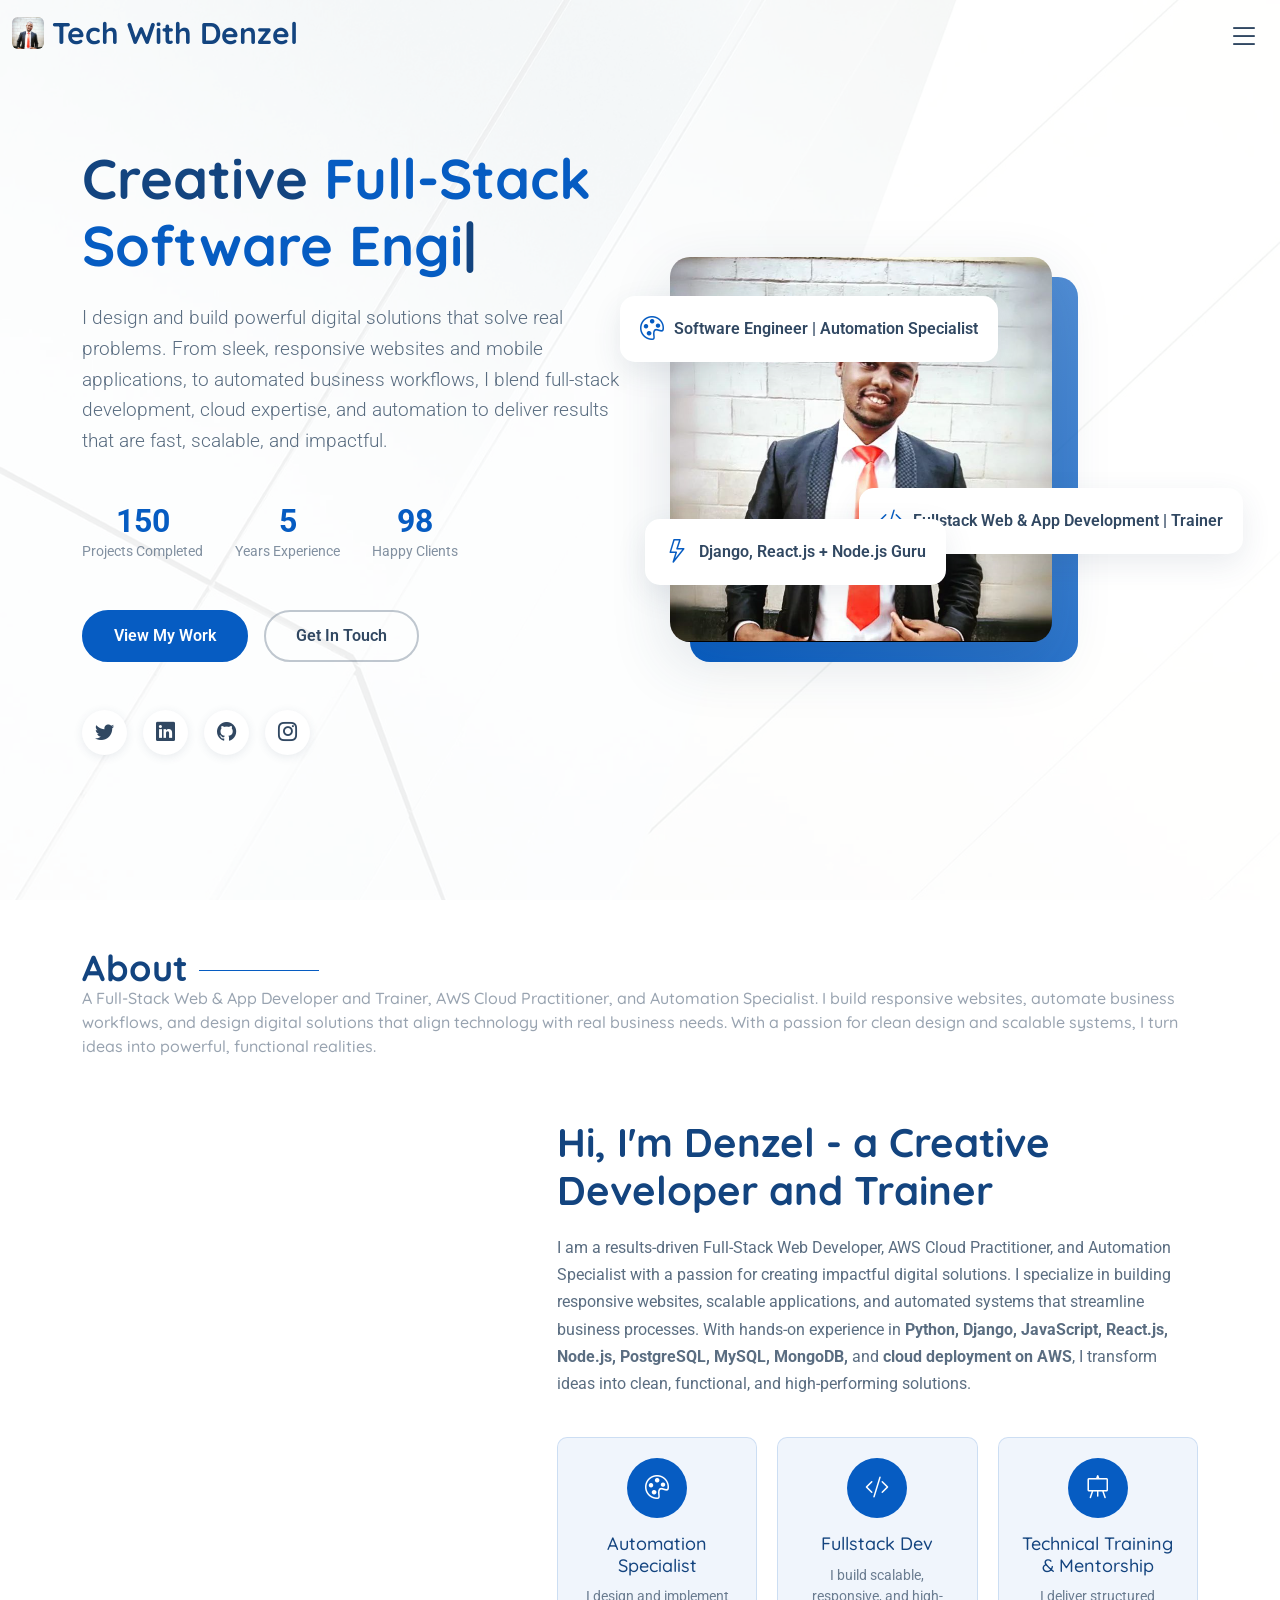
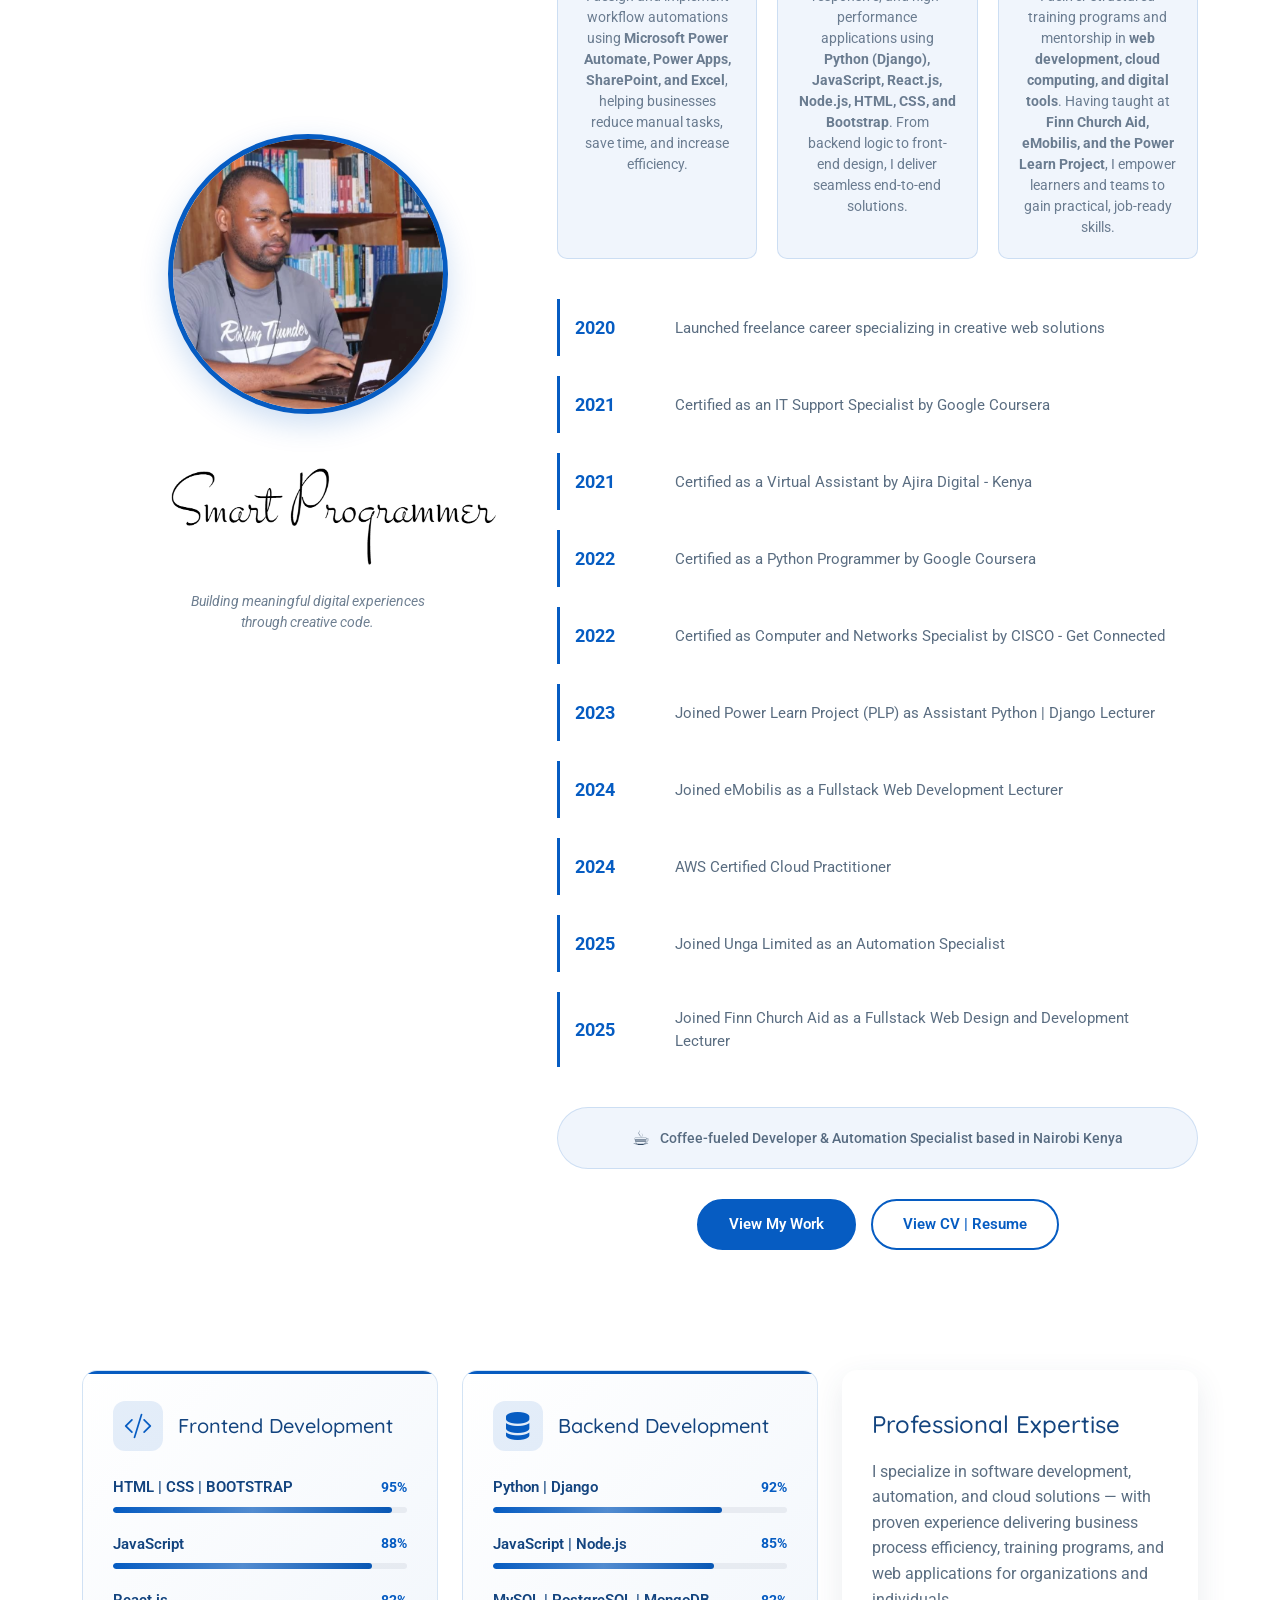
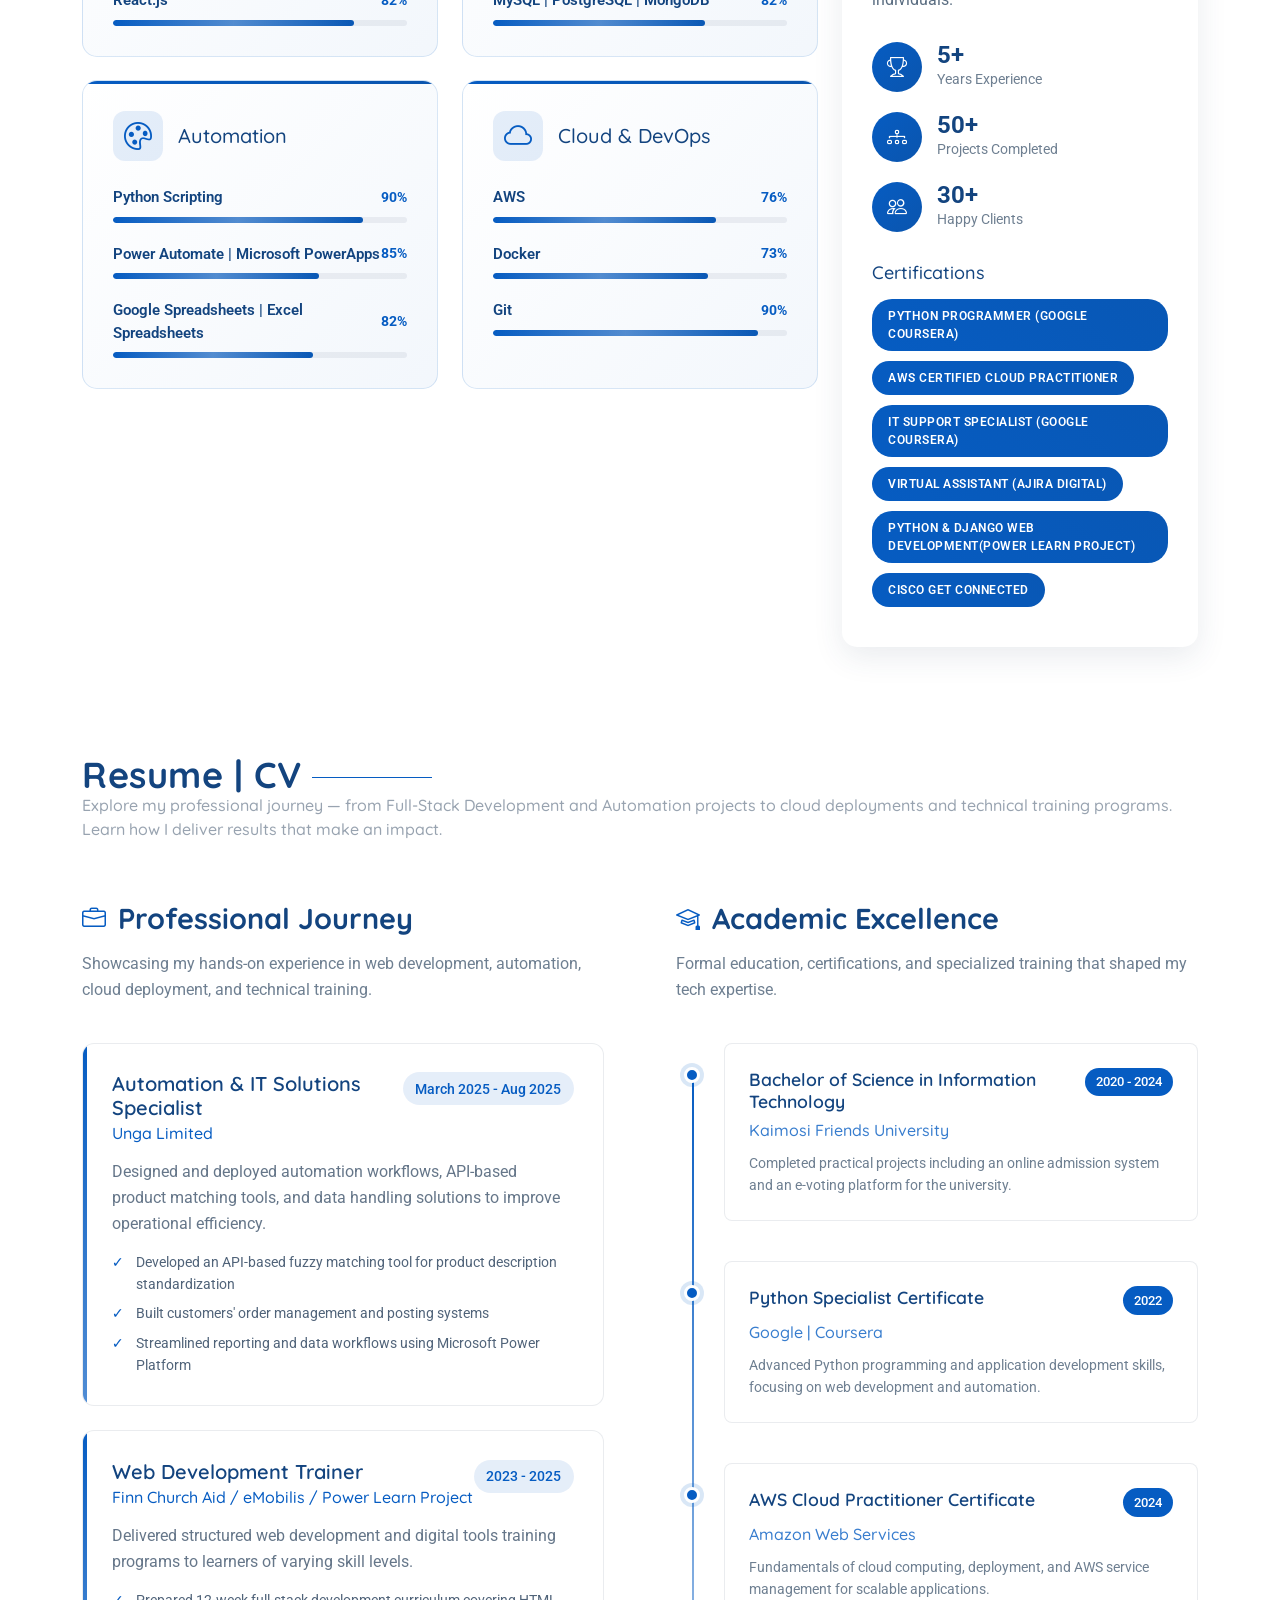
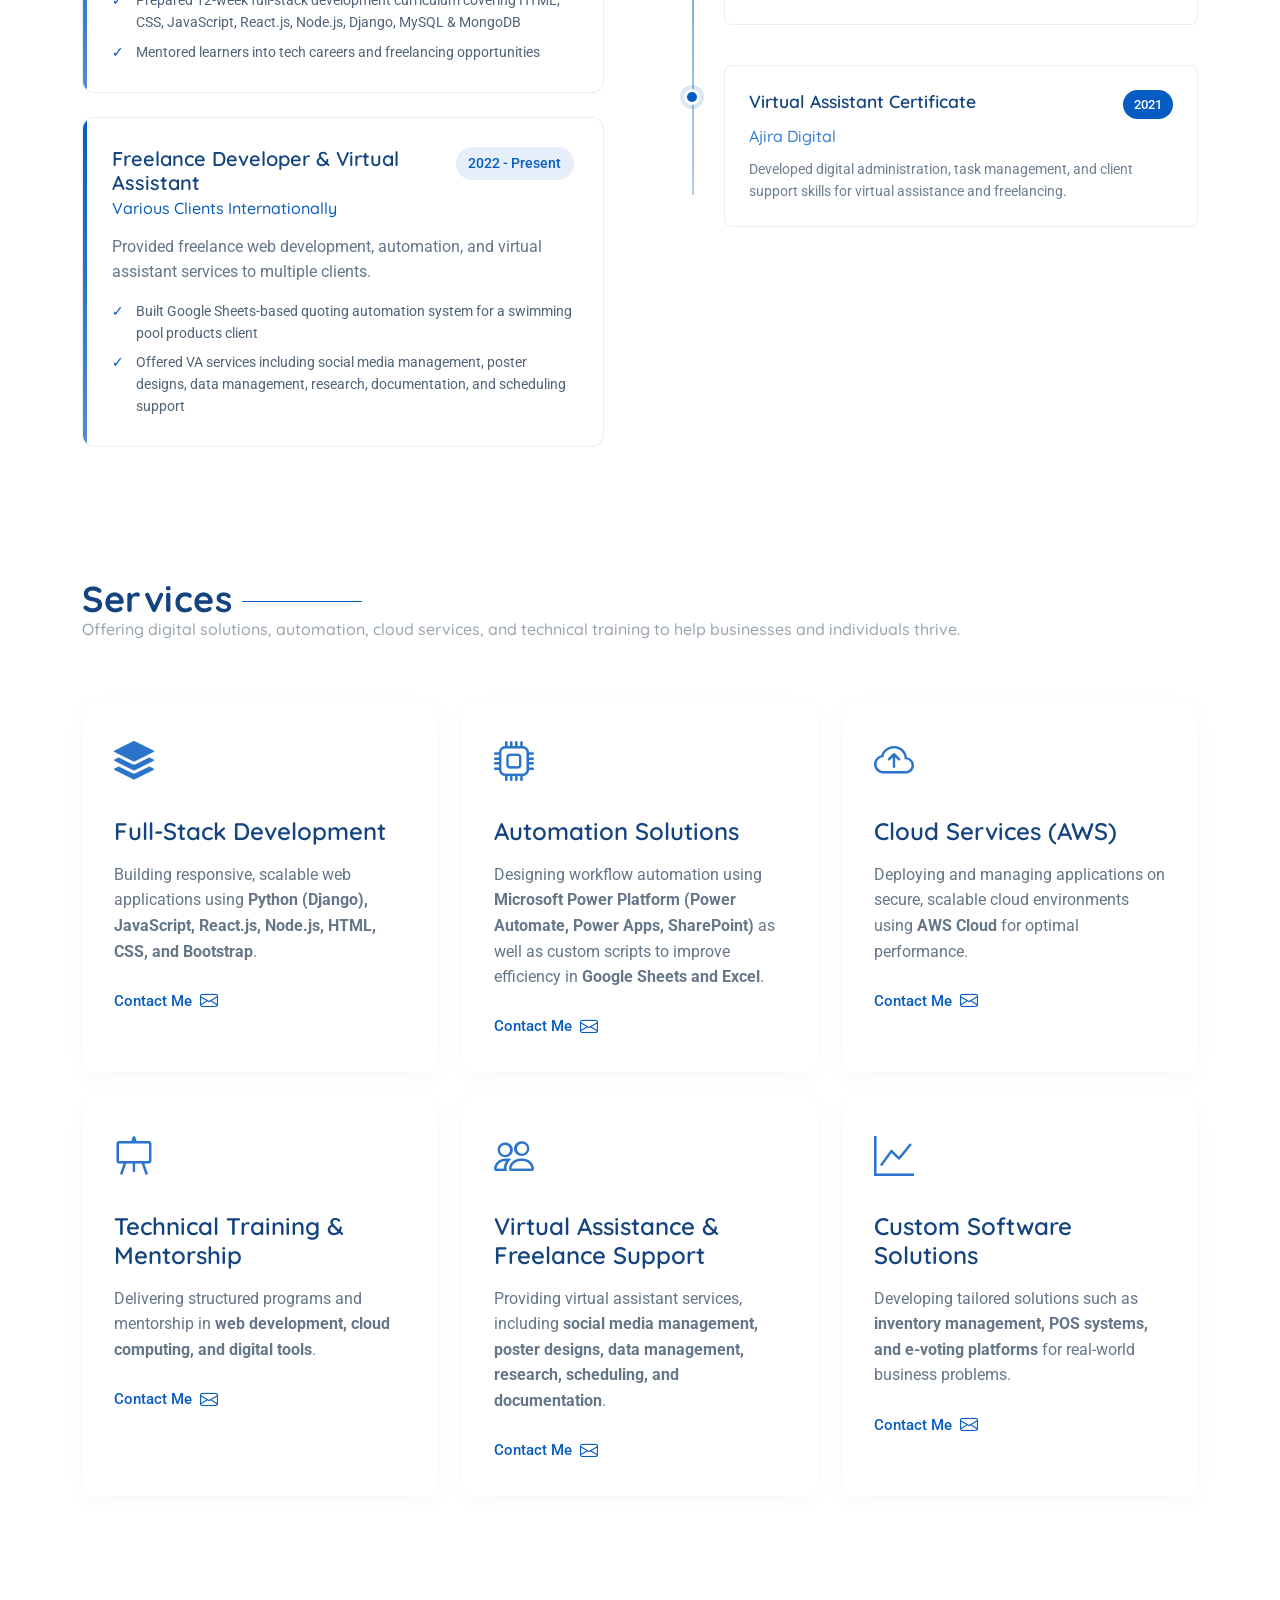
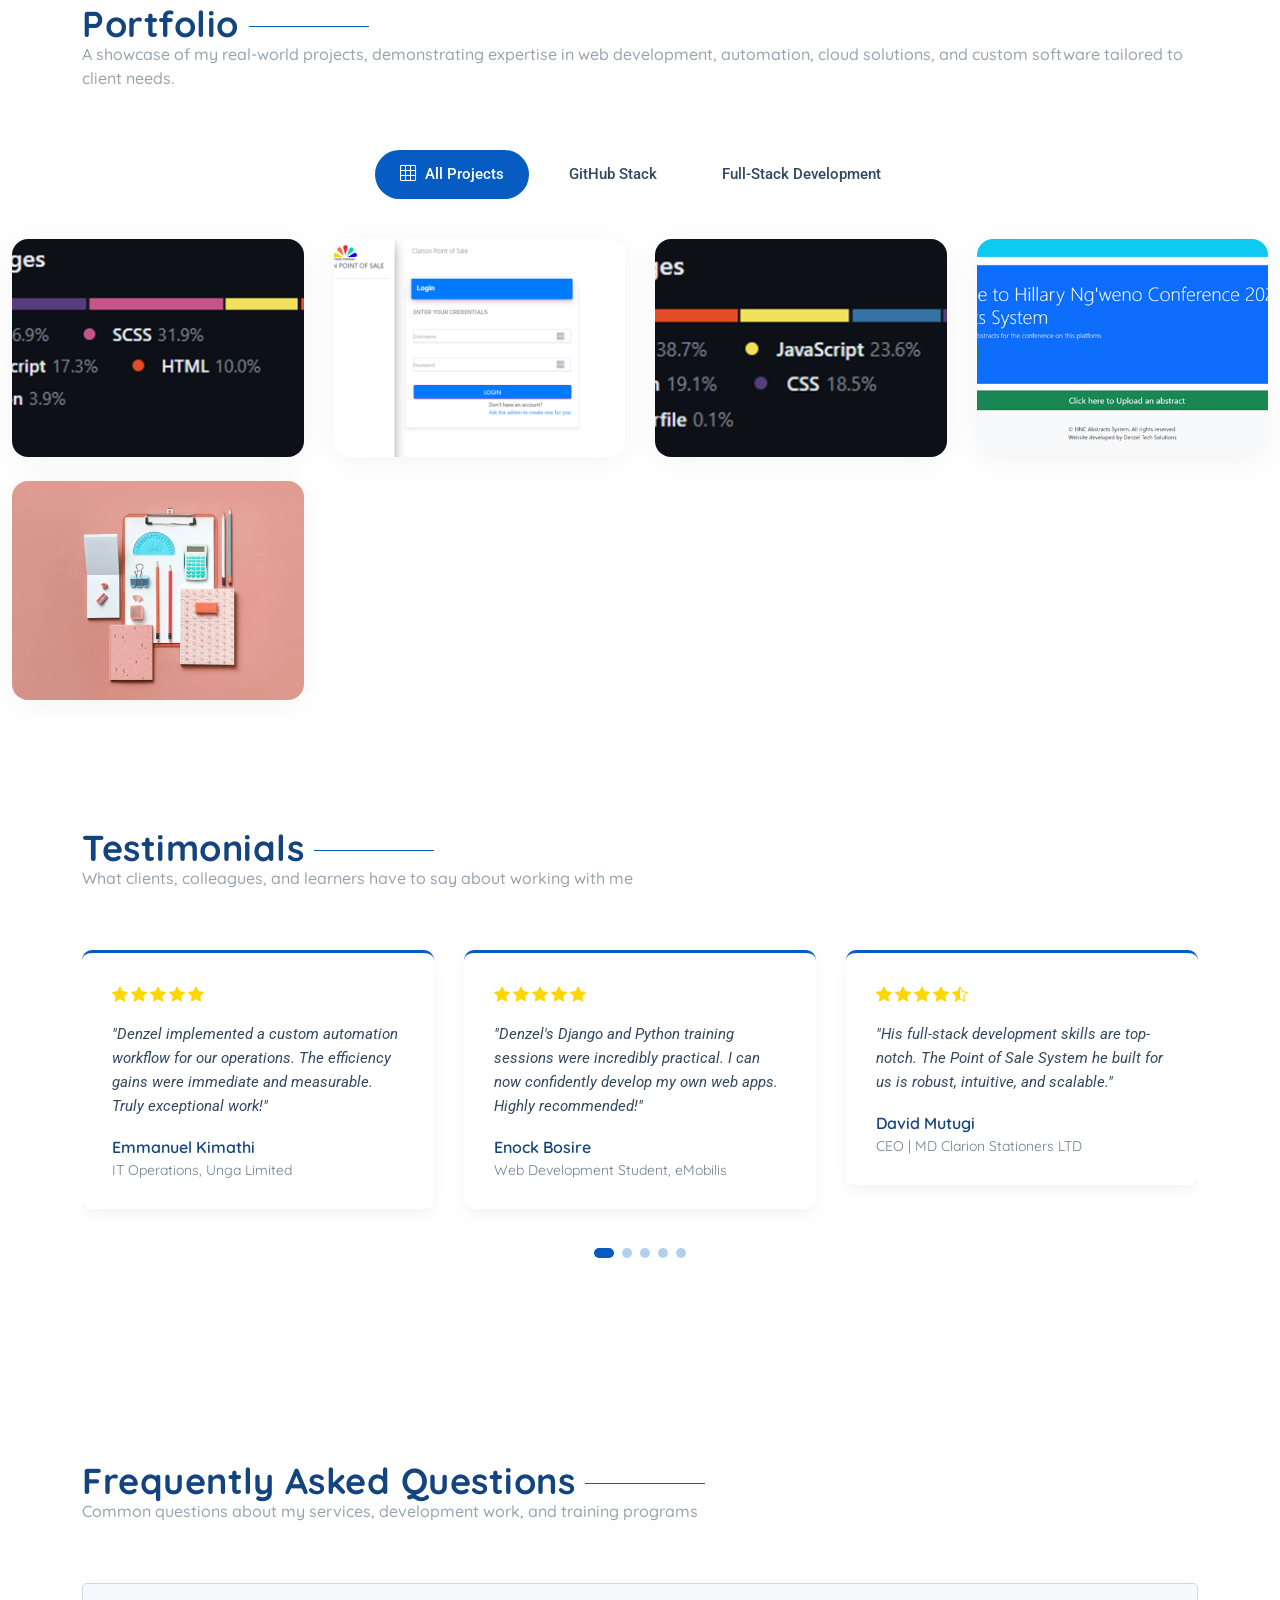
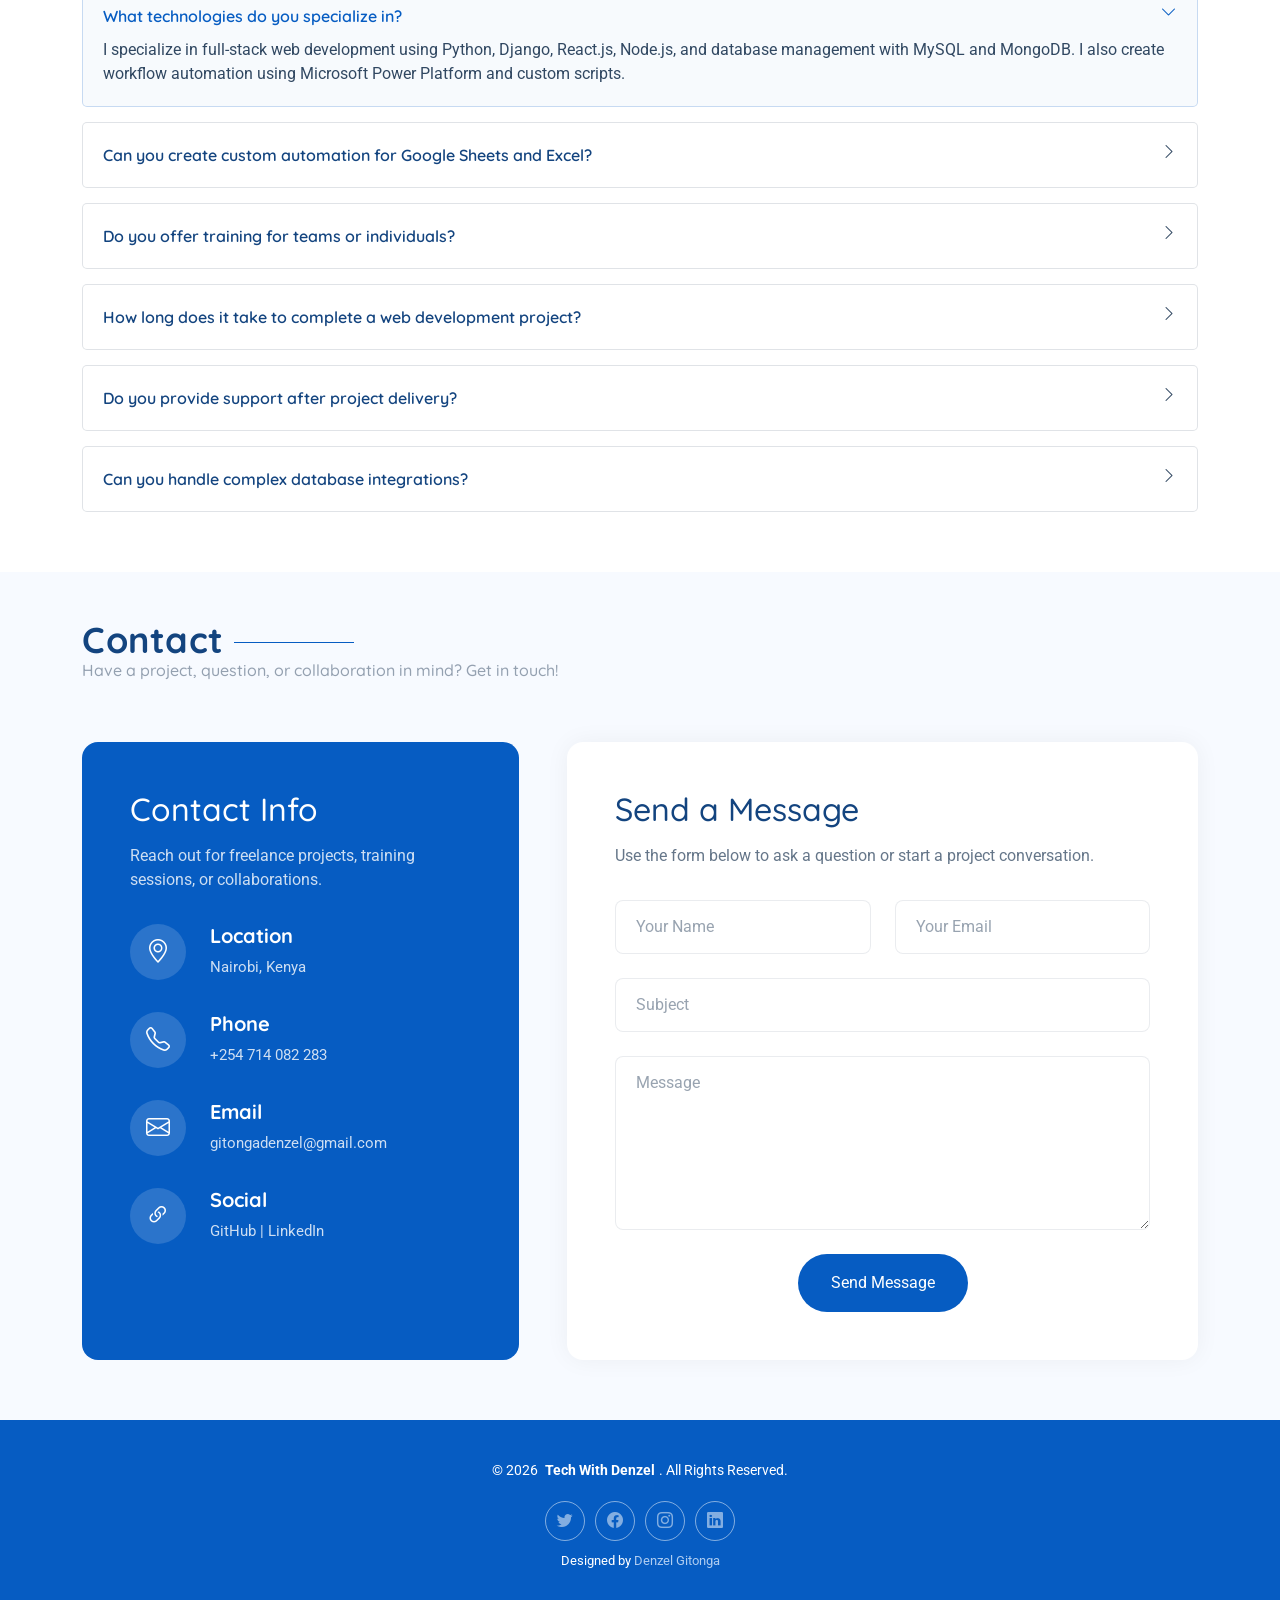
==== commit c7db0ffc: "done" ====
--- a/index.html
+++ b/index.html
@@ -858,9 +858,9 @@
                         <i class="bi bi-arrows-angle-expand"></i>
                       </a>
                       <!-- Details page or external link -->
-                      <a href="portfolio-details.html">
+                      <!-- <a href="portfolio-details.html">
                         <i class="bi bi-arrow-right"></i>
-                      </a>
+                      </a> -->
                     </div>
                   </div>
                 </div>
@@ -883,9 +883,9 @@
                         <i class="bi bi-arrows-angle-expand"></i>
                       </a>
                       <!-- Details page or external link -->
-                      <a href="portfolio-details.html">
+                      <!-- <a href="portfolio-details.html">
                         <i class="bi bi-arrow-right"></i>
-                      </a>
+                      </a> -->
                     </div>
                   </div>
                 </div>
@@ -932,9 +932,9 @@
                           <i class="bi bi-arrows-angle-expand"></i>
                         </a>
                         <!-- Details page or external link -->
-                        <a href="portfolio-details.html">
+                        <!-- <a href="portfolio-details.html">
                           <i class="bi bi-arrow-right"></i>
-                        </a>
+                        </a> -->
                       </div>
                     </div>
                   </div>
@@ -957,9 +957,9 @@
                           <i class="bi bi-arrows-angle-expand"></i>
                         </a>
                         <!-- Details page or external link -->
-                        <a href="portfolio-details.html">
+                        <!-- <a href="portfolio-details.html">
                           <i class="bi bi-arrow-right"></i>
-                        </a>
+                        </a> -->
                       </div>
                     </div>
                   </div>
@@ -982,9 +982,9 @@
                           <i class="bi bi-arrows-angle-expand"></i>
                         </a>
                         <!-- Details page or external link -->
-                        <a href="portfolio-details.html">
+                        <!-- <a href="portfolio-details.html">
                           <i class="bi bi-arrow-right"></i>
-                        </a>
+                        </a> -->
                       </div>
                     </div>
                   </div>
@@ -1237,87 +1237,87 @@
     <!-- Contact Section -->
     <section id="contact" class="contact section light-background">
 
-      <!-- Section Title -->
       <div class="container section-title">
         <h2>Contact</h2>
-        <p>Necessitatibus eius consequatur ex aliquid fuga eum quidem sint consectetur velit</p>
-      </div><!-- End Section Title -->
+        <p>Have a project, question, or collaboration in mind? Get in touch!</p>
+      </div>
 
       <div class="container" data-aos="fade-up" data-aos-delay="100">
-
         <div class="row g-4 g-lg-5">
+
+          <!-- Contact Info -->
           <div class="col-lg-5">
             <div class="info-box" data-aos="fade-up" data-aos-delay="200">
               <h3>Contact Info</h3>
-              <p>Praesent sapien massa, convallis a pellentesque nec, egestas non nisi. Vestibulum ante ipsum primis.</p>
-
-              <div class="info-item" data-aos="fade-up" data-aos-delay="300">
-                <div class="icon-box">
-                  <i class="bi bi-geo-alt"></i>
-                </div>
+              <p>Reach out for freelance projects, training sessions, or collaborations.</p>
+
+              <div class="info-item">
+                <div class="icon-box"><i class="bi bi-geo-alt"></i></div>
                 <div class="content">
-                  <h4>Our Location</h4>
-                  <p>A108 Adam Street</p>
-                  <p>New York, NY 535022</p>
-                </div>
-              </div>
-
-              <div class="info-item" data-aos="fade-up" data-aos-delay="400">
-                <div class="icon-box">
-                  <i class="bi bi-telephone"></i>
-                </div>
+                  <h4>Location</h4>
+                  <p>Nairobi, Kenya</p>
+                </div>
+              </div>
+
+              <div class="info-item">
+                <div class="icon-box"><i class="bi bi-telephone"></i></div>
                 <div class="content">
-                  <h4>Phone Number</h4>
-                  <p>+1 5589 55488 55</p>
-                  <p>+1 6678 254445 41</p>
-                </div>
-              </div>
-
-              <div class="info-item" data-aos="fade-up" data-aos-delay="500">
-                <div class="icon-box">
-                  <i class="bi bi-envelope"></i>
-                </div>
+                  <h4>Phone</h4>
+                  <p>+254 714 082 283</p>
+                </div>
+              </div>
+
+              <div class="info-item">
+                <div class="icon-box"><i class="bi bi-envelope"></i></div>
                 <div class="content">
-                  <h4>Email Address</h4>
-                  <p>info@example.com</p>
-                  <p>contact@example.com</p>
+                  <h4>Email</h4>
+                  <p>gitongadenzel@gmail.com</p>
+                </div>
+              </div>
+
+              <div class="info-item">
+                <div class="icon-box"><i class="bi bi-link-45deg"></i></div>
+                <div class="content">
+                  <h4>Social</h4>
+                  <p>
+                    <a href="https://github.com/DenzelGitonga007" target="_blank">GitHub</a> |
+                    <a href="https://www.linkedin.com/in/denzel-gitonga-67622b208" target="_blank">LinkedIn</a>
+                  </p>
                 </div>
               </div>
             </div>
           </div>
 
+          <!-- Contact Form -->
           <div class="col-lg-7">
             <div class="contact-form" data-aos="fade-up" data-aos-delay="300">
-              <h3>Get In Touch</h3>
-              <p>Praesent sapien massa, convallis a pellentesque nec, egestas non nisi. Vestibulum ante ipsum primis.</p>
-
-              <form action="forms/contact.php" method="post" class="php-email-form" data-aos="fade-up" data-aos-delay="200">
+              <h3>Send a Message</h3>
+              <p>Use the form below to ask a question or start a project conversation.</p>
+
+              <form id="contactForm">
                 <div class="row gy-4">
-
                   <div class="col-md-6">
-                    <input type="text" name="name" class="form-control" placeholder="Your Name" required="">
-                  </div>
-
-                  <div class="col-md-6 ">
-                    <input type="email" class="form-control" name="email" placeholder="Your Email" required="">
-                  </div>
-
+                    <input type="text" id="name" class="form-control" placeholder="Your Name" required>
+                    <small class="validation-error" style="color:red; display:none;">Please enter your name</small>
+                  </div>
+                  <div class="col-md-6">
+                    <input type="email" id="email" class="form-control" placeholder="Your Email" required>
+                    <small class="validation-error" style="color:red; display:none;">Enter a valid email</small>
+                  </div>
                   <div class="col-12">
-                    <input type="text" class="form-control" name="subject" placeholder="Subject" required="">
-                  </div>
-
+                    <input type="text" id="subject" class="form-control" placeholder="Subject" required>
+                    <small class="validation-error" style="color:red; display:none;">Please enter a subject</small>
+                  </div>
                   <div class="col-12">
-                    <textarea class="form-control" name="message" rows="6" placeholder="Message" required=""></textarea>
-                  </div>
-
+                    <textarea id="message" class="form-control" rows="6" placeholder="Message" required></textarea>
+                    <small class="validation-error" style="color:red; display:none;">Please enter a message</small>
+                  </div>
                   <div class="col-12 text-center">
-                    <div class="loading">Loading</div>
-                    <div class="error-message"></div>
-                    <div class="sent-message">Your message has been sent. Thank you!</div>
-
+                    <div class="loading" style="display:none;">Loading...</div>
+                    <div class="error-message" style="display:none; color:red;"></div>
+                    <div class="sent-message" style="display:none; color:green;">Your message has been sent. Thank you!</div>
                     <button type="submit" class="btn">Send Message</button>
                   </div>
-
                 </div>
               </form>
 
@@ -1325,10 +1325,57 @@
           </div>
 
         </div>
-
       </div>
 
-    </section><!-- /Contact Section -->
+    </section>
+    <!-- Script for sending the email -->
+    <script> 
+    document.getElementById('contactForm').addEventListener('submit', function(e){
+      e.preventDefault();
+
+      const name = document.getElementById('name');
+      const email = document.getElementById('email');
+      const subject = document.getElementById('subject');
+      const message = document.getElementById('message');
+      
+      let valid = true;
+
+      // Simple validation
+      [name, email, subject, message].forEach(field => {
+        const error = field.nextElementSibling;
+        if (!field.value.trim()) {
+          error.style.display = 'block';
+          valid = false;
+        } else {
+          error.style.display = 'none';
+        }
+      });
+
+      if (!valid) return;
+
+      const loading = document.querySelector('.loading');
+      const sentMessage = document.querySelector('.sent-message');
+      const errorMessage = document.querySelector('.error-message');
+
+      loading.style.display = 'block';
+      sentMessage.style.display = 'none';
+      errorMessage.style.display = 'none';
+
+      // Mailto fallback
+      const mailtoLink = `mailto:gitongadenzel@gmail.com?subject=${encodeURIComponent(subject.value)}&body=${encodeURIComponent(`Name: ${name.value}\nEmail: ${email.value}\n\n${message.value}`)}`;
+      
+      // Open default email client
+      window.location.href = mailtoLink;
+      
+
+      loading.style.display = 'none';
+      sentMessage.style.display = 'block';
+ 
+      this.reset(); // reset the email entry fields
+
+    });
+    </script>
+
 
   </main>
 
@@ -1336,21 +1383,26 @@
 
     <div class="container">
       <div class="copyright text-center ">
-        <p>© <span>Copyright</span> <strong class="px-1 sitename">Style</strong> <span>All Rights Reserved</span></p>
+        <p>© <span id="year"></span> <strong class="px-1 sitename">Tech With Denzel</strong>. All Rights Reserved.</p>
+
+        <script>
+          // Dynamically sets the current year
+          document.getElementById('year').textContent = new Date().getFullYear();
+        </script>
+
+
       </div>
       <div class="social-links d-flex justify-content-center">
-        <a href=""><i class="bi bi-twitter-x"></i></a>
-        <a href=""><i class="bi bi-facebook"></i></a>
-        <a href=""><i class="bi bi-instagram"></i></a>
-        <a href=""><i class="bi bi-linkedin"></i></a>
+        <a href="https://twitter.com/GitongaDenzel" target="_blank"><i class="bi bi-twitter"></i></a>
+        <a href="https://facebook.com/Denzel254" target="_blank"><i class="bi bi-facebook"></i></a>
+        <a href="https://instagram.com/denzelgitonga" target="_blank"><i class="bi bi-instagram"></i></a>
+        <a href="https://linkedin.com/in/denzel-gitonga-67622b208" target="_blank"><i class="bi bi-linkedin"></i></a>
       </div>
+
       <div class="credits">
-        <!-- All the links in the footer should remain intact. -->
-        <!-- You can delete the links only if you've purchased the pro version. -->
-        <!-- Licensing information: https://bootstrapmade.com/license/ -->
-        <!-- Purchase the pro version with working PHP/AJAX contact form: [buy-url] -->
-        Designed by <a href="https://bootstrapmade.com/">BootstrapMade</a>
+        Designed by <a href="https://denzelgitonga007.github.io/denzelgitongaportfolio">Denzel Gitonga</a>
       </div>
+
     </div>
 
   </footer>
